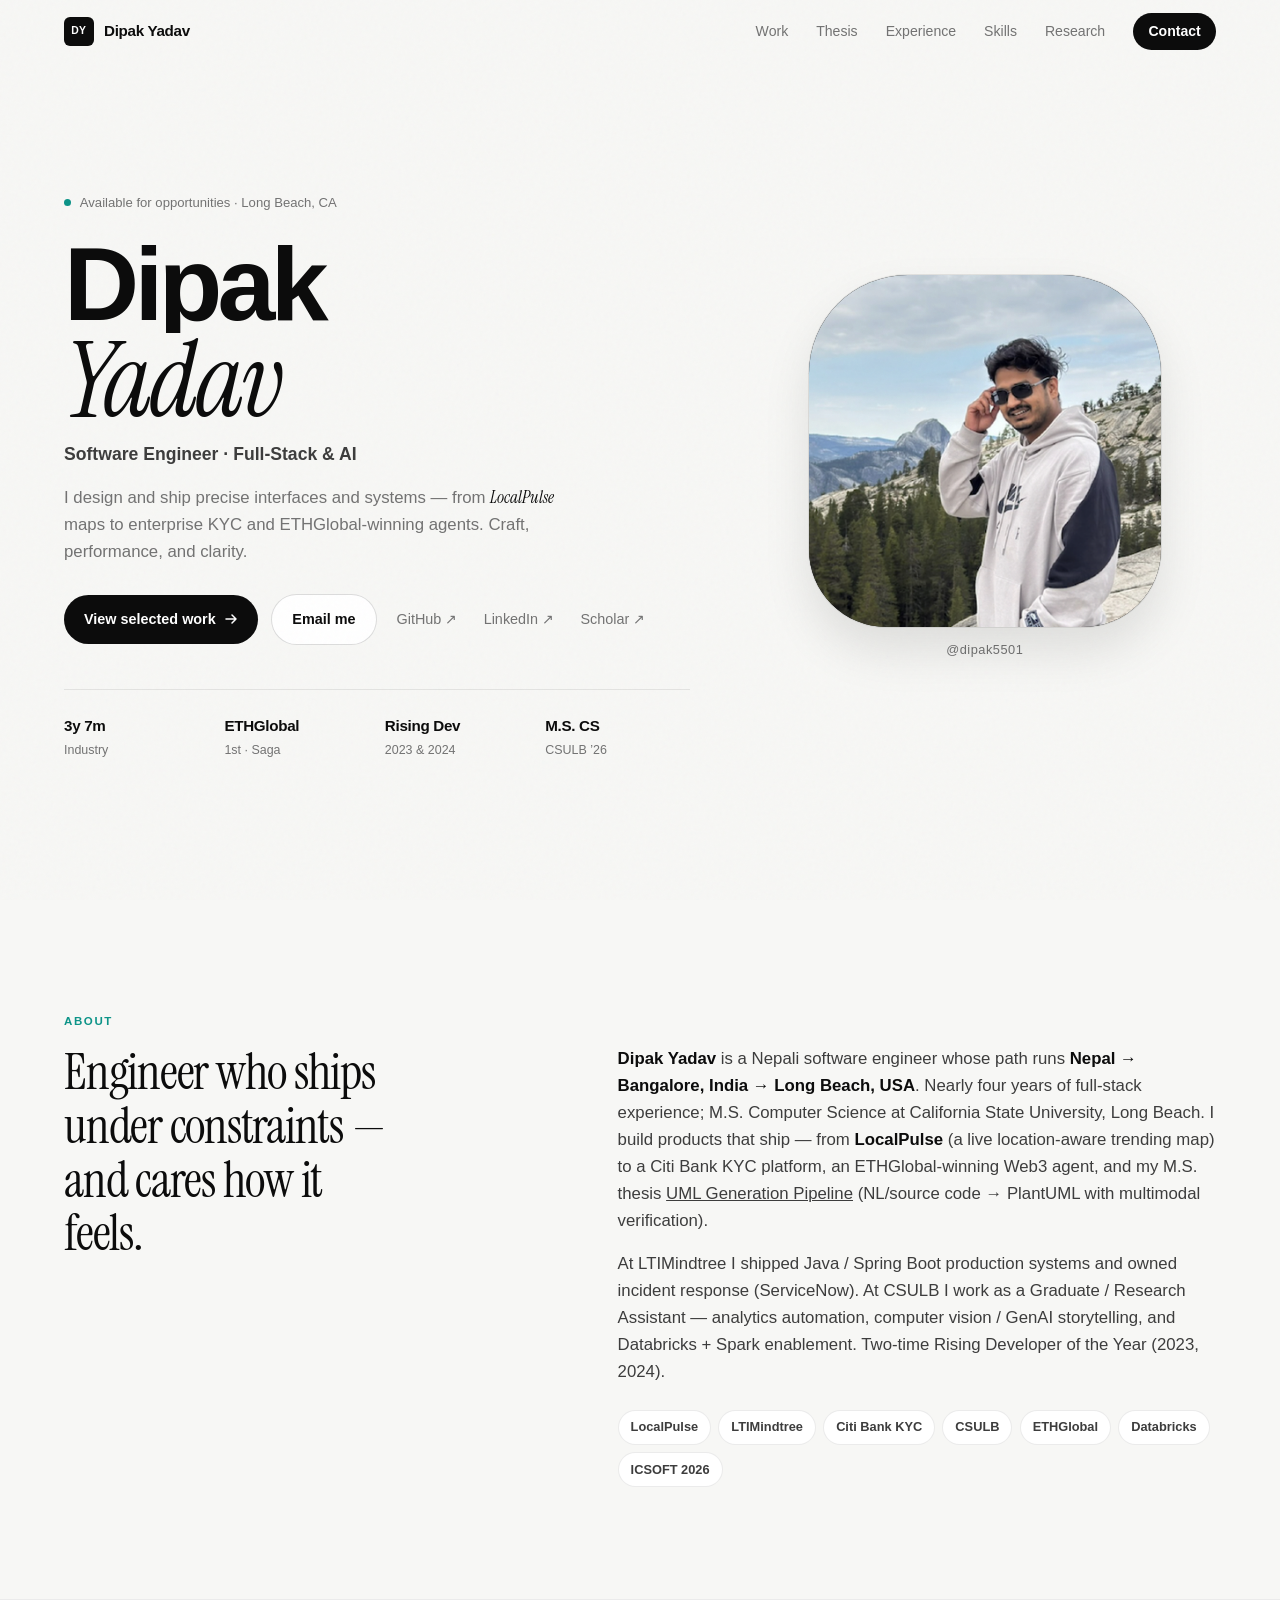
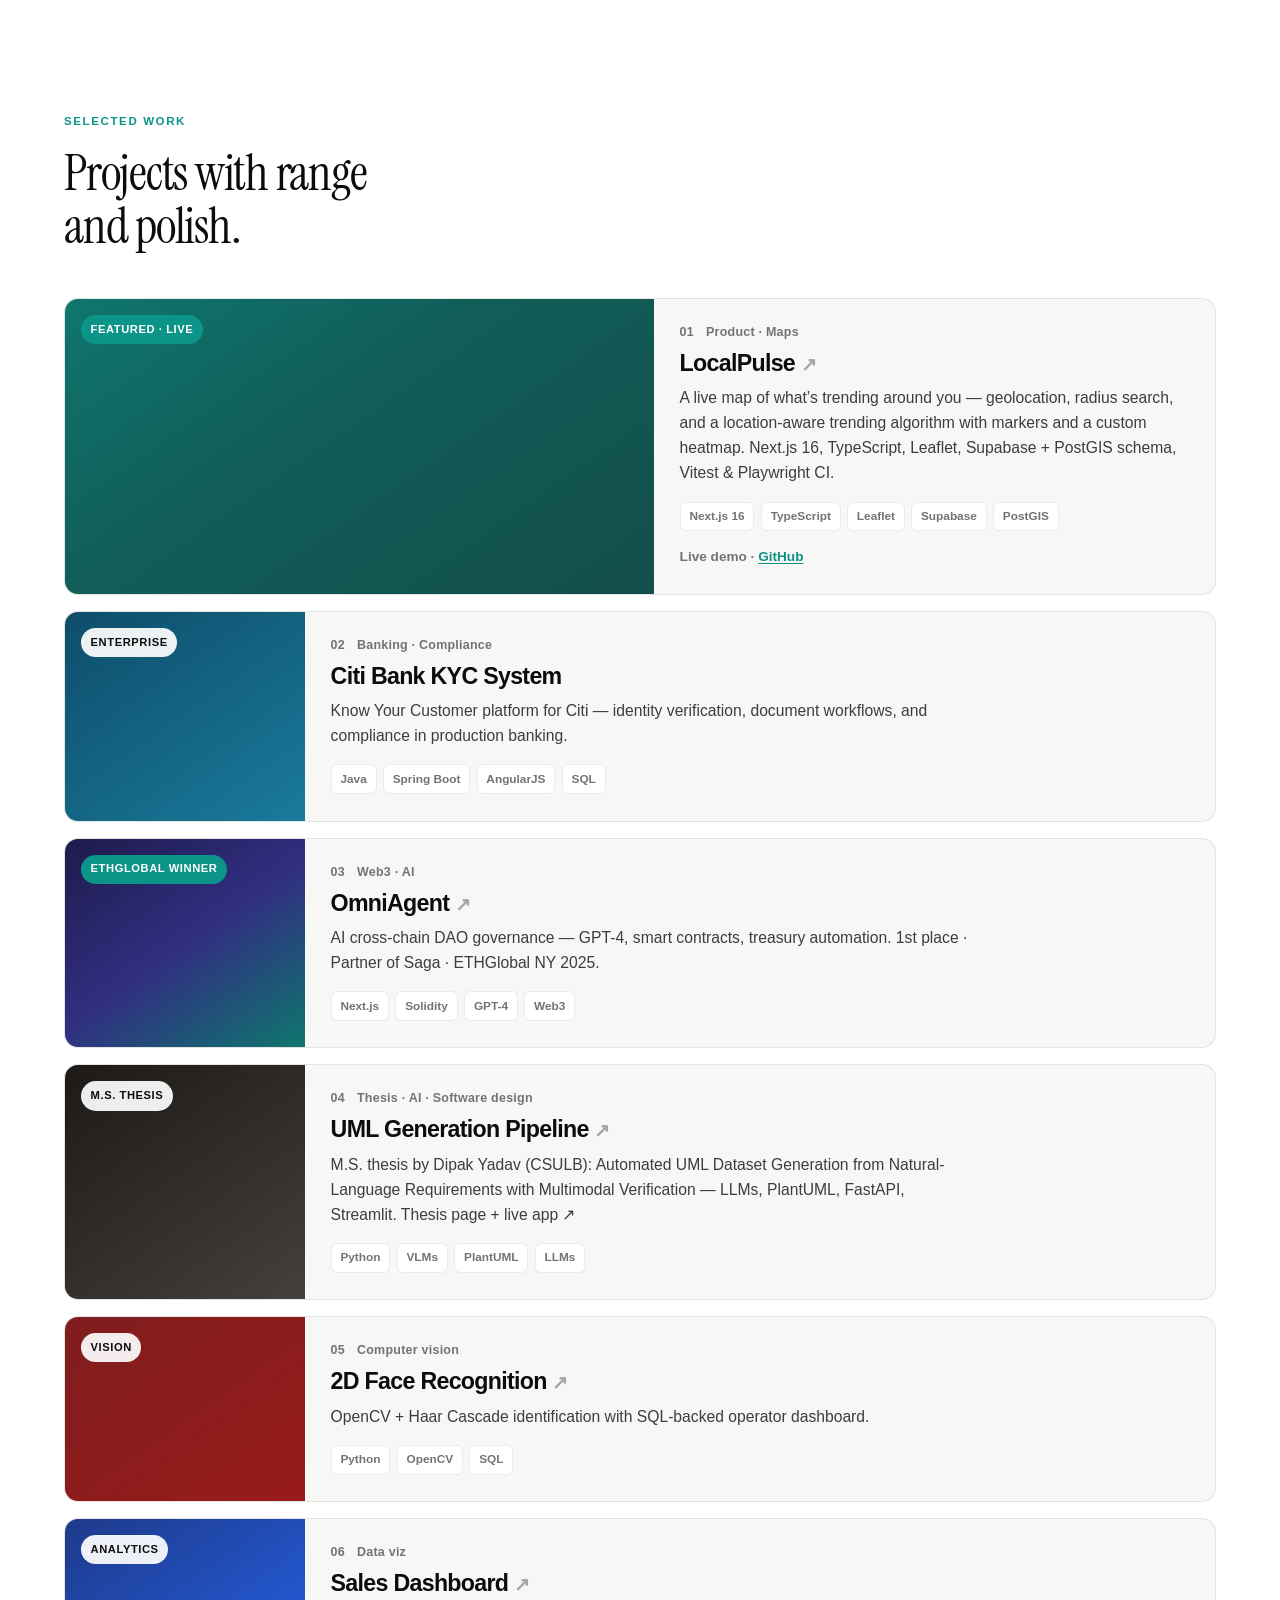
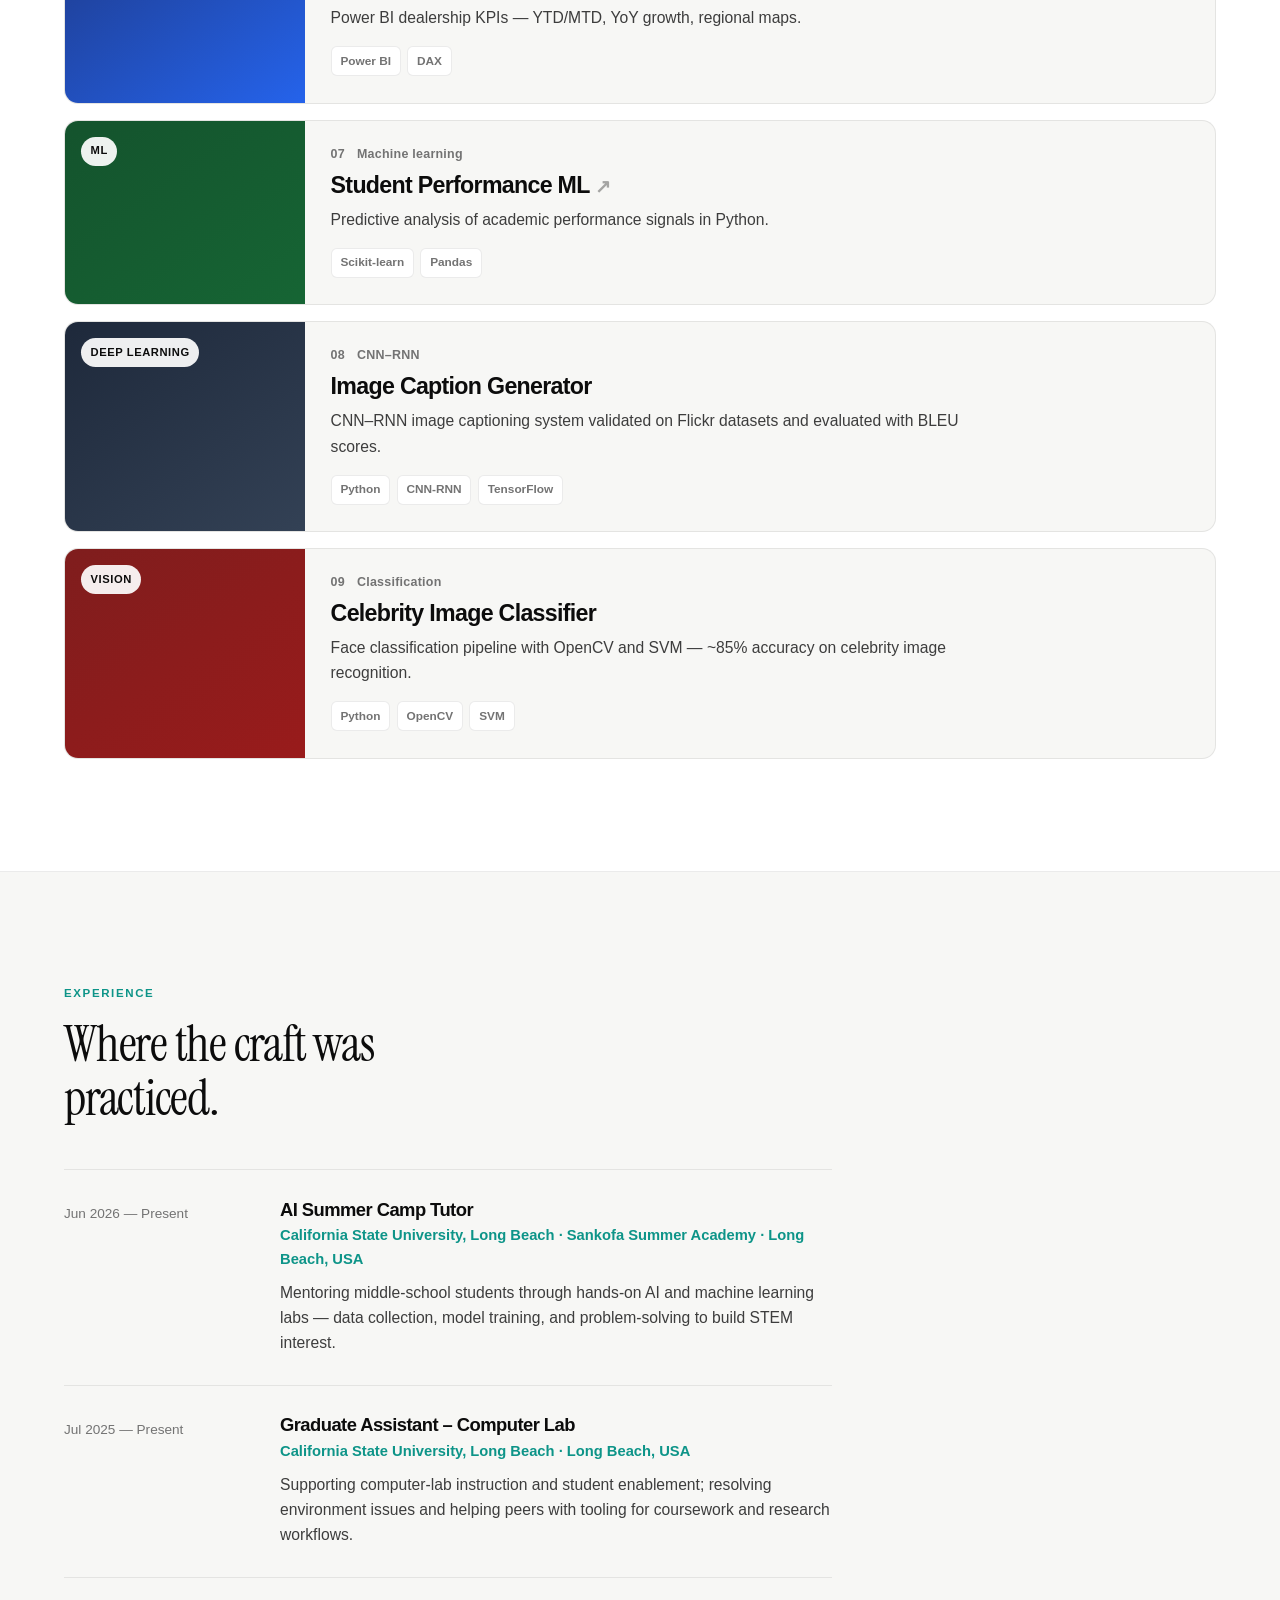
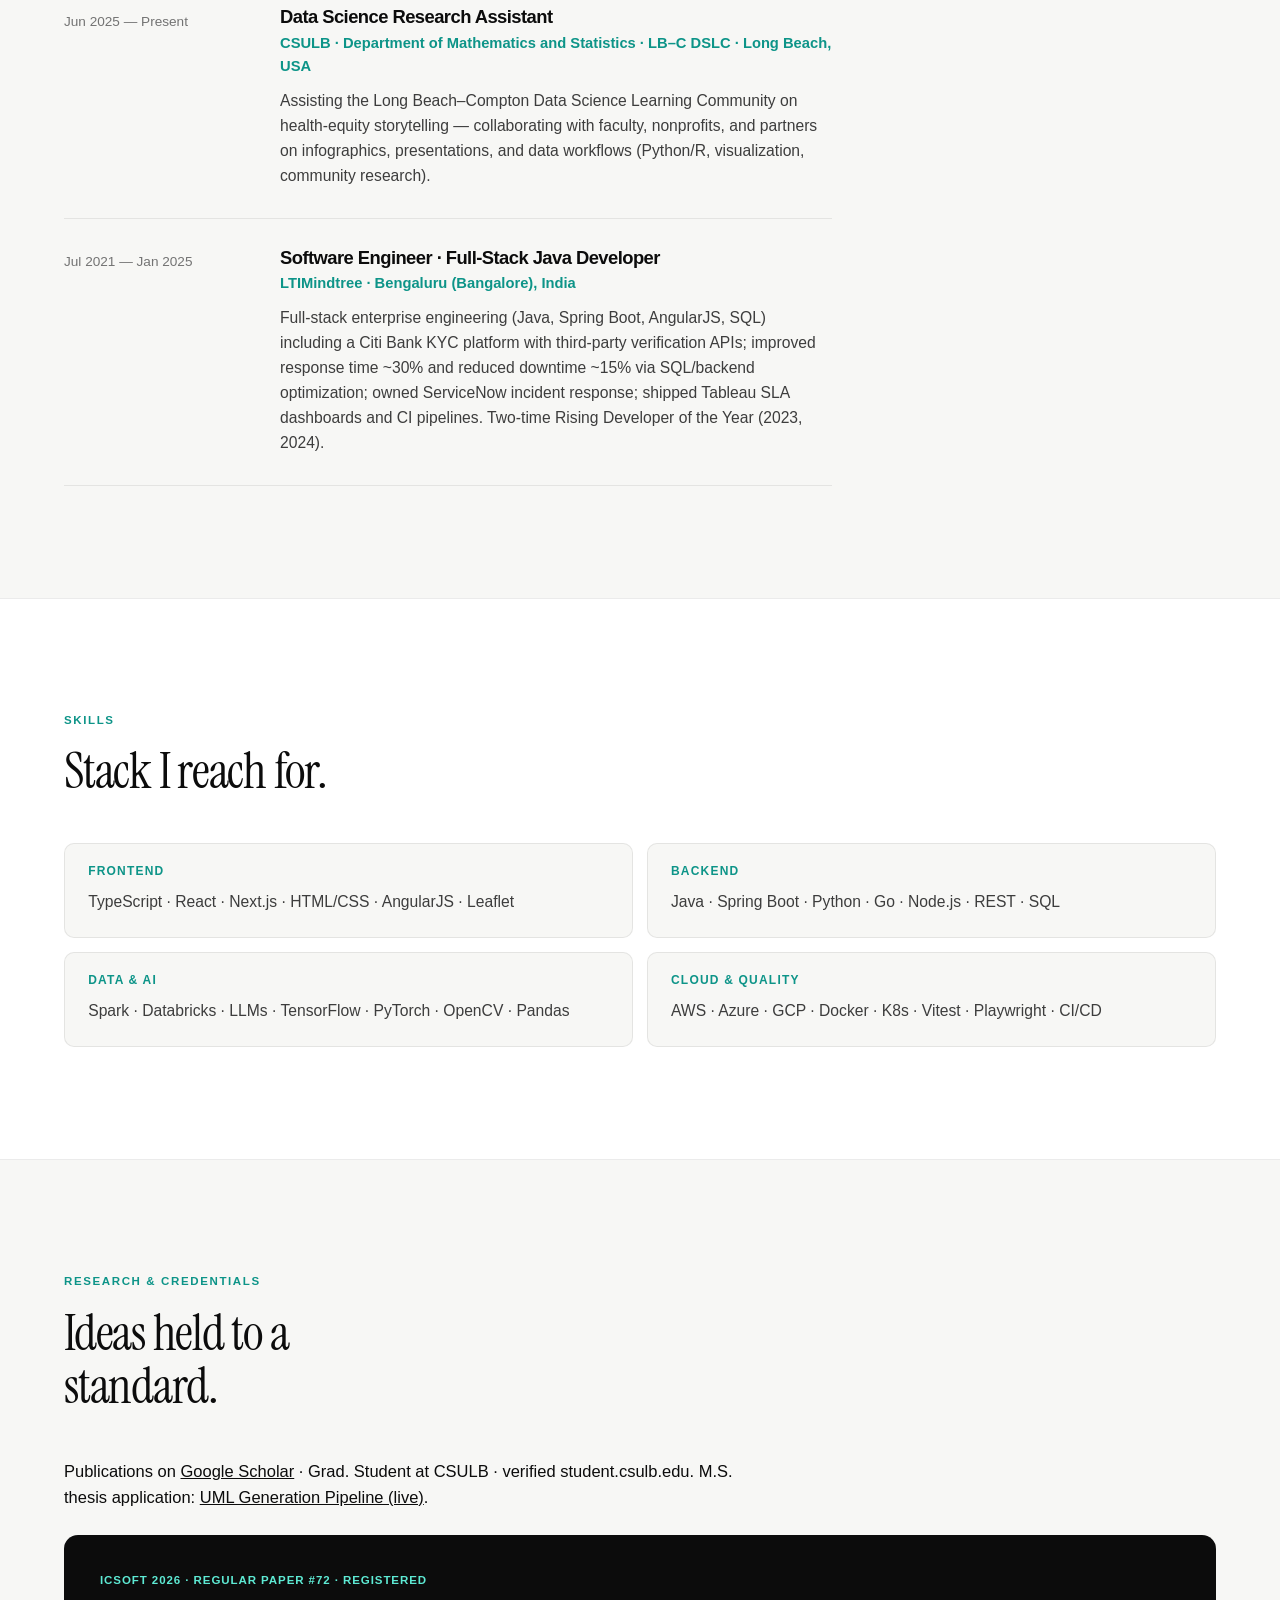
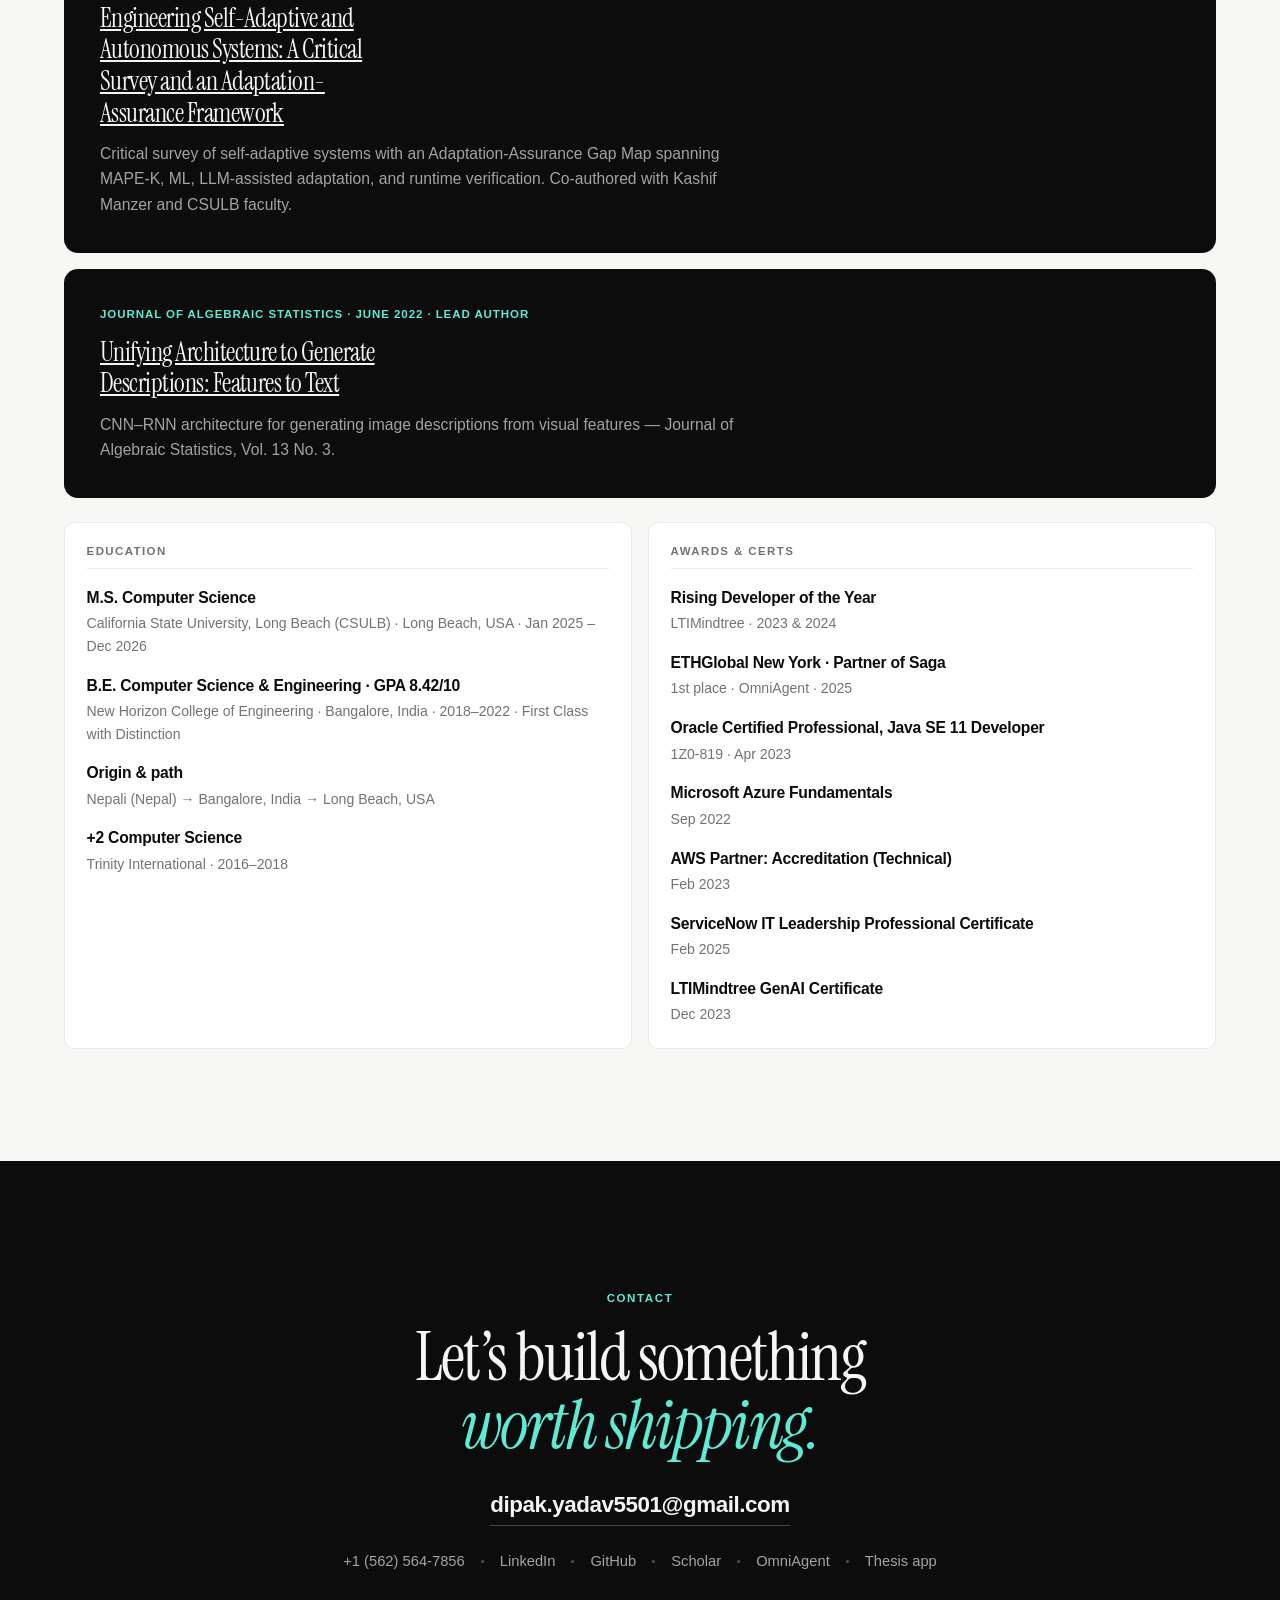
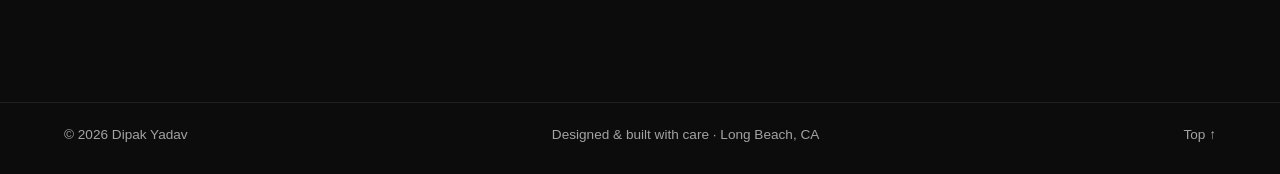
==== index.html @ 92425aa6 "Sync Experience and certifications with LinkedIn for name association Align CSULB and LTIMindtree ro" ====
<!DOCTYPE html>
<html lang="en">
  <head>
    <meta charset="UTF-8" />
    <meta name="viewport" content="width=device-width, initial-scale=1.0" />
    <title>Dipak Yadav | Software Engineer · CSULB Thesis · ETHGlobal OmniAgent</title>
    <meta
      name="description"
      content="Dipak Yadav — Nepali software engineer in Long Beach, USA. Path: Nepal → Bangalore, India (B.E. CSE, New Horizon / LTIMindtree) → Long Beach, CA (M.S. CS, CSULB). Thesis: Automated UML Dataset Generation. ETHGlobal OmniAgent winner."
    />
    <meta name="author" content="Dipak Yadav" />
    <meta
      name="keywords"
      content="Dipak Yadav, Dipak Yadav Nepal, Dipak Yadav Nepali, Dipak Yadav Bangalore, Dipak Yadav Long Beach, Dipak Yadav USA, Dipak Yadav CSULB, Dipak Yadav New Horizon, Dipak Yadav thesis, Dipak Yadav UML, Software Engineer Long Beach, Bangalore India, LTIMindtree, OmniAgent, ETHGlobal"
    />
    <link rel="canonical" href="https://dipak5501.github.io/" />
    <meta property="og:type" content="website" />
    <meta property="og:url" content="https://dipak5501.github.io/" />
    <meta property="og:title" content="Dipak Yadav | Software Engineer · CSULB · ETHGlobal OmniAgent" />
    <meta
      property="og:description"
      content="Nepali software engineer: Nepal → Bangalore → Long Beach. M.S. CS at CSULB. Thesis + ETHGlobal OmniAgent. Former LTIMindtree."
    />
    <meta property="og:image" content="https://dipak5501.github.io/avatar.png" />
    <meta name="twitter:card" content="summary" />
    <meta name="twitter:title" content="Dipak Yadav | Software Engineer" />
    <meta
      name="twitter:description"
      content="Nepal → Bangalore → Long Beach · CSULB · ETHGlobal OmniAgent · ex-LTIMindtree"
    />
    <meta name="twitter:image" content="https://dipak5501.github.io/avatar.png" />
    <meta name="theme-color" content="#fafafa" />
    <script type="application/ld+json">
      {
        "@context": "https://schema.org",
        "@type": "Person",
        "name": "Dipak Yadav",
        "url": "https://dipak5501.github.io/",
        "image": "https://dipak5501.github.io/avatar.png",
        "email": "mailto:dipak.yadav5501@gmail.com",
        "telephone": "+1-562-564-7856",
        "jobTitle": "Software Engineer",
        "nationality": {
          "@type": "Country",
          "name": "Nepal"
        },
        "affiliation": {
          "@type": "CollegeOrUniversity",
          "name": "California State University, Long Beach",
          "address": {
            "@type": "PostalAddress",
            "addressLocality": "Long Beach",
            "addressRegion": "CA",
            "addressCountry": "US"
          }
        },
        "alumniOf": [
          {
            "@type": "CollegeOrUniversity",
            "name": "California State University, Long Beach",
            "address": {
              "@type": "PostalAddress",
              "addressLocality": "Long Beach",
              "addressRegion": "CA",
              "addressCountry": "US"
            }
          },
          {
            "@type": "CollegeOrUniversity",
            "name": "New Horizon College of Engineering",
            "address": {
              "@type": "PostalAddress",
              "addressLocality": "Bangalore",
              "addressRegion": "Karnataka",
              "addressCountry": "IN"
            }
          }
        ],
        "address": {
          "@type": "PostalAddress",
          "addressLocality": "Long Beach",
          "addressRegion": "CA",
          "addressCountry": "US"
        },
        "homeLocation": {
          "@type": "Place",
          "name": "Long Beach, California, USA",
          "address": {
            "@type": "PostalAddress",
            "addressLocality": "Long Beach",
            "addressRegion": "CA",
            "addressCountry": "US"
          }
        },
        "sameAs": [
          "https://github.com/dipak5501",
          "https://www.linkedin.com/in/dipak-yadav01/",
          "https://scholar.google.com/citations?user=p94PqbsAAAAJ&hl=en",
          "https://ethglobal.com/showcase/omniagent-mxsn4",
          "https://www.csulb.edu/college-of-engineering/computer-engineering-computer-science/article/csulb-cecs-students-win-1st",
          "https://dipak5501.github.io/thesis.html",
          "https://superior-fighters-sarah-say.trycloudflare.com"
        ],
        "knowsAbout": [
          "Software Engineering",
          "Full-Stack Development",
          "Artificial Intelligence",
          "UML generation",
          "Web3",
          "Data Science"
        ],
        "hasCredential": [
          "M.S. Computer Science, California State University, Long Beach",
          "B.E. Computer Science & Engineering, New Horizon College of Engineering, Bangalore"
        ],
        "mainEntityOfPage": "https://dipak5501.github.io/",
        "subjectOf": {
          "@type": "Thesis",
          "name": "Automated UML Dataset Generation from Natural-Language Requirements with Multimodal Verification",
          "url": "https://dipak5501.github.io/thesis.html",
          "author": "Dipak Yadav"
        }
      }
    </script>
    <link rel="preconnect" href="https://api.fontshare.com" />
    <link rel="preconnect" href="https://fonts.googleapis.com" />
    <link rel="preconnect" href="https://fonts.gstatic.com" crossorigin />
    <link
      href="https://api.fontshare.com/v2/css?f[]=satoshi@400,500,600,700&display=swap"
      rel="stylesheet"
    />
    <link
      href="https://fonts.googleapis.com/css2?family=Instrument+Serif:ital@0;1&display=swap"
      rel="stylesheet"
    />
    <link rel="stylesheet" href="styles.css" />
  </head>
  <body>
    <div class="noise" aria-hidden="true"></div>
    <a class="skip" href="#main">Skip to content</a>

    <header class="nav" id="site-nav">
      <div class="nav-inner">
        <a class="logo" href="#top">
          <span class="logo-mark">DY</span>
          <span class="logo-text">Dipak Yadav</span>
        </a>
        <nav class="nav-links" id="nav-links" aria-label="Primary">
          <a href="#work">Work</a>
          <a href="thesis.html">Thesis</a>
          <a href="#experience">Experience</a>
          <a href="#skills">Skills</a>
          <a href="#research">Research</a>
          <a class="nav-cta" href="#contact">Contact</a>
        </nav>
        <button
          class="nav-toggle"
          type="button"
          aria-expanded="false"
          aria-controls="nav-links"
          aria-label="Open menu"
        >
          <span></span><span></span>
        </button>
      </div>
    </header>

    <main id="main">
      <section class="hero" id="top">
        <div class="hero-grid">
          <div class="hero-copy">
            <p class="hero-status">
              <span class="dot" aria-hidden="true"></span>
              Available for opportunities · Long Beach, CA
            </p>
            <h1 class="hero-name">
              <span class="name-line">Dipak</span>
              <span class="name-line serif">Yadav</span>
            </h1>
            <p class="hero-role">Software Engineer · Full-Stack &amp; AI</p>
            <p class="hero-lede">
              I design and ship precise interfaces and systems — from
              <em>LocalPulse</em> maps to enterprise KYC and ETHGlobal-winning
              agents. Craft, performance, and clarity.
            </p>
            <div class="hero-actions">
              <a class="btn btn-primary" href="#work">
                View selected work
                <svg width="14" height="14" viewBox="0 0 14 14" fill="none" aria-hidden="true">
                  <path d="M2 7h10M8 3l4 4-4 4" stroke="currentColor" stroke-width="1.5" stroke-linecap="round" stroke-linejoin="round"/>
                </svg>
              </a>
              <a class="btn btn-ghost" href="mailto:dipak.yadav5501@gmail.com">Email me</a>
              <a
                class="btn btn-text"
                href="https://github.com/dipak5501"
                target="_blank"
                rel="noopener noreferrer"
                >GitHub ↗</a
              >
              <a
                class="btn btn-text"
                href="https://www.linkedin.com/in/dipak-yadav01/"
                target="_blank"
                rel="noopener noreferrer"
                >LinkedIn ↗</a
              >
              <a
                class="btn btn-text"
                href="https://scholar.google.com/citations?user=p94PqbsAAAAJ&hl=en"
                target="_blank"
                rel="noopener noreferrer"
                >Scholar ↗</a
              >
            </div>
            <ul class="hero-proof" aria-label="Highlights">
              <li><strong>3y 7m</strong><span>Industry</span></li>
              <li><strong>ETHGlobal</strong><span>1st · Saga</span></li>
              <li><strong>Rising Dev</strong><span>2023 &amp; 2024</span></li>
              <li><strong>M.S. CS</strong><span>CSULB ’26</span></li>
            </ul>
          </div>
          <div class="hero-photo reveal">
            <div class="photo-frame">
              <img src="avatar.png" alt="Dipak Yadav" width="800" height="800" fetchpriority="high" />
            </div>
            <p class="photo-caption">@dipak5501</p>
          </div>
        </div>
      </section>

      <section class="section about" id="about">
        <div class="wrap">
          <div class="section-label reveal">About</div>
          <div class="about-layout">
            <h2 class="display reveal">
              Engineer who ships under constraints — and cares how it feels.
            </h2>
            <div class="about-body reveal">
              <p>
                <strong>Dipak Yadav</strong> is a Nepali software engineer whose
                path runs
                <strong>Nepal → Bangalore, India → Long Beach, USA</strong>.
                Nearly four years of full-stack experience; M.S. Computer Science
                at California State University, Long Beach. I build products that
                ship — from <strong>LocalPulse</strong> (a live location-aware
                trending map) to a Citi Bank KYC platform, an ETHGlobal-winning
                Web3 agent, and my M.S. thesis
                <a href="thesis.html">UML Generation Pipeline</a>
                (NL/source code → PlantUML with multimodal verification).
              </p>
              <p>
                At LTIMindtree I shipped Java / Spring Boot production systems and
                owned incident response (ServiceNow). At CSULB I work as a Graduate
                / Research Assistant — analytics automation, computer vision /
                GenAI storytelling, and Databricks + Spark enablement. Two-time
                Rising Developer of the Year (2023, 2024).
              </p>
              <div class="pill-row">
                <span>LocalPulse</span>
                <span>LTIMindtree</span>
                <span>Citi Bank KYC</span>
                <span>CSULB</span>
                <span>ETHGlobal</span>
                <span>Databricks</span>
                <span>ICSOFT 2026</span>
              </div>
            </div>
          </div>
        </div>
      </section>

      <section class="section work" id="work">
        <div class="wrap">
          <div class="section-head">
            <div class="section-label reveal">Selected work</div>
            <h2 class="display reveal">Projects with range and polish.</h2>
          </div>

          <div class="projects">
            <a
              class="project featured reveal"
              href="https://dipak5501.github.io/localpulse/"
              target="_blank"
              rel="noopener noreferrer"
            >
              <div class="project-visual v-pulse">
                <span class="badge live">Featured · Live</span>
              </div>
              <div class="project-content">
                <div class="project-meta">
                  <span>01</span>
                  <span>Product · Maps</span>
                </div>
                <h3>LocalPulse <span class="arrow">↗</span></h3>
                <p>
                  A live map of what’s trending around you — geolocation, radius
                  search, and a location-aware trending algorithm with markers and
                  a custom heatmap. Next.js 16, TypeScript, Leaflet, Supabase +
                  PostGIS schema, Vitest &amp; Playwright CI.
                </p>
                <ul class="tech">
                  <li>Next.js 16</li>
                  <li>TypeScript</li>
                  <li>Leaflet</li>
                  <li>Supabase</li>
                  <li>PostGIS</li>
                </ul>
                <span class="project-links"
                  >Live demo ·
                  <span
                    class="link-inline"
                    data-href="https://github.com/dipak5501/localpulse"
                    >GitHub</span
                  ></span
                >
              </div>
            </a>

            <article class="project reveal">
              <div class="project-visual v-citi">
                <span class="badge">Enterprise</span>
              </div>
              <div class="project-content">
                <div class="project-meta"><span>02</span><span>Banking · Compliance</span></div>
                <h3>Citi Bank KYC System</h3>
                <p>
                  Know Your Customer platform for Citi — identity verification,
                  document workflows, and compliance in production banking.
                </p>
                <ul class="tech">
                  <li>Java</li>
                  <li>Spring Boot</li>
                  <li>AngularJS</li>
                  <li>SQL</li>
                </ul>
              </div>
            </article>

            <a
              class="project reveal"
              href="https://github.com/dipak5501/omniagent-app"
              target="_blank"
              rel="noopener noreferrer"
            >
              <div class="project-visual v-omni">
                <span class="badge live">ETHGlobal Winner</span>
              </div>
              <div class="project-content">
                <div class="project-meta"><span>03</span><span>Web3 · AI</span></div>
                <h3>OmniAgent <span class="arrow">↗</span></h3>
                <p>
                  AI cross-chain DAO governance — GPT-4, smart contracts, treasury
                  automation. 1st place · Partner of Saga · ETHGlobal NY 2025.
                </p>
                <ul class="tech">
                  <li>Next.js</li>
                  <li>Solidity</li>
                  <li>GPT-4</li>
                  <li>Web3</li>
                </ul>
              </div>
            </a>

            <a class="project reveal" href="thesis.html">
              <div class="project-visual v-uml">
                <span class="badge">M.S. Thesis</span>
              </div>
              <div class="project-content">
                <div class="project-meta"><span>04</span><span>Thesis · AI · Software design</span></div>
                <h3>UML Generation Pipeline <span class="arrow">↗</span></h3>
                <p>
                  M.S. thesis by Dipak Yadav (CSULB): Automated UML Dataset
                  Generation from Natural-Language Requirements with Multimodal
                  Verification — LLMs, PlantUML, FastAPI, Streamlit. Thesis page
                  + live app ↗
                </p>
                <ul class="tech">
                  <li>Python</li>
                  <li>VLMs</li>
                  <li>PlantUML</li>
                  <li>LLMs</li>
                </ul>
              </div>
            </a>

            <a
              class="project reveal"
              href="https://github.com/dipak5501/-Criminal-identification-using-2D-face-recognition-system"
              target="_blank"
              rel="noopener noreferrer"
            >
              <div class="project-visual v-cv">
                <span class="badge">Vision</span>
              </div>
              <div class="project-content">
                <div class="project-meta"><span>05</span><span>Computer vision</span></div>
                <h3>2D Face Recognition <span class="arrow">↗</span></h3>
                <p>
                  OpenCV + Haar Cascade identification with SQL-backed operator
                  dashboard.
                </p>
                <ul class="tech">
                  <li>Python</li>
                  <li>OpenCV</li>
                  <li>SQL</li>
                </ul>
              </div>
            </a>

            <a
              class="project reveal"
              href="https://github.com/dipak5501/Sales-Performance-Dashboard"
              target="_blank"
              rel="noopener noreferrer"
            >
              <div class="project-visual v-bi">
                <span class="badge">Analytics</span>
              </div>
              <div class="project-content">
                <div class="project-meta"><span>06</span><span>Data viz</span></div>
                <h3>Sales Dashboard <span class="arrow">↗</span></h3>
                <p>
                  Power BI dealership KPIs — YTD/MTD, YoY growth, regional maps.
                </p>
                <ul class="tech">
                  <li>Power BI</li>
                  <li>DAX</li>
                </ul>
              </div>
            </a>

            <a
              class="project reveal"
              href="https://github.com/dipak5501/ML_Student_Performance_Analysis"
              target="_blank"
              rel="noopener noreferrer"
            >
              <div class="project-visual v-ml">
                <span class="badge">ML</span>
              </div>
              <div class="project-content">
                <div class="project-meta"><span>07</span><span>Machine learning</span></div>
                <h3>Student Performance ML <span class="arrow">↗</span></h3>
                <p>
                  Predictive analysis of academic performance signals in Python.
                </p>
                <ul class="tech">
                  <li>Scikit-learn</li>
                  <li>Pandas</li>
                </ul>
              </div>
            </a>

            <article class="project reveal">
              <div class="project-visual v-caption">
                <span class="badge">Deep learning</span>
              </div>
              <div class="project-content">
                <div class="project-meta"><span>08</span><span>CNN–RNN</span></div>
                <h3>Image Caption Generator</h3>
                <p>
                  CNN–RNN image captioning system validated on Flickr datasets and
                  evaluated with BLEU scores.
                </p>
                <ul class="tech">
                  <li>Python</li>
                  <li>CNN-RNN</li>
                  <li>TensorFlow</li>
                </ul>
              </div>
            </article>

            <article class="project reveal">
              <div class="project-visual v-cv2">
                <span class="badge">Vision</span>
              </div>
              <div class="project-content">
                <div class="project-meta"><span>09</span><span>Classification</span></div>
                <h3>Celebrity Image Classifier</h3>
                <p>
                  Face classification pipeline with OpenCV and SVM — ~85% accuracy
                  on celebrity image recognition.
                </p>
                <ul class="tech">
                  <li>Python</li>
                  <li>OpenCV</li>
                  <li>SVM</li>
                </ul>
              </div>
            </article>
          </div>
        </div>
      </section>

      <section class="section experience" id="experience">
        <div class="wrap">
          <div class="section-head">
            <div class="section-label reveal">Experience</div>
            <h2 class="display reveal">Where the craft was practiced.</h2>
          </div>
          <div class="timeline">
            <article class="exp reveal">
              <time datetime="2026-06">Jun 2026 — Present</time>
              <div>
                <h3>AI Summer Camp Tutor</h3>
                <p class="org">
                  California State University, Long Beach · Sankofa Summer Academy ·
                  Long Beach, USA
                </p>
                <p>
                  Mentoring middle-school students through hands-on AI and machine
                  learning labs — data collection, model training, and
                  problem-solving to build STEM interest.
                </p>
              </div>
            </article>
            <article class="exp reveal">
              <time datetime="2025-07">Jul 2025 — Present</time>
              <div>
                <h3>Graduate Assistant – Computer Lab</h3>
                <p class="org">
                  California State University, Long Beach · Long Beach, USA
                </p>
                <p>
                  Supporting computer-lab instruction and student enablement;
                  resolving environment issues and helping peers with tooling for
                  coursework and research workflows.
                </p>
              </div>
            </article>
            <article class="exp reveal">
              <time datetime="2025-06">Jun 2025 — Present</time>
              <div>
                <h3>Data Science Research Assistant</h3>
                <p class="org">
                  CSULB · Department of Mathematics and Statistics · LB–C DSLC ·
                  Long Beach, USA
                </p>
                <p>
                  Assisting the Long Beach–Compton Data Science Learning Community
                  on health-equity storytelling — collaborating with faculty,
                  nonprofits, and partners on infographics, presentations, and
                  data workflows (Python/R, visualization, community research).
                </p>
              </div>
            </article>
            <article class="exp reveal">
              <time datetime="2021-07">Jul 2021 — Jan 2025</time>
              <div>
                <h3>Software Engineer · Full-Stack Java Developer</h3>
                <p class="org">LTIMindtree · Bengaluru (Bangalore), India</p>
                <p>
                  Full-stack enterprise engineering (Java, Spring Boot, AngularJS,
                  SQL) including a Citi Bank KYC platform with third-party
                  verification APIs; improved response time ~30% and reduced
                  downtime ~15% via SQL/backend optimization; owned ServiceNow
                  incident response; shipped Tableau SLA dashboards and CI
                  pipelines. Two-time Rising Developer of the Year (2023, 2024).
                </p>
              </div>
            </article>
          </div>
        </div>
      </section>

      <section class="section skills" id="skills">
        <div class="wrap">
          <div class="section-head">
            <div class="section-label reveal">Skills</div>
            <h2 class="display reveal">Stack I reach for.</h2>
          </div>
          <div class="skill-grid">
            <div class="skill-card reveal">
              <h3>Frontend</h3>
              <p>TypeScript · React · Next.js · HTML/CSS · AngularJS · Leaflet</p>
            </div>
            <div class="skill-card reveal">
              <h3>Backend</h3>
              <p>Java · Spring Boot · Python · Go · Node.js · REST · SQL</p>
            </div>
            <div class="skill-card reveal">
              <h3>Data &amp; AI</h3>
              <p>Spark · Databricks · LLMs · TensorFlow · PyTorch · OpenCV · Pandas</p>
            </div>
            <div class="skill-card reveal">
              <h3>Cloud &amp; quality</h3>
              <p>AWS · Azure · GCP · Docker · K8s · Vitest · Playwright · CI/CD</p>
            </div>
          </div>
        </div>
      </section>

      <section class="section research" id="research">
        <div class="wrap">
          <div class="section-head">
            <div class="section-label reveal">Research &amp; credentials</div>
            <h2 class="display reveal">Ideas held to a standard.</h2>
          </div>

          <p class="reveal" style="margin: 0 0 1.5rem; max-width: 42rem">
            Publications on
            <a
              href="https://scholar.google.com/citations?user=p94PqbsAAAAJ&hl=en"
              target="_blank"
              rel="noopener noreferrer"
              >Google Scholar</a
            >
            · Grad. Student at CSULB · verified student.csulb.edu.
            M.S. thesis application:
            <a
              href="https://superior-fighters-sarah-say.trycloudflare.com"
              target="_blank"
              rel="noopener noreferrer"
              >UML Generation Pipeline (live)</a
            >.
          </p>

          <article class="paper reveal">
            <p class="paper-tag">ICSOFT 2026 · Regular Paper #72 · Registered</p>
            <h3>
              <a
                href="https://doi.org/10.5220/0015113000004088"
                target="_blank"
                rel="noopener noreferrer"
              >
                Engineering Self-Adaptive and Autonomous Systems: A Critical Survey
                and an Adaptation-Assurance Framework
              </a>
            </h3>
            <p>
              Critical survey of self-adaptive systems with an Adaptation-Assurance
              Gap Map spanning MAPE-K, ML, LLM-assisted adaptation, and runtime
              verification. Co-authored with Kashif Manzer and CSULB faculty.
            </p>
          </article>

          <article class="paper reveal">
            <p class="paper-tag">Journal of Algebraic Statistics · June 2022 · Lead Author</p>
            <h3>
              <a
                href="https://scholar.google.com/citations?view_op=view_citation&amp;hl=en&amp;user=p94PqbsAAAAJ&amp;citation_for_view=p94PqbsAAAAJ:u5HHmVD_uO8C"
                target="_blank"
                rel="noopener noreferrer"
              >
                Unifying Architecture to Generate Descriptions: Features to Text
              </a>
            </h3>
            <p>
              CNN–RNN architecture for generating image descriptions from visual
              features — Journal of Algebraic Statistics, Vol. 13 No. 3.
            </p>
          </article>

          <div class="cred-grid">
            <div class="cred reveal">
              <h4>Education</h4>
              <ul>
                <li>
                  <strong>M.S. Computer Science</strong>
                  <span
                    >California State University, Long Beach (CSULB) · Long Beach,
                    USA · Jan 2025 – Dec 2026</span
                  >
                </li>
                <li>
                  <strong>B.E. Computer Science &amp; Engineering · GPA 8.42/10</strong>
                  <span
                    >New Horizon College of Engineering · Bangalore, India ·
                    2018–2022 · First Class with Distinction</span
                  >
                </li>
                <li>
                  <strong>Origin &amp; path</strong>
                  <span>Nepali (Nepal) → Bangalore, India → Long Beach, USA</span>
                </li>
                <li>
                  <strong>+2 Computer Science</strong>
                  <span>Trinity International · 2016–2018</span>
                </li>
              </ul>
            </div>
            <div class="cred reveal">
              <h4>Awards &amp; certs</h4>
              <ul>
                <li>
                  <strong>Rising Developer of the Year</strong>
                  <span>LTIMindtree · 2023 &amp; 2024</span>
                </li>
                <li>
                  <strong>ETHGlobal New York · Partner of Saga</strong>
                  <span>1st place · OmniAgent · 2025</span>
                </li>
                <li>
                  <strong>Oracle Certified Professional, Java SE 11 Developer</strong>
                  <span>1Z0-819 · Apr 2023</span>
                </li>
                <li>
                  <strong>Microsoft Azure Fundamentals</strong>
                  <span>Sep 2022</span>
                </li>
                <li>
                  <strong>AWS Partner: Accreditation (Technical)</strong>
                  <span>Feb 2023</span>
                </li>
                <li>
                  <strong>ServiceNow IT Leadership Professional Certificate</strong>
                  <span>Feb 2025</span>
                </li>
                <li>
                  <strong>LTIMindtree GenAI Certificate</strong>
                  <span>Dec 2023</span>
                </li>
              </ul>
            </div>
          </div>
        </div>
      </section>

      <section class="section contact" id="contact">
        <div class="wrap contact-wrap">
          <div class="section-label reveal">Contact</div>
          <h2 class="contact-title reveal">
            Let’s build something<br /><em>worth shipping.</em>
          </h2>
          <a class="contact-mail reveal" href="mailto:dipak.yadav5501@gmail.com"
            >dipak.yadav5501@gmail.com</a
          >
          <div class="contact-meta reveal">
            <a href="tel:+15625647856">+1 (562) 564-7856</a>
            <span class="sep" aria-hidden="true"></span>
            <a href="https://www.linkedin.com/in/dipak-yadav01/" target="_blank" rel="noopener noreferrer"
              >LinkedIn</a
            >
            <span class="sep" aria-hidden="true"></span>
            <a href="https://github.com/dipak5501" target="_blank" rel="noopener noreferrer">GitHub</a>
            <span class="sep" aria-hidden="true"></span>
            <a
              href="https://scholar.google.com/citations?user=p94PqbsAAAAJ&hl=en"
              target="_blank"
              rel="noopener noreferrer"
              >Scholar</a
            >
            <span class="sep" aria-hidden="true"></span>
            <a
              href="https://ethglobal.com/showcase/omniagent-mxsn4"
              target="_blank"
              rel="noopener noreferrer"
              >OmniAgent</a
            >
            <span class="sep" aria-hidden="true"></span>
            <a
              href="https://superior-fighters-sarah-say.trycloudflare.com"
              target="_blank"
              rel="noopener noreferrer"
              >Thesis app</a
            >
          </div>
        </div>
      </section>
    </main>

    <footer class="footer">
      <div class="wrap footer-inner">
        <p>© <span id="year"></span> Dipak Yadav</p>
        <p>Designed &amp; built with care · Long Beach, CA</p>
        <a href="#top">Top ↑</a>
      </div>
    </footer>

    <script src="script.js"></script>
  </body>
</html>
---- styles.css ----
:root {
  --bg: #f7f7f5;
  --bg-elevated: #ffffff;
  --ink: #0c0c0c;
  --ink-2: #3d3d3d;
  --muted: #737373;
  --line: rgba(12, 12, 12, 0.08);
  --line-strong: rgba(12, 12, 12, 0.14);
  --accent: #0d9488;
  --accent-soft: #ccfbf1;
  --dark: #0c0c0c;
  --dark-text: #f5f5f4;
  --dark-muted: #a3a3a3;
  --radius: 14px;
  --radius-sm: 10px;
  --font: "Satoshi", "Helvetica Neue", Helvetica, Arial, sans-serif;
  --serif: "Instrument Serif", Georgia, serif;
  --max: 72rem;
  --gutter: clamp(1.25rem, 4vw, 2.5rem);
  --ease: cubic-bezier(0.16, 1, 0.3, 1);
  --nav-h: 4rem;
}

*,
*::before,
*::after {
  box-sizing: border-box;
}

html {
  scroll-behavior: smooth;
}

body {
  margin: 0;
  font-family: var(--font);
  font-size: 16.5px;
  line-height: 1.6;
  color: var(--ink);
  background: var(--bg);
  -webkit-font-smoothing: antialiased;
  text-rendering: optimizeLegibility;
  overflow-x: hidden;
}

::selection {
  background: rgba(13, 148, 136, 0.2);
  color: var(--ink);
}

img {
  max-width: 100%;
  display: block;
}

a {
  color: inherit;
}

h1,
h2,
h3,
h4 {
  margin: 0;
  font-weight: 600;
  letter-spacing: -0.03em;
  line-height: 1.1;
}

p {
  margin: 0 0 1em;
}

ul {
  margin: 0;
  padding: 0;
  list-style: none;
}

.noise {
  pointer-events: none;
  position: fixed;
  inset: 0;
  z-index: 200;
  opacity: 0.028;
  mix-blend-mode: multiply;
  background-image: url("data:image/svg+xml,%3Csvg viewBox='0 0 256 256' xmlns='http://www.w3.org/2000/svg'%3E%3Cfilter id='n'%3E%3CfeTurbulence type='fractalNoise' baseFrequency='0.9' numOctaves='4' stitchTiles='stitch'/%3E%3C/filter%3E%3Crect width='100%25' height='100%25' filter='url(%23n)'/%3E%3C/svg%3E");
}

.skip {
  position: absolute;
  left: -999px;
  top: 0;
  z-index: 300;
  background: var(--accent);
  color: #fff;
  padding: 0.6rem 1rem;
}

.skip:focus {
  left: 1rem;
  top: 1rem;
}

.wrap {
  width: min(100% - 2 * var(--gutter), var(--max));
  margin-inline: auto;
}

/* ——— Nav ——— */
.nav {
  position: fixed;
  inset: 0 0 auto;
  z-index: 50;
  height: var(--nav-h);
  transition: background 0.4s var(--ease), border-color 0.4s, backdrop-filter 0.4s;
  border-bottom: 1px solid transparent;
}

.nav.is-solid {
  background: rgba(247, 247, 245, 0.85);
  backdrop-filter: blur(16px) saturate(1.2);
  border-bottom-color: var(--line);
}

.nav-inner {
  width: min(100% - 2 * var(--gutter), var(--max));
  margin: 0 auto;
  height: 100%;
  display: flex;
  align-items: center;
  justify-content: space-between;
  gap: 1rem;
}

.logo {
  display: flex;
  align-items: center;
  gap: 0.65rem;
  text-decoration: none;
  z-index: 60;
}

.logo-mark {
  width: 1.85rem;
  height: 1.85rem;
  display: grid;
  place-items: center;
  font-size: 0.65rem;
  font-weight: 700;
  letter-spacing: 0.04em;
  background: var(--ink);
  color: #fff;
  border-radius: 6px;
}

.logo-text {
  font-weight: 650;
  font-size: 0.95rem;
  letter-spacing: -0.02em;
}

.nav-links {
  display: flex;
  align-items: center;
  gap: 1.75rem;
}

.nav-links a {
  text-decoration: none;
  font-size: 0.88rem;
  font-weight: 500;
  color: var(--muted);
  transition: color 0.2s;
  position: relative;
}

.nav-links a:hover,
.nav-links a.is-active {
  color: var(--ink);
}

.nav-links a:not(.nav-cta)::after {
  content: "";
  position: absolute;
  left: 0;
  bottom: -0.25rem;
  width: 100%;
  height: 1px;
  background: currentColor;
  transform: scaleX(0);
  transform-origin: right;
  transition: transform 0.35s var(--ease);
}

.nav-links a:not(.nav-cta):hover::after,
.nav-links a:not(.nav-cta).is-active::after {
  transform: scaleX(1);
  transform-origin: left;
}

.nav-cta {
  padding: 0.45rem 0.95rem !important;
  background: var(--ink);
  color: #fff !important;
  border-radius: 999px;
  font-weight: 600 !important;
}

.nav-cta:hover {
  background: #262626 !important;
}

.nav-toggle {
  display: none;
  width: 2.5rem;
  height: 2.5rem;
  border: 0;
  background: transparent;
  cursor: pointer;
  padding: 0.55rem;
  z-index: 60;
}

.nav-toggle span {
  display: block;
  height: 1.5px;
  background: var(--ink);
  margin: 6px 0;
  transition: transform 0.35s var(--ease);
}

/* ——— Hero ——— */
.hero {
  min-height: 100svh;
  padding: calc(var(--nav-h) + 3rem) var(--gutter) 4rem;
  display: flex;
  align-items: center;
}

.hero-grid {
  width: min(100%, var(--max));
  margin: 0 auto;
  display: grid;
  gap: 3rem;
  align-items: center;
}

@media (min-width: 900px) {
  .hero-grid {
    grid-template-columns: 1.15fr 0.85fr;
    gap: 4rem;
  }
}

.hero-status {
  display: inline-flex;
  align-items: center;
  gap: 0.55rem;
  font-size: 0.82rem;
  font-weight: 500;
  color: var(--muted);
  margin-bottom: 1.5rem;
  animation: fade-up 0.8s var(--ease) both;
}

.dot {
  width: 7px;
  height: 7px;
  border-radius: 50%;
  background: var(--accent);
  box-shadow: 0 0 0 0 rgba(13, 148, 136, 0.45);
  animation: pulse 2.4s ease infinite;
}

.hero-name {
  font-size: clamp(3.5rem, 10vw, 6.5rem);
  font-weight: 700;
  letter-spacing: -0.045em;
  line-height: 0.92;
  margin-bottom: 0.75rem;
}

.name-line {
  display: block;
  overflow: hidden;
}

.name-line.serif {
  font-family: var(--serif);
  font-weight: 400;
  font-style: italic;
  letter-spacing: -0.03em;
}

.hero-role {
  font-size: 1.1rem;
  font-weight: 600;
  color: var(--ink-2);
  margin-bottom: 1rem;
  animation: fade-up 0.8s var(--ease) 0.15s both;
}

.hero-lede {
  max-width: 32rem;
  color: var(--muted);
  font-size: 1.05rem;
  margin-bottom: 1.75rem;
  animation: fade-up 0.8s var(--ease) 0.25s both;
}

.hero-lede em {
  font-family: var(--serif);
  font-style: italic;
  color: var(--ink);
}

.hero-actions {
  display: flex;
  flex-wrap: wrap;
  align-items: center;
  gap: 0.65rem 0.85rem;
  margin-bottom: 2.75rem;
  animation: fade-up 0.8s var(--ease) 0.35s both;
}

.btn {
  display: inline-flex;
  align-items: center;
  gap: 0.5rem;
  text-decoration: none;
  font-weight: 600;
  font-size: 0.9rem;
  border-radius: 999px;
  padding: 0.8rem 1.25rem;
  transition: transform 0.3s var(--ease), background 0.25s, color 0.25s,
    border-color 0.25s, gap 0.3s;
}

.btn:hover {
  transform: translateY(-2px);
}

.btn-primary {
  background: var(--ink);
  color: #fff;
}

.btn-primary:hover {
  background: #262626;
  gap: 0.75rem;
}

.btn-ghost {
  border: 1px solid var(--line-strong);
  background: var(--bg-elevated);
  color: var(--ink);
}

.btn-ghost:hover {
  border-color: var(--ink);
}

.btn-text {
  padding-inline: 0.4rem;
  color: var(--muted);
  font-weight: 500;
}

.btn-text:hover {
  color: var(--ink);
}

.hero-proof {
  display: grid;
  grid-template-columns: repeat(4, 1fr);
  gap: 1rem;
  padding-top: 1.5rem;
  border-top: 1px solid var(--line);
  animation: fade-up 0.8s var(--ease) 0.45s both;
}

.hero-proof li {
  display: flex;
  flex-direction: column;
  gap: 0.2rem;
}

.hero-proof strong {
  font-size: 0.95rem;
  letter-spacing: -0.02em;
}

.hero-proof span {
  font-size: 0.78rem;
  color: var(--muted);
  font-weight: 500;
}

.hero-photo {
  justify-self: center;
  width: min(100%, 22rem);
}

.photo-frame {
  aspect-ratio: 1;
  border-radius: 28% 28% 22% 22%;
  overflow: hidden;
  background: var(--dark);
  box-shadow:
    0 0 0 1px var(--line),
    0 24px 48px rgba(12, 12, 12, 0.1);
  position: relative;
}

.photo-frame img {
  width: 100%;
  height: 100%;
  object-fit: cover;
  object-position: center 18%;
  transition: transform 1.2s var(--ease);
}

.hero-photo:hover .photo-frame img {
  transform: scale(1.04);
}

.photo-caption {
  margin-top: 0.85rem;
  text-align: center;
  font-size: 0.8rem;
  font-weight: 500;
  color: var(--muted);
  letter-spacing: 0.04em;
}

/* ——— Sections ——— */
.section {
  padding: clamp(4.5rem, 10vw, 7rem) 0;
}

.section-label {
  font-size: 0.72rem;
  font-weight: 700;
  letter-spacing: 0.14em;
  text-transform: uppercase;
  color: var(--accent);
  margin-bottom: 1rem;
}

.section-head {
  margin-bottom: 2.75rem;
  max-width: 28rem;
}

.display {
  font-family: var(--serif);
  font-weight: 400;
  font-size: clamp(2.1rem, 4.2vw, 3.1rem);
  letter-spacing: -0.025em;
  line-height: 1.08;
  max-width: 14ch;
}

/* About */
.about-layout {
  display: grid;
  gap: 2rem;
}

@media (min-width: 860px) {
  .about-layout {
    grid-template-columns: 0.9fr 1.1fr;
    gap: 4rem;
    align-items: start;
  }
}

.about-body p {
  color: var(--ink-2);
  font-size: 1.05rem;
  max-width: 38rem;
}

.about-body strong {
  color: var(--ink);
  font-weight: 600;
}

.pill-row {
  display: flex;
  flex-wrap: wrap;
  gap: 0.45rem;
  margin-top: 1.5rem;
}

.pill-row span {
  font-size: 0.8rem;
  font-weight: 600;
  color: var(--ink-2);
  background: var(--bg-elevated);
  border: 1px solid var(--line);
  padding: 0.4rem 0.75rem;
  border-radius: 999px;
}

/* Work */
.work {
  background: var(--bg-elevated);
  border-block: 1px solid var(--line);
}

.projects {
  display: flex;
  flex-direction: column;
  gap: 1rem;
}

.project {
  display: grid;
  gap: 0;
  background: var(--bg);
  border: 1px solid var(--line);
  border-radius: var(--radius);
  overflow: hidden;
  text-decoration: none;
  transition: transform 0.4s var(--ease), box-shadow 0.4s var(--ease),
    border-color 0.4s;
}

a.project:hover {
  transform: translateY(-3px);
  box-shadow: 0 16px 40px rgba(12, 12, 12, 0.08);
  border-color: var(--line-strong);
}

@media (min-width: 800px) {
  .project {
    grid-template-columns: 15rem 1fr;
  }
  .project.featured {
    grid-template-columns: 1.05fr 1fr;
  }
  .project.featured .project-visual {
    min-height: 280px;
  }
}

.project-visual {
  min-height: 140px;
  position: relative;
  padding: 1rem;
  display: flex;
  align-items: flex-start;
}

.badge {
  font-size: 0.7rem;
  font-weight: 700;
  letter-spacing: 0.05em;
  text-transform: uppercase;
  background: rgba(255, 255, 255, 0.92);
  color: var(--ink);
  padding: 0.35rem 0.6rem;
  border-radius: 999px;
}

.badge.live {
  background: var(--accent);
  color: #fff;
}

.v-pulse {
  background: linear-gradient(145deg, #0f766e 0%, #115e59 40%, #134e4a 100%);
}
.v-citi {
  background: linear-gradient(145deg, #0e4d6b, #1a7a9a);
}
.v-omni {
  background: linear-gradient(145deg, #1e1b4b, #312e81 50%, #0f766e);
}
.v-uml {
  background: linear-gradient(145deg, #1c1917, #44403c);
}
.v-cv,
.v-cv2 {
  background: linear-gradient(145deg, #7f1d1d, #991b1b);
}
.v-bi {
  background: linear-gradient(145deg, #1e3a8a, #2563eb);
}
.v-ml {
  background: linear-gradient(145deg, #14532d, #166534);
}
.v-caption {
  background: linear-gradient(145deg, #1e293b, #334155);
}

.project-content {
  padding: 1.5rem 1.6rem 1.65rem;
}

.project-meta {
  display: flex;
  gap: 0.75rem;
  font-size: 0.78rem;
  font-weight: 600;
  color: var(--muted);
  margin-bottom: 0.5rem;
  letter-spacing: 0.02em;
}

.project-content h3 {
  font-size: clamp(1.2rem, 2vw, 1.45rem);
  margin-bottom: 0.55rem;
}

.arrow {
  opacity: 0.35;
  font-size: 0.8em;
  transition: opacity 0.25s, transform 0.25s;
  display: inline-block;
}

a.project:hover .arrow {
  opacity: 1;
  transform: translate(2px, -2px);
}

.project-content > p {
  color: var(--ink-2);
  font-size: 0.98rem;
  max-width: 40rem;
  margin-bottom: 1rem;
}

.tech {
  display: flex;
  flex-wrap: wrap;
  gap: 0.4rem;
}

.tech li {
  font-size: 0.74rem;
  font-weight: 600;
  color: var(--muted);
  background: var(--bg-elevated);
  border: 1px solid var(--line);
  padding: 0.28rem 0.55rem;
  border-radius: 6px;
}

.project-links {
  display: block;
  margin-top: 0.9rem;
  font-size: 0.85rem;
  font-weight: 600;
  color: var(--muted);
}

.link-inline {
  color: var(--accent);
  cursor: pointer;
  text-decoration: underline;
  text-underline-offset: 0.15em;
}

/* Experience */
.timeline {
  max-width: 48rem;
  display: flex;
  flex-direction: column;
}

.exp {
  display: grid;
  gap: 0.5rem 2.5rem;
  padding: 1.85rem 0;
  border-top: 1px solid var(--line);
}

.exp:last-child {
  border-bottom: 1px solid var(--line);
}

@media (min-width: 720px) {
  .exp {
    grid-template-columns: 11rem 1fr;
  }
}

.exp time {
  font-size: 0.85rem;
  font-weight: 500;
  color: var(--muted);
  padding-top: 0.2rem;
}

.exp h3 {
  font-size: 1.15rem;
  margin-bottom: 0.25rem;
}

.org {
  color: var(--accent);
  font-weight: 600;
  font-size: 0.92rem;
  margin-bottom: 0.55rem !important;
}

.exp p:last-child {
  color: var(--ink-2);
  margin: 0;
  font-size: 0.98rem;
}

/* Skills */
.skills {
  background: var(--bg-elevated);
  border-block: 1px solid var(--line);
}

.skill-grid {
  display: grid;
  gap: 0.85rem;
}

@media (min-width: 720px) {
  .skill-grid {
    grid-template-columns: repeat(2, 1fr);
  }
}

.skill-card {
  background: var(--bg);
  border: 1px solid var(--line);
  border-radius: var(--radius-sm);
  padding: 1.35rem 1.45rem;
  transition: border-color 0.3s, transform 0.3s var(--ease);
}

.skill-card:hover {
  border-color: var(--line-strong);
  transform: translateY(-2px);
}

.skill-card h3 {
  font-size: 0.75rem;
  letter-spacing: 0.1em;
  text-transform: uppercase;
  color: var(--accent);
  margin-bottom: 0.65rem;
  font-weight: 700;
}

.skill-card p {
  margin: 0;
  color: var(--ink-2);
  font-size: 0.98rem;
  line-height: 1.7;
  font-weight: 500;
}

/* Research */
.paper {
  background: var(--dark);
  color: var(--dark-text);
  border-radius: var(--radius);
  padding: clamp(1.5rem, 3vw, 2.25rem);
  margin-bottom: 1rem;
}

.paper-tag {
  font-size: 0.72rem;
  font-weight: 700;
  letter-spacing: 0.08em;
  text-transform: uppercase;
  color: #5eead4;
  margin-bottom: 0.85rem;
}

.paper h3 {
  font-family: var(--serif);
  font-weight: 400;
  font-size: clamp(1.25rem, 2.4vw, 1.65rem);
  letter-spacing: -0.02em;
  max-width: 24ch;
  margin-bottom: 0.75rem;
  line-height: 1.2;
}

.paper p:last-child {
  color: var(--dark-muted);
  margin: 0;
  max-width: 42rem;
  font-size: 0.98rem;
}

.cred-grid {
  display: grid;
  gap: 1rem;
  margin-top: 1.5rem;
}

@media (min-width: 800px) {
  .cred-grid {
    grid-template-columns: 1fr 1fr;
  }
}

.cred {
  background: var(--bg-elevated);
  border: 1px solid var(--line);
  border-radius: var(--radius-sm);
  padding: 1.35rem;
}

.cred h4 {
  font-size: 0.72rem;
  letter-spacing: 0.12em;
  text-transform: uppercase;
  color: var(--muted);
  font-weight: 700;
  margin-bottom: 1rem;
  padding-bottom: 0.65rem;
  border-bottom: 1px solid var(--line);
}

.cred li {
  display: grid;
  gap: 0.15rem;
  margin-bottom: 0.95rem;
}

.cred li:last-child {
  margin-bottom: 0;
}

.cred strong {
  font-size: 0.98rem;
  letter-spacing: -0.015em;
}

.cred span {
  font-size: 0.88rem;
  color: var(--muted);
}

/* Contact */
.contact {
  background: var(--dark);
  color: var(--dark-text);
  text-align: center;
  padding-block: clamp(5rem, 12vw, 8rem);
}

.contact .section-label {
  color: #5eead4;
}

.contact-title {
  font-family: var(--serif);
  font-weight: 400;
  font-size: clamp(2.4rem, 6vw, 4.25rem);
  letter-spacing: -0.03em;
  line-height: 1;
  margin-bottom: 1.75rem;
}

.contact-title em {
  font-style: italic;
  color: #5eead4;
}

.contact-mail {
  display: inline-block;
  font-size: clamp(1.05rem, 2.2vw, 1.4rem);
  font-weight: 600;
  letter-spacing: -0.02em;
  text-decoration: none;
  border-bottom: 1px solid rgba(245, 245, 244, 0.25);
  padding-bottom: 0.15rem;
  margin-bottom: 1.5rem;
  transition: color 0.25s, border-color 0.25s;
}

.contact-mail:hover {
  color: #5eead4;
  border-color: #5eead4;
}

.contact-meta {
  display: flex;
  flex-wrap: wrap;
  justify-content: center;
  align-items: center;
  gap: 0.75rem 1rem;
  font-size: 0.92rem;
  font-weight: 500;
  color: var(--dark-muted);
}

.contact-meta a {
  text-decoration: none;
  transition: color 0.2s;
}

.contact-meta a:hover {
  color: var(--dark-text);
}

.contact-meta .sep {
  width: 3px;
  height: 3px;
  border-radius: 50%;
  background: rgba(245, 245, 244, 0.3);
}

/* Footer */
.footer {
  background: var(--dark);
  border-top: 1px solid rgba(245, 245, 244, 0.08);
  color: var(--dark-muted);
  font-size: 0.85rem;
}

.footer-inner {
  display: flex;
  justify-content: space-between;
  align-items: center;
  gap: 1rem;
  flex-wrap: wrap;
  padding: 1.35rem 0 1.75rem;
}

.footer p {
  margin: 0;
}

.footer a {
  text-decoration: none;
  transition: color 0.2s;
}

.footer a:hover {
  color: var(--dark-text);
}

/* Motion */
@keyframes fade-up {
  from {
    opacity: 0;
    transform: translateY(16px);
  }
  to {
    opacity: 1;
    transform: translateY(0);
  }
}

@keyframes pulse {
  0% {
    box-shadow: 0 0 0 0 rgba(13, 148, 136, 0.45);
  }
  70% {
    box-shadow: 0 0 0 10px rgba(13, 148, 136, 0);
  }
  100% {
    box-shadow: 0 0 0 0 rgba(13, 148, 136, 0);
  }
}

.reveal {
  opacity: 0;
  transform: translateY(22px);
  transition: opacity 0.8s var(--ease), transform 0.8s var(--ease);
}

.reveal.in {
  opacity: 1;
  transform: none;
}

@media (prefers-reduced-motion: reduce) {
  html {
    scroll-behavior: auto;
  }
  .reveal,
  .hero-status,
  .hero-role,
  .hero-lede,
  .hero-actions,
  .hero-proof,
  .dot {
    animation: none !important;
    transition: none !important;
    opacity: 1 !important;
    transform: none !important;
  }
}

/* Mobile */
@media (max-width: 860px) {
  .nav-toggle {
    display: block;
  }

  .nav-links {
    position: fixed;
    inset: 0;
    background: rgba(247, 247, 245, 0.98);
    flex-direction: column;
    justify-content: center;
    gap: 1.5rem;
    opacity: 0;
    pointer-events: none;
    transition: opacity 0.35s var(--ease);
  }

  .nav-links.is-open {
    opacity: 1;
    pointer-events: auto;
  }

  .nav-links a {
    font-size: 1.5rem;
    font-weight: 650;
    color: var(--ink);
  }

  .nav-toggle[aria-expanded="true"] span:first-child {
    transform: translateY(3.75px) rotate(45deg);
  }

  .nav-toggle[aria-expanded="true"] span:last-child {
    transform: translateY(-3.75px) rotate(-45deg);
  }

  .hero-proof {
    grid-template-columns: 1fr 1fr;
  }
}

@media (max-width: 480px) {
  .hero-proof {
    grid-template-columns: 1fr 1fr;
    gap: 0.85rem;
  }
}
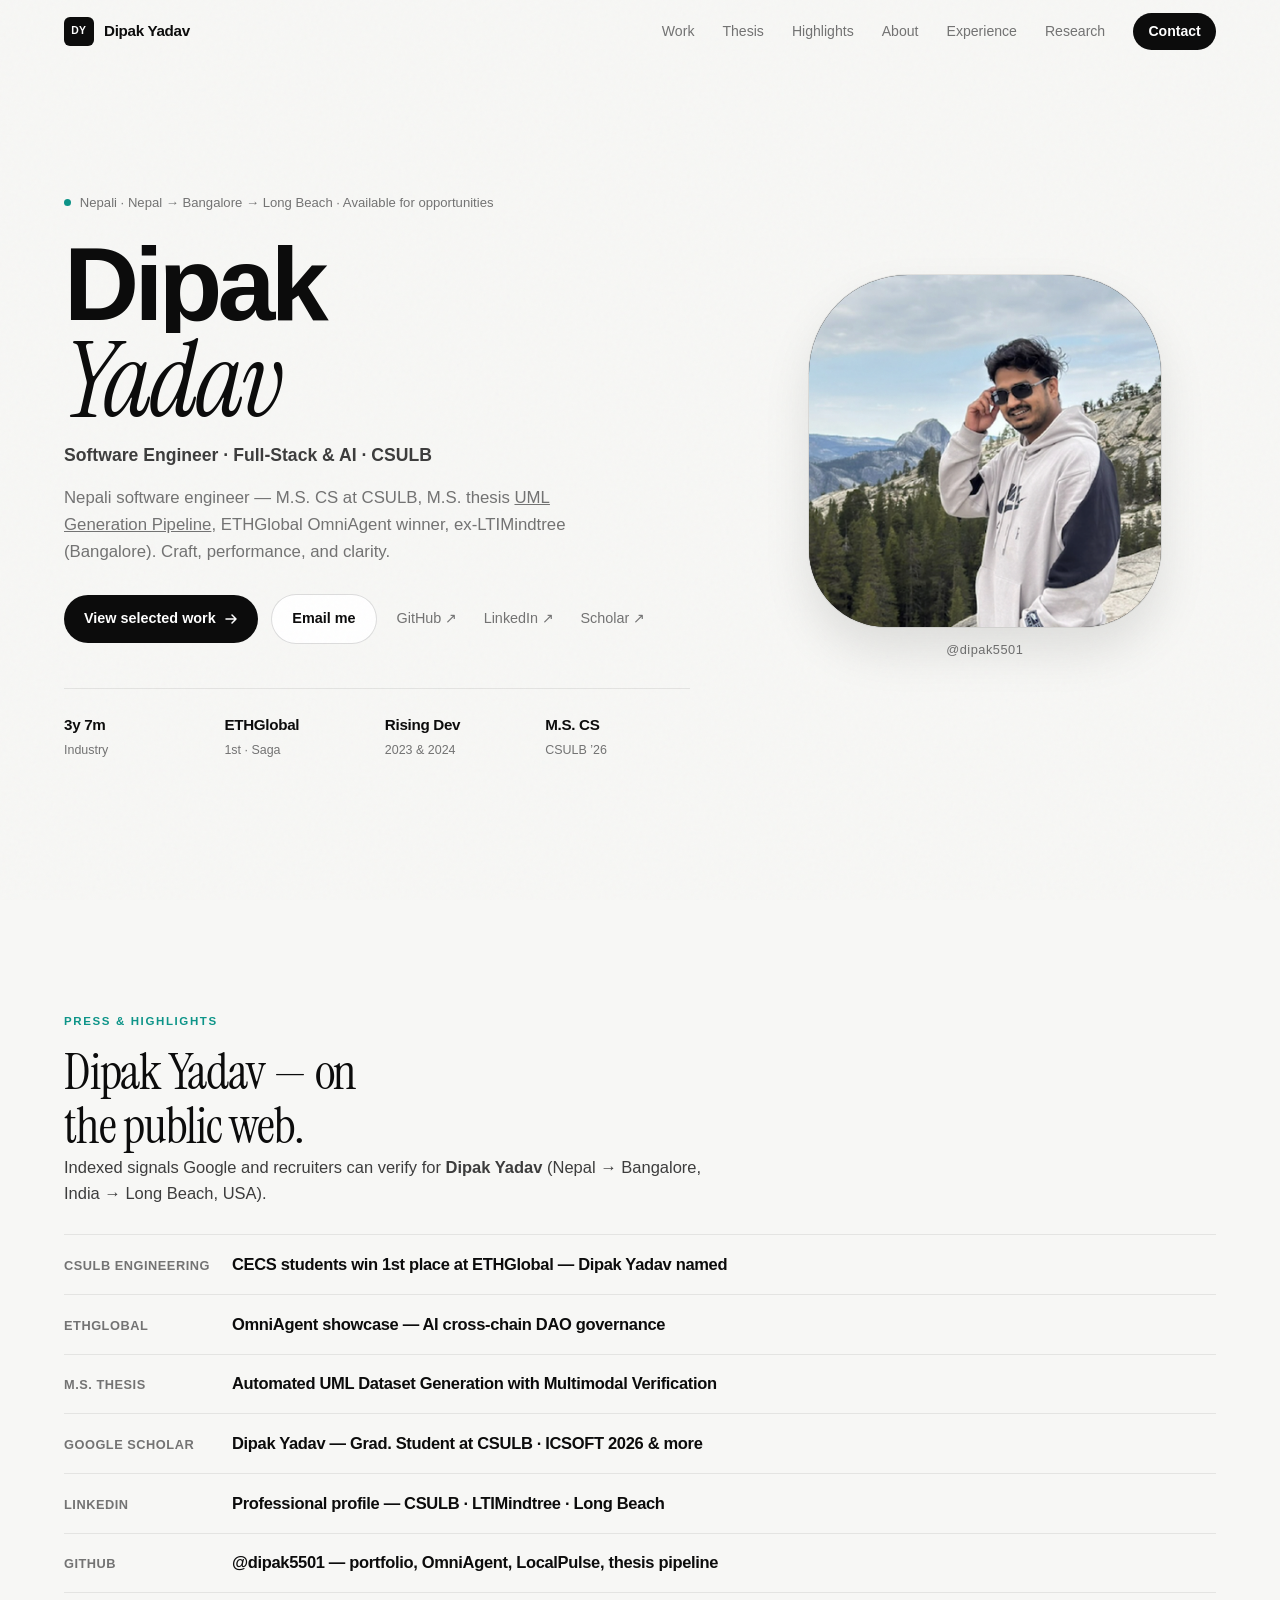
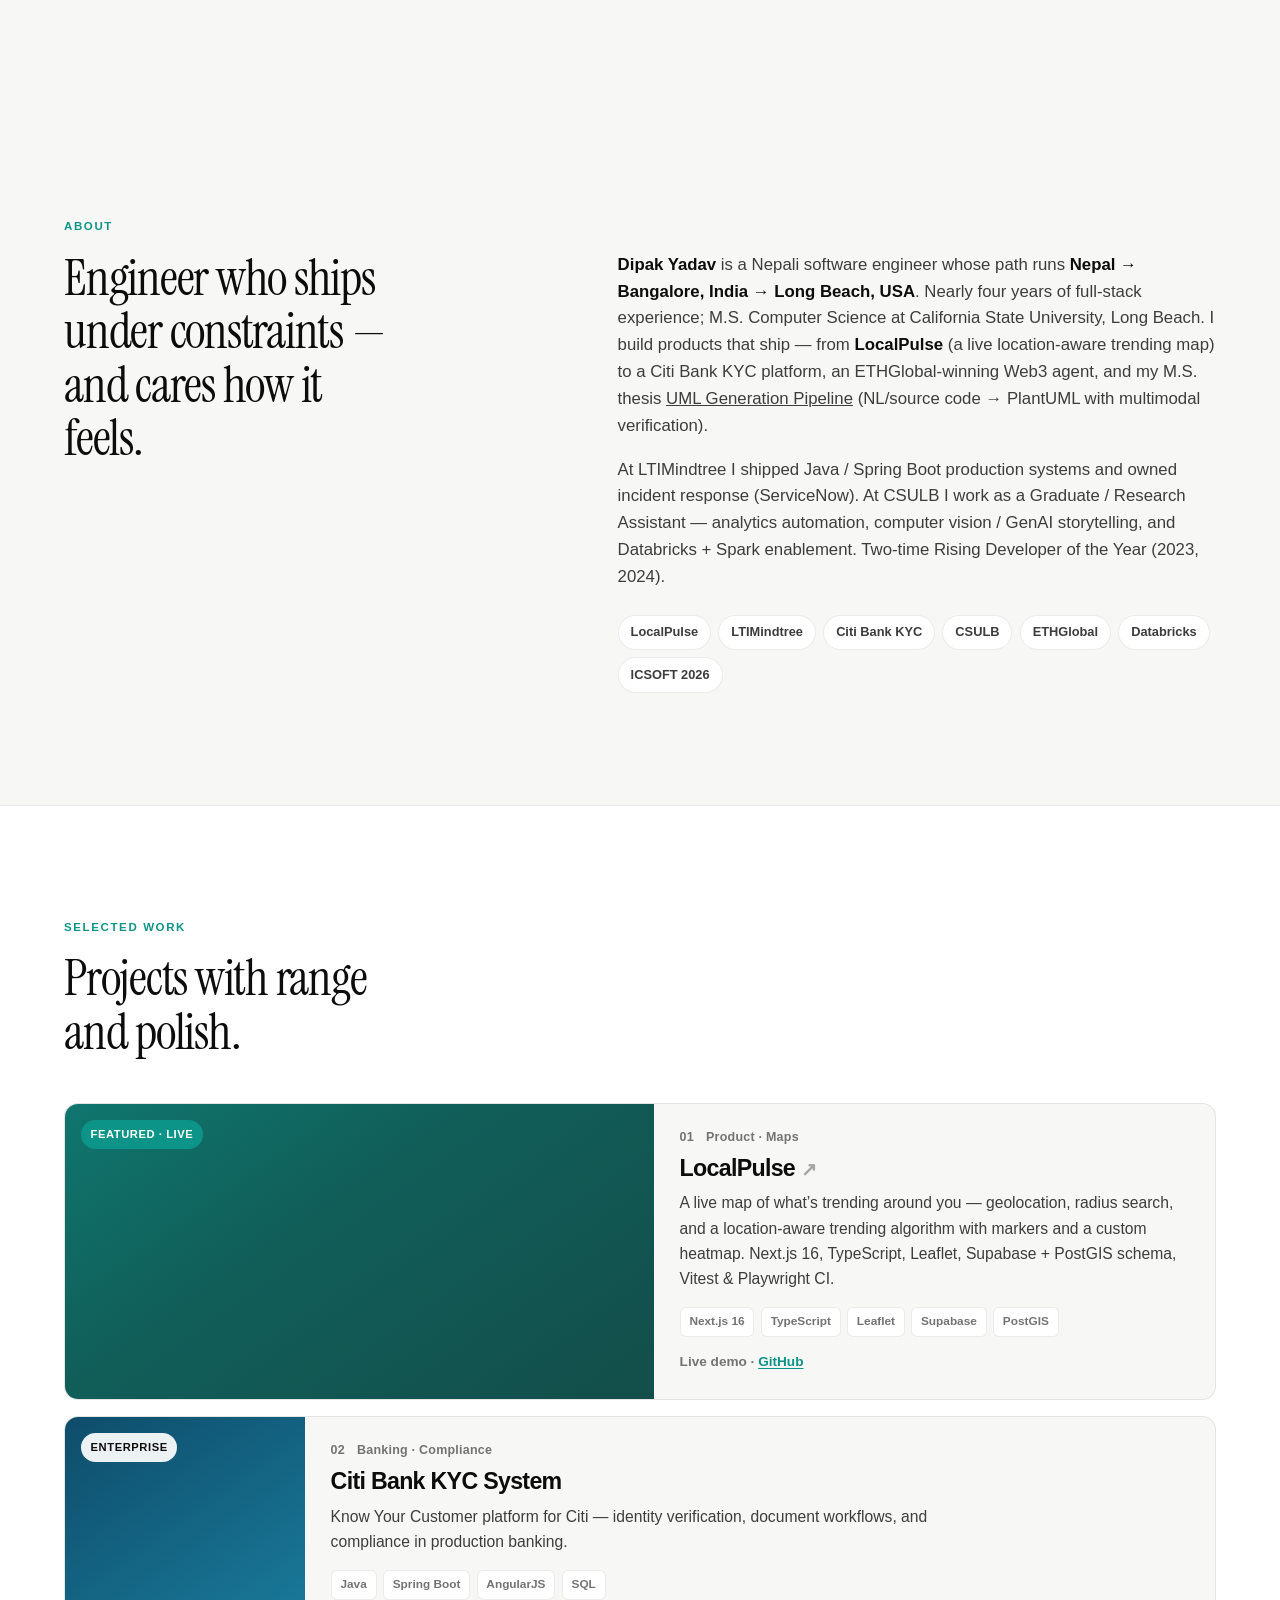
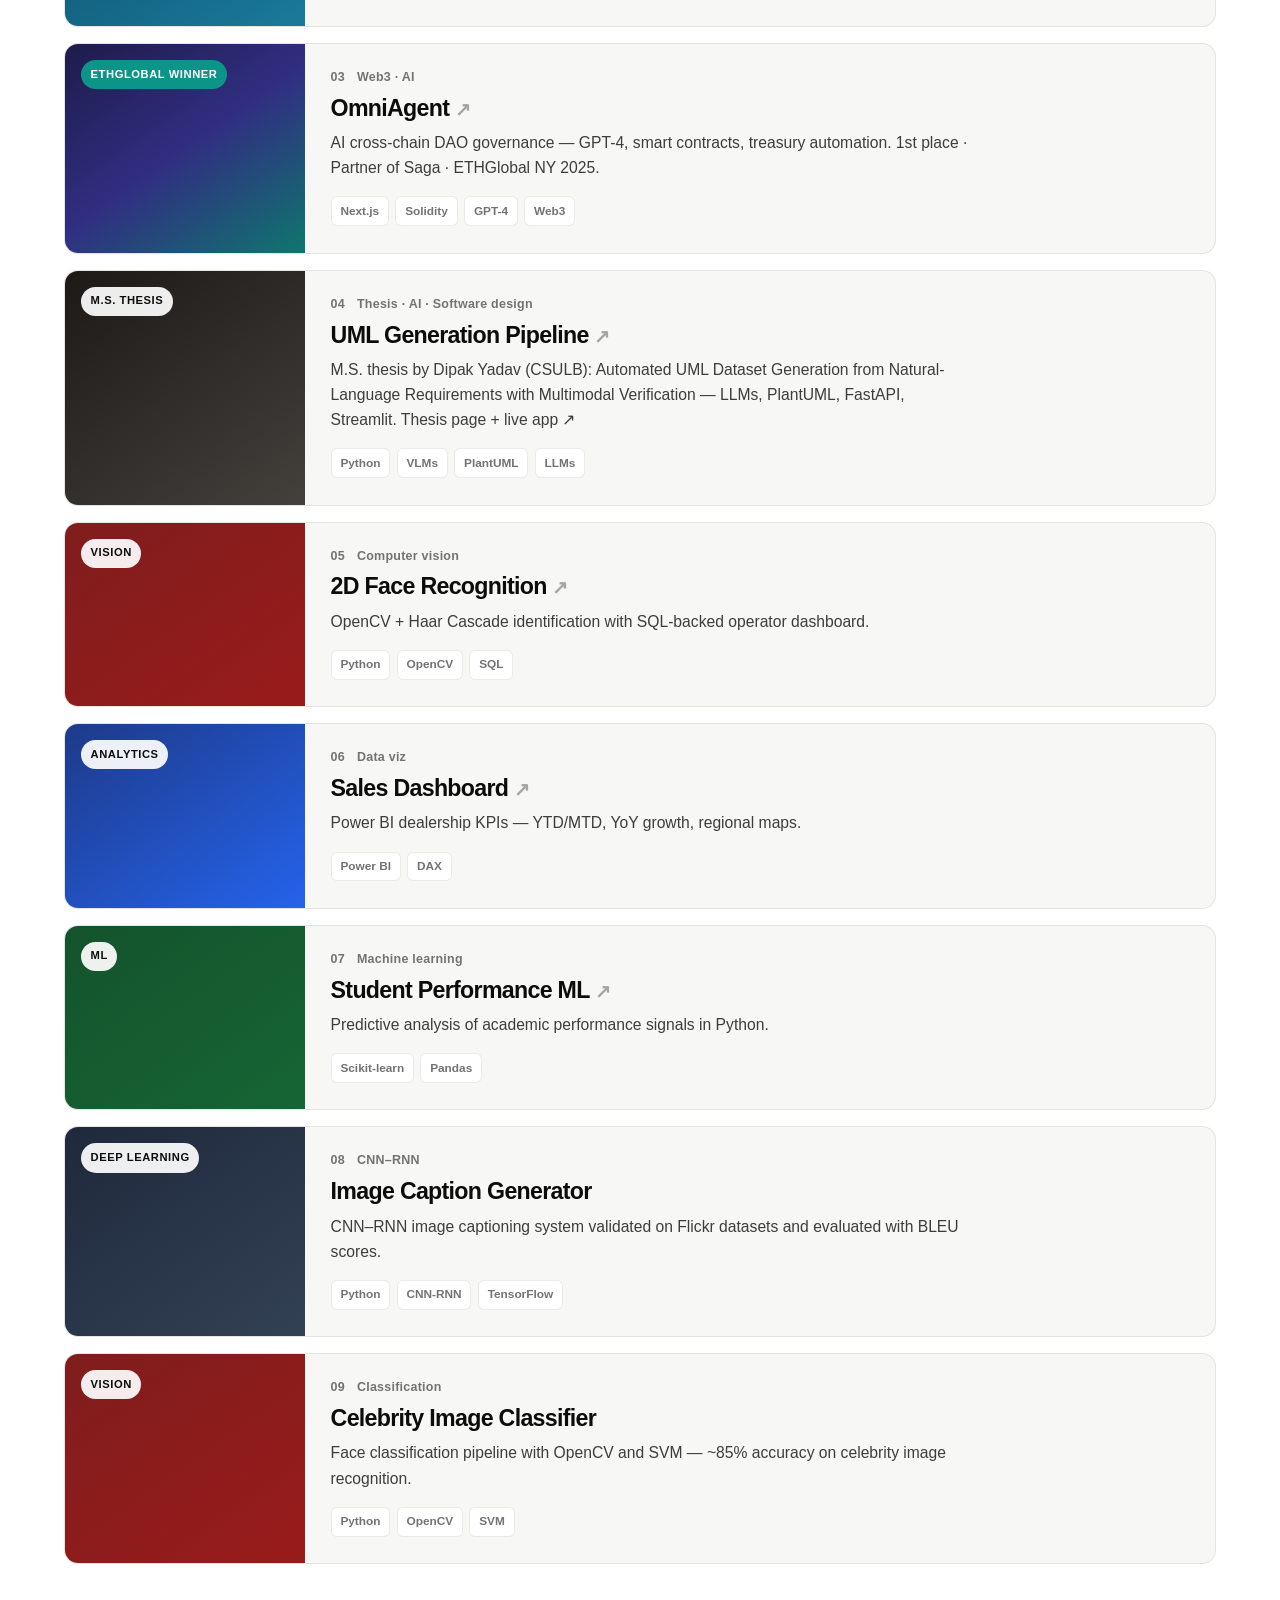
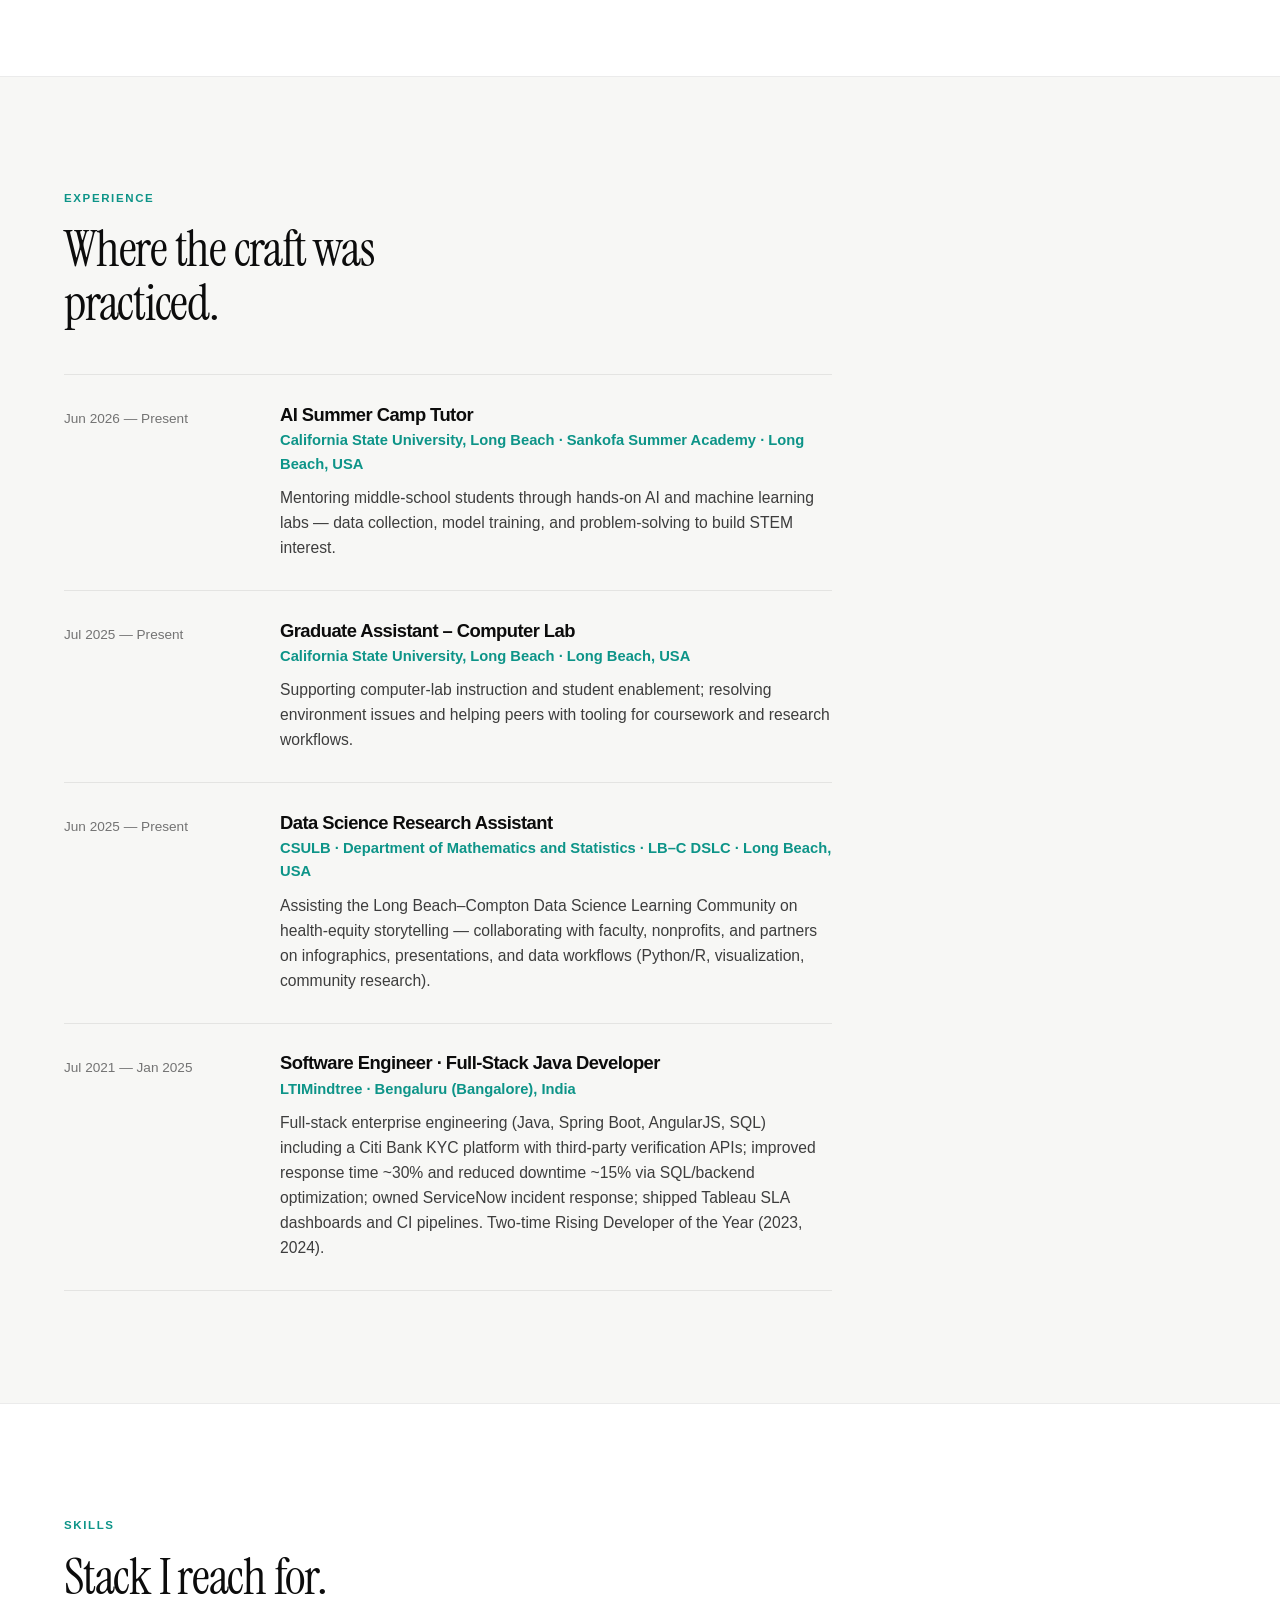
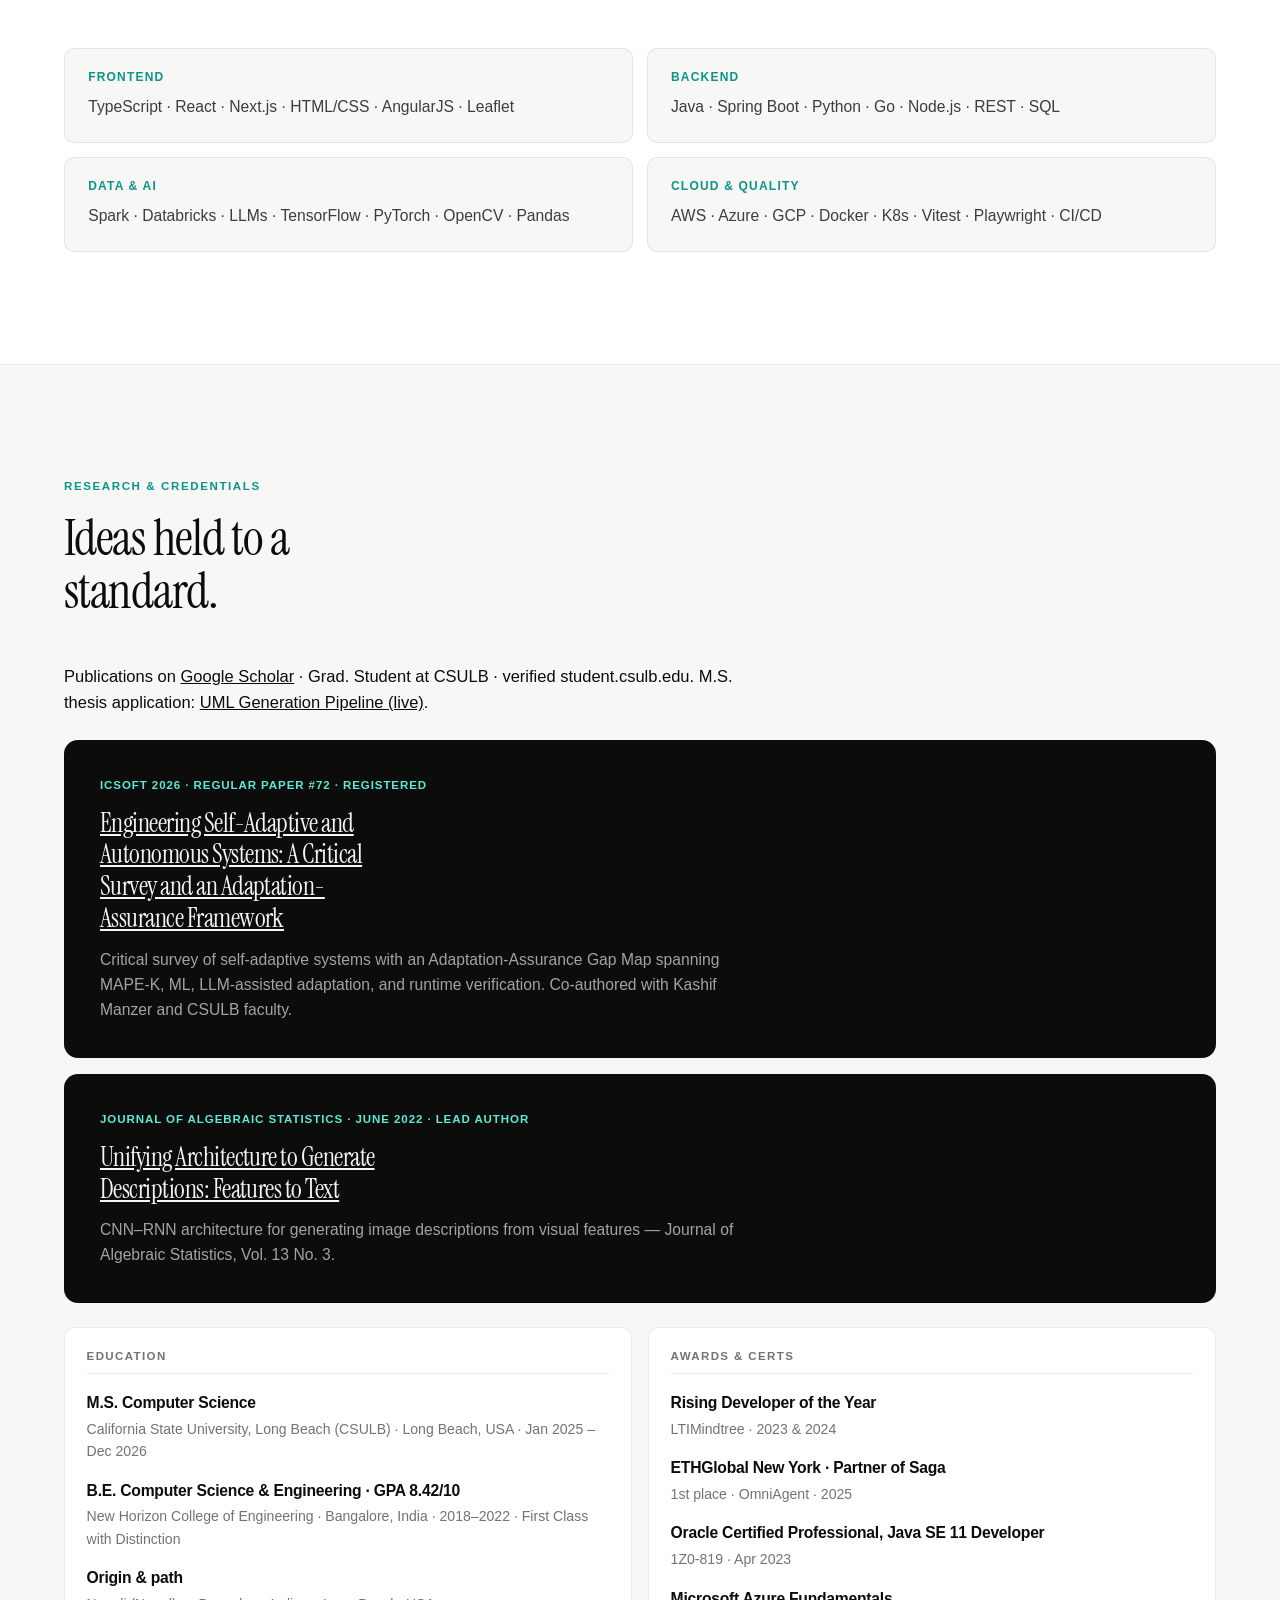
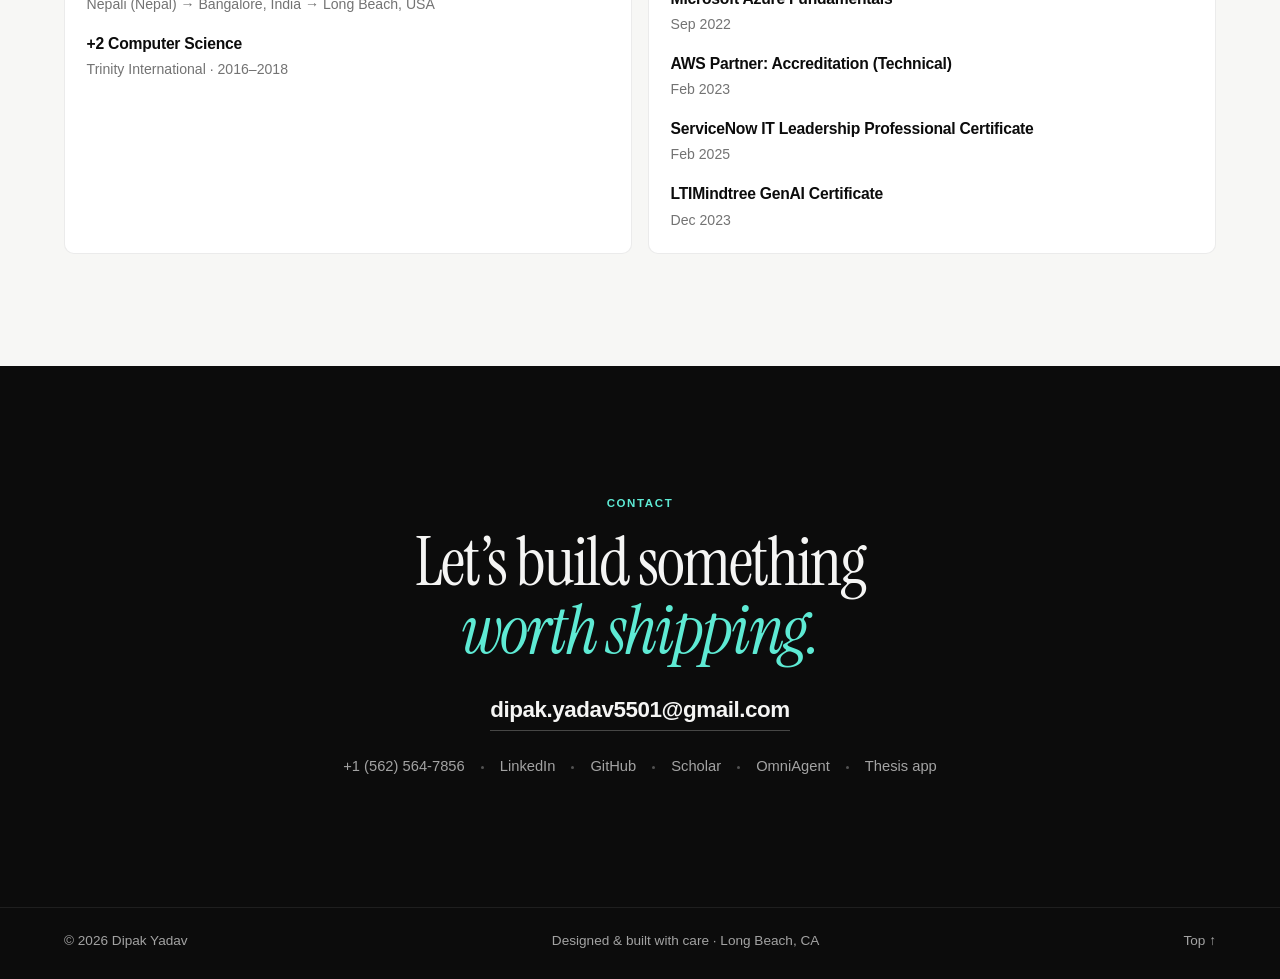
==== commit e2657a2c: "Add press highlights strip and About page for Dipak Yadav discoverability Surface Nepal→Bangalore→Lo" ====
--- a/index.html
+++ b/index.html
@@ -99,6 +99,7 @@
           "https://ethglobal.com/showcase/omniagent-mxsn4",
           "https://www.csulb.edu/college-of-engineering/computer-engineering-computer-science/article/csulb-cecs-students-win-1st",
           "https://dipak5501.github.io/thesis.html",
+          "https://dipak5501.github.io/about.html",
           "https://superior-fighters-sarah-say.trycloudflare.com"
         ],
         "knowsAbout": [
@@ -148,8 +149,9 @@
         <nav class="nav-links" id="nav-links" aria-label="Primary">
           <a href="#work">Work</a>
           <a href="thesis.html">Thesis</a>
+          <a href="#highlights">Highlights</a>
+          <a href="about.html">About</a>
           <a href="#experience">Experience</a>
-          <a href="#skills">Skills</a>
           <a href="#research">Research</a>
           <a class="nav-cta" href="#contact">Contact</a>
         </nav>
@@ -171,17 +173,17 @@
           <div class="hero-copy">
             <p class="hero-status">
               <span class="dot" aria-hidden="true"></span>
-              Available for opportunities · Long Beach, CA
+              Nepali · Nepal → Bangalore → Long Beach · Available for opportunities
             </p>
             <h1 class="hero-name">
               <span class="name-line">Dipak</span>
               <span class="name-line serif">Yadav</span>
             </h1>
-            <p class="hero-role">Software Engineer · Full-Stack &amp; AI</p>
+            <p class="hero-role">Software Engineer · Full-Stack &amp; AI · CSULB</p>
             <p class="hero-lede">
-              I design and ship precise interfaces and systems — from
-              <em>LocalPulse</em> maps to enterprise KYC and ETHGlobal-winning
-              agents. Craft, performance, and clarity.
+              Nepali software engineer — M.S. CS at CSULB, M.S. thesis
+              <a href="thesis.html">UML Generation Pipeline</a>, ETHGlobal OmniAgent
+              winner, ex-LTIMindtree (Bangalore). Craft, performance, and clarity.
             </p>
             <div class="hero-actions">
               <a class="btn btn-primary" href="#work">
@@ -226,6 +228,87 @@
             </div>
             <p class="photo-caption">@dipak5501</p>
           </div>
+        </div>
+      </section>
+
+      <section class="section highlights" id="highlights">
+        <div class="wrap">
+          <div class="section-label reveal">Press &amp; highlights</div>
+          <h2 class="display reveal">Dipak Yadav — on the public web.</h2>
+          <p class="highlights-lede reveal">
+            Indexed signals Google and recruiters can verify for
+            <strong>Dipak Yadav</strong> (Nepal → Bangalore, India → Long Beach, USA).
+          </p>
+          <ul class="press-list">
+            <li class="reveal">
+              <a
+                href="https://www.csulb.edu/college-of-engineering/computer-engineering-computer-science/article/csulb-cecs-students-win-1st"
+                target="_blank"
+                rel="noopener noreferrer"
+              >
+                <span class="press-src">CSULB Engineering</span>
+                <span class="press-title"
+                  >CECS students win 1st place at ETHGlobal — Dipak Yadav named</span
+                >
+              </a>
+            </li>
+            <li class="reveal">
+              <a
+                href="https://ethglobal.com/showcase/omniagent-mxsn4"
+                target="_blank"
+                rel="noopener noreferrer"
+              >
+                <span class="press-src">ETHGlobal</span>
+                <span class="press-title"
+                  >OmniAgent showcase — AI cross-chain DAO governance</span
+                >
+              </a>
+            </li>
+            <li class="reveal">
+              <a href="thesis.html">
+                <span class="press-src">M.S. Thesis</span>
+                <span class="press-title"
+                  >Automated UML Dataset Generation with Multimodal Verification</span
+                >
+              </a>
+            </li>
+            <li class="reveal">
+              <a
+                href="https://scholar.google.com/citations?user=p94PqbsAAAAJ&hl=en"
+                target="_blank"
+                rel="noopener noreferrer"
+              >
+                <span class="press-src">Google Scholar</span>
+                <span class="press-title"
+                  >Dipak Yadav — Grad. Student at CSULB · ICSOFT 2026 &amp; more</span
+                >
+              </a>
+            </li>
+            <li class="reveal">
+              <a
+                href="https://www.linkedin.com/in/dipak-yadav01/"
+                target="_blank"
+                rel="noopener noreferrer"
+              >
+                <span class="press-src">LinkedIn</span>
+                <span class="press-title"
+                  >Professional profile — CSULB · LTIMindtree · Long Beach</span
+                >
+              </a>
+            </li>
+            <li class="reveal">
+              <a
+                href="https://github.com/dipak5501"
+                target="_blank"
+                rel="noopener noreferrer"
+              >
+                <span class="press-src">GitHub</span>
+                <span class="press-title"
+                  >@dipak5501 — portfolio, OmniAgent, LocalPulse, thesis pipeline</span
+                >
+              </a>
+            </li>
+          </ul>
         </div>
       </section>
 
--- a/styles.css
+++ b/styles.css
@@ -999,6 +999,58 @@
   }
 }
 
+/* Press / highlights */
+.highlights-lede {
+  max-width: 40rem;
+  color: var(--ink-2);
+  margin: 0 0 1.75rem;
+}
+
+.press-list {
+  display: grid;
+  gap: 0;
+  border-top: 1px solid var(--line);
+}
+
+.press-list li {
+  border-bottom: 1px solid var(--line);
+}
+
+.press-list a {
+  display: grid;
+  grid-template-columns: minmax(7rem, 9.5rem) 1fr;
+  gap: 1rem;
+  padding: 1.1rem 0;
+  text-decoration: none;
+  align-items: baseline;
+  transition: color 0.2s var(--ease);
+}
+
+.press-list a:hover .press-title {
+  color: var(--accent);
+}
+
+.press-src {
+  font-size: 0.8rem;
+  font-weight: 650;
+  letter-spacing: 0.04em;
+  text-transform: uppercase;
+  color: var(--muted);
+}
+
+.press-title {
+  font-weight: 550;
+  letter-spacing: -0.02em;
+  line-height: 1.35;
+}
+
+@media (max-width: 640px) {
+  .press-list a {
+    grid-template-columns: 1fr;
+    gap: 0.25rem;
+  }
+}
+
 /* Mobile */
 @media (max-width: 860px) {
   .nav-toggle {
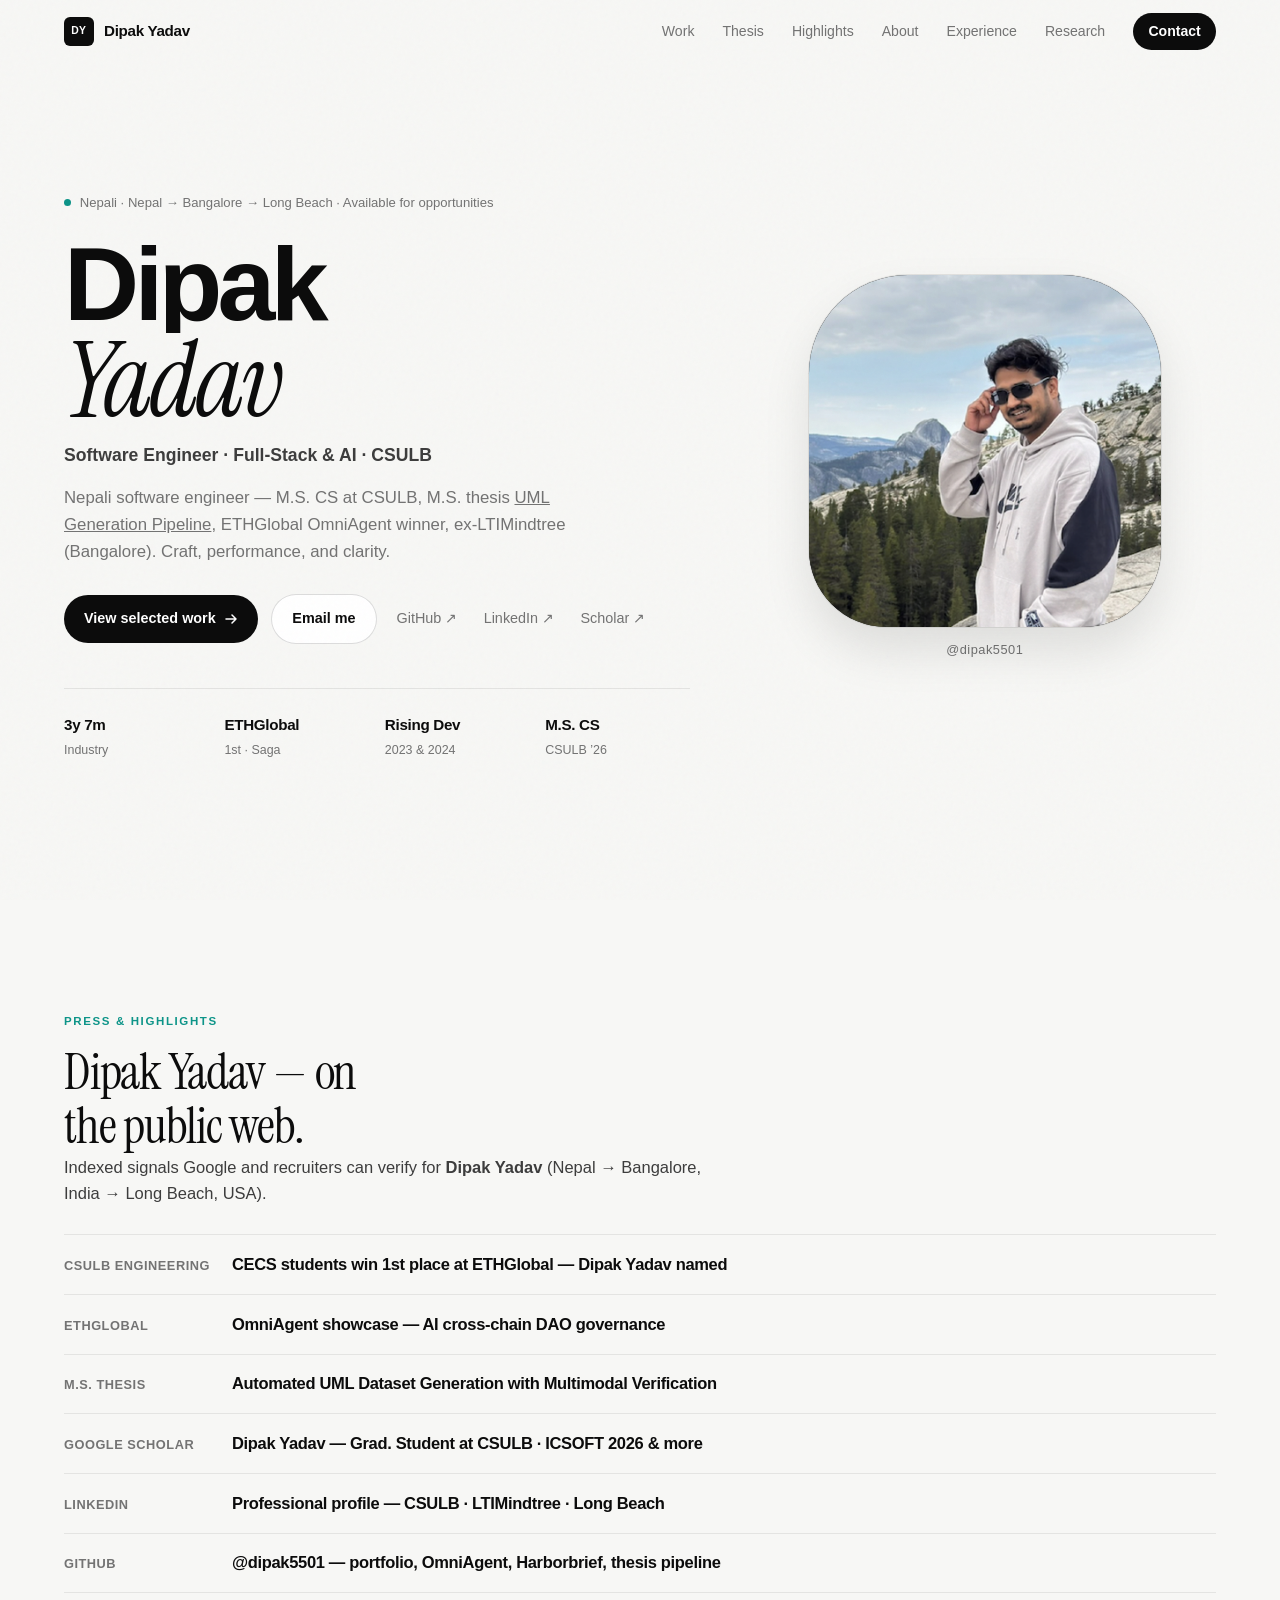
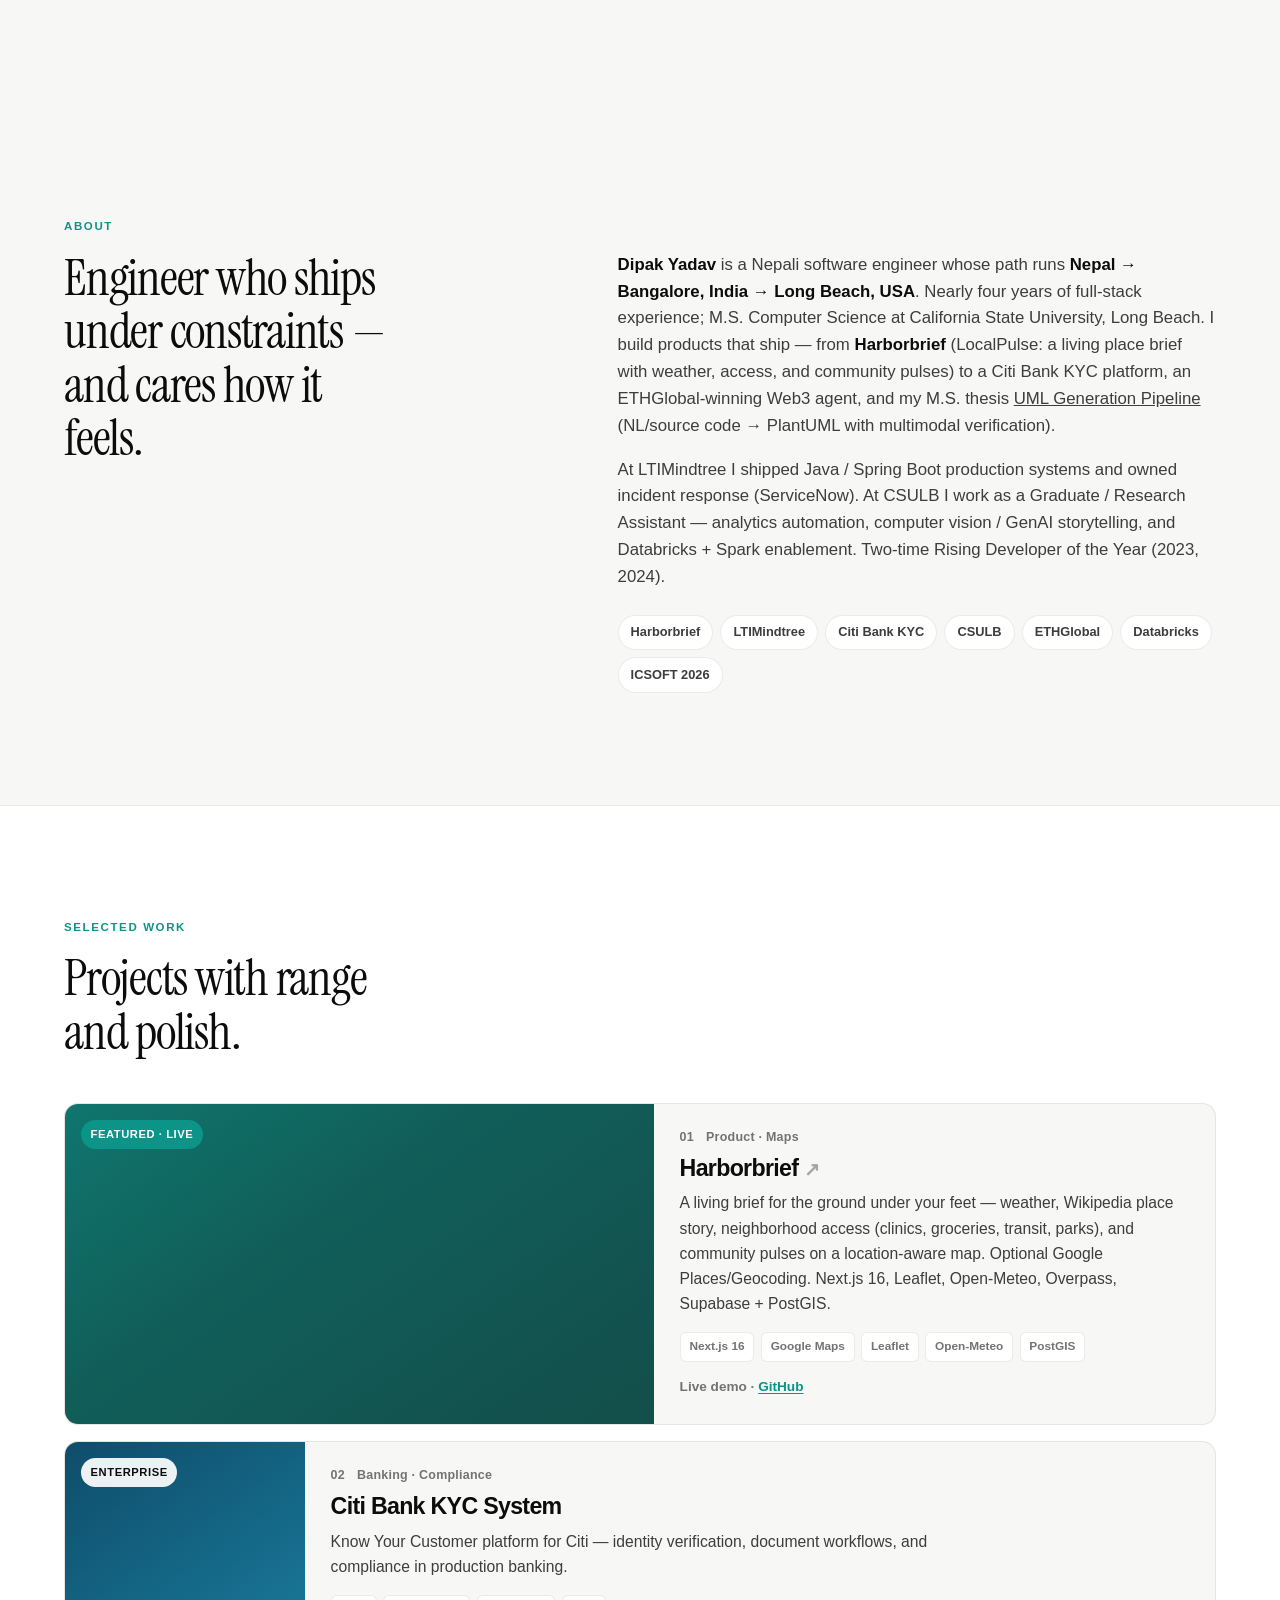
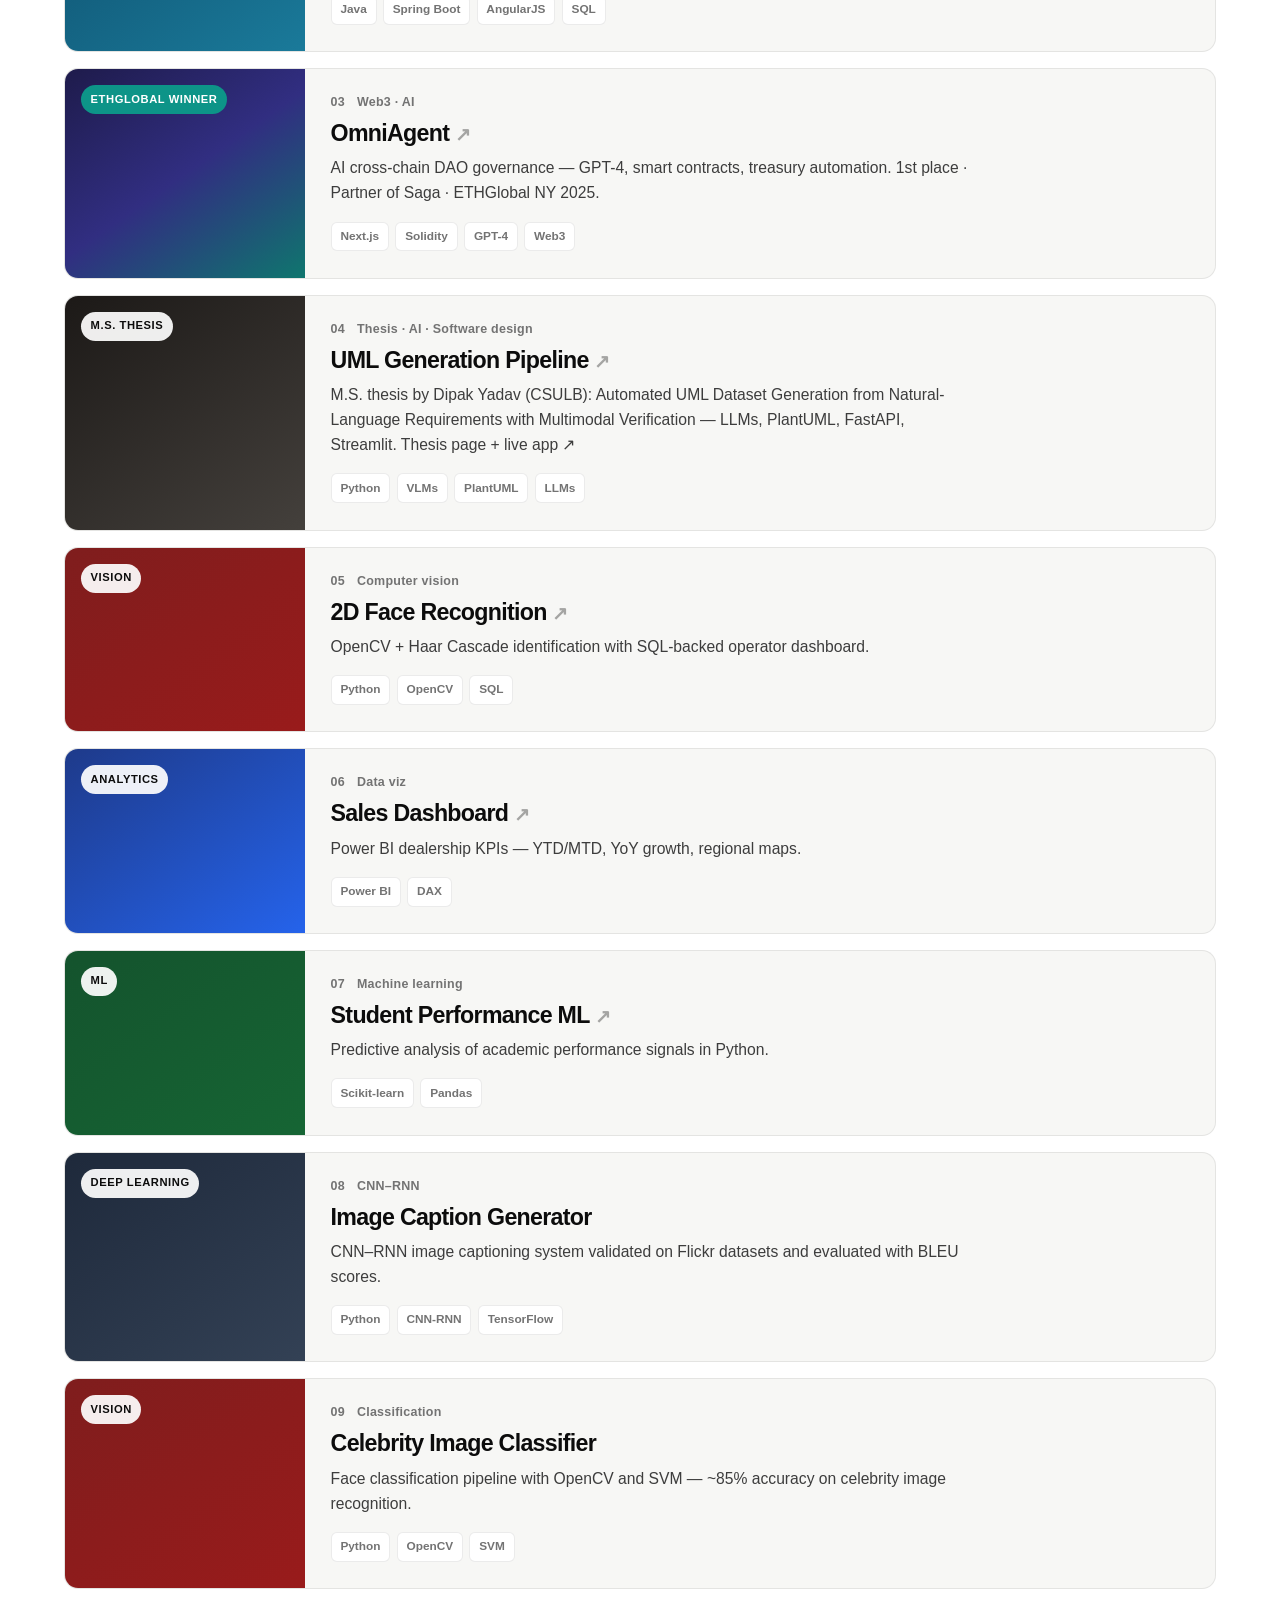
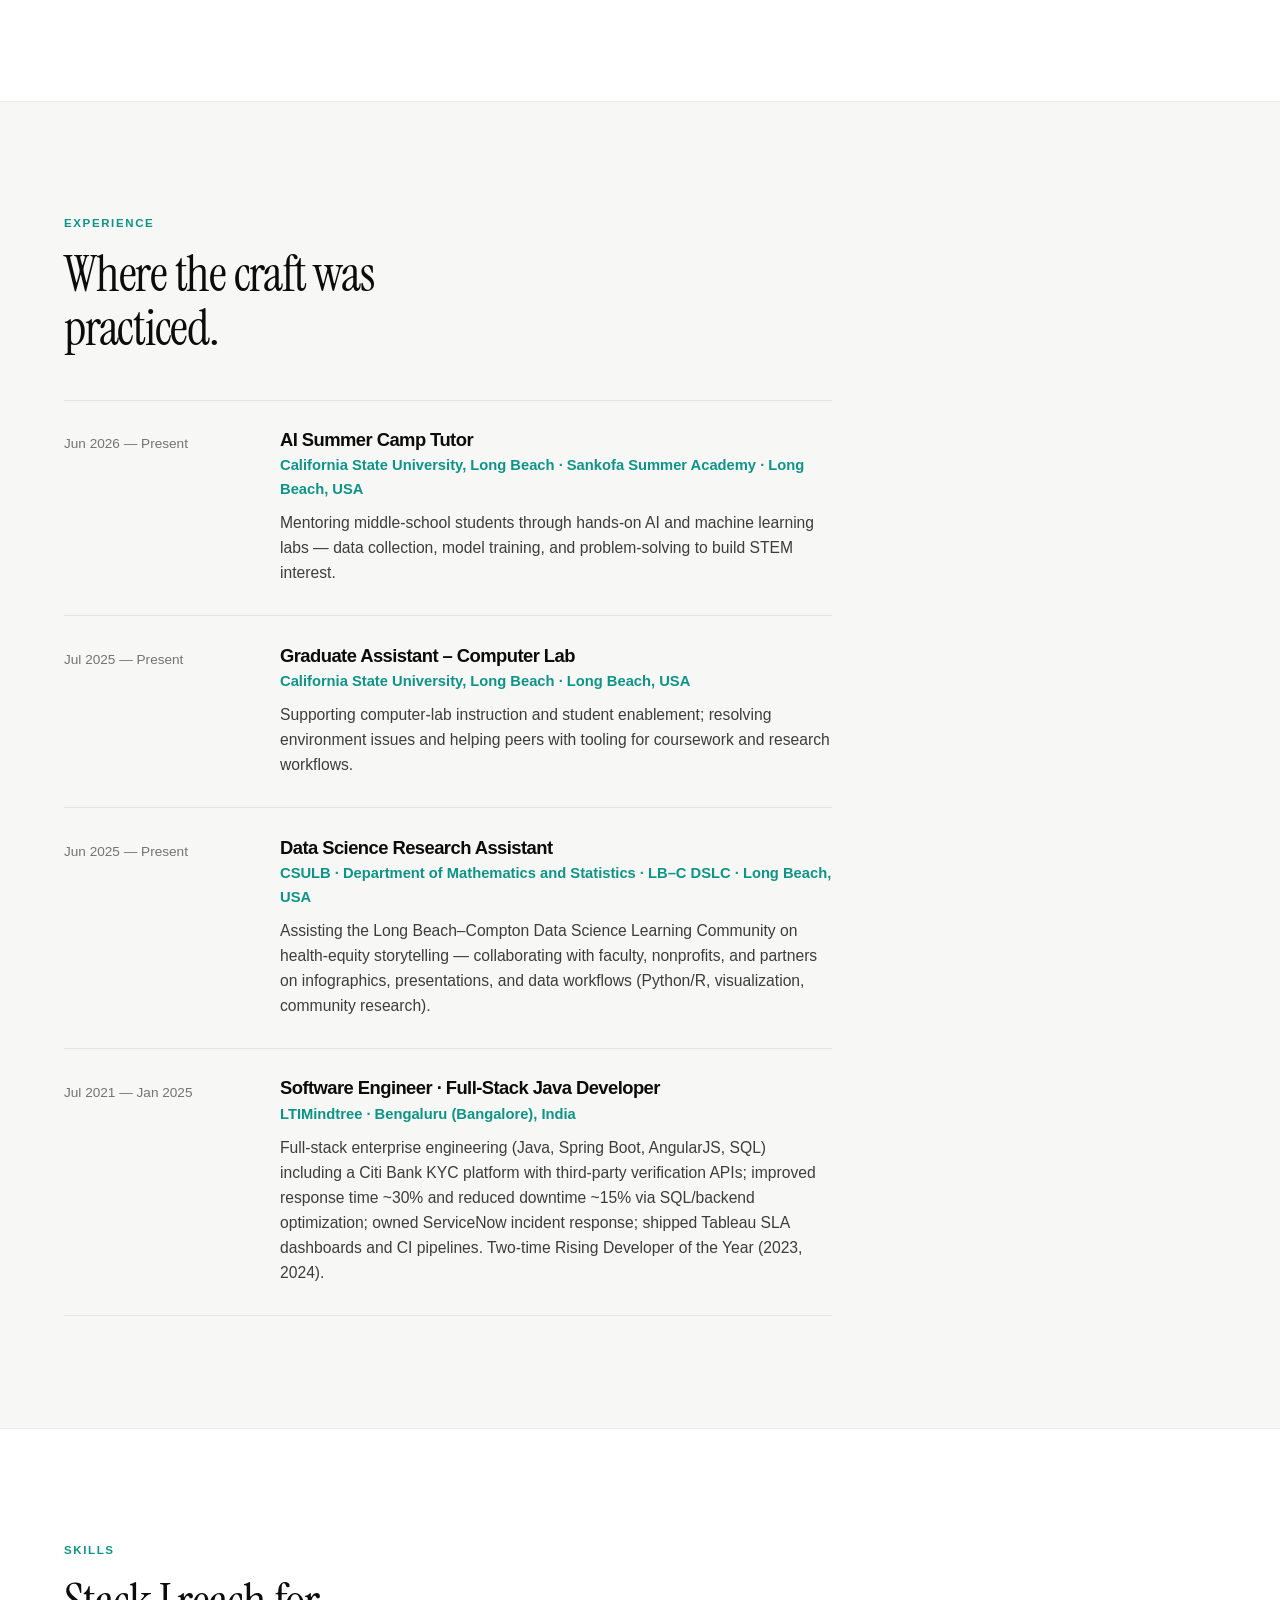
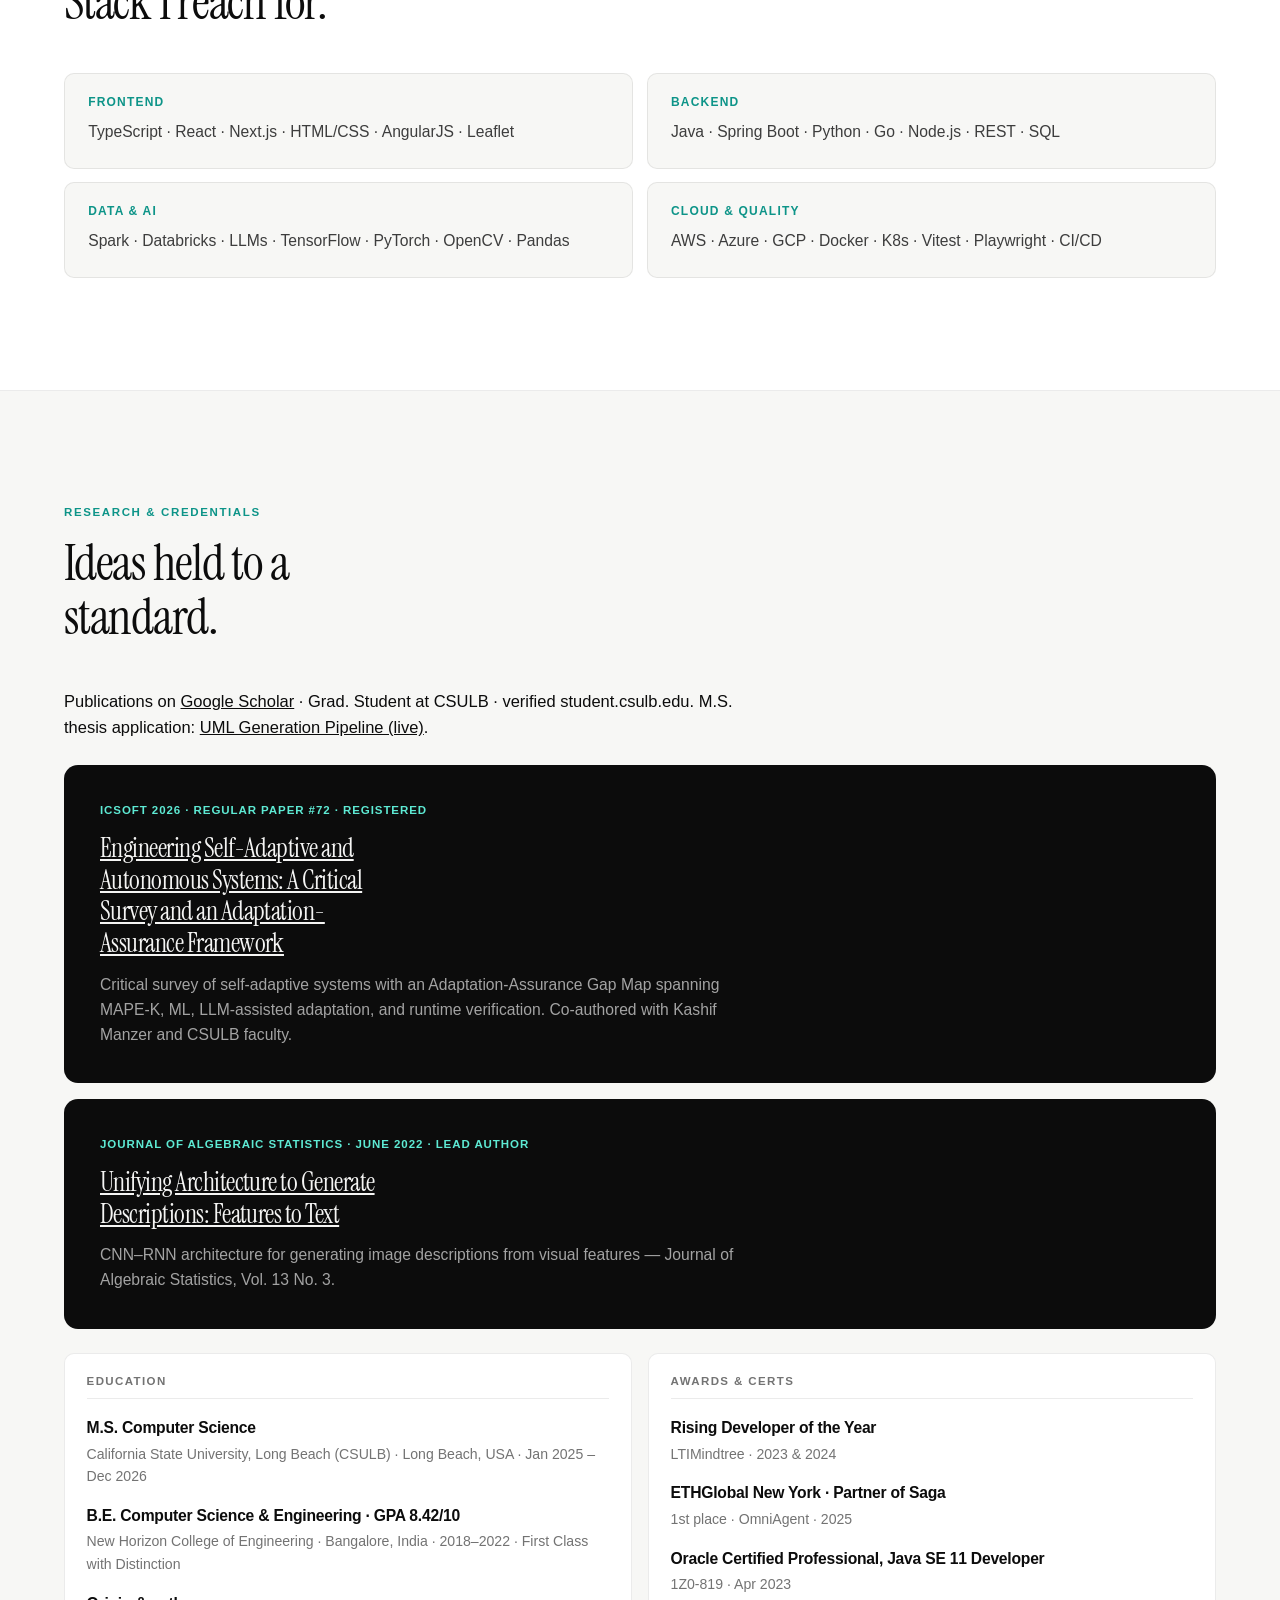
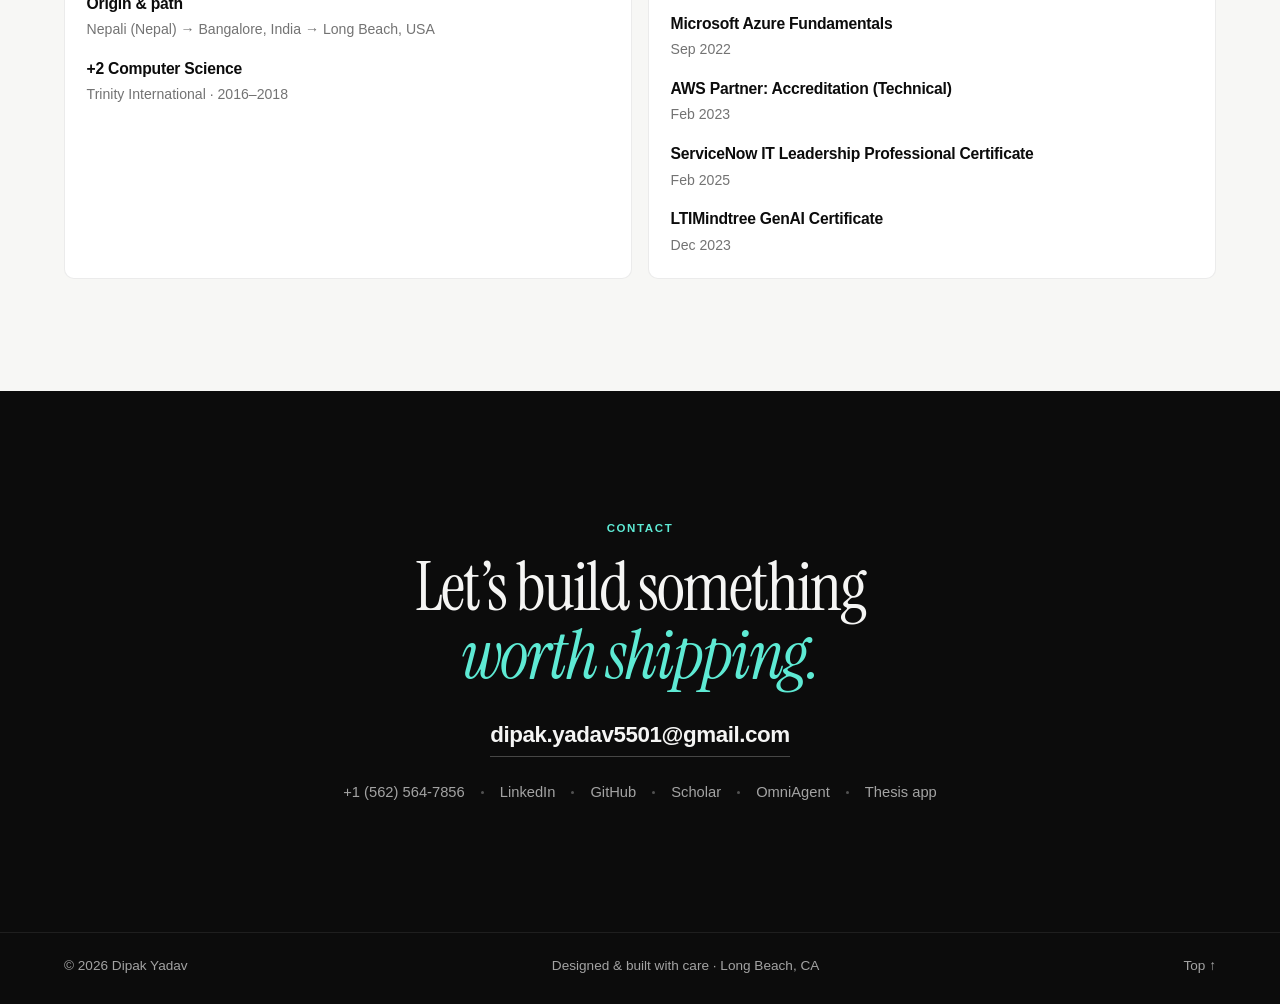
==== commit 9aabba3e: "Update featured project to Harborbrief place-brief positioning. Reflect the LocalPulse rename and li" ====
--- a/index.html
+++ b/index.html
@@ -304,7 +304,7 @@
               >
                 <span class="press-src">GitHub</span>
                 <span class="press-title"
-                  >@dipak5501 — portfolio, OmniAgent, LocalPulse, thesis pipeline</span
+                  >@dipak5501 — portfolio, OmniAgent, Harborbrief, thesis pipeline</span
                 >
               </a>
             </li>
@@ -326,8 +326,8 @@
                 <strong>Nepal → Bangalore, India → Long Beach, USA</strong>.
                 Nearly four years of full-stack experience; M.S. Computer Science
                 at California State University, Long Beach. I build products that
-                ship — from <strong>LocalPulse</strong> (a live location-aware
-                trending map) to a Citi Bank KYC platform, an ETHGlobal-winning
+                ship — from <strong>Harborbrief</strong> (LocalPulse: a living
+                place brief with weather, access, and community pulses) to a Citi Bank KYC platform, an ETHGlobal-winning
                 Web3 agent, and my M.S. thesis
                 <a href="thesis.html">UML Generation Pipeline</a>
                 (NL/source code → PlantUML with multimodal verification).
@@ -340,7 +340,7 @@
                 Rising Developer of the Year (2023, 2024).
               </p>
               <div class="pill-row">
-                <span>LocalPulse</span>
+                <span>Harborbrief</span>
                 <span>LTIMindtree</span>
                 <span>Citi Bank KYC</span>
                 <span>CSULB</span>
@@ -375,18 +375,19 @@
                   <span>01</span>
                   <span>Product · Maps</span>
                 </div>
-                <h3>LocalPulse <span class="arrow">↗</span></h3>
-                <p>
-                  A live map of what’s trending around you — geolocation, radius
-                  search, and a location-aware trending algorithm with markers and
-                  a custom heatmap. Next.js 16, TypeScript, Leaflet, Supabase +
-                  PostGIS schema, Vitest &amp; Playwright CI.
+                <h3>Harborbrief <span class="arrow">↗</span></h3>
+                <p>
+                  A living brief for the ground under your feet — weather,
+                  Wikipedia place story, neighborhood access (clinics, groceries,
+                  transit, parks), and community pulses on a location-aware map.
+                  Optional Google Places/Geocoding. Next.js 16, Leaflet, Open-Meteo,
+                  Overpass, Supabase + PostGIS.
                 </p>
                 <ul class="tech">
                   <li>Next.js 16</li>
-                  <li>TypeScript</li>
+                  <li>Google Maps</li>
                   <li>Leaflet</li>
-                  <li>Supabase</li>
+                  <li>Open-Meteo</li>
                   <li>PostGIS</li>
                 </ul>
                 <span class="project-links"
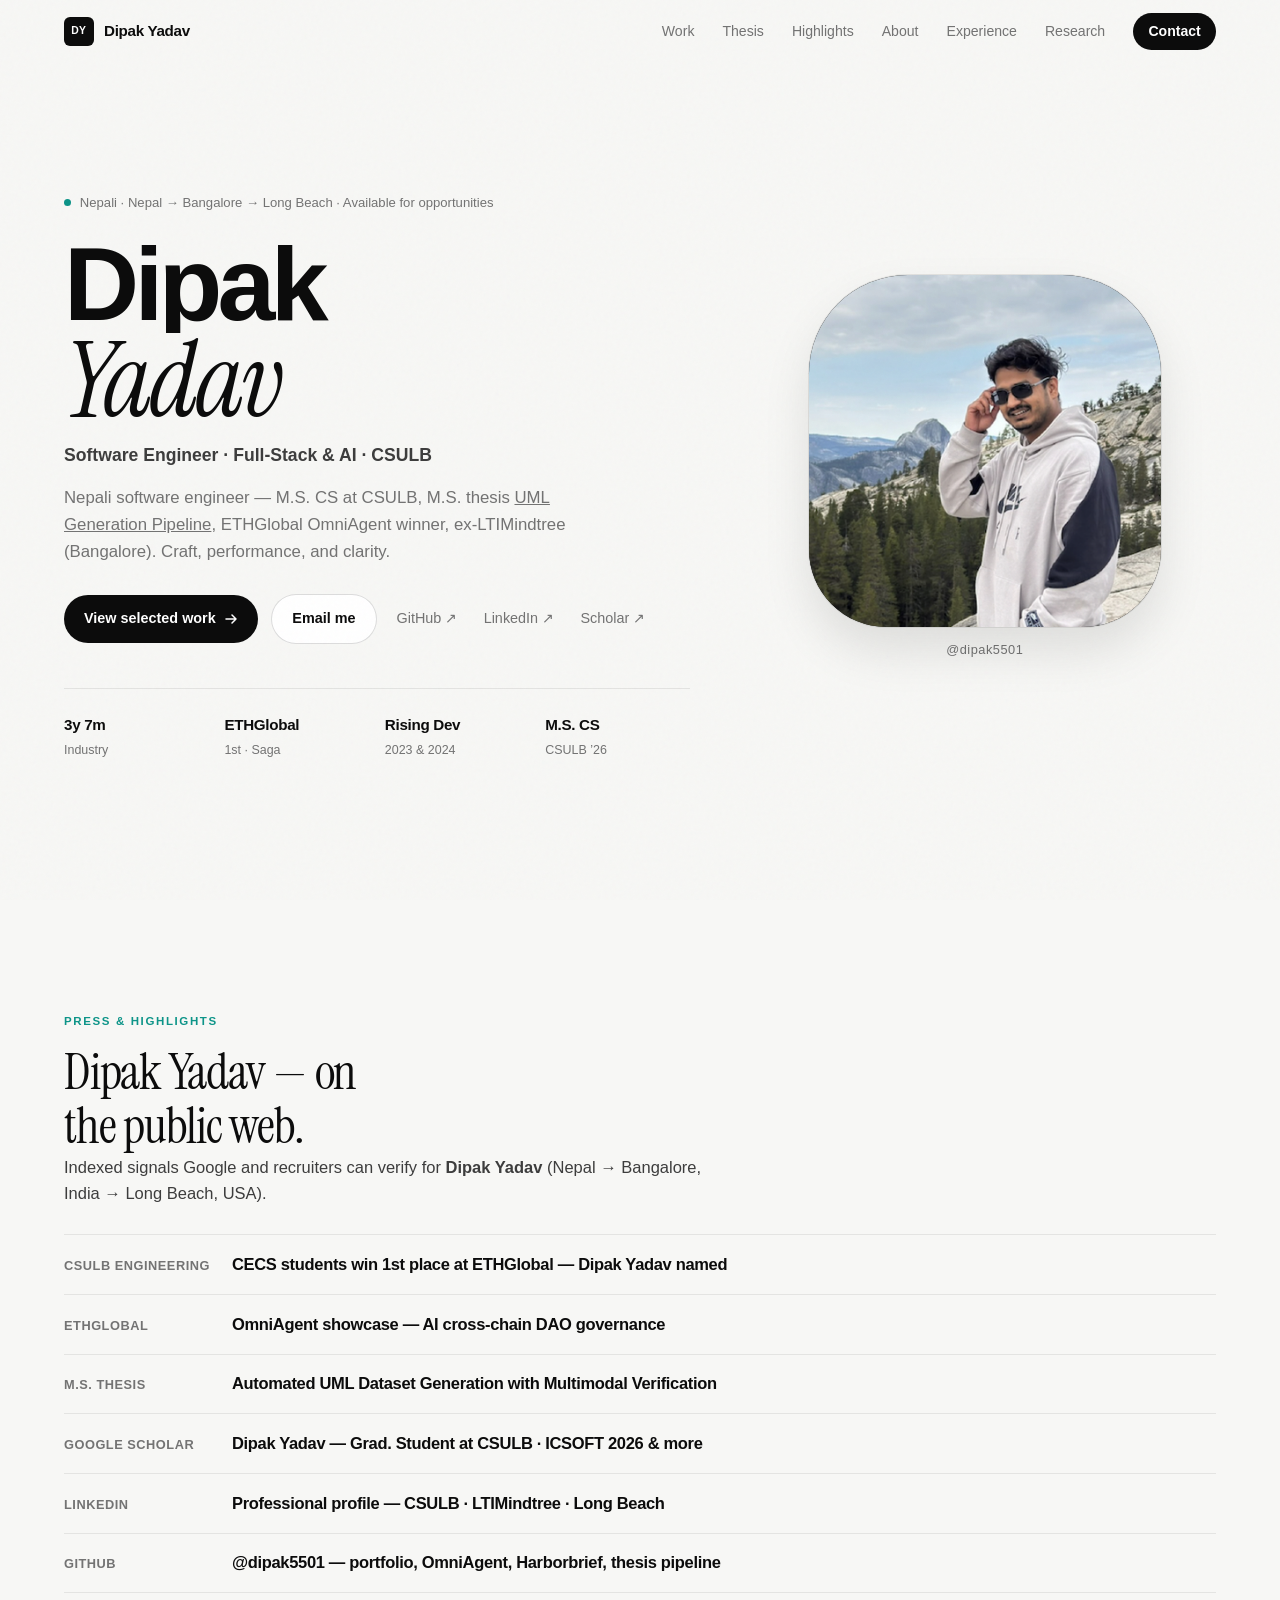
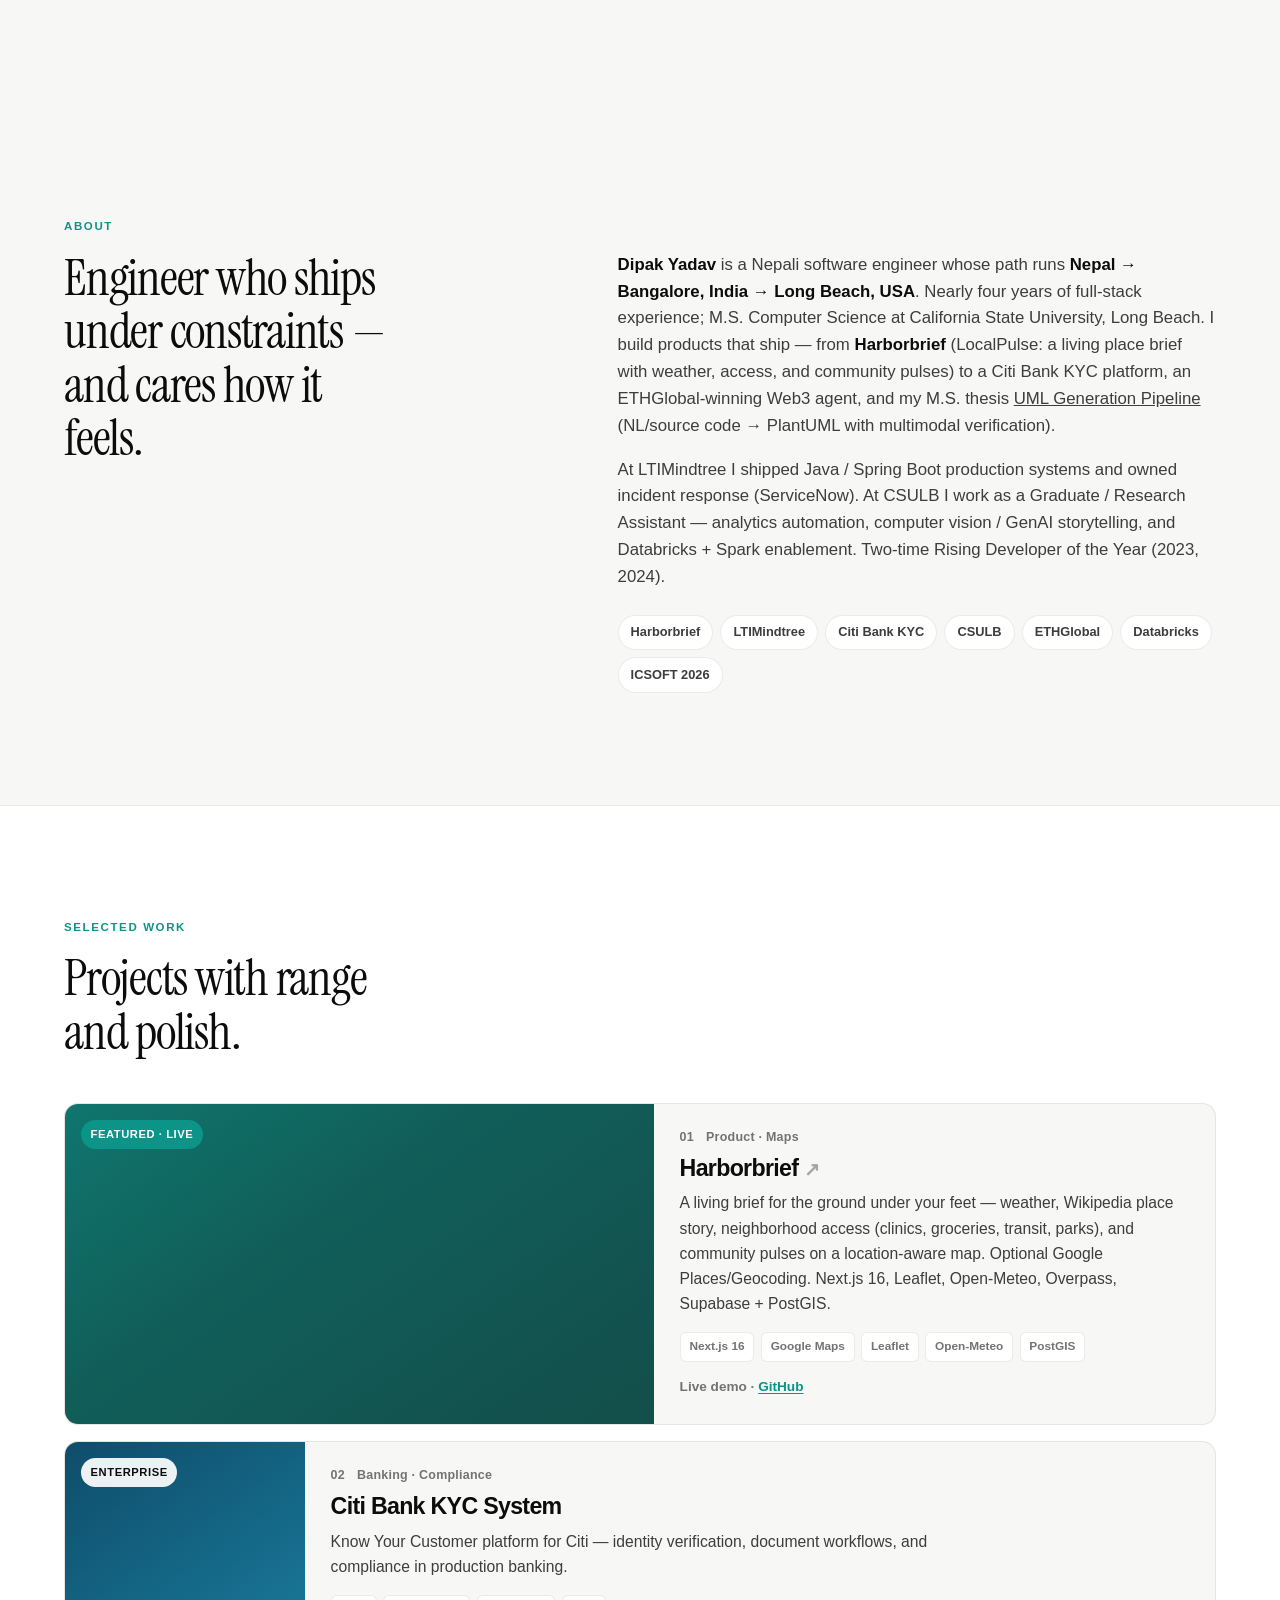
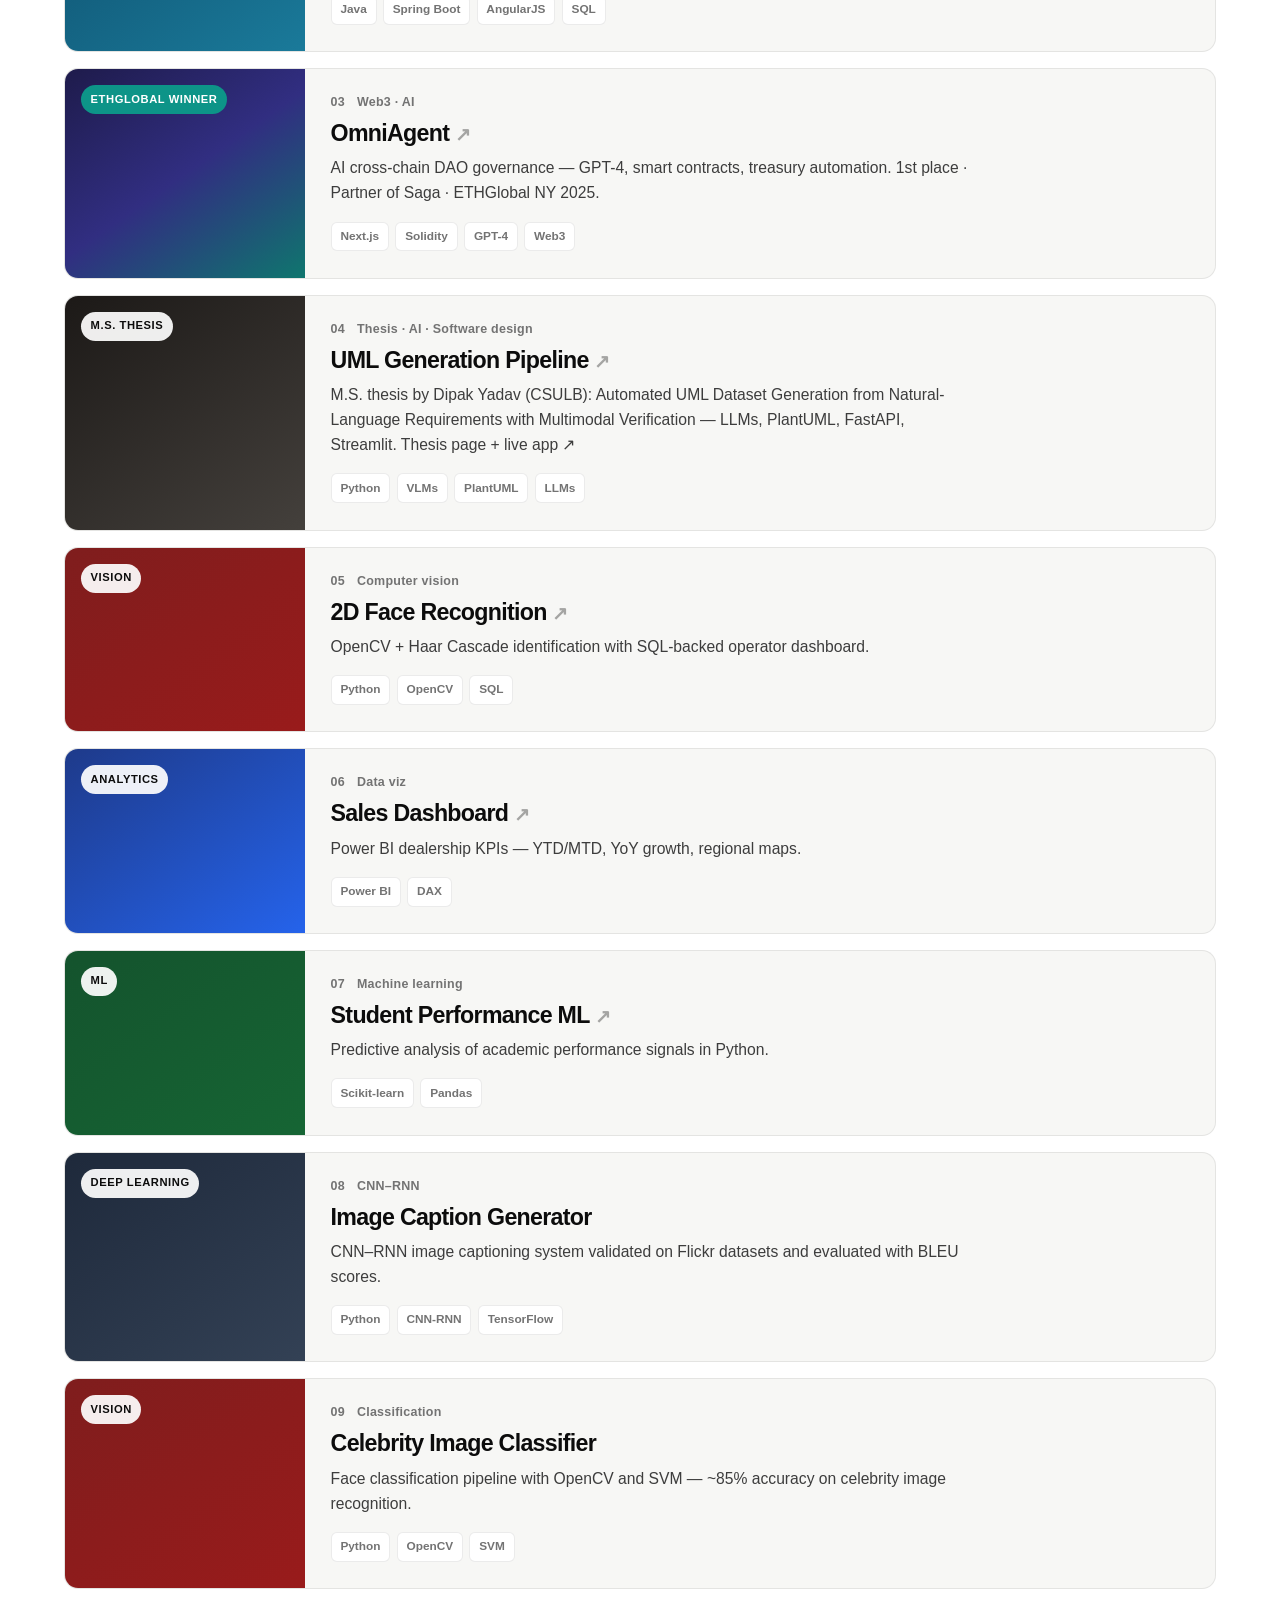
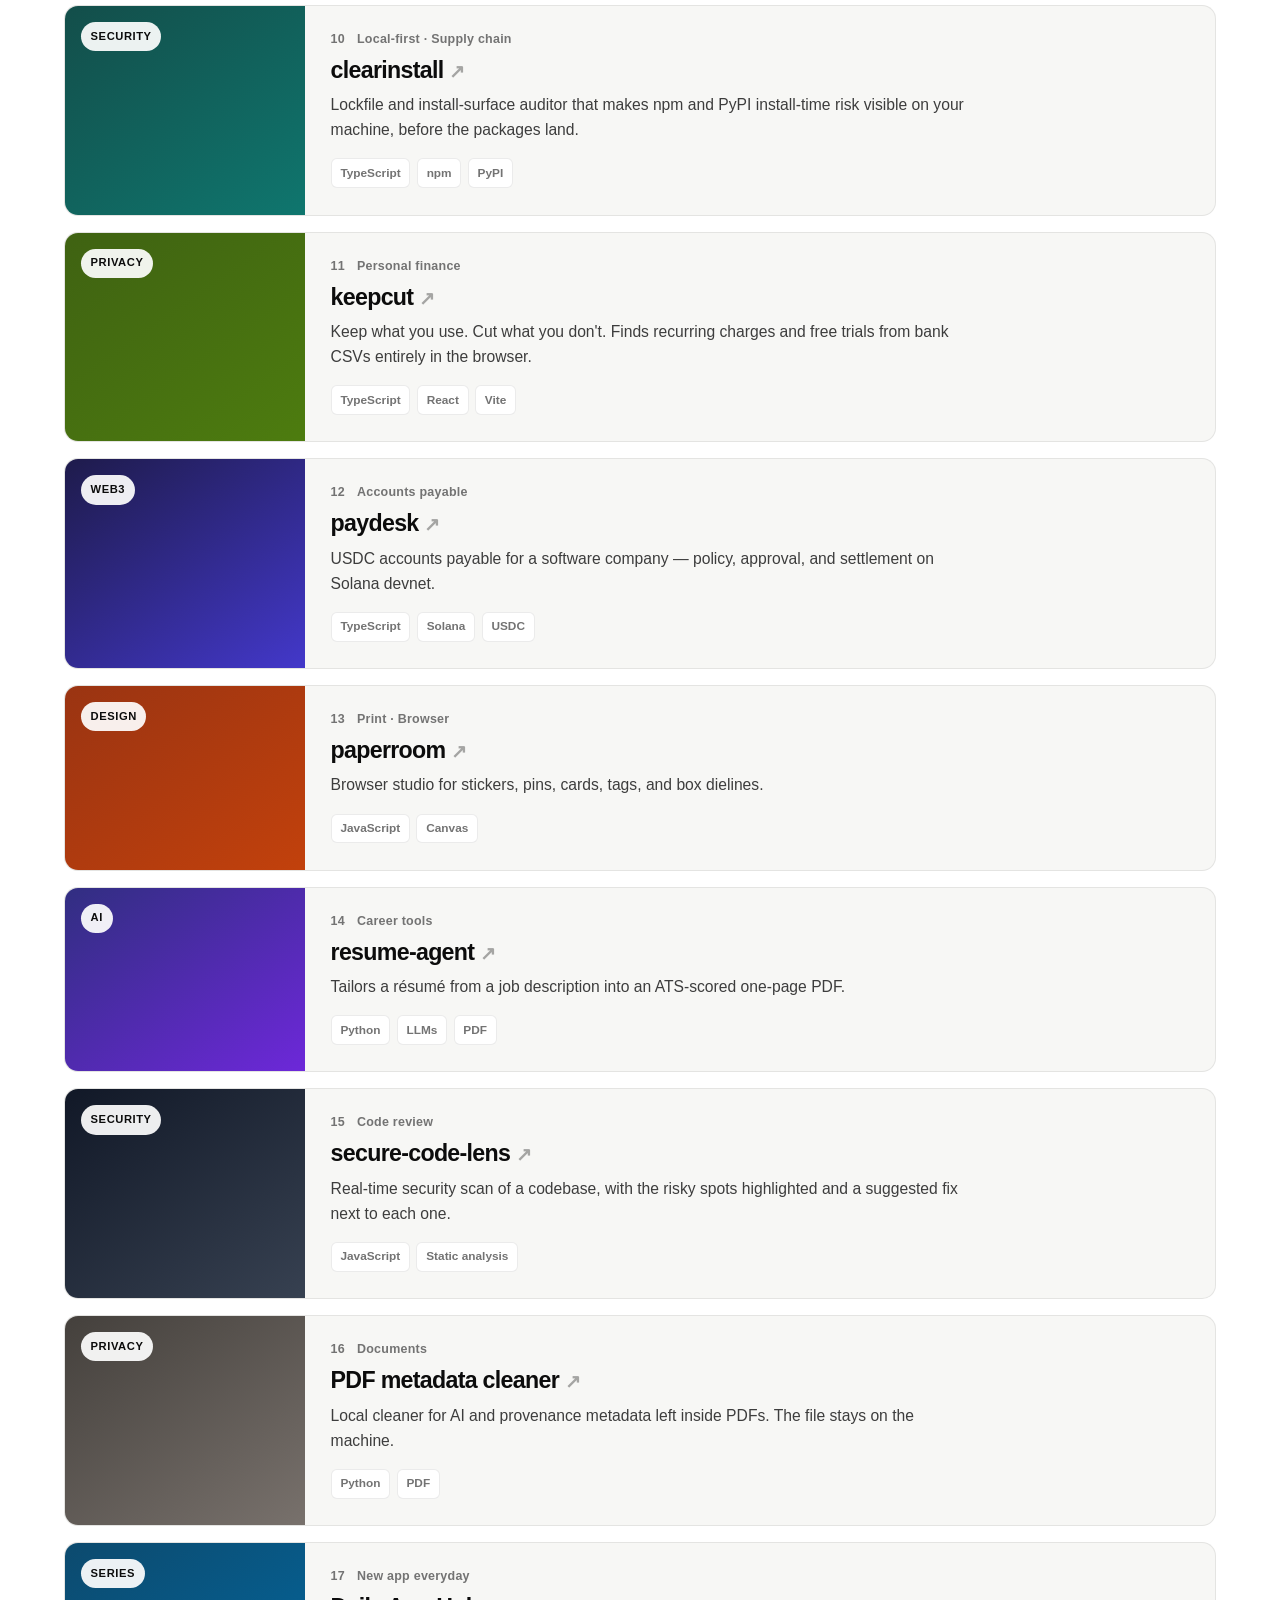
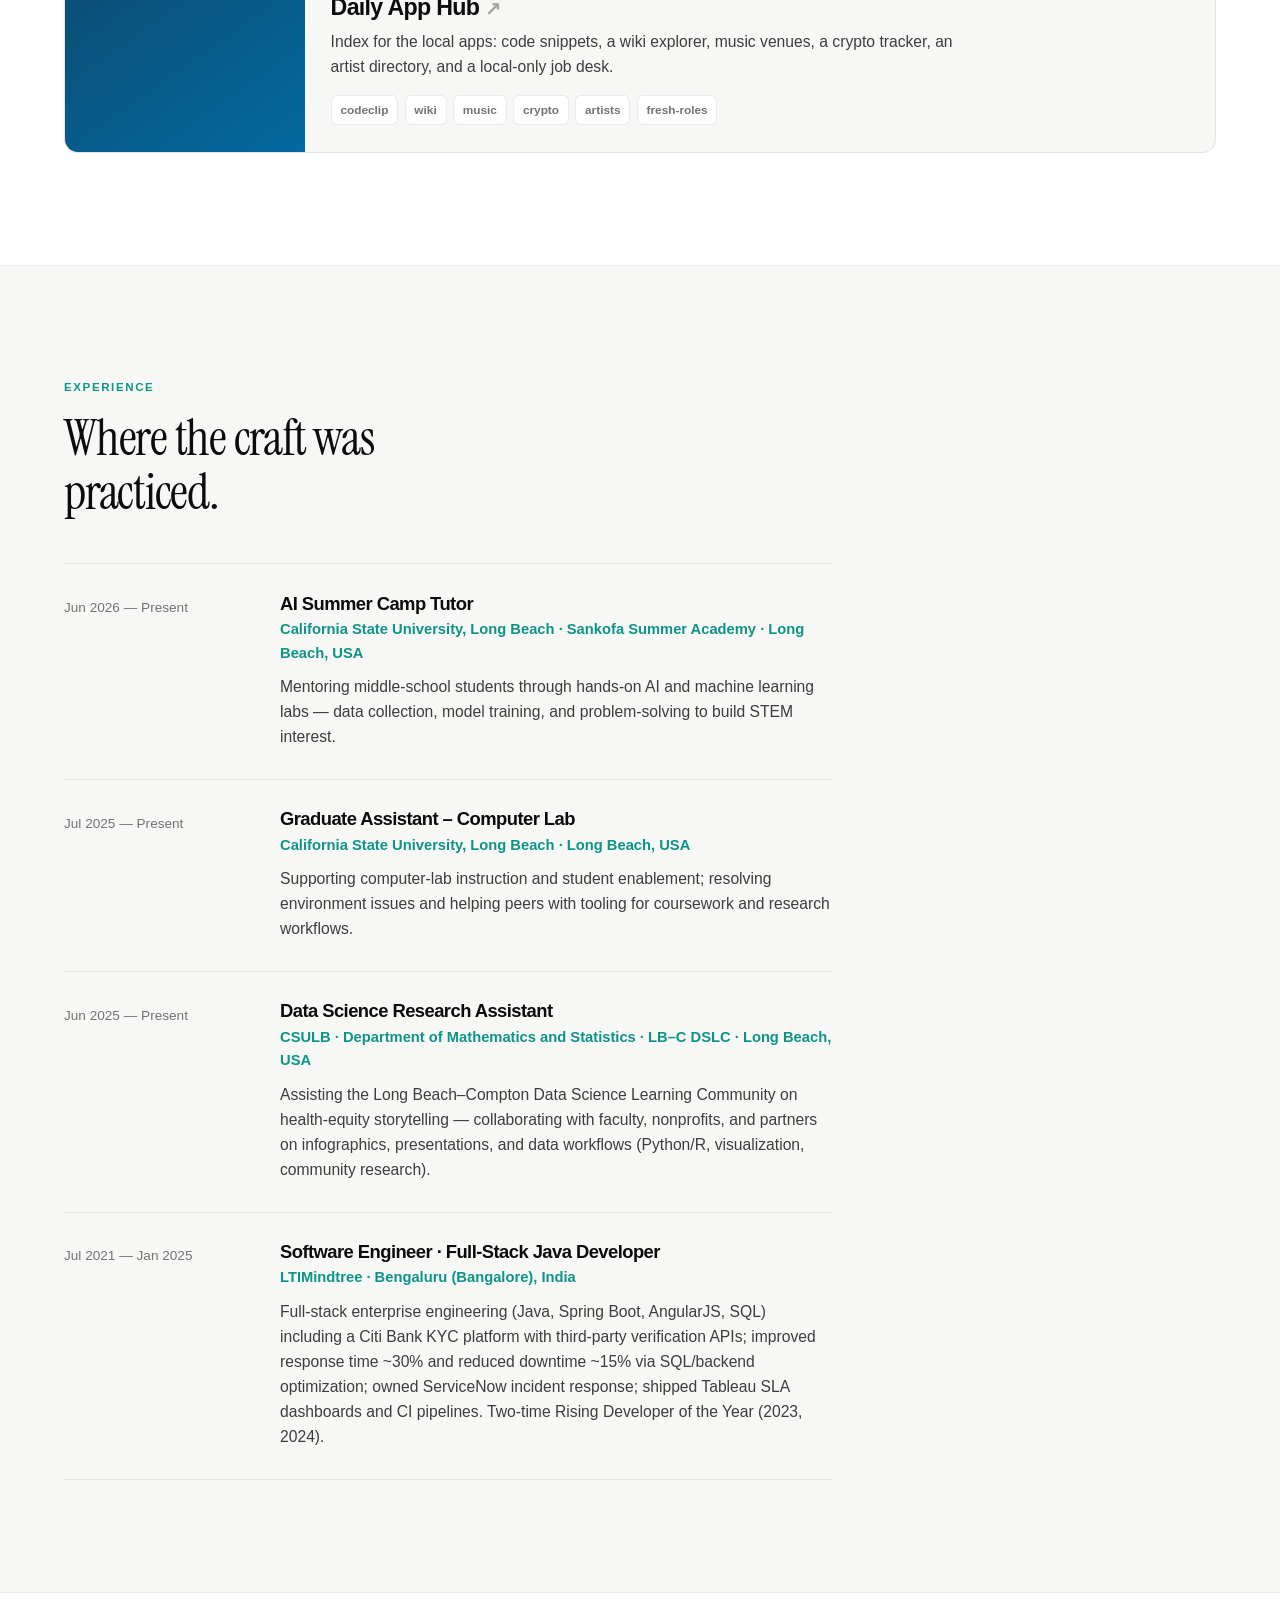
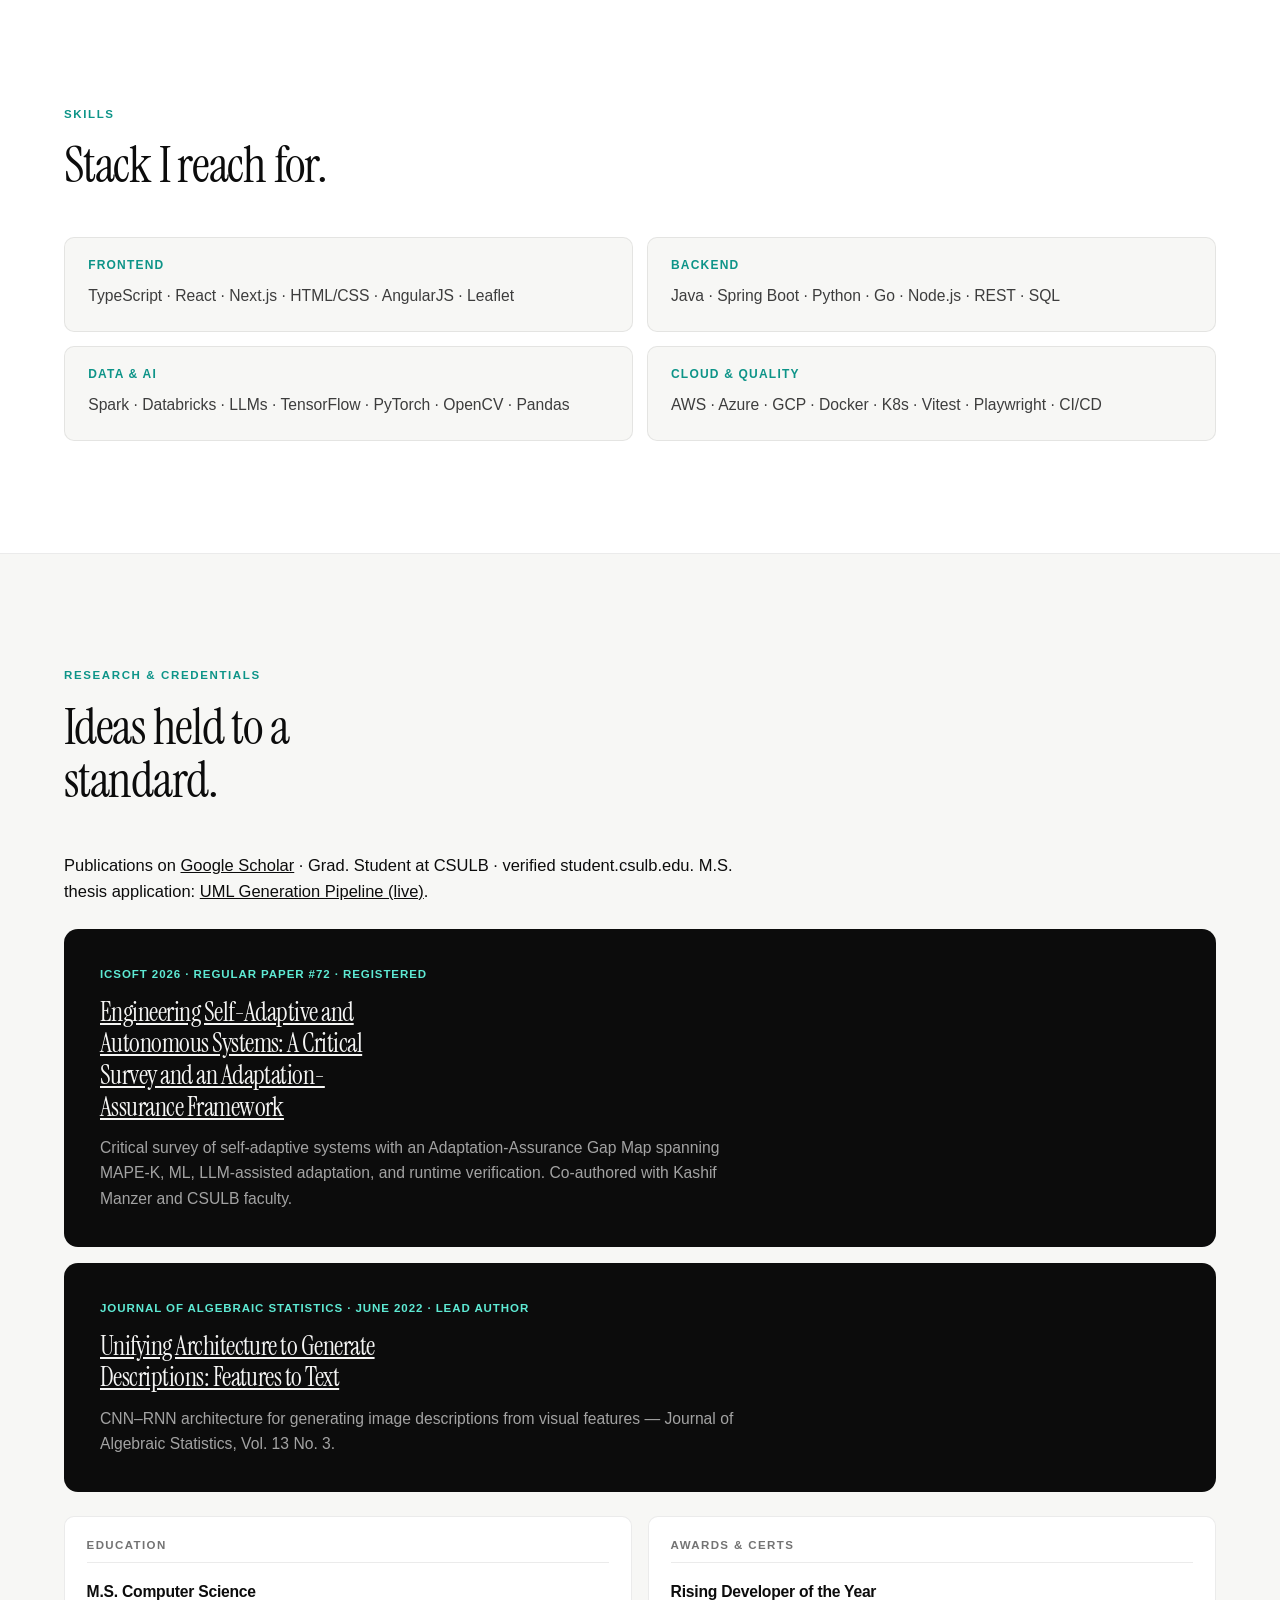
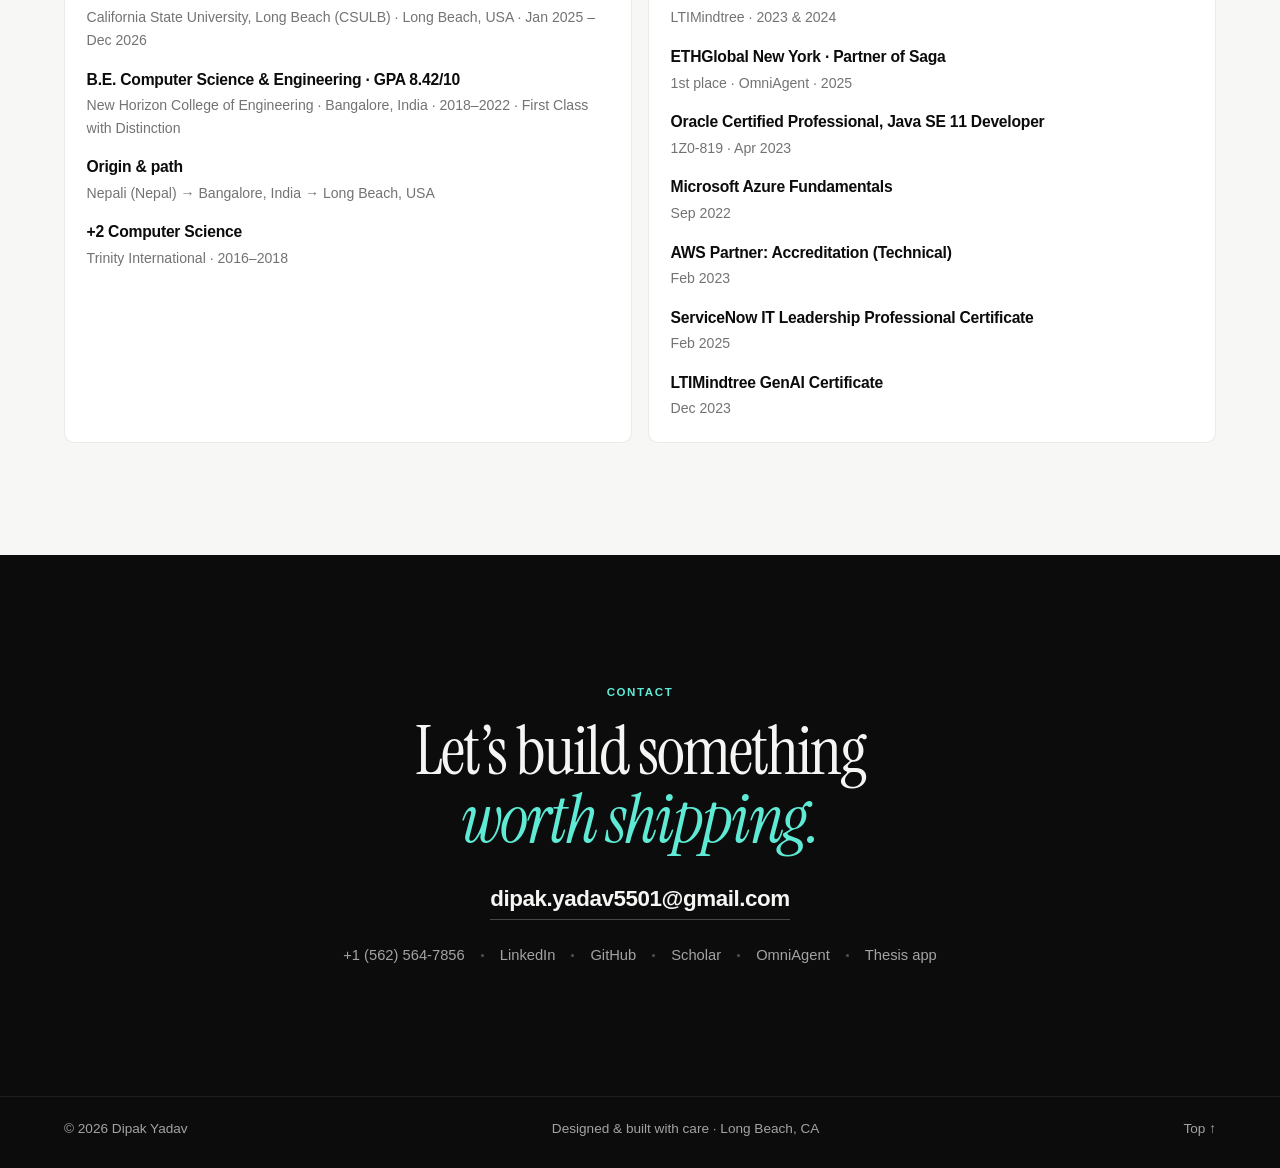
==== commit cfa3936e: "Add the newer public projects to the portfolio. The selected-work grid now includes clearinstall, ke" ====
--- a/index.html
+++ b/index.html
@@ -573,6 +573,212 @@
                 </ul>
               </div>
             </article>
+
+            <a
+              class="project reveal"
+              href="https://github.com/dipak5501/clearinstall"
+              target="_blank"
+              rel="noopener noreferrer"
+            >
+              <div class="project-visual v-clear">
+                <span class="badge">Security</span>
+              </div>
+              <div class="project-content">
+                <div class="project-meta"><span>10</span><span>Local-first · Supply chain</span></div>
+                <h3>clearinstall <span class="arrow">↗</span></h3>
+                <p>
+                  Lockfile and install-surface auditor that makes npm and PyPI
+                  install-time risk visible on your machine, before the packages land.
+                </p>
+                <ul class="tech">
+                  <li>TypeScript</li>
+                  <li>npm</li>
+                  <li>PyPI</li>
+                </ul>
+              </div>
+            </a>
+
+            <a
+              class="project reveal"
+              href="https://github.com/dipak5501/keepcut"
+              target="_blank"
+              rel="noopener noreferrer"
+            >
+              <div class="project-visual v-keep">
+                <span class="badge">Privacy</span>
+              </div>
+              <div class="project-content">
+                <div class="project-meta"><span>11</span><span>Personal finance</span></div>
+                <h3>keepcut <span class="arrow">↗</span></h3>
+                <p>
+                  Keep what you use. Cut what you don't. Finds recurring charges
+                  and free trials from bank CSVs entirely in the browser.
+                </p>
+                <ul class="tech">
+                  <li>TypeScript</li>
+                  <li>React</li>
+                  <li>Vite</li>
+                </ul>
+              </div>
+            </a>
+
+            <a
+              class="project reveal"
+              href="https://github.com/dipak5501/paydesk"
+              target="_blank"
+              rel="noopener noreferrer"
+            >
+              <div class="project-visual v-pay">
+                <span class="badge">Web3</span>
+              </div>
+              <div class="project-content">
+                <div class="project-meta"><span>12</span><span>Accounts payable</span></div>
+                <h3>paydesk <span class="arrow">↗</span></h3>
+                <p>
+                  USDC accounts payable for a software company — policy, approval,
+                  and settlement on Solana devnet.
+                </p>
+                <ul class="tech">
+                  <li>TypeScript</li>
+                  <li>Solana</li>
+                  <li>USDC</li>
+                </ul>
+              </div>
+            </a>
+
+            <a
+              class="project reveal"
+              href="https://github.com/dipak5501/paperroom"
+              target="_blank"
+              rel="noopener noreferrer"
+            >
+              <div class="project-visual v-paper">
+                <span class="badge">Design</span>
+              </div>
+              <div class="project-content">
+                <div class="project-meta"><span>13</span><span>Print · Browser</span></div>
+                <h3>paperroom <span class="arrow">↗</span></h3>
+                <p>
+                  Browser studio for stickers, pins, cards, tags, and box dielines.
+                </p>
+                <ul class="tech">
+                  <li>JavaScript</li>
+                  <li>Canvas</li>
+                </ul>
+              </div>
+            </a>
+
+            <a
+              class="project reveal"
+              href="https://github.com/dipak5501/resume-agent"
+              target="_blank"
+              rel="noopener noreferrer"
+            >
+              <div class="project-visual v-resume">
+                <span class="badge">AI</span>
+              </div>
+              <div class="project-content">
+                <div class="project-meta"><span>14</span><span>Career tools</span></div>
+                <h3>resume-agent <span class="arrow">↗</span></h3>
+                <p>
+                  Tailors a résumé from a job description into an ATS-scored
+                  one-page PDF.
+                </p>
+                <ul class="tech">
+                  <li>Python</li>
+                  <li>LLMs</li>
+                  <li>PDF</li>
+                </ul>
+              </div>
+            </a>
+
+            <a
+              class="project reveal"
+              href="https://github.com/dipak5501/secure-code-lens"
+              target="_blank"
+              rel="noopener noreferrer"
+            >
+              <div class="project-visual v-sec">
+                <span class="badge">Security</span>
+              </div>
+              <div class="project-content">
+                <div class="project-meta"><span>15</span><span>Code review</span></div>
+                <h3>secure-code-lens <span class="arrow">↗</span></h3>
+                <p>
+                  Real-time security scan of a codebase, with the risky spots
+                  highlighted and a suggested fix next to each one.
+                </p>
+                <ul class="tech">
+                  <li>JavaScript</li>
+                  <li>Static analysis</li>
+                </ul>
+              </div>
+            </a>
+
+            <a
+              class="project reveal"
+              href="https://github.com/dipak5501/water-mark-remover"
+              target="_blank"
+              rel="noopener noreferrer"
+            >
+              <div class="project-visual v-pdf">
+                <span class="badge">Privacy</span>
+              </div>
+              <div class="project-content">
+                <div class="project-meta"><span>16</span><span>Documents</span></div>
+                <h3>PDF metadata cleaner <span class="arrow">↗</span></h3>
+                <p>
+                  Local cleaner for AI and provenance metadata left inside PDFs.
+                  The file stays on the machine.
+                </p>
+                <ul class="tech">
+                  <li>Python</li>
+                  <li>PDF</li>
+                </ul>
+              </div>
+            </a>
+
+            <article class="project reveal">
+              <div class="project-visual v-hub">
+                <span class="badge">Series</span>
+              </div>
+              <div class="project-content">
+                <div class="project-meta"><span>17</span><span>New app everyday</span></div>
+                <h3>
+                  <a
+                    href="https://github.com/dipak5501/daily-app-hub"
+                    target="_blank"
+                    rel="noopener noreferrer"
+                    >Daily App Hub <span class="arrow">↗</span></a
+                  >
+                </h3>
+                <p>
+                  Index for the local apps: code snippets, a wiki explorer, music
+                  venues, a crypto tracker, an artist directory, and a local-only
+                  job desk.
+                </p>
+                <ul class="tech">
+                  <li>
+                    <a href="https://github.com/dipak5501/codeclip-app">codeclip</a>
+                  </li>
+                  <li>
+                    <a href="https://github.com/dipak5501/localwiki-explorer">wiki</a>
+                  </li>
+                  <li>
+                    <a href="https://github.com/dipak5501/local-music-explorer">music</a>
+                  </li>
+                  <li>
+                    <a href="https://github.com/dipak5501/crypto-tracker-local">crypto</a>
+                  </li>
+                  <li>
+                    <a href="https://github.com/dipak5501/local-artists-directory">artists</a>
+                  </li>
+                  <li>
+                    <a href="https://github.com/dipak5501/fresh-roles">fresh-roles</a>
+                  </li>
+                </ul>
+              </div>
+            </article>
           </div>
         </div>
       </section>
--- a/styles.css
+++ b/styles.css
@@ -595,6 +595,40 @@
 .v-caption {
   background: linear-gradient(145deg, #1e293b, #334155);
 }
+.v-clear {
+  background: linear-gradient(145deg, #134e4a, #0f766e);
+}
+.v-keep {
+  background: linear-gradient(145deg, #3f6212, #4d7c0f);
+}
+.v-pay {
+  background: linear-gradient(145deg, #1e1b4b, #4338ca);
+}
+.v-paper {
+  background: linear-gradient(145deg, #9a3412, #c2410c);
+}
+.v-resume {
+  background: linear-gradient(145deg, #312e81, #6d28d9);
+}
+.v-sec {
+  background: linear-gradient(145deg, #111827, #374151);
+}
+.v-pdf {
+  background: linear-gradient(145deg, #44403c, #78716c);
+}
+.v-hub {
+  background: linear-gradient(145deg, #0c4a6e, #0369a1);
+}
+
+.tech a,
+.project-content h3 a {
+  color: inherit;
+  text-decoration: none;
+}
+.tech a:hover,
+.project-content h3 a:hover {
+  color: var(--accent);
+}
 
 .project-content {
   padding: 1.5rem 1.6rem 1.65rem;
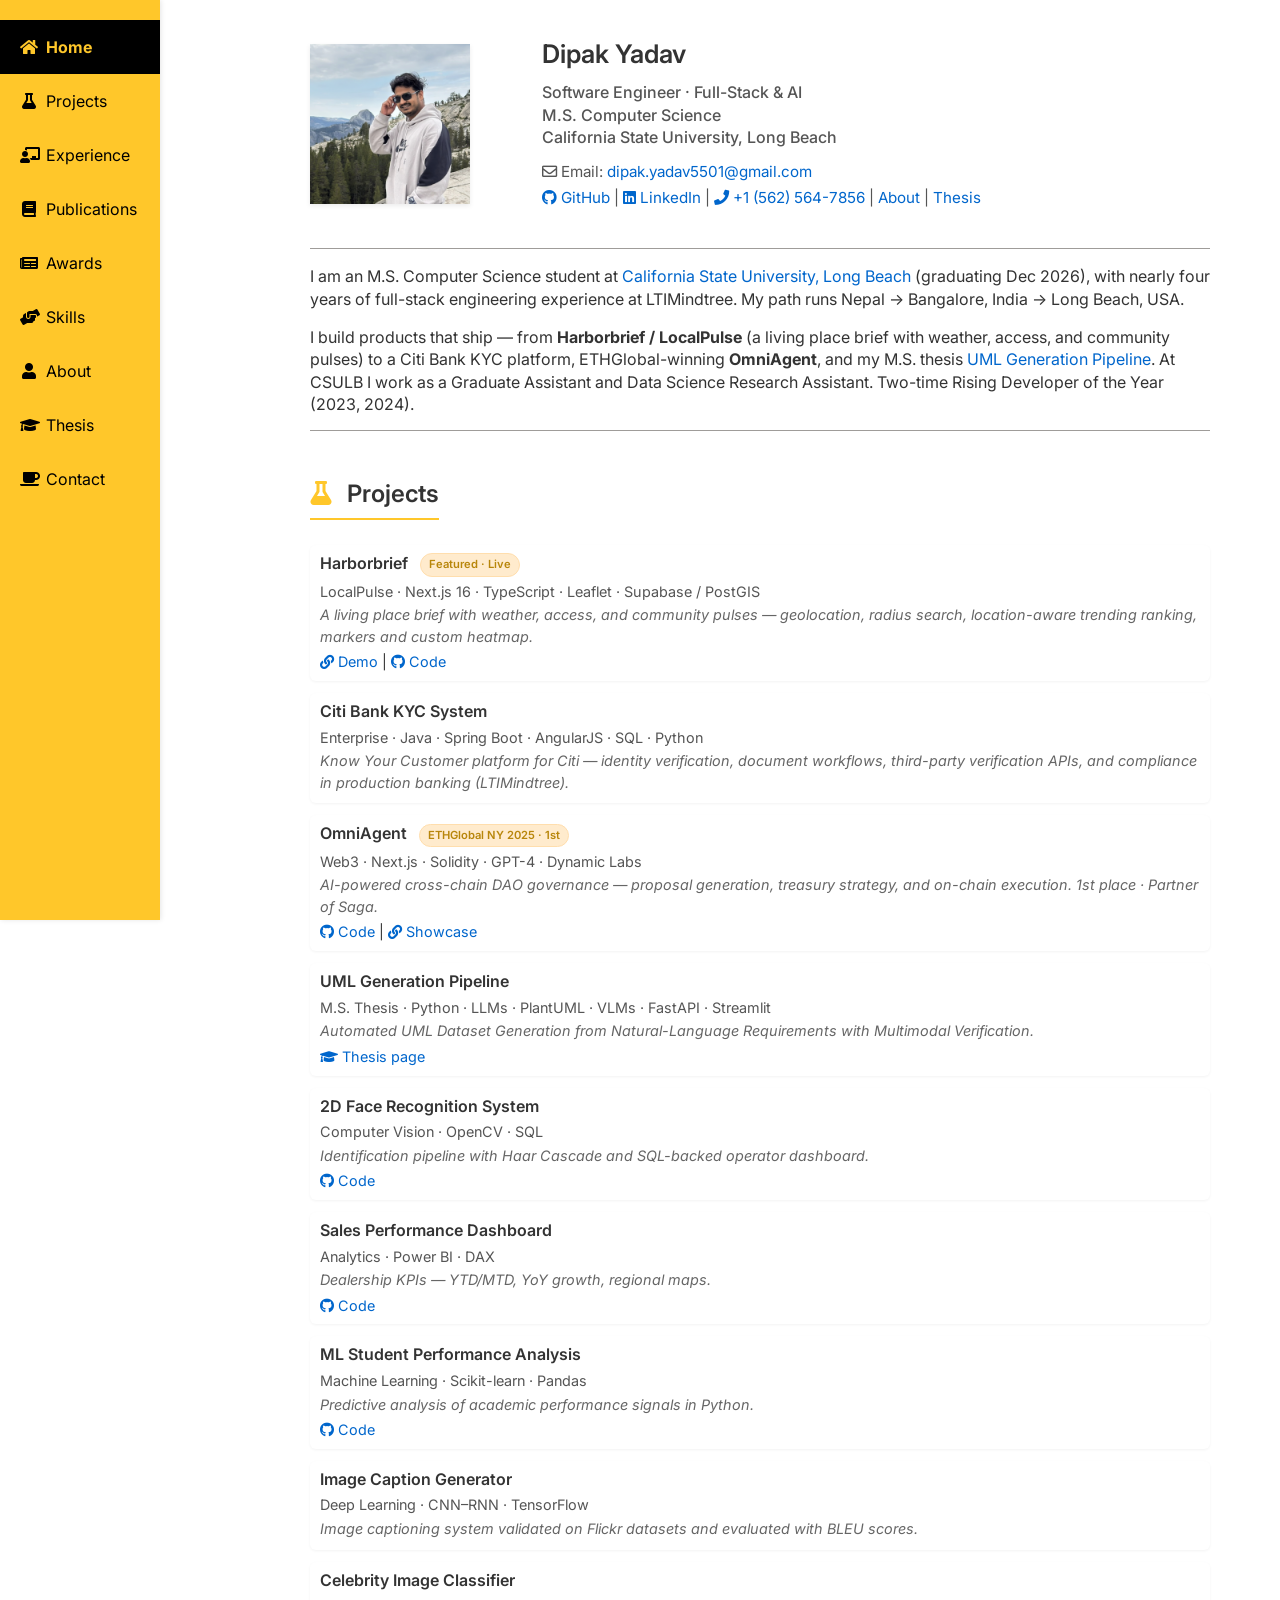
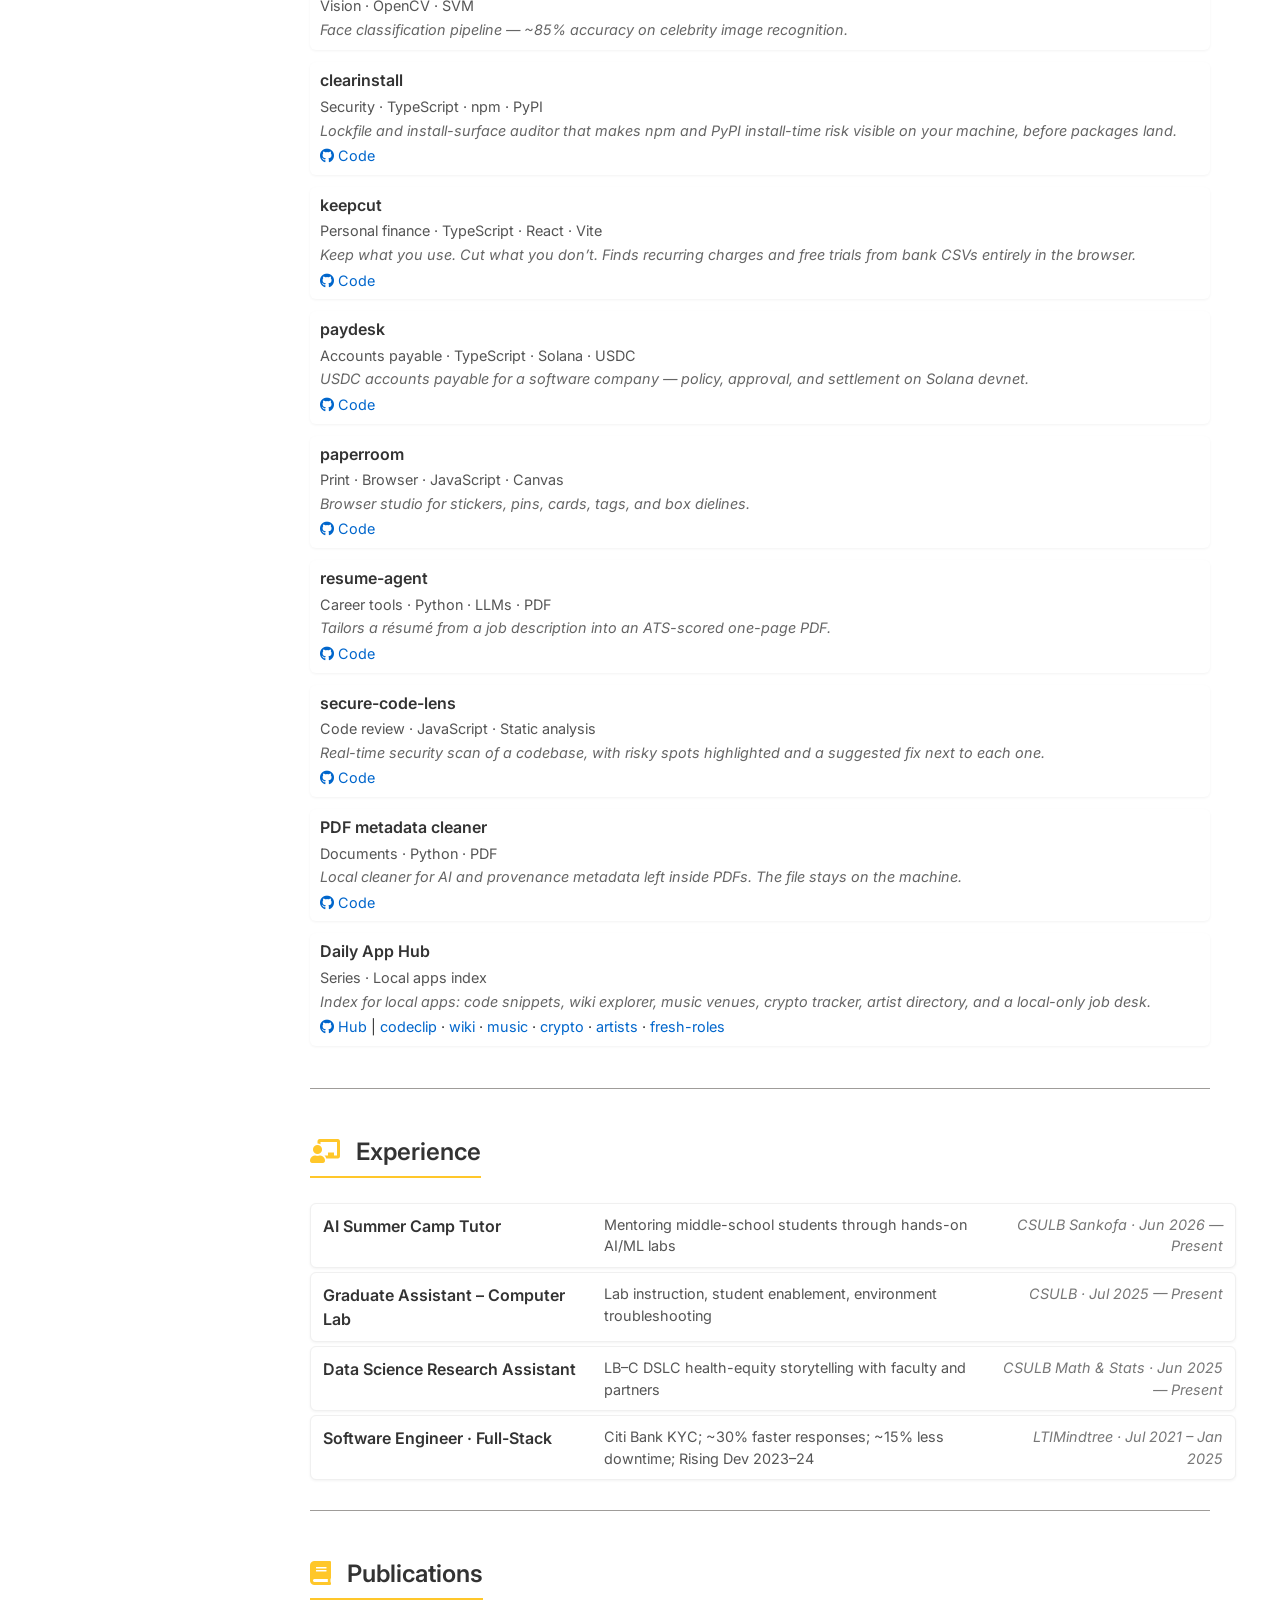
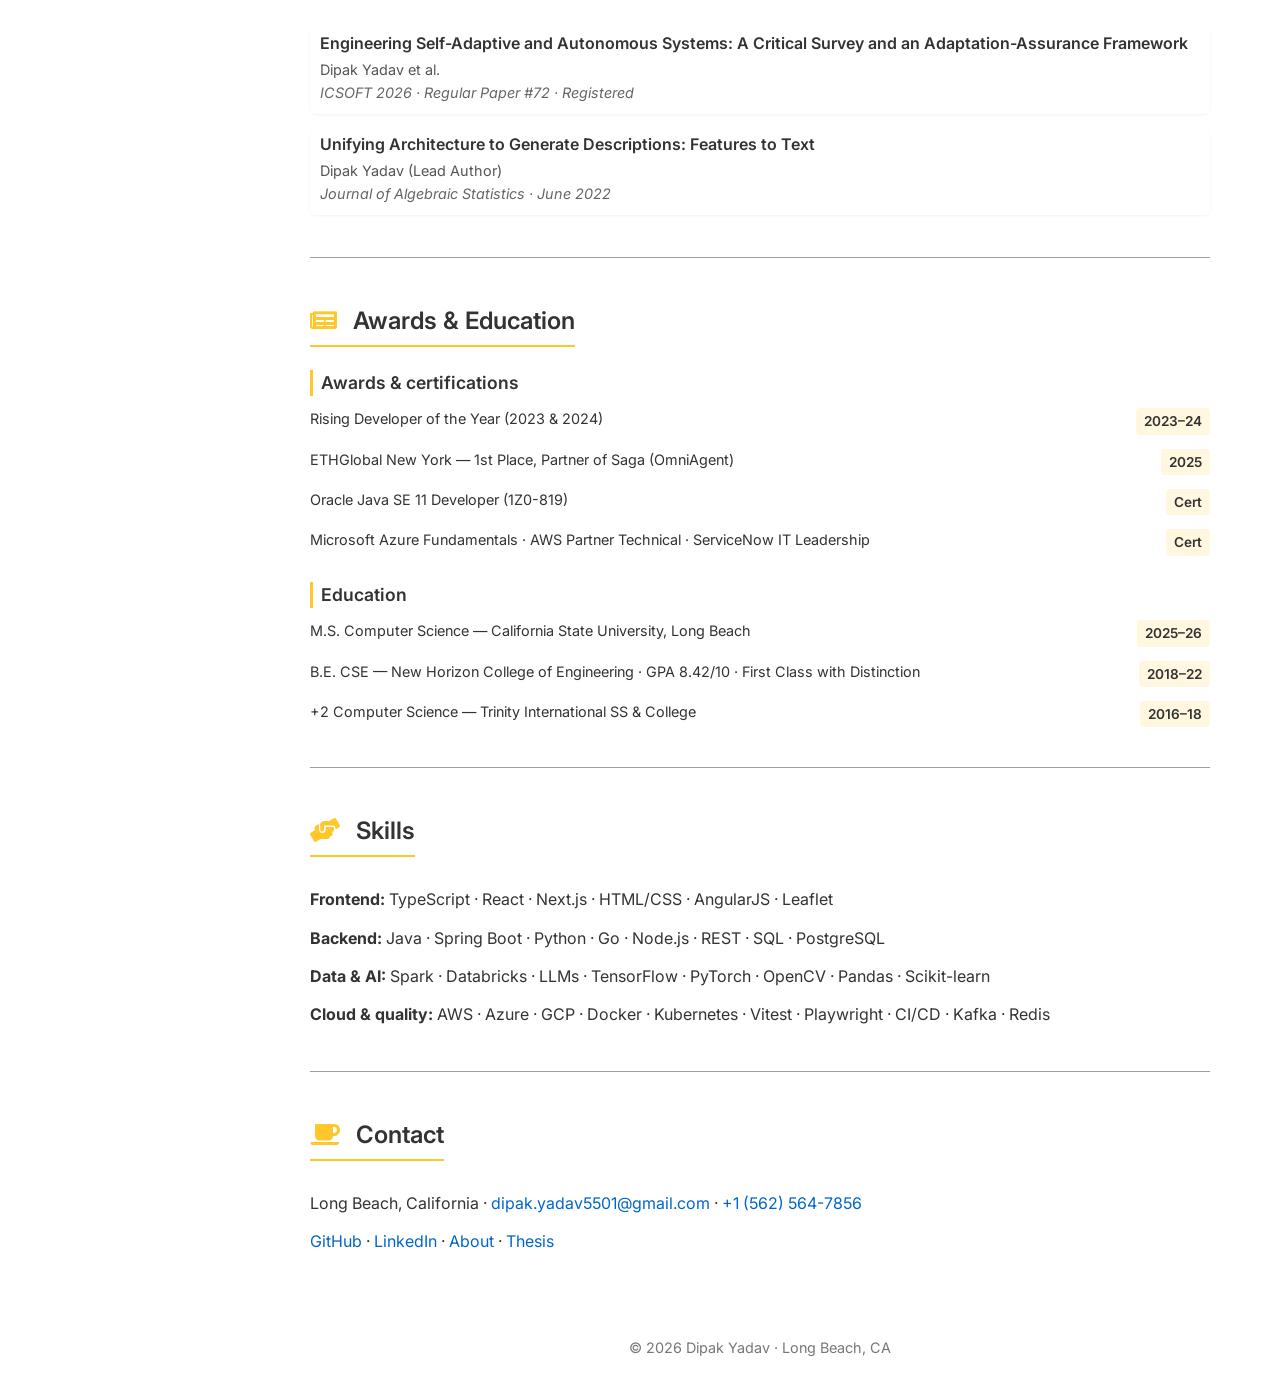
==== commit 54c6310d: "Restyle portfolio to match CSULB academic gold-sidebar layout" ====
--- a/index.html
+++ b/index.html
@@ -3,1060 +3,556 @@
   <head>
     <meta charset="UTF-8" />
     <meta name="viewport" content="width=device-width, initial-scale=1.0" />
-    <title>Dipak Yadav | Software Engineer · CSULB Thesis · ETHGlobal OmniAgent</title>
+    <title>Dipak Yadav - CSULB</title>
     <meta
       name="description"
-      content="Dipak Yadav — Nepali software engineer in Long Beach, USA. Path: Nepal → Bangalore, India (B.E. CSE, New Horizon / LTIMindtree) → Long Beach, CA (M.S. CS, CSULB). Thesis: Automated UML Dataset Generation. ETHGlobal OmniAgent winner."
-    />
-    <meta name="author" content="Dipak Yadav" />
-    <meta
-      name="keywords"
-      content="Dipak Yadav, Dipak Yadav Nepal, Dipak Yadav Nepali, Dipak Yadav Bangalore, Dipak Yadav Long Beach, Dipak Yadav USA, Dipak Yadav CSULB, Dipak Yadav New Horizon, Dipak Yadav thesis, Dipak Yadav UML, Software Engineer Long Beach, Bangalore India, LTIMindtree, OmniAgent, ETHGlobal"
+      content="Dipak Yadav — Software Engineer. M.S. CS at CSULB. Harborbrief / LocalPulse, ETHGlobal OmniAgent, Citi KYC, thesis UML pipeline, research and full-stack systems."
     />
     <link rel="canonical" href="https://dipak5501.github.io/" />
-    <meta property="og:type" content="website" />
-    <meta property="og:url" content="https://dipak5501.github.io/" />
-    <meta property="og:title" content="Dipak Yadav | Software Engineer · CSULB · ETHGlobal OmniAgent" />
-    <meta
-      property="og:description"
-      content="Nepali software engineer: Nepal → Bangalore → Long Beach. M.S. CS at CSULB. Thesis + ETHGlobal OmniAgent. Former LTIMindtree."
+    <meta name="theme-color" content="#FFC72A" />
+    <link
+      rel="stylesheet"
+      href="https://cdnjs.cloudflare.com/ajax/libs/font-awesome/5.15.3/css/all.min.css"
     />
-    <meta property="og:image" content="https://dipak5501.github.io/avatar.png" />
-    <meta name="twitter:card" content="summary" />
-    <meta name="twitter:title" content="Dipak Yadav | Software Engineer" />
-    <meta
-      name="twitter:description"
-      content="Nepal → Bangalore → Long Beach · CSULB · ETHGlobal OmniAgent · ex-LTIMindtree"
-    />
-    <meta name="twitter:image" content="https://dipak5501.github.io/avatar.png" />
-    <meta name="theme-color" content="#fafafa" />
-    <script type="application/ld+json">
-      {
-        "@context": "https://schema.org",
-        "@type": "Person",
-        "name": "Dipak Yadav",
-        "url": "https://dipak5501.github.io/",
-        "image": "https://dipak5501.github.io/avatar.png",
-        "email": "mailto:dipak.yadav5501@gmail.com",
-        "telephone": "+1-562-564-7856",
-        "jobTitle": "Software Engineer",
-        "nationality": {
-          "@type": "Country",
-          "name": "Nepal"
-        },
-        "affiliation": {
-          "@type": "CollegeOrUniversity",
-          "name": "California State University, Long Beach",
-          "address": {
-            "@type": "PostalAddress",
-            "addressLocality": "Long Beach",
-            "addressRegion": "CA",
-            "addressCountry": "US"
-          }
-        },
-        "alumniOf": [
-          {
-            "@type": "CollegeOrUniversity",
-            "name": "California State University, Long Beach",
-            "address": {
-              "@type": "PostalAddress",
-              "addressLocality": "Long Beach",
-              "addressRegion": "CA",
-              "addressCountry": "US"
-            }
-          },
-          {
-            "@type": "CollegeOrUniversity",
-            "name": "New Horizon College of Engineering",
-            "address": {
-              "@type": "PostalAddress",
-              "addressLocality": "Bangalore",
-              "addressRegion": "Karnataka",
-              "addressCountry": "IN"
-            }
-          }
-        ],
-        "address": {
-          "@type": "PostalAddress",
-          "addressLocality": "Long Beach",
-          "addressRegion": "CA",
-          "addressCountry": "US"
-        },
-        "homeLocation": {
-          "@type": "Place",
-          "name": "Long Beach, California, USA",
-          "address": {
-            "@type": "PostalAddress",
-            "addressLocality": "Long Beach",
-            "addressRegion": "CA",
-            "addressCountry": "US"
-          }
-        },
-        "sameAs": [
-          "https://github.com/dipak5501",
-          "https://www.linkedin.com/in/dipak-yadav01/",
-          "https://scholar.google.com/citations?user=p94PqbsAAAAJ&hl=en",
-          "https://ethglobal.com/showcase/omniagent-mxsn4",
-          "https://www.csulb.edu/college-of-engineering/computer-engineering-computer-science/article/csulb-cecs-students-win-1st",
-          "https://dipak5501.github.io/thesis.html",
-          "https://dipak5501.github.io/about.html",
-          "https://superior-fighters-sarah-say.trycloudflare.com"
-        ],
-        "knowsAbout": [
-          "Software Engineering",
-          "Full-Stack Development",
-          "Artificial Intelligence",
-          "UML generation",
-          "Web3",
-          "Data Science"
-        ],
-        "hasCredential": [
-          "M.S. Computer Science, California State University, Long Beach",
-          "B.E. Computer Science & Engineering, New Horizon College of Engineering, Bangalore"
-        ],
-        "mainEntityOfPage": "https://dipak5501.github.io/",
-        "subjectOf": {
-          "@type": "Thesis",
-          "name": "Automated UML Dataset Generation from Natural-Language Requirements with Multimodal Verification",
-          "url": "https://dipak5501.github.io/thesis.html",
-          "author": "Dipak Yadav"
-        }
-      }
-    </script>
-    <link rel="preconnect" href="https://api.fontshare.com" />
     <link rel="preconnect" href="https://fonts.googleapis.com" />
     <link rel="preconnect" href="https://fonts.gstatic.com" crossorigin />
     <link
-      href="https://api.fontshare.com/v2/css?f[]=satoshi@400,500,600,700&display=swap"
-      rel="stylesheet"
-    />
-    <link
-      href="https://fonts.googleapis.com/css2?family=Instrument+Serif:ital@0;1&display=swap"
+      href="https://fonts.googleapis.com/css2?family=Inter:wght@300;400;500;600;700&display=swap"
       rel="stylesheet"
     />
     <link rel="stylesheet" href="styles.css" />
   </head>
   <body>
-    <div class="noise" aria-hidden="true"></div>
     <a class="skip" href="#main">Skip to content</a>
 
-    <header class="nav" id="site-nav">
-      <div class="nav-inner">
-        <a class="logo" href="#top">
-          <span class="logo-mark">DY</span>
-          <span class="logo-text">Dipak Yadav</span>
-        </a>
-        <nav class="nav-links" id="nav-links" aria-label="Primary">
-          <a href="#work">Work</a>
-          <a href="thesis.html">Thesis</a>
-          <a href="#highlights">Highlights</a>
-          <a href="about.html">About</a>
-          <a href="#experience">Experience</a>
-          <a href="#research">Research</a>
-          <a class="nav-cta" href="#contact">Contact</a>
-        </nav>
-        <button
-          class="nav-toggle"
-          type="button"
-          aria-expanded="false"
-          aria-controls="nav-links"
-          aria-label="Open menu"
-        >
-          <span></span><span></span>
-        </button>
-      </div>
-    </header>
-
-    <main id="main">
-      <section class="hero" id="top">
-        <div class="hero-grid">
-          <div class="hero-copy">
-            <p class="hero-status">
-              <span class="dot" aria-hidden="true"></span>
-              Nepali · Nepal → Bangalore → Long Beach · Available for opportunities
+    <div class="page-container">
+      <nav class="sidebar" id="sidebar" aria-label="Primary">
+        <a href="#index" class="active"><i class="fas fa-home"></i> Home</a>
+        <a href="#projects"><i class="fas fa-flask"></i> Projects</a>
+        <a href="#experience"><i class="fas fa-chalkboard-teacher"></i> Experience</a>
+        <a href="#publications"><i class="fas fa-book"></i> Publications</a>
+        <a href="#awards"><i class="fas fa-newspaper"></i> Awards</a>
+        <a href="#skills"><i class="fas fa-hands-helping"></i> Skills</a>
+        <a href="about.html"><i class="fas fa-user"></i> About</a>
+        <a href="thesis.html"><i class="fas fa-graduation-cap"></i> Thesis</a>
+        <a href="#contact"><i class="fas fa-coffee"></i> Contact</a>
+      </nav>
+
+      <div class="main-content" id="main">
+        <div class="container-inner" id="index">
+          <div class="profile-section">
+            <img class="profile-image" src="avatar.png" alt="Dipak Yadav" width="160" height="160" />
+            <div class="profile-info">
+              <h1 class="profile-name">Dipak Yadav</h1>
+              <div class="profile-title">
+                Software Engineer · Full-Stack &amp; AI<br />
+                M.S. Computer Science<br />
+                California State University, Long Beach
+              </div>
+              <div class="profile-contact">
+                <p>
+                  <i class="far fa-envelope"></i> Email:
+                  <a class="simple-link" href="mailto:dipak.yadav5501@gmail.com"
+                    >dipak.yadav5501@gmail.com</a
+                  >
+                </p>
+                <p>
+                  <a
+                    href="https://github.com/dipak5501"
+                    class="simple-link"
+                    target="_blank"
+                    rel="noopener noreferrer"
+                    ><i class="fab fa-github"></i> GitHub</a
+                  >
+                  |
+                  <a
+                    href="https://www.linkedin.com/in/dipak-yadav01/"
+                    class="simple-link"
+                    target="_blank"
+                    rel="noopener noreferrer"
+                    ><i class="fab fa-linkedin"></i> LinkedIn</a
+                  >
+                  |
+                  <a href="tel:+15625647856" class="simple-link"
+                    ><i class="fas fa-phone"></i> +1 (562) 564-7856</a
+                  >
+                  |
+                  <a href="about.html" class="simple-link">About</a>
+                  |
+                  <a href="thesis.html" class="simple-link">Thesis</a>
+                </p>
+              </div>
+            </div>
+          </div>
+
+          <hr class="section-divider" />
+
+          <div class="bio-text">
+            <p>
+              I am an M.S. Computer Science student at
+              <a class="simple-link" href="https://www.csulb.edu/" target="_blank" rel="noopener noreferrer"
+                >California State University, Long Beach</a
+              >
+              (graduating Dec 2026), with nearly four years of full-stack
+              engineering experience at LTIMindtree. My path runs Nepal →
+              Bangalore, India → Long Beach, USA.
             </p>
-            <h1 class="hero-name">
-              <span class="name-line">Dipak</span>
-              <span class="name-line serif">Yadav</span>
-            </h1>
-            <p class="hero-role">Software Engineer · Full-Stack &amp; AI · CSULB</p>
-            <p class="hero-lede">
-              Nepali software engineer — M.S. CS at CSULB, M.S. thesis
-              <a href="thesis.html">UML Generation Pipeline</a>, ETHGlobal OmniAgent
-              winner, ex-LTIMindtree (Bangalore). Craft, performance, and clarity.
+            <p>
+              I build products that ship — from
+              <strong>Harborbrief / LocalPulse</strong> (a living place brief with
+              weather, access, and community pulses) to a Citi Bank KYC platform,
+              ETHGlobal-winning <strong>OmniAgent</strong>, and my M.S. thesis
+              <a class="simple-link" href="thesis.html">UML Generation Pipeline</a>.
+              At CSULB I work as a Graduate Assistant and Data Science Research
+              Assistant. Two-time Rising Developer of the Year (2023, 2024).
             </p>
-            <div class="hero-actions">
-              <a class="btn btn-primary" href="#work">
-                View selected work
-                <svg width="14" height="14" viewBox="0 0 14 14" fill="none" aria-hidden="true">
-                  <path d="M2 7h10M8 3l4 4-4 4" stroke="currentColor" stroke-width="1.5" stroke-linecap="round" stroke-linejoin="round"/>
-                </svg>
-              </a>
-              <a class="btn btn-ghost" href="mailto:dipak.yadav5501@gmail.com">Email me</a>
-              <a
-                class="btn btn-text"
-                href="https://github.com/dipak5501"
-                target="_blank"
-                rel="noopener noreferrer"
-                >GitHub ↗</a
-              >
-              <a
-                class="btn btn-text"
-                href="https://www.linkedin.com/in/dipak-yadav01/"
-                target="_blank"
-                rel="noopener noreferrer"
-                >LinkedIn ↗</a
-              >
-              <a
-                class="btn btn-text"
-                href="https://scholar.google.com/citations?user=p94PqbsAAAAJ&hl=en"
-                target="_blank"
-                rel="noopener noreferrer"
-                >Scholar ↗</a
-              >
-            </div>
-            <ul class="hero-proof" aria-label="Highlights">
-              <li><strong>3y 7m</strong><span>Industry</span></li>
-              <li><strong>ETHGlobal</strong><span>1st · Saga</span></li>
-              <li><strong>Rising Dev</strong><span>2023 &amp; 2024</span></li>
-              <li><strong>M.S. CS</strong><span>CSULB ’26</span></li>
-            </ul>
           </div>
-          <div class="hero-photo reveal">
-            <div class="photo-frame">
-              <img src="avatar.png" alt="Dipak Yadav" width="800" height="800" fetchpriority="high" />
-            </div>
-            <p class="photo-caption">@dipak5501</p>
+
+          <hr class="section-divider" />
+
+          <section id="projects" class="section">
+            <h2 class="section-title"><i class="fas fa-flask"></i> Projects</h2>
+            <div class="publications-container">
+              <div class="publication-item">
+                <h3 class="publication-title">
+                  Harborbrief <span class="award-badge">Featured · Live</span>
+                </h3>
+                <p class="publication-authors">
+                  LocalPulse · Next.js 16 · TypeScript · Leaflet · Supabase / PostGIS
+                </p>
+                <p class="publication-venue">
+                  A living place brief with weather, access, and community pulses —
+                  geolocation, radius search, location-aware trending ranking,
+                  markers and custom heatmap.
+                </p>
+                <p class="publication-links">
+                  <a class="simple-link" href="https://dipak5501.github.io/localpulse/" target="_blank" rel="noopener noreferrer"
+                    ><i class="fas fa-link"></i> Demo</a
+                  >
+                  |
+                  <a class="simple-link" href="https://github.com/dipak5501/localpulse" target="_blank" rel="noopener noreferrer"
+                    ><i class="fab fa-github"></i> Code</a
+                  >
+                </p>
+              </div>
+
+              <div class="publication-item">
+                <h3 class="publication-title">Citi Bank KYC System</h3>
+                <p class="publication-authors">
+                  Enterprise · Java · Spring Boot · AngularJS · SQL · Python
+                </p>
+                <p class="publication-venue">
+                  Know Your Customer platform for Citi — identity verification,
+                  document workflows, third-party verification APIs, and compliance
+                  in production banking (LTIMindtree).
+                </p>
+              </div>
+
+              <div class="publication-item">
+                <h3 class="publication-title">
+                  OmniAgent <span class="award-badge">ETHGlobal NY 2025 · 1st</span>
+                </h3>
+                <p class="publication-authors">
+                  Web3 · Next.js · Solidity · GPT-4 · Dynamic Labs
+                </p>
+                <p class="publication-venue">
+                  AI-powered cross-chain DAO governance — proposal generation,
+                  treasury strategy, and on-chain execution. 1st place · Partner of
+                  Saga.
+                </p>
+                <p class="publication-links">
+                  <a class="simple-link" href="https://github.com/dipak5501/omniagent-app" target="_blank" rel="noopener noreferrer"
+                    ><i class="fab fa-github"></i> Code</a
+                  >
+                  |
+                  <a class="simple-link" href="https://ethglobal.com/showcase/omniagent-mxsn4" target="_blank" rel="noopener noreferrer"
+                    ><i class="fas fa-link"></i> Showcase</a
+                  >
+                </p>
+              </div>
+
+              <div class="publication-item">
+                <h3 class="publication-title">UML Generation Pipeline</h3>
+                <p class="publication-authors">
+                  M.S. Thesis · Python · LLMs · PlantUML · VLMs · FastAPI · Streamlit
+                </p>
+                <p class="publication-venue">
+                  Automated UML Dataset Generation from Natural-Language Requirements
+                  with Multimodal Verification.
+                </p>
+                <p class="publication-links">
+                  <a class="simple-link" href="thesis.html"><i class="fas fa-graduation-cap"></i> Thesis page</a>
+                </p>
+              </div>
+
+              <div class="publication-item">
+                <h3 class="publication-title">2D Face Recognition System</h3>
+                <p class="publication-authors">Computer Vision · OpenCV · SQL</p>
+                <p class="publication-venue">
+                  Identification pipeline with Haar Cascade and SQL-backed operator
+                  dashboard.
+                </p>
+                <p class="publication-links">
+                  <a class="simple-link" href="https://github.com/dipak5501/-Criminal-identification-using-2D-face-recognition-system" target="_blank" rel="noopener noreferrer"
+                    ><i class="fab fa-github"></i> Code</a
+                  >
+                </p>
+              </div>
+
+              <div class="publication-item">
+                <h3 class="publication-title">Sales Performance Dashboard</h3>
+                <p class="publication-authors">Analytics · Power BI · DAX</p>
+                <p class="publication-venue">
+                  Dealership KPIs — YTD/MTD, YoY growth, regional maps.
+                </p>
+                <p class="publication-links">
+                  <a class="simple-link" href="https://github.com/dipak5501/Sales-Performance-Dashboard" target="_blank" rel="noopener noreferrer"
+                    ><i class="fab fa-github"></i> Code</a
+                  >
+                </p>
+              </div>
+
+              <div class="publication-item">
+                <h3 class="publication-title">ML Student Performance Analysis</h3>
+                <p class="publication-authors">Machine Learning · Scikit-learn · Pandas</p>
+                <p class="publication-venue">
+                  Predictive analysis of academic performance signals in Python.
+                </p>
+                <p class="publication-links">
+                  <a class="simple-link" href="https://github.com/dipak5501/ML_Student_Performance_Analysis" target="_blank" rel="noopener noreferrer"
+                    ><i class="fab fa-github"></i> Code</a
+                  >
+                </p>
+              </div>
+
+              <div class="publication-item">
+                <h3 class="publication-title">Image Caption Generator</h3>
+                <p class="publication-authors">Deep Learning · CNN–RNN · TensorFlow</p>
+                <p class="publication-venue">
+                  Image captioning system validated on Flickr datasets and evaluated
+                  with BLEU scores.
+                </p>
+              </div>
+
+              <div class="publication-item">
+                <h3 class="publication-title">Celebrity Image Classifier</h3>
+                <p class="publication-authors">Vision · OpenCV · SVM</p>
+                <p class="publication-venue">
+                  Face classification pipeline — ~85% accuracy on celebrity image
+                  recognition.
+                </p>
+              </div>
+
+              <div class="publication-item">
+                <h3 class="publication-title">clearinstall</h3>
+                <p class="publication-authors">Security · TypeScript · npm · PyPI</p>
+                <p class="publication-venue">
+                  Lockfile and install-surface auditor that makes npm and PyPI
+                  install-time risk visible on your machine, before packages land.
+                </p>
+                <p class="publication-links">
+                  <a class="simple-link" href="https://github.com/dipak5501/clearinstall" target="_blank" rel="noopener noreferrer"
+                    ><i class="fab fa-github"></i> Code</a
+                  >
+                </p>
+              </div>
+
+              <div class="publication-item">
+                <h3 class="publication-title">keepcut</h3>
+                <p class="publication-authors">Personal finance · TypeScript · React · Vite</p>
+                <p class="publication-venue">
+                  Keep what you use. Cut what you don’t. Finds recurring charges and
+                  free trials from bank CSVs entirely in the browser.
+                </p>
+                <p class="publication-links">
+                  <a class="simple-link" href="https://github.com/dipak5501/keepcut" target="_blank" rel="noopener noreferrer"
+                    ><i class="fab fa-github"></i> Code</a
+                  >
+                </p>
+              </div>
+
+              <div class="publication-item">
+                <h3 class="publication-title">paydesk</h3>
+                <p class="publication-authors">Accounts payable · TypeScript · Solana · USDC</p>
+                <p class="publication-venue">
+                  USDC accounts payable for a software company — policy, approval, and
+                  settlement on Solana devnet.
+                </p>
+                <p class="publication-links">
+                  <a class="simple-link" href="https://github.com/dipak5501/paydesk" target="_blank" rel="noopener noreferrer"
+                    ><i class="fab fa-github"></i> Code</a
+                  >
+                </p>
+              </div>
+
+              <div class="publication-item">
+                <h3 class="publication-title">paperroom</h3>
+                <p class="publication-authors">Print · Browser · JavaScript · Canvas</p>
+                <p class="publication-venue">
+                  Browser studio for stickers, pins, cards, tags, and box dielines.
+                </p>
+                <p class="publication-links">
+                  <a class="simple-link" href="https://github.com/dipak5501/paperroom" target="_blank" rel="noopener noreferrer"
+                    ><i class="fab fa-github"></i> Code</a
+                  >
+                </p>
+              </div>
+
+              <div class="publication-item">
+                <h3 class="publication-title">resume-agent</h3>
+                <p class="publication-authors">Career tools · Python · LLMs · PDF</p>
+                <p class="publication-venue">
+                  Tailors a résumé from a job description into an ATS-scored one-page
+                  PDF.
+                </p>
+                <p class="publication-links">
+                  <a class="simple-link" href="https://github.com/dipak5501/resume-agent" target="_blank" rel="noopener noreferrer"
+                    ><i class="fab fa-github"></i> Code</a
+                  >
+                </p>
+              </div>
+
+              <div class="publication-item">
+                <h3 class="publication-title">secure-code-lens</h3>
+                <p class="publication-authors">Code review · JavaScript · Static analysis</p>
+                <p class="publication-venue">
+                  Real-time security scan of a codebase, with risky spots highlighted
+                  and a suggested fix next to each one.
+                </p>
+                <p class="publication-links">
+                  <a class="simple-link" href="https://github.com/dipak5501/secure-code-lens" target="_blank" rel="noopener noreferrer"
+                    ><i class="fab fa-github"></i> Code</a
+                  >
+                </p>
+              </div>
+
+              <div class="publication-item">
+                <h3 class="publication-title">PDF metadata cleaner</h3>
+                <p class="publication-authors">Documents · Python · PDF</p>
+                <p class="publication-venue">
+                  Local cleaner for AI and provenance metadata left inside PDFs. The
+                  file stays on the machine.
+                </p>
+                <p class="publication-links">
+                  <a class="simple-link" href="https://github.com/dipak5501/water-mark-remover" target="_blank" rel="noopener noreferrer"
+                    ><i class="fab fa-github"></i> Code</a
+                  >
+                </p>
+              </div>
+
+              <div class="publication-item">
+                <h3 class="publication-title">Daily App Hub</h3>
+                <p class="publication-authors">Series · Local apps index</p>
+                <p class="publication-venue">
+                  Index for local apps: code snippets, wiki explorer, music venues,
+                  crypto tracker, artist directory, and a local-only job desk.
+                </p>
+                <p class="publication-links">
+                  <a class="simple-link" href="https://github.com/dipak5501/daily-app-hub" target="_blank" rel="noopener noreferrer"
+                    ><i class="fab fa-github"></i> Hub</a
+                  >
+                  |
+                  <a class="simple-link" href="https://github.com/dipak5501/codeclip-app" target="_blank" rel="noopener noreferrer">codeclip</a>
+                  ·
+                  <a class="simple-link" href="https://github.com/dipak5501/localwiki-explorer" target="_blank" rel="noopener noreferrer">wiki</a>
+                  ·
+                  <a class="simple-link" href="https://github.com/dipak5501/local-music-explorer" target="_blank" rel="noopener noreferrer">music</a>
+                  ·
+                  <a class="simple-link" href="https://github.com/dipak5501/crypto-tracker-local" target="_blank" rel="noopener noreferrer">crypto</a>
+                  ·
+                  <a class="simple-link" href="https://github.com/dipak5501/local-artists-directory" target="_blank" rel="noopener noreferrer">artists</a>
+                  ·
+                  <a class="simple-link" href="https://github.com/dipak5501/fresh-roles" target="_blank" rel="noopener noreferrer">fresh-roles</a>
+                </p>
+              </div>
+            </div>
+          </section>
+
+          <hr class="section-divider" />
+
+          <section id="experience" class="section">
+            <h2 class="section-title">
+              <i class="fas fa-chalkboard-teacher"></i> Experience
+            </h2>
+            <div class="teaching-container">
+              <div class="teaching-item exp-item">
+                <div class="teaching-course-title">AI Summer Camp Tutor</div>
+                <div class="teaching-details">
+                  Mentoring middle-school students through hands-on AI/ML labs
+                </div>
+                <div class="teaching-institution">CSULB Sankofa · Jun 2026 — Present</div>
+              </div>
+              <div class="teaching-item exp-item">
+                <div class="teaching-course-title">Graduate Assistant – Computer Lab</div>
+                <div class="teaching-details">
+                  Lab instruction, student enablement, environment troubleshooting
+                </div>
+                <div class="teaching-institution">CSULB · Jul 2025 — Present</div>
+              </div>
+              <div class="teaching-item exp-item">
+                <div class="teaching-course-title">Data Science Research Assistant</div>
+                <div class="teaching-details">
+                  LB–C DSLC health-equity storytelling with faculty and partners
+                </div>
+                <div class="teaching-institution">CSULB Math &amp; Stats · Jun 2025 — Present</div>
+              </div>
+              <div class="teaching-item exp-item">
+                <div class="teaching-course-title">Software Engineer · Full-Stack</div>
+                <div class="teaching-details">
+                  Citi Bank KYC; ~30% faster responses; ~15% less downtime; Rising Dev
+                  2023–24
+                </div>
+                <div class="teaching-institution">LTIMindtree · Jul 2021 – Jan 2025</div>
+              </div>
+            </div>
+          </section>
+
+          <hr class="section-divider" />
+
+          <section id="publications" class="section">
+            <h2 class="section-title"><i class="fas fa-book"></i> Publications</h2>
+            <div class="publications-container">
+              <div class="publication-item">
+                <h3 class="publication-title">
+                  Engineering Self-Adaptive and Autonomous Systems: A Critical Survey
+                  and an Adaptation-Assurance Framework
+                </h3>
+                <p class="publication-authors">Dipak Yadav et al.</p>
+                <p class="publication-venue">
+                  ICSOFT 2026 · Regular Paper #72 · Registered
+                </p>
+              </div>
+              <div class="publication-item">
+                <h3 class="publication-title">
+                  Unifying Architecture to Generate Descriptions: Features to Text
+                </h3>
+                <p class="publication-authors">Dipak Yadav (Lead Author)</p>
+                <p class="publication-venue">
+                  Journal of Algebraic Statistics · June 2022
+                </p>
+              </div>
+            </div>
+          </section>
+
+          <hr class="section-divider" />
+
+          <section id="awards" class="section">
+            <h2 class="section-title"><i class="fas fa-newspaper"></i> Awards &amp; Education</h2>
+            <div class="services-container">
+              <div class="services-category">
+                <h3 class="services-subtitle">Awards &amp; certifications</h3>
+                <ul class="services-list">
+                  <li>
+                    <span class="service-item">Rising Developer of the Year (2023 &amp; 2024)</span>
+                    <span class="year">2023–24</span>
+                  </li>
+                  <li>
+                    <span class="service-item"
+                      >ETHGlobal New York — 1st Place, Partner of Saga (OmniAgent)</span
+                    >
+                    <span class="year">2025</span>
+                  </li>
+                  <li>
+                    <span class="service-item">Oracle Java SE 11 Developer (1Z0-819)</span>
+                    <span class="year">Cert</span>
+                  </li>
+                  <li>
+                    <span class="service-item"
+                      >Microsoft Azure Fundamentals · AWS Partner Technical ·
+                      ServiceNow IT Leadership</span
+                    >
+                    <span class="year">Cert</span>
+                  </li>
+                </ul>
+              </div>
+              <div class="services-category">
+                <h3 class="services-subtitle">Education</h3>
+                <ul class="services-list">
+                  <li>
+                    <span class="service-item"
+                      >M.S. Computer Science — California State University, Long
+                      Beach</span
+                    >
+                    <span class="year">2025–26</span>
+                  </li>
+                  <li>
+                    <span class="service-item"
+                      >B.E. CSE — New Horizon College of Engineering · GPA 8.42/10 ·
+                      First Class with Distinction</span
+                    >
+                    <span class="year">2018–22</span>
+                  </li>
+                  <li>
+                    <span class="service-item"
+                      >+2 Computer Science — Trinity International SS &amp;
+                      College</span
+                    >
+                    <span class="year">2016–18</span>
+                  </li>
+                </ul>
+              </div>
+            </div>
+          </section>
+
+          <hr class="section-divider" />
+
+          <section id="skills" class="section">
+            <h2 class="section-title"><i class="fas fa-hands-helping"></i> Skills</h2>
+            <div class="bio-text">
+              <p>
+                <strong>Frontend:</strong> TypeScript · React · Next.js · HTML/CSS ·
+                AngularJS · Leaflet
+              </p>
+              <p>
+                <strong>Backend:</strong> Java · Spring Boot · Python · Go · Node.js ·
+                REST · SQL · PostgreSQL
+              </p>
+              <p>
+                <strong>Data &amp; AI:</strong> Spark · Databricks · LLMs ·
+                TensorFlow · PyTorch · OpenCV · Pandas · Scikit-learn
+              </p>
+              <p>
+                <strong>Cloud &amp; quality:</strong> AWS · Azure · GCP · Docker ·
+                Kubernetes · Vitest · Playwright · CI/CD · Kafka · Redis
+              </p>
+            </div>
+          </section>
+
+          <hr class="section-divider" />
+
+          <section id="contact" class="section">
+            <h2 class="section-title"><i class="fas fa-coffee"></i> Contact</h2>
+            <div class="bio-text">
+              <p>
+                Long Beach, California ·
+                <a class="simple-link" href="mailto:dipak.yadav5501@gmail.com"
+                  >dipak.yadav5501@gmail.com</a
+                >
+                ·
+                <a class="simple-link" href="tel:+15625647856">+1 (562) 564-7856</a>
+              </p>
+              <p>
+                <a class="simple-link" href="https://github.com/dipak5501" target="_blank" rel="noopener noreferrer">GitHub</a>
+                ·
+                <a class="simple-link" href="https://www.linkedin.com/in/dipak-yadav01/" target="_blank" rel="noopener noreferrer">LinkedIn</a>
+                ·
+                <a class="simple-link" href="about.html">About</a>
+                ·
+                <a class="simple-link" href="thesis.html">Thesis</a>
+              </p>
+            </div>
+          </section>
+
+          <div class="footer">
+            <p>© <span id="year"></span> Dipak Yadav · Long Beach, CA</p>
           </div>
         </div>
-      </section>
-
-      <section class="section highlights" id="highlights">
-        <div class="wrap">
-          <div class="section-label reveal">Press &amp; highlights</div>
-          <h2 class="display reveal">Dipak Yadav — on the public web.</h2>
-          <p class="highlights-lede reveal">
-            Indexed signals Google and recruiters can verify for
-            <strong>Dipak Yadav</strong> (Nepal → Bangalore, India → Long Beach, USA).
-          </p>
-          <ul class="press-list">
-            <li class="reveal">
-              <a
-                href="https://www.csulb.edu/college-of-engineering/computer-engineering-computer-science/article/csulb-cecs-students-win-1st"
-                target="_blank"
-                rel="noopener noreferrer"
-              >
-                <span class="press-src">CSULB Engineering</span>
-                <span class="press-title"
-                  >CECS students win 1st place at ETHGlobal — Dipak Yadav named</span
-                >
-              </a>
-            </li>
-            <li class="reveal">
-              <a
-                href="https://ethglobal.com/showcase/omniagent-mxsn4"
-                target="_blank"
-                rel="noopener noreferrer"
-              >
-                <span class="press-src">ETHGlobal</span>
-                <span class="press-title"
-                  >OmniAgent showcase — AI cross-chain DAO governance</span
-                >
-              </a>
-            </li>
-            <li class="reveal">
-              <a href="thesis.html">
-                <span class="press-src">M.S. Thesis</span>
-                <span class="press-title"
-                  >Automated UML Dataset Generation with Multimodal Verification</span
-                >
-              </a>
-            </li>
-            <li class="reveal">
-              <a
-                href="https://scholar.google.com/citations?user=p94PqbsAAAAJ&hl=en"
-                target="_blank"
-                rel="noopener noreferrer"
-              >
-                <span class="press-src">Google Scholar</span>
-                <span class="press-title"
-                  >Dipak Yadav — Grad. Student at CSULB · ICSOFT 2026 &amp; more</span
-                >
-              </a>
-            </li>
-            <li class="reveal">
-              <a
-                href="https://www.linkedin.com/in/dipak-yadav01/"
-                target="_blank"
-                rel="noopener noreferrer"
-              >
-                <span class="press-src">LinkedIn</span>
-                <span class="press-title"
-                  >Professional profile — CSULB · LTIMindtree · Long Beach</span
-                >
-              </a>
-            </li>
-            <li class="reveal">
-              <a
-                href="https://github.com/dipak5501"
-                target="_blank"
-                rel="noopener noreferrer"
-              >
-                <span class="press-src">GitHub</span>
-                <span class="press-title"
-                  >@dipak5501 — portfolio, OmniAgent, Harborbrief, thesis pipeline</span
-                >
-              </a>
-            </li>
-          </ul>
-        </div>
-      </section>
-
-      <section class="section about" id="about">
-        <div class="wrap">
-          <div class="section-label reveal">About</div>
-          <div class="about-layout">
-            <h2 class="display reveal">
-              Engineer who ships under constraints — and cares how it feels.
-            </h2>
-            <div class="about-body reveal">
-              <p>
-                <strong>Dipak Yadav</strong> is a Nepali software engineer whose
-                path runs
-                <strong>Nepal → Bangalore, India → Long Beach, USA</strong>.
-                Nearly four years of full-stack experience; M.S. Computer Science
-                at California State University, Long Beach. I build products that
-                ship — from <strong>Harborbrief</strong> (LocalPulse: a living
-                place brief with weather, access, and community pulses) to a Citi Bank KYC platform, an ETHGlobal-winning
-                Web3 agent, and my M.S. thesis
-                <a href="thesis.html">UML Generation Pipeline</a>
-                (NL/source code → PlantUML with multimodal verification).
-              </p>
-              <p>
-                At LTIMindtree I shipped Java / Spring Boot production systems and
-                owned incident response (ServiceNow). At CSULB I work as a Graduate
-                / Research Assistant — analytics automation, computer vision /
-                GenAI storytelling, and Databricks + Spark enablement. Two-time
-                Rising Developer of the Year (2023, 2024).
-              </p>
-              <div class="pill-row">
-                <span>Harborbrief</span>
-                <span>LTIMindtree</span>
-                <span>Citi Bank KYC</span>
-                <span>CSULB</span>
-                <span>ETHGlobal</span>
-                <span>Databricks</span>
-                <span>ICSOFT 2026</span>
-              </div>
-            </div>
-          </div>
-        </div>
-      </section>
-
-      <section class="section work" id="work">
-        <div class="wrap">
-          <div class="section-head">
-            <div class="section-label reveal">Selected work</div>
-            <h2 class="display reveal">Projects with range and polish.</h2>
-          </div>
-
-          <div class="projects">
-            <a
-              class="project featured reveal"
-              href="https://dipak5501.github.io/localpulse/"
-              target="_blank"
-              rel="noopener noreferrer"
-            >
-              <div class="project-visual v-pulse">
-                <span class="badge live">Featured · Live</span>
-              </div>
-              <div class="project-content">
-                <div class="project-meta">
-                  <span>01</span>
-                  <span>Product · Maps</span>
-                </div>
-                <h3>Harborbrief <span class="arrow">↗</span></h3>
-                <p>
-                  A living brief for the ground under your feet — weather,
-                  Wikipedia place story, neighborhood access (clinics, groceries,
-                  transit, parks), and community pulses on a location-aware map.
-                  Optional Google Places/Geocoding. Next.js 16, Leaflet, Open-Meteo,
-                  Overpass, Supabase + PostGIS.
-                </p>
-                <ul class="tech">
-                  <li>Next.js 16</li>
-                  <li>Google Maps</li>
-                  <li>Leaflet</li>
-                  <li>Open-Meteo</li>
-                  <li>PostGIS</li>
-                </ul>
-                <span class="project-links"
-                  >Live demo ·
-                  <span
-                    class="link-inline"
-                    data-href="https://github.com/dipak5501/localpulse"
-                    >GitHub</span
-                  ></span
-                >
-              </div>
-            </a>
-
-            <article class="project reveal">
-              <div class="project-visual v-citi">
-                <span class="badge">Enterprise</span>
-              </div>
-              <div class="project-content">
-                <div class="project-meta"><span>02</span><span>Banking · Compliance</span></div>
-                <h3>Citi Bank KYC System</h3>
-                <p>
-                  Know Your Customer platform for Citi — identity verification,
-                  document workflows, and compliance in production banking.
-                </p>
-                <ul class="tech">
-                  <li>Java</li>
-                  <li>Spring Boot</li>
-                  <li>AngularJS</li>
-                  <li>SQL</li>
-                </ul>
-              </div>
-            </article>
-
-            <a
-              class="project reveal"
-              href="https://github.com/dipak5501/omniagent-app"
-              target="_blank"
-              rel="noopener noreferrer"
-            >
-              <div class="project-visual v-omni">
-                <span class="badge live">ETHGlobal Winner</span>
-              </div>
-              <div class="project-content">
-                <div class="project-meta"><span>03</span><span>Web3 · AI</span></div>
-                <h3>OmniAgent <span class="arrow">↗</span></h3>
-                <p>
-                  AI cross-chain DAO governance — GPT-4, smart contracts, treasury
-                  automation. 1st place · Partner of Saga · ETHGlobal NY 2025.
-                </p>
-                <ul class="tech">
-                  <li>Next.js</li>
-                  <li>Solidity</li>
-                  <li>GPT-4</li>
-                  <li>Web3</li>
-                </ul>
-              </div>
-            </a>
-
-            <a class="project reveal" href="thesis.html">
-              <div class="project-visual v-uml">
-                <span class="badge">M.S. Thesis</span>
-              </div>
-              <div class="project-content">
-                <div class="project-meta"><span>04</span><span>Thesis · AI · Software design</span></div>
-                <h3>UML Generation Pipeline <span class="arrow">↗</span></h3>
-                <p>
-                  M.S. thesis by Dipak Yadav (CSULB): Automated UML Dataset
-                  Generation from Natural-Language Requirements with Multimodal
-                  Verification — LLMs, PlantUML, FastAPI, Streamlit. Thesis page
-                  + live app ↗
-                </p>
-                <ul class="tech">
-                  <li>Python</li>
-                  <li>VLMs</li>
-                  <li>PlantUML</li>
-                  <li>LLMs</li>
-                </ul>
-              </div>
-            </a>
-
-            <a
-              class="project reveal"
-              href="https://github.com/dipak5501/-Criminal-identification-using-2D-face-recognition-system"
-              target="_blank"
-              rel="noopener noreferrer"
-            >
-              <div class="project-visual v-cv">
-                <span class="badge">Vision</span>
-              </div>
-              <div class="project-content">
-                <div class="project-meta"><span>05</span><span>Computer vision</span></div>
-                <h3>2D Face Recognition <span class="arrow">↗</span></h3>
-                <p>
-                  OpenCV + Haar Cascade identification with SQL-backed operator
-                  dashboard.
-                </p>
-                <ul class="tech">
-                  <li>Python</li>
-                  <li>OpenCV</li>
-                  <li>SQL</li>
-                </ul>
-              </div>
-            </a>
-
-            <a
-              class="project reveal"
-              href="https://github.com/dipak5501/Sales-Performance-Dashboard"
-              target="_blank"
-              rel="noopener noreferrer"
-            >
-              <div class="project-visual v-bi">
-                <span class="badge">Analytics</span>
-              </div>
-              <div class="project-content">
-                <div class="project-meta"><span>06</span><span>Data viz</span></div>
-                <h3>Sales Dashboard <span class="arrow">↗</span></h3>
-                <p>
-                  Power BI dealership KPIs — YTD/MTD, YoY growth, regional maps.
-                </p>
-                <ul class="tech">
-                  <li>Power BI</li>
-                  <li>DAX</li>
-                </ul>
-              </div>
-            </a>
-
-            <a
-              class="project reveal"
-              href="https://github.com/dipak5501/ML_Student_Performance_Analysis"
-              target="_blank"
-              rel="noopener noreferrer"
-            >
-              <div class="project-visual v-ml">
-                <span class="badge">ML</span>
-              </div>
-              <div class="project-content">
-                <div class="project-meta"><span>07</span><span>Machine learning</span></div>
-                <h3>Student Performance ML <span class="arrow">↗</span></h3>
-                <p>
-                  Predictive analysis of academic performance signals in Python.
-                </p>
-                <ul class="tech">
-                  <li>Scikit-learn</li>
-                  <li>Pandas</li>
-                </ul>
-              </div>
-            </a>
-
-            <article class="project reveal">
-              <div class="project-visual v-caption">
-                <span class="badge">Deep learning</span>
-              </div>
-              <div class="project-content">
-                <div class="project-meta"><span>08</span><span>CNN–RNN</span></div>
-                <h3>Image Caption Generator</h3>
-                <p>
-                  CNN–RNN image captioning system validated on Flickr datasets and
-                  evaluated with BLEU scores.
-                </p>
-                <ul class="tech">
-                  <li>Python</li>
-                  <li>CNN-RNN</li>
-                  <li>TensorFlow</li>
-                </ul>
-              </div>
-            </article>
-
-            <article class="project reveal">
-              <div class="project-visual v-cv2">
-                <span class="badge">Vision</span>
-              </div>
-              <div class="project-content">
-                <div class="project-meta"><span>09</span><span>Classification</span></div>
-                <h3>Celebrity Image Classifier</h3>
-                <p>
-                  Face classification pipeline with OpenCV and SVM — ~85% accuracy
-                  on celebrity image recognition.
-                </p>
-                <ul class="tech">
-                  <li>Python</li>
-                  <li>OpenCV</li>
-                  <li>SVM</li>
-                </ul>
-              </div>
-            </article>
-
-            <a
-              class="project reveal"
-              href="https://github.com/dipak5501/clearinstall"
-              target="_blank"
-              rel="noopener noreferrer"
-            >
-              <div class="project-visual v-clear">
-                <span class="badge">Security</span>
-              </div>
-              <div class="project-content">
-                <div class="project-meta"><span>10</span><span>Local-first · Supply chain</span></div>
-                <h3>clearinstall <span class="arrow">↗</span></h3>
-                <p>
-                  Lockfile and install-surface auditor that makes npm and PyPI
-                  install-time risk visible on your machine, before the packages land.
-                </p>
-                <ul class="tech">
-                  <li>TypeScript</li>
-                  <li>npm</li>
-                  <li>PyPI</li>
-                </ul>
-              </div>
-            </a>
-
-            <a
-              class="project reveal"
-              href="https://github.com/dipak5501/keepcut"
-              target="_blank"
-              rel="noopener noreferrer"
-            >
-              <div class="project-visual v-keep">
-                <span class="badge">Privacy</span>
-              </div>
-              <div class="project-content">
-                <div class="project-meta"><span>11</span><span>Personal finance</span></div>
-                <h3>keepcut <span class="arrow">↗</span></h3>
-                <p>
-                  Keep what you use. Cut what you don't. Finds recurring charges
-                  and free trials from bank CSVs entirely in the browser.
-                </p>
-                <ul class="tech">
-                  <li>TypeScript</li>
-                  <li>React</li>
-                  <li>Vite</li>
-                </ul>
-              </div>
-            </a>
-
-            <a
-              class="project reveal"
-              href="https://github.com/dipak5501/paydesk"
-              target="_blank"
-              rel="noopener noreferrer"
-            >
-              <div class="project-visual v-pay">
-                <span class="badge">Web3</span>
-              </div>
-              <div class="project-content">
-                <div class="project-meta"><span>12</span><span>Accounts payable</span></div>
-                <h3>paydesk <span class="arrow">↗</span></h3>
-                <p>
-                  USDC accounts payable for a software company — policy, approval,
-                  and settlement on Solana devnet.
-                </p>
-                <ul class="tech">
-                  <li>TypeScript</li>
-                  <li>Solana</li>
-                  <li>USDC</li>
-                </ul>
-              </div>
-            </a>
-
-            <a
-              class="project reveal"
-              href="https://github.com/dipak5501/paperroom"
-              target="_blank"
-              rel="noopener noreferrer"
-            >
-              <div class="project-visual v-paper">
-                <span class="badge">Design</span>
-              </div>
-              <div class="project-content">
-                <div class="project-meta"><span>13</span><span>Print · Browser</span></div>
-                <h3>paperroom <span class="arrow">↗</span></h3>
-                <p>
-                  Browser studio for stickers, pins, cards, tags, and box dielines.
-                </p>
-                <ul class="tech">
-                  <li>JavaScript</li>
-                  <li>Canvas</li>
-                </ul>
-              </div>
-            </a>
-
-            <a
-              class="project reveal"
-              href="https://github.com/dipak5501/resume-agent"
-              target="_blank"
-              rel="noopener noreferrer"
-            >
-              <div class="project-visual v-resume">
-                <span class="badge">AI</span>
-              </div>
-              <div class="project-content">
-                <div class="project-meta"><span>14</span><span>Career tools</span></div>
-                <h3>resume-agent <span class="arrow">↗</span></h3>
-                <p>
-                  Tailors a résumé from a job description into an ATS-scored
-                  one-page PDF.
-                </p>
-                <ul class="tech">
-                  <li>Python</li>
-                  <li>LLMs</li>
-                  <li>PDF</li>
-                </ul>
-              </div>
-            </a>
-
-            <a
-              class="project reveal"
-              href="https://github.com/dipak5501/secure-code-lens"
-              target="_blank"
-              rel="noopener noreferrer"
-            >
-              <div class="project-visual v-sec">
-                <span class="badge">Security</span>
-              </div>
-              <div class="project-content">
-                <div class="project-meta"><span>15</span><span>Code review</span></div>
-                <h3>secure-code-lens <span class="arrow">↗</span></h3>
-                <p>
-                  Real-time security scan of a codebase, with the risky spots
-                  highlighted and a suggested fix next to each one.
-                </p>
-                <ul class="tech">
-                  <li>JavaScript</li>
-                  <li>Static analysis</li>
-                </ul>
-              </div>
-            </a>
-
-            <a
-              class="project reveal"
-              href="https://github.com/dipak5501/water-mark-remover"
-              target="_blank"
-              rel="noopener noreferrer"
-            >
-              <div class="project-visual v-pdf">
-                <span class="badge">Privacy</span>
-              </div>
-              <div class="project-content">
-                <div class="project-meta"><span>16</span><span>Documents</span></div>
-                <h3>PDF metadata cleaner <span class="arrow">↗</span></h3>
-                <p>
-                  Local cleaner for AI and provenance metadata left inside PDFs.
-                  The file stays on the machine.
-                </p>
-                <ul class="tech">
-                  <li>Python</li>
-                  <li>PDF</li>
-                </ul>
-              </div>
-            </a>
-
-            <article class="project reveal">
-              <div class="project-visual v-hub">
-                <span class="badge">Series</span>
-              </div>
-              <div class="project-content">
-                <div class="project-meta"><span>17</span><span>New app everyday</span></div>
-                <h3>
-                  <a
-                    href="https://github.com/dipak5501/daily-app-hub"
-                    target="_blank"
-                    rel="noopener noreferrer"
-                    >Daily App Hub <span class="arrow">↗</span></a
-                  >
-                </h3>
-                <p>
-                  Index for the local apps: code snippets, a wiki explorer, music
-                  venues, a crypto tracker, an artist directory, and a local-only
-                  job desk.
-                </p>
-                <ul class="tech">
-                  <li>
-                    <a href="https://github.com/dipak5501/codeclip-app">codeclip</a>
-                  </li>
-                  <li>
-                    <a href="https://github.com/dipak5501/localwiki-explorer">wiki</a>
-                  </li>
-                  <li>
-                    <a href="https://github.com/dipak5501/local-music-explorer">music</a>
-                  </li>
-                  <li>
-                    <a href="https://github.com/dipak5501/crypto-tracker-local">crypto</a>
-                  </li>
-                  <li>
-                    <a href="https://github.com/dipak5501/local-artists-directory">artists</a>
-                  </li>
-                  <li>
-                    <a href="https://github.com/dipak5501/fresh-roles">fresh-roles</a>
-                  </li>
-                </ul>
-              </div>
-            </article>
-          </div>
-        </div>
-      </section>
-
-      <section class="section experience" id="experience">
-        <div class="wrap">
-          <div class="section-head">
-            <div class="section-label reveal">Experience</div>
-            <h2 class="display reveal">Where the craft was practiced.</h2>
-          </div>
-          <div class="timeline">
-            <article class="exp reveal">
-              <time datetime="2026-06">Jun 2026 — Present</time>
-              <div>
-                <h3>AI Summer Camp Tutor</h3>
-                <p class="org">
-                  California State University, Long Beach · Sankofa Summer Academy ·
-                  Long Beach, USA
-                </p>
-                <p>
-                  Mentoring middle-school students through hands-on AI and machine
-                  learning labs — data collection, model training, and
-                  problem-solving to build STEM interest.
-                </p>
-              </div>
-            </article>
-            <article class="exp reveal">
-              <time datetime="2025-07">Jul 2025 — Present</time>
-              <div>
-                <h3>Graduate Assistant – Computer Lab</h3>
-                <p class="org">
-                  California State University, Long Beach · Long Beach, USA
-                </p>
-                <p>
-                  Supporting computer-lab instruction and student enablement;
-                  resolving environment issues and helping peers with tooling for
-                  coursework and research workflows.
-                </p>
-              </div>
-            </article>
-            <article class="exp reveal">
-              <time datetime="2025-06">Jun 2025 — Present</time>
-              <div>
-                <h3>Data Science Research Assistant</h3>
-                <p class="org">
-                  CSULB · Department of Mathematics and Statistics · LB–C DSLC ·
-                  Long Beach, USA
-                </p>
-                <p>
-                  Assisting the Long Beach–Compton Data Science Learning Community
-                  on health-equity storytelling — collaborating with faculty,
-                  nonprofits, and partners on infographics, presentations, and
-                  data workflows (Python/R, visualization, community research).
-                </p>
-              </div>
-            </article>
-            <article class="exp reveal">
-              <time datetime="2021-07">Jul 2021 — Jan 2025</time>
-              <div>
-                <h3>Software Engineer · Full-Stack Java Developer</h3>
-                <p class="org">LTIMindtree · Bengaluru (Bangalore), India</p>
-                <p>
-                  Full-stack enterprise engineering (Java, Spring Boot, AngularJS,
-                  SQL) including a Citi Bank KYC platform with third-party
-                  verification APIs; improved response time ~30% and reduced
-                  downtime ~15% via SQL/backend optimization; owned ServiceNow
-                  incident response; shipped Tableau SLA dashboards and CI
-                  pipelines. Two-time Rising Developer of the Year (2023, 2024).
-                </p>
-              </div>
-            </article>
-          </div>
-        </div>
-      </section>
-
-      <section class="section skills" id="skills">
-        <div class="wrap">
-          <div class="section-head">
-            <div class="section-label reveal">Skills</div>
-            <h2 class="display reveal">Stack I reach for.</h2>
-          </div>
-          <div class="skill-grid">
-            <div class="skill-card reveal">
-              <h3>Frontend</h3>
-              <p>TypeScript · React · Next.js · HTML/CSS · AngularJS · Leaflet</p>
-            </div>
-            <div class="skill-card reveal">
-              <h3>Backend</h3>
-              <p>Java · Spring Boot · Python · Go · Node.js · REST · SQL</p>
-            </div>
-            <div class="skill-card reveal">
-              <h3>Data &amp; AI</h3>
-              <p>Spark · Databricks · LLMs · TensorFlow · PyTorch · OpenCV · Pandas</p>
-            </div>
-            <div class="skill-card reveal">
-              <h3>Cloud &amp; quality</h3>
-              <p>AWS · Azure · GCP · Docker · K8s · Vitest · Playwright · CI/CD</p>
-            </div>
-          </div>
-        </div>
-      </section>
-
-      <section class="section research" id="research">
-        <div class="wrap">
-          <div class="section-head">
-            <div class="section-label reveal">Research &amp; credentials</div>
-            <h2 class="display reveal">Ideas held to a standard.</h2>
-          </div>
-
-          <p class="reveal" style="margin: 0 0 1.5rem; max-width: 42rem">
-            Publications on
-            <a
-              href="https://scholar.google.com/citations?user=p94PqbsAAAAJ&hl=en"
-              target="_blank"
-              rel="noopener noreferrer"
-              >Google Scholar</a
-            >
-            · Grad. Student at CSULB · verified student.csulb.edu.
-            M.S. thesis application:
-            <a
-              href="https://superior-fighters-sarah-say.trycloudflare.com"
-              target="_blank"
-              rel="noopener noreferrer"
-              >UML Generation Pipeline (live)</a
-            >.
-          </p>
-
-          <article class="paper reveal">
-            <p class="paper-tag">ICSOFT 2026 · Regular Paper #72 · Registered</p>
-            <h3>
-              <a
-                href="https://doi.org/10.5220/0015113000004088"
-                target="_blank"
-                rel="noopener noreferrer"
-              >
-                Engineering Self-Adaptive and Autonomous Systems: A Critical Survey
-                and an Adaptation-Assurance Framework
-              </a>
-            </h3>
-            <p>
-              Critical survey of self-adaptive systems with an Adaptation-Assurance
-              Gap Map spanning MAPE-K, ML, LLM-assisted adaptation, and runtime
-              verification. Co-authored with Kashif Manzer and CSULB faculty.
-            </p>
-          </article>
-
-          <article class="paper reveal">
-            <p class="paper-tag">Journal of Algebraic Statistics · June 2022 · Lead Author</p>
-            <h3>
-              <a
-                href="https://scholar.google.com/citations?view_op=view_citation&amp;hl=en&amp;user=p94PqbsAAAAJ&amp;citation_for_view=p94PqbsAAAAJ:u5HHmVD_uO8C"
-                target="_blank"
-                rel="noopener noreferrer"
-              >
-                Unifying Architecture to Generate Descriptions: Features to Text
-              </a>
-            </h3>
-            <p>
-              CNN–RNN architecture for generating image descriptions from visual
-              features — Journal of Algebraic Statistics, Vol. 13 No. 3.
-            </p>
-          </article>
-
-          <div class="cred-grid">
-            <div class="cred reveal">
-              <h4>Education</h4>
-              <ul>
-                <li>
-                  <strong>M.S. Computer Science</strong>
-                  <span
-                    >California State University, Long Beach (CSULB) · Long Beach,
-                    USA · Jan 2025 – Dec 2026</span
-                  >
-                </li>
-                <li>
-                  <strong>B.E. Computer Science &amp; Engineering · GPA 8.42/10</strong>
-                  <span
-                    >New Horizon College of Engineering · Bangalore, India ·
-                    2018–2022 · First Class with Distinction</span
-                  >
-                </li>
-                <li>
-                  <strong>Origin &amp; path</strong>
-                  <span>Nepali (Nepal) → Bangalore, India → Long Beach, USA</span>
-                </li>
-                <li>
-                  <strong>+2 Computer Science</strong>
-                  <span>Trinity International · 2016–2018</span>
-                </li>
-              </ul>
-            </div>
-            <div class="cred reveal">
-              <h4>Awards &amp; certs</h4>
-              <ul>
-                <li>
-                  <strong>Rising Developer of the Year</strong>
-                  <span>LTIMindtree · 2023 &amp; 2024</span>
-                </li>
-                <li>
-                  <strong>ETHGlobal New York · Partner of Saga</strong>
-                  <span>1st place · OmniAgent · 2025</span>
-                </li>
-                <li>
-                  <strong>Oracle Certified Professional, Java SE 11 Developer</strong>
-                  <span>1Z0-819 · Apr 2023</span>
-                </li>
-                <li>
-                  <strong>Microsoft Azure Fundamentals</strong>
-                  <span>Sep 2022</span>
-                </li>
-                <li>
-                  <strong>AWS Partner: Accreditation (Technical)</strong>
-                  <span>Feb 2023</span>
-                </li>
-                <li>
-                  <strong>ServiceNow IT Leadership Professional Certificate</strong>
-                  <span>Feb 2025</span>
-                </li>
-                <li>
-                  <strong>LTIMindtree GenAI Certificate</strong>
-                  <span>Dec 2023</span>
-                </li>
-              </ul>
-            </div>
-          </div>
-        </div>
-      </section>
-
-      <section class="section contact" id="contact">
-        <div class="wrap contact-wrap">
-          <div class="section-label reveal">Contact</div>
-          <h2 class="contact-title reveal">
-            Let’s build something<br /><em>worth shipping.</em>
-          </h2>
-          <a class="contact-mail reveal" href="mailto:dipak.yadav5501@gmail.com"
-            >dipak.yadav5501@gmail.com</a
-          >
-          <div class="contact-meta reveal">
-            <a href="tel:+15625647856">+1 (562) 564-7856</a>
-            <span class="sep" aria-hidden="true"></span>
-            <a href="https://www.linkedin.com/in/dipak-yadav01/" target="_blank" rel="noopener noreferrer"
-              >LinkedIn</a
-            >
-            <span class="sep" aria-hidden="true"></span>
-            <a href="https://github.com/dipak5501" target="_blank" rel="noopener noreferrer">GitHub</a>
-            <span class="sep" aria-hidden="true"></span>
-            <a
-              href="https://scholar.google.com/citations?user=p94PqbsAAAAJ&hl=en"
-              target="_blank"
-              rel="noopener noreferrer"
-              >Scholar</a
-            >
-            <span class="sep" aria-hidden="true"></span>
-            <a
-              href="https://ethglobal.com/showcase/omniagent-mxsn4"
-              target="_blank"
-              rel="noopener noreferrer"
-              >OmniAgent</a
-            >
-            <span class="sep" aria-hidden="true"></span>
-            <a
-              href="https://superior-fighters-sarah-say.trycloudflare.com"
-              target="_blank"
-              rel="noopener noreferrer"
-              >Thesis app</a
-            >
-          </div>
-        </div>
-      </section>
-    </main>
-
-    <footer class="footer">
-      <div class="wrap footer-inner">
-        <p>© <span id="year"></span> Dipak Yadav</p>
-        <p>Designed &amp; built with care · Long Beach, CA</p>
-        <a href="#top">Top ↑</a>
       </div>
-    </footer>
+    </div>
+
+    <button class="back-to-top" type="button" aria-label="Back to top" id="back-to-top">
+      <i class="fas fa-arrow-up"></i>
+    </button>
 
     <script src="script.js"></script>
   </body>
--- a/styles.css
+++ b/styles.css
@@ -1,30 +1,14 @@
+/* Academic faculty-style layout inspired by xinqin23.github.io */
 :root {
-  --bg: #f7f7f5;
-  --bg-elevated: #ffffff;
-  --ink: #0c0c0c;
-  --ink-2: #3d3d3d;
-  --muted: #737373;
-  --line: rgba(12, 12, 12, 0.08);
-  --line-strong: rgba(12, 12, 12, 0.14);
-  --accent: #0d9488;
-  --accent-soft: #ccfbf1;
-  --dark: #0c0c0c;
-  --dark-text: #f5f5f4;
-  --dark-muted: #a3a3a3;
-  --radius: 14px;
-  --radius-sm: 10px;
-  --font: "Satoshi", "Helvetica Neue", Helvetica, Arial, sans-serif;
-  --serif: "Instrument Serif", Georgia, serif;
-  --max: 72rem;
-  --gutter: clamp(1.25rem, 4vw, 2.5rem);
-  --ease: cubic-bezier(0.16, 1, 0.3, 1);
-  --nav-h: 4rem;
-}
-
-*,
-*::before,
-*::after {
-  box-sizing: border-box;
+  --primary-color: #ffc72a;
+  --secondary-color: #000000;
+  --text-color: #333333;
+  --light-gray: #f5f5f5;
+  --medium-gray: #9f9c99;
+  --line-height: 1.5;
+  --border-radius: 6px;
+  --box-shadow: 0 4px 6px rgba(0, 0, 0, 0.1);
+  --transition: all 0.3s ease;
 }
 
 html {
@@ -32,69 +16,30 @@
 }
 
 body {
+  font-family: "Inter", sans-serif;
+  font-size: 16px;
+  line-height: var(--line-height);
+  color: var(--text-color);
+  background-color: #fff;
   margin: 0;
-  font-family: var(--font);
-  font-size: 16.5px;
-  line-height: 1.6;
-  color: var(--ink);
-  background: var(--bg);
+  padding: 0;
+  position: relative;
+  overflow-x: hidden;
   -webkit-font-smoothing: antialiased;
-  text-rendering: optimizeLegibility;
-  overflow-x: hidden;
-}
-
-::selection {
-  background: rgba(13, 148, 136, 0.2);
-  color: var(--ink);
-}
-
-img {
-  max-width: 100%;
-  display: block;
 }
 
 a {
   color: inherit;
-}
-
-h1,
-h2,
-h3,
-h4 {
-  margin: 0;
-  font-weight: 600;
-  letter-spacing: -0.03em;
-  line-height: 1.1;
-}
-
-p {
-  margin: 0 0 1em;
-}
-
-ul {
-  margin: 0;
-  padding: 0;
-  list-style: none;
-}
-
-.noise {
-  pointer-events: none;
-  position: fixed;
-  inset: 0;
-  z-index: 200;
-  opacity: 0.028;
-  mix-blend-mode: multiply;
-  background-image: url("data:image/svg+xml,%3Csvg viewBox='0 0 256 256' xmlns='http://www.w3.org/2000/svg'%3E%3Cfilter id='n'%3E%3CfeTurbulence type='fractalNoise' baseFrequency='0.9' numOctaves='4' stitchTiles='stitch'/%3E%3C/filter%3E%3Crect width='100%25' height='100%25' filter='url(%23n)'/%3E%3C/svg%3E");
 }
 
 .skip {
   position: absolute;
   left: -999px;
   top: 0;
-  z-index: 300;
-  background: var(--accent);
-  color: #fff;
-  padding: 0.6rem 1rem;
+  z-index: 2000;
+  background: var(--secondary-color);
+  color: var(--primary-color);
+  padding: 0.5rem 1rem;
 }
 
 .skip:focus {
@@ -102,1034 +47,460 @@
   top: 1rem;
 }
 
-.wrap {
-  width: min(100% - 2 * var(--gutter), var(--max));
-  margin-inline: auto;
-}
-
-/* ——— Nav ——— */
-.nav {
+.page-container {
+  position: relative;
+  width: 100%;
+}
+
+.main-content {
+  width: 1200px;
+  padding: 20px 40px;
+  margin-left: calc(50% - 600px + 80px);
+}
+
+.container-inner {
+  max-width: 100%;
+}
+
+/* Sidebar — CSULB gold */
+.sidebar {
   position: fixed;
-  inset: 0 0 auto;
-  z-index: 50;
-  height: var(--nav-h);
-  transition: background 0.4s var(--ease), border-color 0.4s, backdrop-filter 0.4s;
-  border-bottom: 1px solid transparent;
-}
-
-.nav.is-solid {
-  background: rgba(247, 247, 245, 0.85);
-  backdrop-filter: blur(16px) saturate(1.2);
-  border-bottom-color: var(--line);
-}
-
-.nav-inner {
-  width: min(100% - 2 * var(--gutter), var(--max));
-  margin: 0 auto;
-  height: 100%;
+  top: 0;
+  left: 0;
+  width: 160px;
+  height: 100vh;
+  background-color: var(--primary-color);
+  padding-top: 20px;
+  z-index: 1000;
+  transition: var(--transition);
+  box-shadow: 1px 0 5px rgba(0, 0, 0, 0.1);
+  overflow-y: auto;
+}
+
+.sidebar a {
+  padding: 15px 20px;
+  text-decoration: none;
+  font-size: 1rem;
+  color: var(--secondary-color);
   display: flex;
   align-items: center;
-  justify-content: space-between;
-  gap: 1rem;
-}
-
-.logo {
+  transition: var(--transition);
+}
+
+.sidebar a i {
+  margin-right: 8px;
+  width: 1.1em;
+  text-align: center;
+}
+
+.sidebar a.active,
+.sidebar a:hover {
+  background-color: var(--secondary-color);
+  color: var(--primary-color);
+  font-weight: bold;
+}
+
+.sidebar a:hover {
+  transform: translateX(5px);
+}
+
+/* Sections */
+.section {
+  margin-bottom: 20px;
+  padding: 10px 0;
+}
+
+.section-title {
+  font-size: 1.5rem;
+  font-weight: 600;
+  color: var(--text-color);
+  margin-bottom: 15px;
+  padding-bottom: 6px;
+  border-bottom: 2px solid var(--primary-color);
+  display: inline-block;
+}
+
+.section-title i {
+  margin-right: 10px;
+  color: var(--primary-color);
+}
+
+.section-divider {
+  border: none;
+  border-top: 1px solid var(--medium-gray);
+  margin: 15px 0;
+}
+
+/* Profile */
+.profile-section {
+  padding: 15px 0;
+  margin-bottom: 20px;
   display: flex;
   align-items: center;
-  gap: 0.65rem;
+  gap: 2rem;
+}
+
+.profile-image {
+  width: 160px;
+  height: 160px;
+  object-fit: cover;
+  object-position: center 18%;
+  border-radius: 0;
+  box-shadow: 0 2px 5px rgba(0, 0, 0, 0.08);
+  display: block;
+  margin-right: 40px;
+  flex-shrink: 0;
+  background: #eee;
+}
+
+.profile-info {
+  flex: 1;
+}
+
+.profile-name {
+  font-size: 1.6rem;
+  font-weight: 600;
+  margin: 0 0 8px;
+  color: var(--text-color);
+}
+
+.profile-title {
+  font-size: 1rem;
+  color: #555;
+  margin-bottom: 12px;
+  font-weight: 500;
+  line-height: 1.4;
+}
+
+.profile-contact {
+  margin-top: 12px;
+  color: #555;
+  font-size: 0.95rem;
+  line-height: 1.4;
+}
+
+.profile-contact p {
+  margin: 0 0 5px;
+}
+
+.simple-link {
+  color: #0066cc;
   text-decoration: none;
-  z-index: 60;
-}
-
-.logo-mark {
-  width: 1.85rem;
-  height: 1.85rem;
-  display: grid;
-  place-items: center;
-  font-size: 0.65rem;
-  font-weight: 700;
-  letter-spacing: 0.04em;
-  background: var(--ink);
-  color: #fff;
-  border-radius: 6px;
-}
-
-.logo-text {
-  font-weight: 650;
-  font-size: 0.95rem;
-  letter-spacing: -0.02em;
-}
-
-.nav-links {
-  display: flex;
-  align-items: center;
-  gap: 1.75rem;
-}
-
-.nav-links a {
-  text-decoration: none;
-  font-size: 0.88rem;
-  font-weight: 500;
-  color: var(--muted);
-  transition: color 0.2s;
-  position: relative;
-}
-
-.nav-links a:hover,
-.nav-links a.is-active {
-  color: var(--ink);
-}
-
-.nav-links a:not(.nav-cta)::after {
-  content: "";
-  position: absolute;
-  left: 0;
-  bottom: -0.25rem;
-  width: 100%;
-  height: 1px;
-  background: currentColor;
-  transform: scaleX(0);
-  transform-origin: right;
-  transition: transform 0.35s var(--ease);
-}
-
-.nav-links a:not(.nav-cta):hover::after,
-.nav-links a:not(.nav-cta).is-active::after {
-  transform: scaleX(1);
-  transform-origin: left;
-}
-
-.nav-cta {
-  padding: 0.45rem 0.95rem !important;
-  background: var(--ink);
-  color: #fff !important;
-  border-radius: 999px;
-  font-weight: 600 !important;
-}
-
-.nav-cta:hover {
-  background: #262626 !important;
-}
-
-.nav-toggle {
-  display: none;
-  width: 2.5rem;
-  height: 2.5rem;
-  border: 0;
-  background: transparent;
-  cursor: pointer;
-  padding: 0.55rem;
-  z-index: 60;
-}
-
-.nav-toggle span {
-  display: block;
-  height: 1.5px;
-  background: var(--ink);
-  margin: 6px 0;
-  transition: transform 0.35s var(--ease);
-}
-
-/* ——— Hero ——— */
-.hero {
-  min-height: 100svh;
-  padding: calc(var(--nav-h) + 3rem) var(--gutter) 4rem;
-  display: flex;
-  align-items: center;
-}
-
-.hero-grid {
-  width: min(100%, var(--max));
-  margin: 0 auto;
-  display: grid;
-  gap: 3rem;
-  align-items: center;
-}
-
-@media (min-width: 900px) {
-  .hero-grid {
-    grid-template-columns: 1.15fr 0.85fr;
-    gap: 4rem;
-  }
-}
-
-.hero-status {
-  display: inline-flex;
-  align-items: center;
-  gap: 0.55rem;
-  font-size: 0.82rem;
-  font-weight: 500;
-  color: var(--muted);
-  margin-bottom: 1.5rem;
-  animation: fade-up 0.8s var(--ease) both;
-}
-
-.dot {
-  width: 7px;
-  height: 7px;
-  border-radius: 50%;
-  background: var(--accent);
-  box-shadow: 0 0 0 0 rgba(13, 148, 136, 0.45);
-  animation: pulse 2.4s ease infinite;
-}
-
-.hero-name {
-  font-size: clamp(3.5rem, 10vw, 6.5rem);
-  font-weight: 700;
-  letter-spacing: -0.045em;
-  line-height: 0.92;
-  margin-bottom: 0.75rem;
-}
-
-.name-line {
-  display: block;
-  overflow: hidden;
-}
-
-.name-line.serif {
-  font-family: var(--serif);
-  font-weight: 400;
+  transition: var(--transition);
+  font-weight: normal;
+}
+
+.simple-link:hover {
+  text-decoration: underline;
+  color: #004080;
+}
+
+/* Bio */
+.bio-text {
+  font-size: 1rem;
+  line-height: 1.4;
+  color: #333;
+  margin-bottom: 15px;
+}
+
+.bio-text p {
+  margin-bottom: 8px;
+}
+
+/* Publication / project cards */
+.publications-container {
+  margin-top: 10px;
+}
+
+.publication-item {
+  margin-bottom: 12px;
+  padding: 8px 10px;
+  background-color: #ffffff;
+  border-radius: var(--border-radius);
+  box-shadow: 0 1px 3px rgba(0, 0, 0, 0.05);
+}
+
+.publication-title {
+  font-size: 1rem;
+  font-weight: 600;
+  margin: 0 0 4px;
+  color: var(--text-color);
+  line-height: 1.35;
+}
+
+.publication-authors {
+  font-size: 0.9rem;
+  margin: 0 0 2px;
+  color: #555;
+}
+
+.publication-venue {
+  font-size: 0.9rem;
   font-style: italic;
-  letter-spacing: -0.03em;
-}
-
-.hero-role {
-  font-size: 1.1rem;
-  font-weight: 600;
-  color: var(--ink-2);
-  margin-bottom: 1rem;
-  animation: fade-up 0.8s var(--ease) 0.15s both;
-}
-
-.hero-lede {
-  max-width: 32rem;
-  color: var(--muted);
-  font-size: 1.05rem;
-  margin-bottom: 1.75rem;
-  animation: fade-up 0.8s var(--ease) 0.25s both;
-}
-
-.hero-lede em {
-  font-family: var(--serif);
-  font-style: italic;
-  color: var(--ink);
-}
-
-.hero-actions {
-  display: flex;
-  flex-wrap: wrap;
-  align-items: center;
-  gap: 0.65rem 0.85rem;
-  margin-bottom: 2.75rem;
-  animation: fade-up 0.8s var(--ease) 0.35s both;
-}
-
-.btn {
-  display: inline-flex;
-  align-items: center;
-  gap: 0.5rem;
-  text-decoration: none;
-  font-weight: 600;
-  font-size: 0.9rem;
-  border-radius: 999px;
-  padding: 0.8rem 1.25rem;
-  transition: transform 0.3s var(--ease), background 0.25s, color 0.25s,
-    border-color 0.25s, gap 0.3s;
-}
-
-.btn:hover {
-  transform: translateY(-2px);
-}
-
-.btn-primary {
-  background: var(--ink);
-  color: #fff;
-}
-
-.btn-primary:hover {
-  background: #262626;
-  gap: 0.75rem;
-}
-
-.btn-ghost {
-  border: 1px solid var(--line-strong);
-  background: var(--bg-elevated);
-  color: var(--ink);
-}
-
-.btn-ghost:hover {
-  border-color: var(--ink);
-}
-
-.btn-text {
-  padding-inline: 0.4rem;
-  color: var(--muted);
-  font-weight: 500;
-}
-
-.btn-text:hover {
-  color: var(--ink);
-}
-
-.hero-proof {
-  display: grid;
-  grid-template-columns: repeat(4, 1fr);
-  gap: 1rem;
-  padding-top: 1.5rem;
-  border-top: 1px solid var(--line);
-  animation: fade-up 0.8s var(--ease) 0.45s both;
-}
-
-.hero-proof li {
+  margin: 0 0 2px;
+  color: #666;
+}
+
+.publication-links {
+  font-size: 0.9rem;
+  margin-top: 4px;
+  margin-bottom: 0;
+}
+
+.award-badge {
+  display: inline-block;
+  background-color: #ffebcd;
+  color: #b8860b;
+  font-size: 0.7rem;
+  font-weight: 600;
+  padding: 3px 8px;
+  border-radius: 12px;
+  margin-left: 8px;
+  vertical-align: middle;
+  border: 1px solid #ffdead;
+  white-space: nowrap;
+}
+
+/* Experience rows (teaching-style) */
+.teaching-container {
   display: flex;
   flex-direction: column;
-  gap: 0.2rem;
-}
-
-.hero-proof strong {
-  font-size: 0.95rem;
-  letter-spacing: -0.02em;
-}
-
-.hero-proof span {
-  font-size: 0.78rem;
-  color: var(--muted);
-  font-weight: 500;
-}
-
-.hero-photo {
-  justify-self: center;
-  width: min(100%, 22rem);
-}
-
-.photo-frame {
-  aspect-ratio: 1;
-  border-radius: 28% 28% 22% 22%;
-  overflow: hidden;
-  background: var(--dark);
-  box-shadow:
-    0 0 0 1px var(--line),
-    0 24px 48px rgba(12, 12, 12, 0.1);
-  position: relative;
-}
-
-.photo-frame img {
+  gap: 4px;
+  margin-top: 10px;
+}
+
+.teaching-item {
+  padding: 10px 12px;
+  background-color: #ffffff;
+  border-radius: var(--border-radius);
+  box-shadow: 0 1px 3px rgba(0, 0, 0, 0.05);
+  display: flex;
+  align-items: flex-start;
+  flex-wrap: wrap;
+  border: 1px solid #f0f0f0;
+  gap: 8px 12px;
   width: 100%;
-  height: 100%;
-  object-fit: cover;
-  object-position: center 18%;
-  transition: transform 1.2s var(--ease);
-}
-
-.hero-photo:hover .photo-frame img {
-  transform: scale(1.04);
-}
-
-.photo-caption {
-  margin-top: 0.85rem;
-  text-align: center;
-  font-size: 0.8rem;
-  font-weight: 500;
-  color: var(--muted);
-  letter-spacing: 0.04em;
-}
-
-/* ——— Sections ——— */
-.section {
-  padding: clamp(4.5rem, 10vw, 7rem) 0;
-}
-
-.section-label {
-  font-size: 0.72rem;
-  font-weight: 700;
-  letter-spacing: 0.14em;
-  text-transform: uppercase;
-  color: var(--accent);
-  margin-bottom: 1rem;
-}
-
-.section-head {
-  margin-bottom: 2.75rem;
-  max-width: 28rem;
-}
-
-.display {
-  font-family: var(--serif);
-  font-weight: 400;
-  font-size: clamp(2.1rem, 4.2vw, 3.1rem);
-  letter-spacing: -0.025em;
-  line-height: 1.08;
-  max-width: 14ch;
-}
-
-/* About */
-.about-layout {
-  display: grid;
-  gap: 2rem;
-}
-
-@media (min-width: 860px) {
-  .about-layout {
-    grid-template-columns: 0.9fr 1.1fr;
-    gap: 4rem;
-    align-items: start;
-  }
-}
-
-.about-body p {
-  color: var(--ink-2);
-  font-size: 1.05rem;
-  max-width: 38rem;
-}
-
-.about-body strong {
-  color: var(--ink);
-  font-weight: 600;
-}
-
-.pill-row {
-  display: flex;
-  flex-wrap: wrap;
-  gap: 0.45rem;
-  margin-top: 1.5rem;
-}
-
-.pill-row span {
-  font-size: 0.8rem;
-  font-weight: 600;
-  color: var(--ink-2);
-  background: var(--bg-elevated);
-  border: 1px solid var(--line);
-  padding: 0.4rem 0.75rem;
-  border-radius: 999px;
-}
-
-/* Work */
-.work {
-  background: var(--bg-elevated);
-  border-block: 1px solid var(--line);
-}
-
-.projects {
+}
+
+.teaching-course-title {
+  font-size: 1rem;
+  font-weight: 600;
+  margin: 0;
+  color: var(--text-color);
+  flex: 1 1 220px;
+}
+
+.teaching-details {
+  font-size: 0.9rem;
+  margin: 0;
+  color: #555;
+  flex: 2 1 280px;
+}
+
+.teaching-institution {
+  font-size: 0.9rem;
+  margin: 0;
+  color: #777;
+  font-style: italic;
+  flex: 1 1 180px;
+  text-align: right;
+}
+
+/* Awards / education lists */
+.services-container {
   display: flex;
   flex-direction: column;
-  gap: 1rem;
-}
-
-.project {
-  display: grid;
-  gap: 0;
-  background: var(--bg);
-  border: 1px solid var(--line);
-  border-radius: var(--radius);
-  overflow: hidden;
-  text-decoration: none;
-  transition: transform 0.4s var(--ease), box-shadow 0.4s var(--ease),
-    border-color 0.4s;
-}
-
-a.project:hover {
-  transform: translateY(-3px);
-  box-shadow: 0 16px 40px rgba(12, 12, 12, 0.08);
-  border-color: var(--line-strong);
-}
-
-@media (min-width: 800px) {
-  .project {
-    grid-template-columns: 15rem 1fr;
-  }
-  .project.featured {
-    grid-template-columns: 1.05fr 1fr;
-  }
-  .project.featured .project-visual {
-    min-height: 280px;
-  }
-}
-
-.project-visual {
-  min-height: 140px;
-  position: relative;
-  padding: 1rem;
+  gap: 16px;
+  width: 100%;
+  margin-top: 8px;
+}
+
+.services-subtitle {
+  font-size: 1.1rem;
+  font-weight: 600;
+  margin: 0 0 8px;
+  color: var(--text-color);
+  border-left: 3px solid var(--primary-color);
+  padding-left: 8px;
+}
+
+.services-list {
+  list-style-type: none;
+  padding: 0;
+  margin: 0;
+}
+
+.services-list li {
+  margin-bottom: 6px;
+  padding: 4px 0;
   display: flex;
+  justify-content: space-between;
   align-items: flex-start;
-}
-
-.badge {
-  font-size: 0.7rem;
-  font-weight: 700;
-  letter-spacing: 0.05em;
-  text-transform: uppercase;
-  background: rgba(255, 255, 255, 0.92);
-  color: var(--ink);
-  padding: 0.35rem 0.6rem;
-  border-radius: 999px;
-}
-
-.badge.live {
-  background: var(--accent);
-  color: #fff;
-}
-
-.v-pulse {
-  background: linear-gradient(145deg, #0f766e 0%, #115e59 40%, #134e4a 100%);
-}
-.v-citi {
-  background: linear-gradient(145deg, #0e4d6b, #1a7a9a);
-}
-.v-omni {
-  background: linear-gradient(145deg, #1e1b4b, #312e81 50%, #0f766e);
-}
-.v-uml {
-  background: linear-gradient(145deg, #1c1917, #44403c);
-}
-.v-cv,
-.v-cv2 {
-  background: linear-gradient(145deg, #7f1d1d, #991b1b);
-}
-.v-bi {
-  background: linear-gradient(145deg, #1e3a8a, #2563eb);
-}
-.v-ml {
-  background: linear-gradient(145deg, #14532d, #166534);
-}
-.v-caption {
-  background: linear-gradient(145deg, #1e293b, #334155);
-}
-.v-clear {
-  background: linear-gradient(145deg, #134e4a, #0f766e);
-}
-.v-keep {
-  background: linear-gradient(145deg, #3f6212, #4d7c0f);
-}
-.v-pay {
-  background: linear-gradient(145deg, #1e1b4b, #4338ca);
-}
-.v-paper {
-  background: linear-gradient(145deg, #9a3412, #c2410c);
-}
-.v-resume {
-  background: linear-gradient(145deg, #312e81, #6d28d9);
-}
-.v-sec {
-  background: linear-gradient(145deg, #111827, #374151);
-}
-.v-pdf {
-  background: linear-gradient(145deg, #44403c, #78716c);
-}
-.v-hub {
-  background: linear-gradient(145deg, #0c4a6e, #0369a1);
-}
-
-.tech a,
-.project-content h3 a {
-  color: inherit;
-  text-decoration: none;
-}
-.tech a:hover,
-.project-content h3 a:hover {
-  color: var(--accent);
-}
-
-.project-content {
-  padding: 1.5rem 1.6rem 1.65rem;
-}
-
-.project-meta {
-  display: flex;
-  gap: 0.75rem;
-  font-size: 0.78rem;
-  font-weight: 600;
-  color: var(--muted);
-  margin-bottom: 0.5rem;
-  letter-spacing: 0.02em;
-}
-
-.project-content h3 {
-  font-size: clamp(1.2rem, 2vw, 1.45rem);
-  margin-bottom: 0.55rem;
-}
-
-.arrow {
-  opacity: 0.35;
-  font-size: 0.8em;
-  transition: opacity 0.25s, transform 0.25s;
-  display: inline-block;
-}
-
-a.project:hover .arrow {
-  opacity: 1;
-  transform: translate(2px, -2px);
-}
-
-.project-content > p {
-  color: var(--ink-2);
-  font-size: 0.98rem;
-  max-width: 40rem;
-  margin-bottom: 1rem;
-}
-
-.tech {
-  display: flex;
-  flex-wrap: wrap;
-  gap: 0.4rem;
-}
-
-.tech li {
-  font-size: 0.74rem;
-  font-weight: 600;
-  color: var(--muted);
-  background: var(--bg-elevated);
-  border: 1px solid var(--line);
-  padding: 0.28rem 0.55rem;
-  border-radius: 6px;
-}
-
-.project-links {
-  display: block;
-  margin-top: 0.9rem;
+  gap: 12px;
+}
+
+.service-item {
+  flex: 1;
+  font-size: 0.9rem;
+}
+
+.year {
+  font-weight: 600;
+  color: var(--text-color);
+  background-color: rgba(255, 199, 42, 0.15);
+  padding: 3px 8px;
+  border-radius: 4px;
   font-size: 0.85rem;
-  font-weight: 600;
-  color: var(--muted);
-}
-
-.link-inline {
-  color: var(--accent);
-  cursor: pointer;
-  text-decoration: underline;
-  text-underline-offset: 0.15em;
-}
-
-/* Experience */
-.timeline {
-  max-width: 48rem;
-  display: flex;
-  flex-direction: column;
-}
-
-.exp {
-  display: grid;
-  gap: 0.5rem 2.5rem;
-  padding: 1.85rem 0;
-  border-top: 1px solid var(--line);
-}
-
-.exp:last-child {
-  border-bottom: 1px solid var(--line);
-}
-
-@media (min-width: 720px) {
-  .exp {
-    grid-template-columns: 11rem 1fr;
-  }
-}
-
-.exp time {
-  font-size: 0.85rem;
-  font-weight: 500;
-  color: var(--muted);
-  padding-top: 0.2rem;
-}
-
-.exp h3 {
-  font-size: 1.15rem;
-  margin-bottom: 0.25rem;
-}
-
-.org {
-  color: var(--accent);
-  font-weight: 600;
-  font-size: 0.92rem;
-  margin-bottom: 0.55rem !important;
-}
-
-.exp p:last-child {
-  color: var(--ink-2);
-  margin: 0;
-  font-size: 0.98rem;
-}
-
-/* Skills */
-.skills {
-  background: var(--bg-elevated);
-  border-block: 1px solid var(--line);
-}
-
-.skill-grid {
-  display: grid;
-  gap: 0.85rem;
-}
-
-@media (min-width: 720px) {
-  .skill-grid {
-    grid-template-columns: repeat(2, 1fr);
-  }
-}
-
-.skill-card {
-  background: var(--bg);
-  border: 1px solid var(--line);
-  border-radius: var(--radius-sm);
-  padding: 1.35rem 1.45rem;
-  transition: border-color 0.3s, transform 0.3s var(--ease);
-}
-
-.skill-card:hover {
-  border-color: var(--line-strong);
-  transform: translateY(-2px);
-}
-
-.skill-card h3 {
-  font-size: 0.75rem;
-  letter-spacing: 0.1em;
-  text-transform: uppercase;
-  color: var(--accent);
-  margin-bottom: 0.65rem;
-  font-weight: 700;
-}
-
-.skill-card p {
-  margin: 0;
-  color: var(--ink-2);
-  font-size: 0.98rem;
-  line-height: 1.7;
-  font-weight: 500;
-}
-
-/* Research */
-.paper {
-  background: var(--dark);
-  color: var(--dark-text);
-  border-radius: var(--radius);
-  padding: clamp(1.5rem, 3vw, 2.25rem);
-  margin-bottom: 1rem;
-}
-
-.paper-tag {
-  font-size: 0.72rem;
-  font-weight: 700;
-  letter-spacing: 0.08em;
-  text-transform: uppercase;
-  color: #5eead4;
-  margin-bottom: 0.85rem;
-}
-
-.paper h3 {
-  font-family: var(--serif);
-  font-weight: 400;
-  font-size: clamp(1.25rem, 2.4vw, 1.65rem);
-  letter-spacing: -0.02em;
-  max-width: 24ch;
-  margin-bottom: 0.75rem;
-  line-height: 1.2;
-}
-
-.paper p:last-child {
-  color: var(--dark-muted);
-  margin: 0;
-  max-width: 42rem;
-  font-size: 0.98rem;
-}
-
-.cred-grid {
-  display: grid;
-  gap: 1rem;
-  margin-top: 1.5rem;
-}
-
-@media (min-width: 800px) {
-  .cred-grid {
-    grid-template-columns: 1fr 1fr;
-  }
-}
-
-.cred {
-  background: var(--bg-elevated);
-  border: 1px solid var(--line);
-  border-radius: var(--radius-sm);
-  padding: 1.35rem;
-}
-
-.cred h4 {
-  font-size: 0.72rem;
-  letter-spacing: 0.12em;
-  text-transform: uppercase;
-  color: var(--muted);
-  font-weight: 700;
-  margin-bottom: 1rem;
-  padding-bottom: 0.65rem;
-  border-bottom: 1px solid var(--line);
-}
-
-.cred li {
-  display: grid;
-  gap: 0.15rem;
-  margin-bottom: 0.95rem;
-}
-
-.cred li:last-child {
-  margin-bottom: 0;
-}
-
-.cred strong {
-  font-size: 0.98rem;
-  letter-spacing: -0.015em;
-}
-
-.cred span {
-  font-size: 0.88rem;
-  color: var(--muted);
-}
-
-/* Contact */
-.contact {
-  background: var(--dark);
-  color: var(--dark-text);
-  text-align: center;
-  padding-block: clamp(5rem, 12vw, 8rem);
-}
-
-.contact .section-label {
-  color: #5eead4;
-}
-
-.contact-title {
-  font-family: var(--serif);
-  font-weight: 400;
-  font-size: clamp(2.4rem, 6vw, 4.25rem);
-  letter-spacing: -0.03em;
-  line-height: 1;
-  margin-bottom: 1.75rem;
-}
-
-.contact-title em {
-  font-style: italic;
-  color: #5eead4;
-}
-
-.contact-mail {
-  display: inline-block;
-  font-size: clamp(1.05rem, 2.2vw, 1.4rem);
-  font-weight: 600;
-  letter-spacing: -0.02em;
-  text-decoration: none;
-  border-bottom: 1px solid rgba(245, 245, 244, 0.25);
-  padding-bottom: 0.15rem;
-  margin-bottom: 1.5rem;
-  transition: color 0.25s, border-color 0.25s;
-}
-
-.contact-mail:hover {
-  color: #5eead4;
-  border-color: #5eead4;
-}
-
-.contact-meta {
-  display: flex;
-  flex-wrap: wrap;
-  justify-content: center;
-  align-items: center;
-  gap: 0.75rem 1rem;
-  font-size: 0.92rem;
-  font-weight: 500;
-  color: var(--dark-muted);
-}
-
-.contact-meta a {
-  text-decoration: none;
-  transition: color 0.2s;
-}
-
-.contact-meta a:hover {
-  color: var(--dark-text);
-}
-
-.contact-meta .sep {
-  width: 3px;
-  height: 3px;
-  border-radius: 50%;
-  background: rgba(245, 245, 244, 0.3);
+  white-space: nowrap;
 }
 
 /* Footer */
 .footer {
-  background: var(--dark);
-  border-top: 1px solid rgba(245, 245, 244, 0.08);
-  color: var(--dark-muted);
-  font-size: 0.85rem;
-}
-
-.footer-inner {
-  display: flex;
-  justify-content: space-between;
-  align-items: center;
-  gap: 1rem;
-  flex-wrap: wrap;
-  padding: 1.35rem 0 1.75rem;
+  text-align: center;
+  padding: 20px 0;
+  margin-top: 40px;
+  color: #777;
+  font-size: 0.9rem;
 }
 
 .footer p {
   margin: 0;
 }
 
-.footer a {
-  text-decoration: none;
-  transition: color 0.2s;
-}
-
-.footer a:hover {
-  color: var(--dark-text);
-}
-
-/* Motion */
-@keyframes fade-up {
-  from {
-    opacity: 0;
-    transform: translateY(16px);
-  }
-  to {
-    opacity: 1;
-    transform: translateY(0);
-  }
-}
-
-@keyframes pulse {
-  0% {
-    box-shadow: 0 0 0 0 rgba(13, 148, 136, 0.45);
-  }
-  70% {
-    box-shadow: 0 0 0 10px rgba(13, 148, 136, 0);
-  }
-  100% {
-    box-shadow: 0 0 0 0 rgba(13, 148, 136, 0);
-  }
-}
-
-.reveal {
+/* Back to top */
+.back-to-top {
+  position: fixed;
+  right: 24px;
+  bottom: 24px;
+  width: 42px;
+  height: 42px;
+  border: none;
+  border-radius: 50%;
+  background: var(--primary-color);
+  color: var(--secondary-color);
+  box-shadow: var(--box-shadow);
+  cursor: pointer;
   opacity: 0;
-  transform: translateY(22px);
-  transition: opacity 0.8s var(--ease), transform 0.8s var(--ease);
-}
-
-.reveal.in {
+  pointer-events: none;
+  transition: var(--transition);
+  z-index: 900;
+}
+
+.back-to-top.show {
   opacity: 1;
-  transform: none;
-}
-
-@media (prefers-reduced-motion: reduce) {
-  html {
-    scroll-behavior: auto;
-  }
-  .reveal,
-  .hero-status,
-  .hero-role,
-  .hero-lede,
-  .hero-actions,
-  .hero-proof,
-  .dot {
-    animation: none !important;
-    transition: none !important;
-    opacity: 1 !important;
-    transform: none !important;
-  }
-}
-
-/* Press / highlights */
-.highlights-lede {
-  max-width: 40rem;
-  color: var(--ink-2);
-  margin: 0 0 1.75rem;
-}
-
-.press-list {
-  display: grid;
-  gap: 0;
-  border-top: 1px solid var(--line);
-}
-
-.press-list li {
-  border-bottom: 1px solid var(--line);
-}
-
-.press-list a {
-  display: grid;
-  grid-template-columns: minmax(7rem, 9.5rem) 1fr;
-  gap: 1rem;
-  padding: 1.1rem 0;
-  text-decoration: none;
-  align-items: baseline;
-  transition: color 0.2s var(--ease);
-}
-
-.press-list a:hover .press-title {
-  color: var(--accent);
-}
-
-.press-src {
-  font-size: 0.8rem;
-  font-weight: 650;
-  letter-spacing: 0.04em;
-  text-transform: uppercase;
-  color: var(--muted);
-}
-
-.press-title {
-  font-weight: 550;
-  letter-spacing: -0.02em;
-  line-height: 1.35;
-}
-
-@media (max-width: 640px) {
-  .press-list a {
-    grid-template-columns: 1fr;
-    gap: 0.25rem;
-  }
-}
-
-/* Mobile */
-@media (max-width: 860px) {
-  .nav-toggle {
-    display: block;
-  }
-
-  .nav-links {
-    position: fixed;
-    inset: 0;
-    background: rgba(247, 247, 245, 0.98);
+  pointer-events: auto;
+}
+
+.back-to-top:hover {
+  background: var(--secondary-color);
+  color: var(--primary-color);
+}
+
+/* Scrollbar */
+::-webkit-scrollbar {
+  width: 10px;
+}
+
+::-webkit-scrollbar-track {
+  background: #f1f1f1;
+}
+
+::-webkit-scrollbar-thumb {
+  background: var(--medium-gray);
+  border-radius: 5px;
+}
+
+::-webkit-scrollbar-thumb:hover {
+  background: var(--primary-color);
+}
+
+/* Responsive — matches xinqin breakpoints */
+@media (max-width: 1800px) {
+  .main-content {
+    width: 1100px;
+    margin-left: calc(50% - 550px + 80px);
+  }
+}
+
+@media (max-width: 1600px) {
+  .main-content {
+    width: 1000px;
+    margin-left: calc(50% - 500px + 80px);
+  }
+}
+
+@media (max-width: 1400px) {
+  .main-content {
+    width: 900px;
+    margin-left: calc(50% - 450px + 80px);
+  }
+}
+
+@media (max-width: 1200px) {
+  .main-content {
+    width: 800px;
+    margin-left: calc(50% - 400px + 80px);
+  }
+}
+
+@media (max-width: 992px) {
+  .sidebar {
+    width: 140px;
+  }
+
+  .main-content {
+    width: 750px;
+    margin-left: calc(50% - 375px + 70px);
+  }
+
+  .profile-image {
+    margin-right: 20px;
+  }
+}
+
+@media (max-width: 768px) {
+  .sidebar {
+    position: relative;
+    width: 100%;
+    height: auto;
+    padding: 10px 0;
+    display: flex;
+    justify-content: center;
+    flex-wrap: wrap;
+  }
+
+  .sidebar a {
+    padding: 10px 14px;
+    font-size: 0.9rem;
+  }
+
+  .sidebar a:hover {
+    transform: none;
+  }
+
+  .main-content {
+    width: 95%;
+    max-width: 700px;
+    margin: 0 auto;
+    padding: 15px;
+  }
+
+  .profile-section {
     flex-direction: column;
-    justify-content: center;
-    gap: 1.5rem;
-    opacity: 0;
-    pointer-events: none;
-    transition: opacity 0.35s var(--ease);
-  }
-
-  .nav-links.is-open {
-    opacity: 1;
-    pointer-events: auto;
-  }
-
-  .nav-links a {
-    font-size: 1.5rem;
-    font-weight: 650;
-    color: var(--ink);
-  }
-
-  .nav-toggle[aria-expanded="true"] span:first-child {
-    transform: translateY(3.75px) rotate(45deg);
-  }
-
-  .nav-toggle[aria-expanded="true"] span:last-child {
-    transform: translateY(-3.75px) rotate(-45deg);
-  }
-
-  .hero-proof {
-    grid-template-columns: 1fr 1fr;
-  }
-}
-
-@media (max-width: 480px) {
-  .hero-proof {
-    grid-template-columns: 1fr 1fr;
-    gap: 0.85rem;
-  }
-}
+    align-items: flex-start;
+  }
+
+  .profile-image {
+    margin-right: 0;
+    margin-bottom: 12px;
+  }
+
+  .teaching-institution {
+    text-align: left;
+  }
+
+  .services-list li {
+    flex-direction: column;
+    align-items: flex-start;
+  }
+}
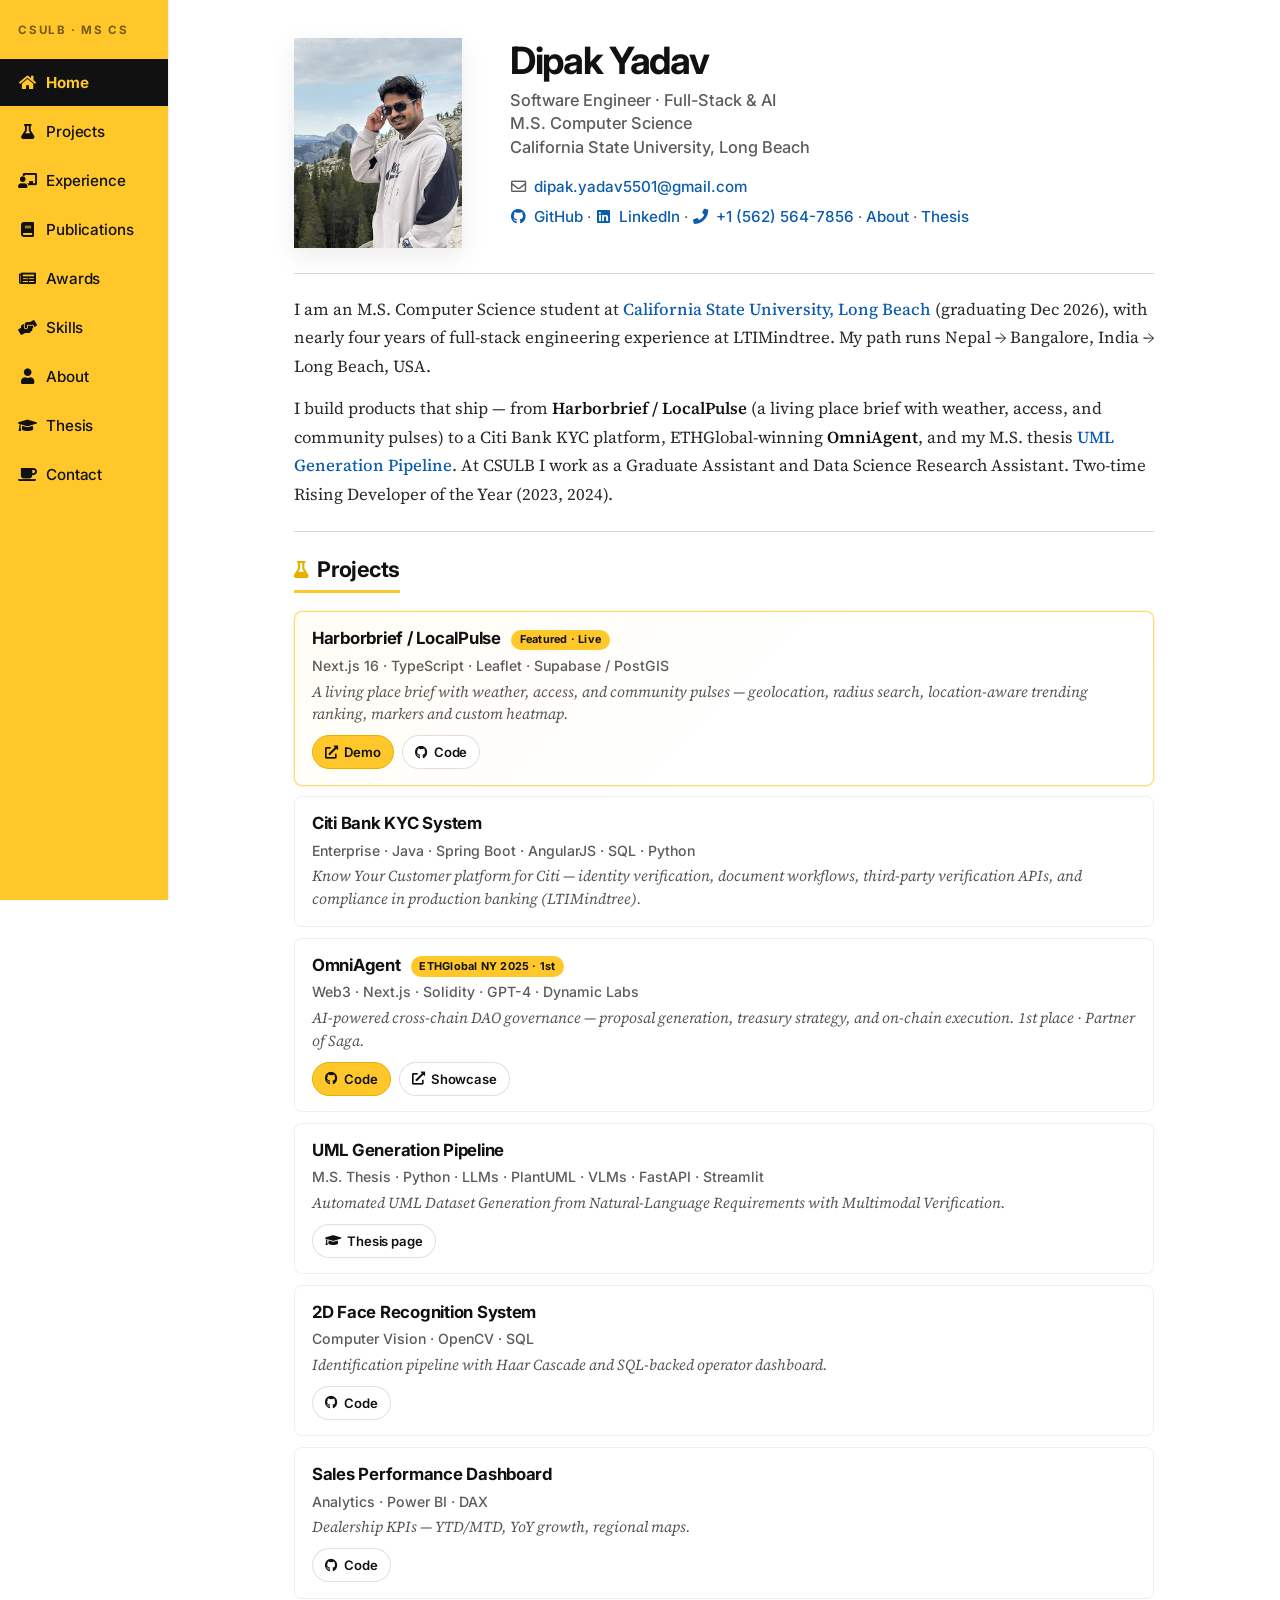
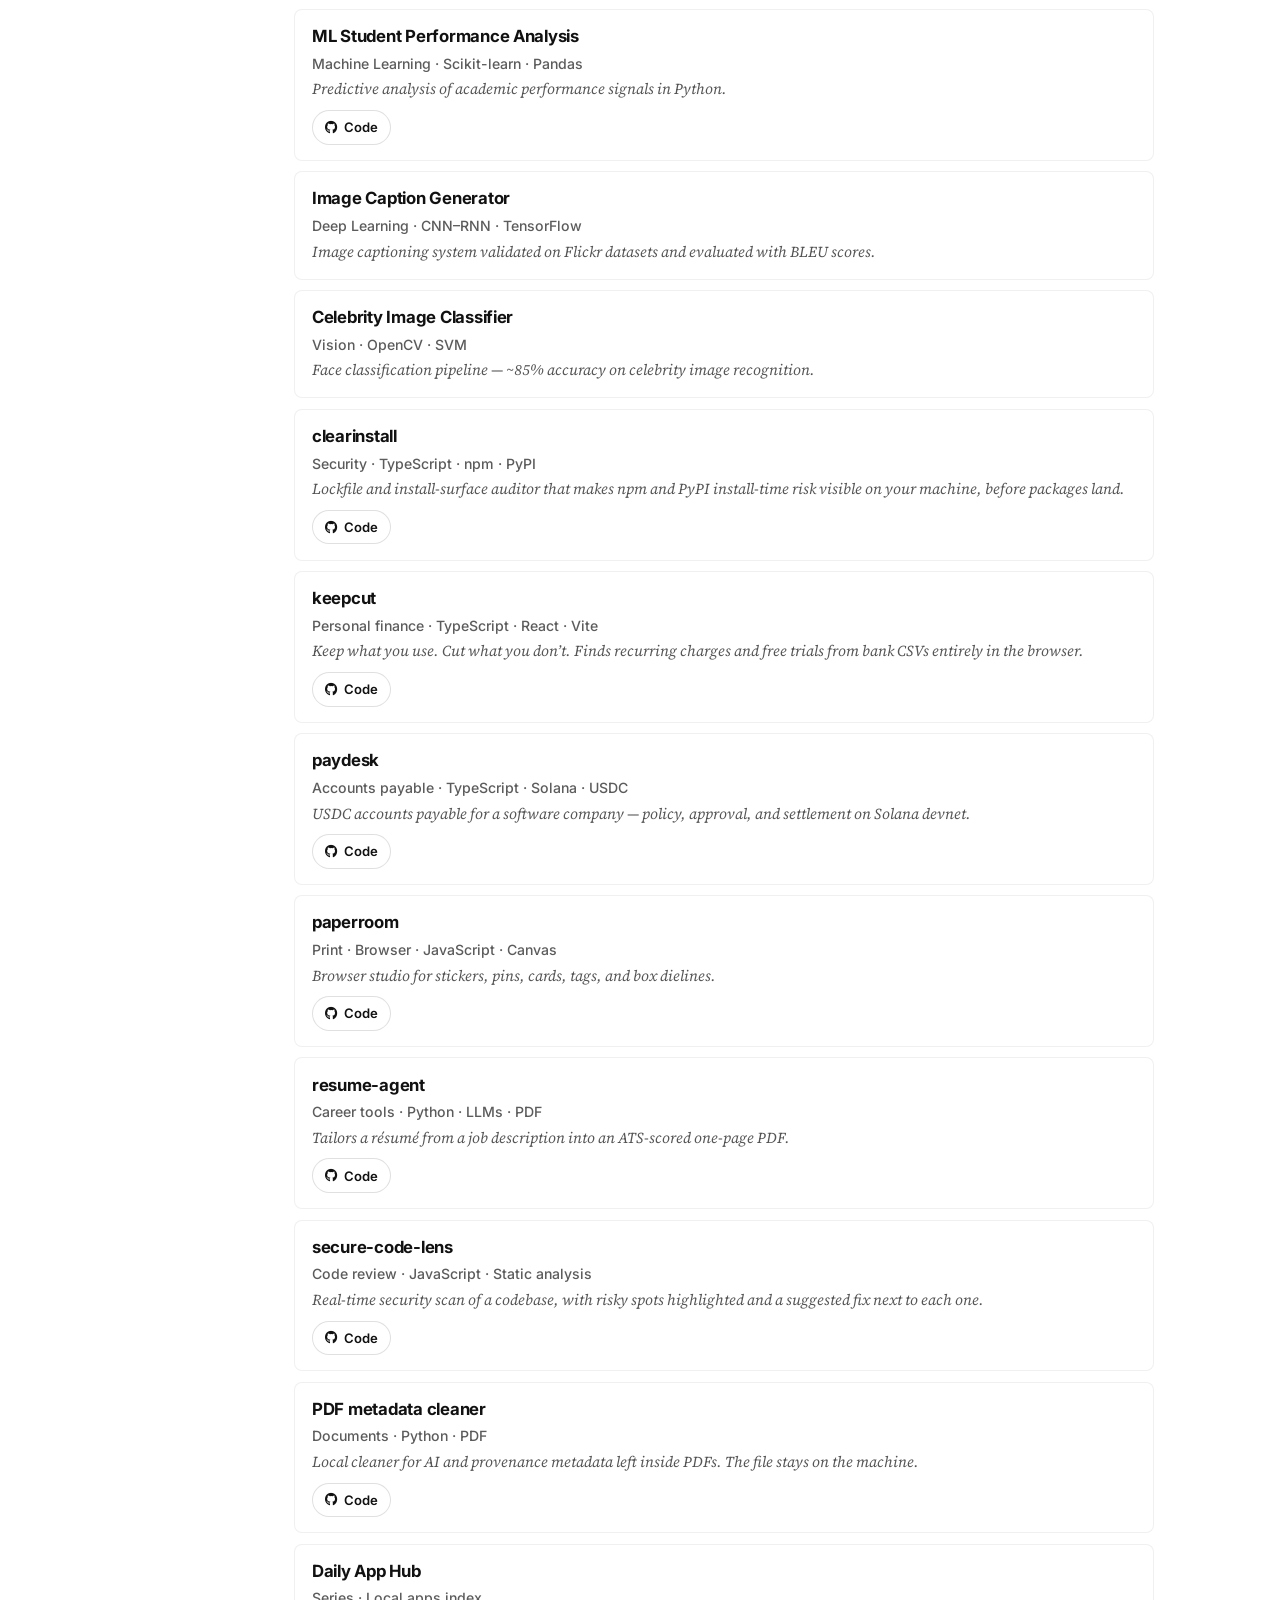
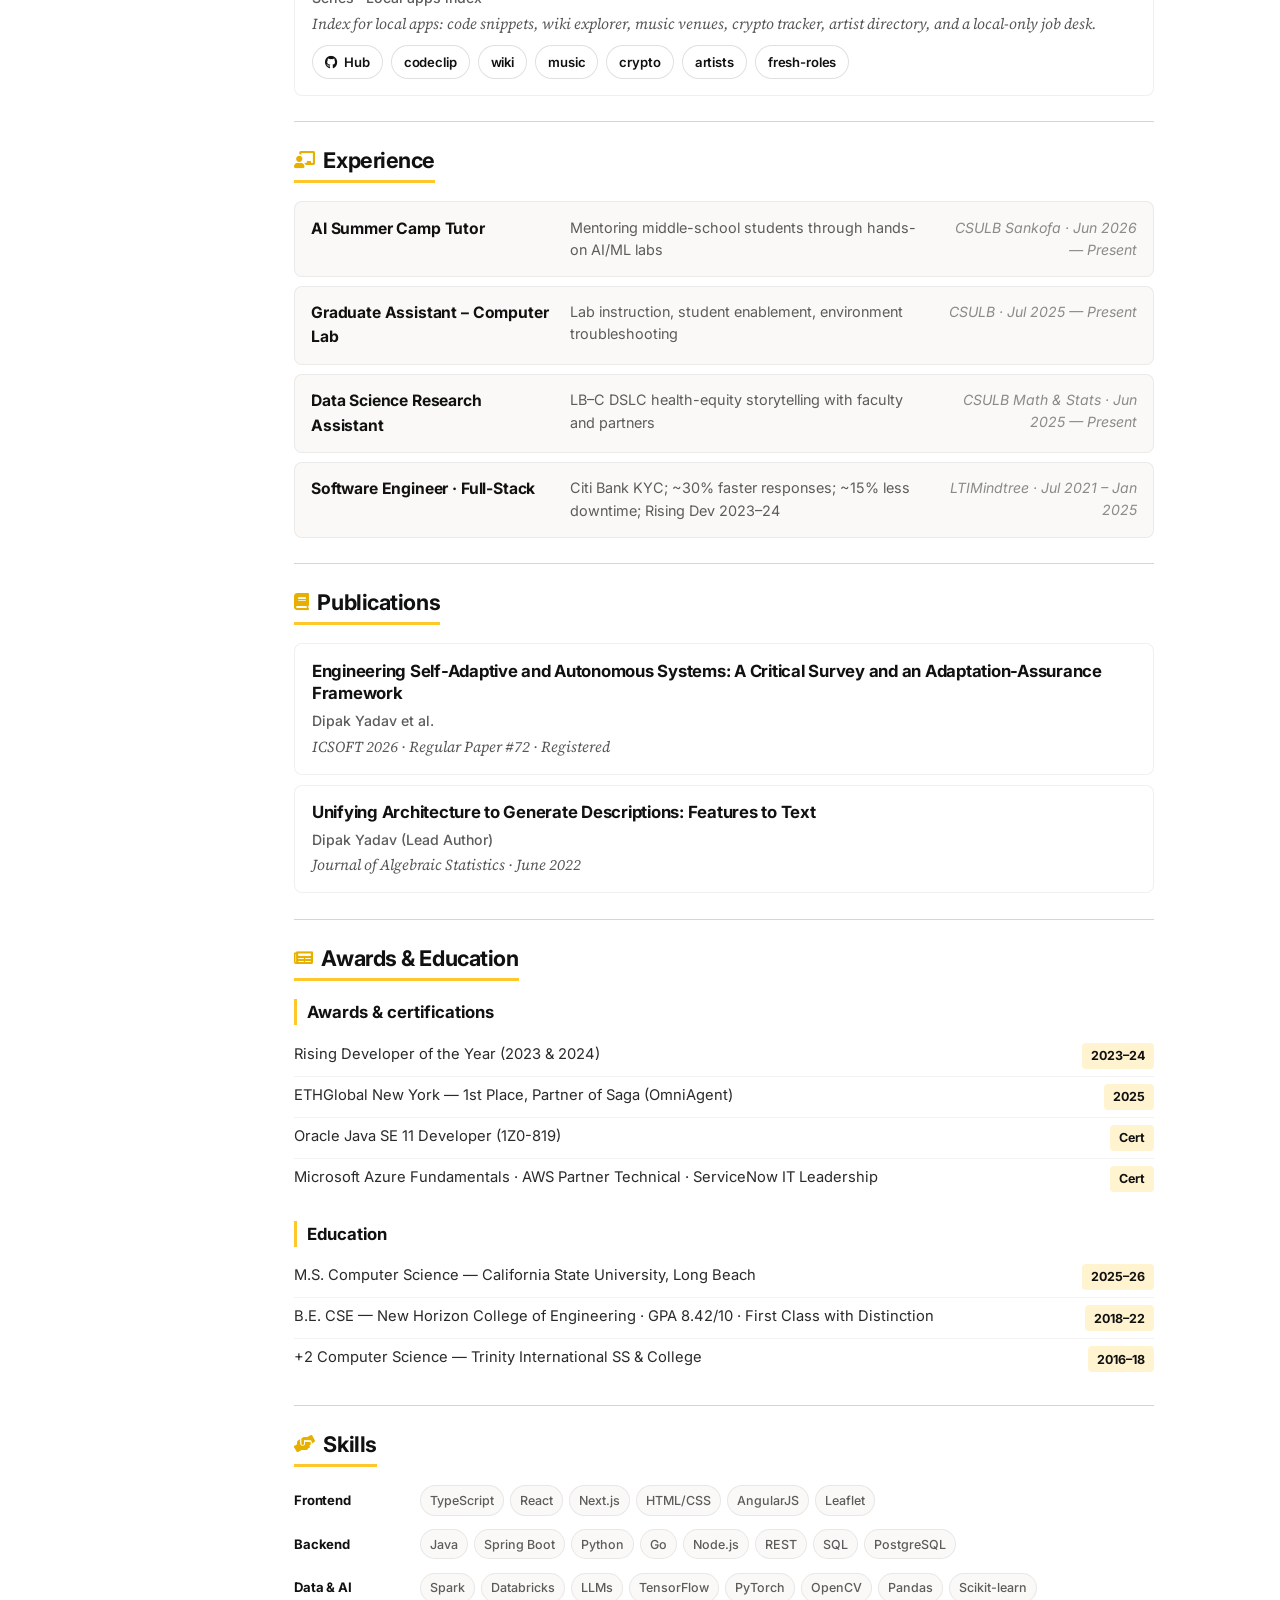
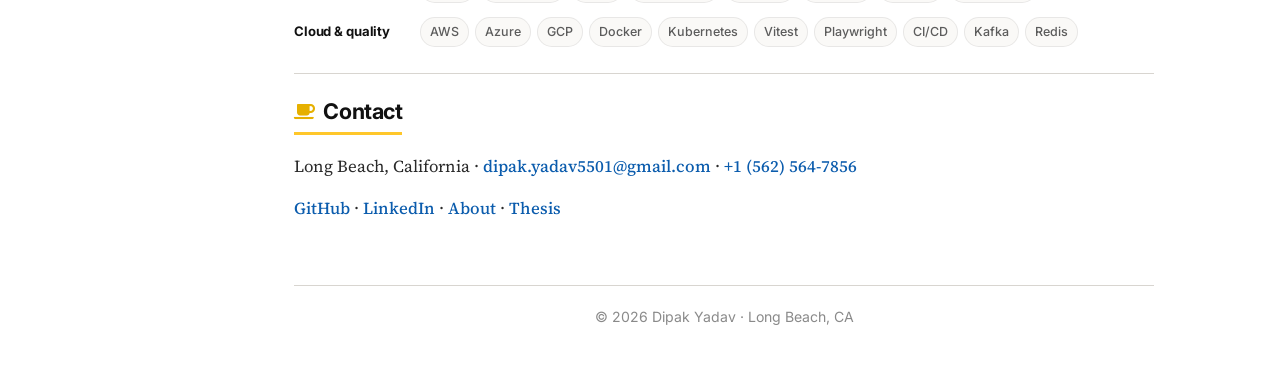
==== commit 1ba681f5: "Elevate gold-sidebar layout with fixed rail and refined craft" ====
--- a/index.html
+++ b/index.html
@@ -17,7 +17,7 @@
     <link rel="preconnect" href="https://fonts.googleapis.com" />
     <link rel="preconnect" href="https://fonts.gstatic.com" crossorigin />
     <link
-      href="https://fonts.googleapis.com/css2?family=Inter:wght@300;400;500;600;700&display=swap"
+      href="https://fonts.googleapis.com/css2?family=Inter:wght@400;500;600;700&family=Source+Serif+4:opsz,wght@8..60,400;8..60,600&display=swap"
       rel="stylesheet"
     />
     <link rel="stylesheet" href="styles.css" />
@@ -25,8 +25,24 @@
   <body>
     <a class="skip" href="#main">Skip to content</a>
 
+    <div class="mobile-bar">
+      <a class="mobile-brand" href="#index">Dipak Yadav</a>
+      <button
+        class="menu-toggle"
+        type="button"
+        id="menu-toggle"
+        aria-label="Open navigation"
+        aria-expanded="false"
+        aria-controls="sidebar"
+      >
+        <i class="fas fa-bars" aria-hidden="true"></i>
+      </button>
+    </div>
+    <div class="backdrop" id="backdrop" hidden></div>
+
     <div class="page-container">
       <nav class="sidebar" id="sidebar" aria-label="Primary">
+        <div class="sidebar-mark">CSULB · MS CS</div>
         <a href="#index" class="active"><i class="fas fa-home"></i> Home</a>
         <a href="#projects"><i class="fas fa-flask"></i> Projects</a>
         <a href="#experience"><i class="fas fa-chalkboard-teacher"></i> Experience</a>
@@ -40,8 +56,14 @@
 
       <div class="main-content" id="main">
         <div class="container-inner" id="index">
-          <div class="profile-section">
-            <img class="profile-image" src="avatar.png" alt="Dipak Yadav" width="160" height="160" />
+          <div class="profile-section reveal">
+            <img
+              class="profile-image"
+              src="avatar.png"
+              alt="Dipak Yadav"
+              width="168"
+              height="210"
+            />
             <div class="profile-info">
               <h1 class="profile-name">Dipak Yadav</h1>
               <div class="profile-title">
@@ -51,7 +73,7 @@
               </div>
               <div class="profile-contact">
                 <p>
-                  <i class="far fa-envelope"></i> Email:
+                  <i class="far fa-envelope"></i>
                   <a class="simple-link" href="mailto:dipak.yadav5501@gmail.com"
                     >dipak.yadav5501@gmail.com</a
                   >
@@ -64,7 +86,7 @@
                     rel="noopener noreferrer"
                     ><i class="fab fa-github"></i> GitHub</a
                   >
-                  |
+                  ·
                   <a
                     href="https://www.linkedin.com/in/dipak-yadav01/"
                     class="simple-link"
@@ -72,13 +94,13 @@
                     rel="noopener noreferrer"
                     ><i class="fab fa-linkedin"></i> LinkedIn</a
                   >
-                  |
+                  ·
                   <a href="tel:+15625647856" class="simple-link"
                     ><i class="fas fa-phone"></i> +1 (562) 564-7856</a
                   >
-                  |
+                  ·
                   <a href="about.html" class="simple-link">About</a>
-                  |
+                  ·
                   <a href="thesis.html" class="simple-link">Thesis</a>
                 </p>
               </div>
@@ -87,10 +109,14 @@
 
           <hr class="section-divider" />
 
-          <div class="bio-text">
+          <div class="bio-text reveal">
             <p>
               I am an M.S. Computer Science student at
-              <a class="simple-link" href="https://www.csulb.edu/" target="_blank" rel="noopener noreferrer"
+              <a
+                class="simple-link"
+                href="https://www.csulb.edu/"
+                target="_blank"
+                rel="noopener noreferrer"
                 >California State University, Long Beach</a
               >
               (graduating Dec 2026), with nearly four years of full-stack
@@ -110,15 +136,16 @@
 
           <hr class="section-divider" />
 
-          <section id="projects" class="section">
+          <section id="projects" class="section reveal">
             <h2 class="section-title"><i class="fas fa-flask"></i> Projects</h2>
             <div class="publications-container">
-              <div class="publication-item">
+              <div class="publication-item is-featured">
                 <h3 class="publication-title">
-                  Harborbrief <span class="award-badge">Featured · Live</span>
+                  Harborbrief / LocalPulse
+                  <span class="award-badge">Featured · Live</span>
                 </h3>
                 <p class="publication-authors">
-                  LocalPulse · Next.js 16 · TypeScript · Leaflet · Supabase / PostGIS
+                  Next.js 16 · TypeScript · Leaflet · Supabase / PostGIS
                 </p>
                 <p class="publication-venue">
                   A living place brief with weather, access, and community pulses —
@@ -126,11 +153,18 @@
                   markers and custom heatmap.
                 </p>
                 <p class="publication-links">
-                  <a class="simple-link" href="https://dipak5501.github.io/localpulse/" target="_blank" rel="noopener noreferrer"
-                    ><i class="fas fa-link"></i> Demo</a
-                  >
-                  |
-                  <a class="simple-link" href="https://github.com/dipak5501/localpulse" target="_blank" rel="noopener noreferrer"
+                  <a
+                    class="btn-link is-primary"
+                    href="https://dipak5501.github.io/localpulse/"
+                    target="_blank"
+                    rel="noopener noreferrer"
+                    ><i class="fas fa-external-link-alt"></i> Demo</a
+                  >
+                  <a
+                    class="btn-link"
+                    href="https://github.com/dipak5501/localpulse"
+                    target="_blank"
+                    rel="noopener noreferrer"
                     ><i class="fab fa-github"></i> Code</a
                   >
                 </p>
@@ -161,12 +195,19 @@
                   Saga.
                 </p>
                 <p class="publication-links">
-                  <a class="simple-link" href="https://github.com/dipak5501/omniagent-app" target="_blank" rel="noopener noreferrer"
-                    ><i class="fab fa-github"></i> Code</a
-                  >
-                  |
-                  <a class="simple-link" href="https://ethglobal.com/showcase/omniagent-mxsn4" target="_blank" rel="noopener noreferrer"
-                    ><i class="fas fa-link"></i> Showcase</a
+                  <a
+                    class="btn-link is-primary"
+                    href="https://github.com/dipak5501/omniagent-app"
+                    target="_blank"
+                    rel="noopener noreferrer"
+                    ><i class="fab fa-github"></i> Code</a
+                  >
+                  <a
+                    class="btn-link"
+                    href="https://ethglobal.com/showcase/omniagent-mxsn4"
+                    target="_blank"
+                    rel="noopener noreferrer"
+                    ><i class="fas fa-external-link-alt"></i> Showcase</a
                   >
                 </p>
               </div>
@@ -181,7 +222,9 @@
                   with Multimodal Verification.
                 </p>
                 <p class="publication-links">
-                  <a class="simple-link" href="thesis.html"><i class="fas fa-graduation-cap"></i> Thesis page</a>
+                  <a class="btn-link" href="thesis.html"
+                    ><i class="fas fa-graduation-cap"></i> Thesis page</a
+                  >
                 </p>
               </div>
 
@@ -193,7 +236,11 @@
                   dashboard.
                 </p>
                 <p class="publication-links">
-                  <a class="simple-link" href="https://github.com/dipak5501/-Criminal-identification-using-2D-face-recognition-system" target="_blank" rel="noopener noreferrer"
+                  <a
+                    class="btn-link"
+                    href="https://github.com/dipak5501/-Criminal-identification-using-2D-face-recognition-system"
+                    target="_blank"
+                    rel="noopener noreferrer"
                     ><i class="fab fa-github"></i> Code</a
                   >
                 </p>
@@ -206,7 +253,11 @@
                   Dealership KPIs — YTD/MTD, YoY growth, regional maps.
                 </p>
                 <p class="publication-links">
-                  <a class="simple-link" href="https://github.com/dipak5501/Sales-Performance-Dashboard" target="_blank" rel="noopener noreferrer"
+                  <a
+                    class="btn-link"
+                    href="https://github.com/dipak5501/Sales-Performance-Dashboard"
+                    target="_blank"
+                    rel="noopener noreferrer"
                     ><i class="fab fa-github"></i> Code</a
                   >
                 </p>
@@ -219,7 +270,11 @@
                   Predictive analysis of academic performance signals in Python.
                 </p>
                 <p class="publication-links">
-                  <a class="simple-link" href="https://github.com/dipak5501/ML_Student_Performance_Analysis" target="_blank" rel="noopener noreferrer"
+                  <a
+                    class="btn-link"
+                    href="https://github.com/dipak5501/ML_Student_Performance_Analysis"
+                    target="_blank"
+                    rel="noopener noreferrer"
                     ><i class="fab fa-github"></i> Code</a
                   >
                 </p>
@@ -251,7 +306,11 @@
                   install-time risk visible on your machine, before packages land.
                 </p>
                 <p class="publication-links">
-                  <a class="simple-link" href="https://github.com/dipak5501/clearinstall" target="_blank" rel="noopener noreferrer"
+                  <a
+                    class="btn-link"
+                    href="https://github.com/dipak5501/clearinstall"
+                    target="_blank"
+                    rel="noopener noreferrer"
                     ><i class="fab fa-github"></i> Code</a
                   >
                 </p>
@@ -265,7 +324,11 @@
                   free trials from bank CSVs entirely in the browser.
                 </p>
                 <p class="publication-links">
-                  <a class="simple-link" href="https://github.com/dipak5501/keepcut" target="_blank" rel="noopener noreferrer"
+                  <a
+                    class="btn-link"
+                    href="https://github.com/dipak5501/keepcut"
+                    target="_blank"
+                    rel="noopener noreferrer"
                     ><i class="fab fa-github"></i> Code</a
                   >
                 </p>
@@ -279,7 +342,11 @@
                   settlement on Solana devnet.
                 </p>
                 <p class="publication-links">
-                  <a class="simple-link" href="https://github.com/dipak5501/paydesk" target="_blank" rel="noopener noreferrer"
+                  <a
+                    class="btn-link"
+                    href="https://github.com/dipak5501/paydesk"
+                    target="_blank"
+                    rel="noopener noreferrer"
                     ><i class="fab fa-github"></i> Code</a
                   >
                 </p>
@@ -292,7 +359,11 @@
                   Browser studio for stickers, pins, cards, tags, and box dielines.
                 </p>
                 <p class="publication-links">
-                  <a class="simple-link" href="https://github.com/dipak5501/paperroom" target="_blank" rel="noopener noreferrer"
+                  <a
+                    class="btn-link"
+                    href="https://github.com/dipak5501/paperroom"
+                    target="_blank"
+                    rel="noopener noreferrer"
                     ><i class="fab fa-github"></i> Code</a
                   >
                 </p>
@@ -306,7 +377,11 @@
                   PDF.
                 </p>
                 <p class="publication-links">
-                  <a class="simple-link" href="https://github.com/dipak5501/resume-agent" target="_blank" rel="noopener noreferrer"
+                  <a
+                    class="btn-link"
+                    href="https://github.com/dipak5501/resume-agent"
+                    target="_blank"
+                    rel="noopener noreferrer"
                     ><i class="fab fa-github"></i> Code</a
                   >
                 </p>
@@ -320,7 +395,11 @@
                   and a suggested fix next to each one.
                 </p>
                 <p class="publication-links">
-                  <a class="simple-link" href="https://github.com/dipak5501/secure-code-lens" target="_blank" rel="noopener noreferrer"
+                  <a
+                    class="btn-link"
+                    href="https://github.com/dipak5501/secure-code-lens"
+                    target="_blank"
+                    rel="noopener noreferrer"
                     ><i class="fab fa-github"></i> Code</a
                   >
                 </p>
@@ -334,7 +413,11 @@
                   file stays on the machine.
                 </p>
                 <p class="publication-links">
-                  <a class="simple-link" href="https://github.com/dipak5501/water-mark-remover" target="_blank" rel="noopener noreferrer"
+                  <a
+                    class="btn-link"
+                    href="https://github.com/dipak5501/water-mark-remover"
+                    target="_blank"
+                    rel="noopener noreferrer"
                     ><i class="fab fa-github"></i> Code</a
                   >
                 </p>
@@ -348,21 +431,55 @@
                   crypto tracker, artist directory, and a local-only job desk.
                 </p>
                 <p class="publication-links">
-                  <a class="simple-link" href="https://github.com/dipak5501/daily-app-hub" target="_blank" rel="noopener noreferrer"
+                  <a
+                    class="btn-link"
+                    href="https://github.com/dipak5501/daily-app-hub"
+                    target="_blank"
+                    rel="noopener noreferrer"
                     ><i class="fab fa-github"></i> Hub</a
                   >
-                  |
-                  <a class="simple-link" href="https://github.com/dipak5501/codeclip-app" target="_blank" rel="noopener noreferrer">codeclip</a>
-                  ·
-                  <a class="simple-link" href="https://github.com/dipak5501/localwiki-explorer" target="_blank" rel="noopener noreferrer">wiki</a>
-                  ·
-                  <a class="simple-link" href="https://github.com/dipak5501/local-music-explorer" target="_blank" rel="noopener noreferrer">music</a>
-                  ·
-                  <a class="simple-link" href="https://github.com/dipak5501/crypto-tracker-local" target="_blank" rel="noopener noreferrer">crypto</a>
-                  ·
-                  <a class="simple-link" href="https://github.com/dipak5501/local-artists-directory" target="_blank" rel="noopener noreferrer">artists</a>
-                  ·
-                  <a class="simple-link" href="https://github.com/dipak5501/fresh-roles" target="_blank" rel="noopener noreferrer">fresh-roles</a>
+                  <a
+                    class="btn-link"
+                    href="https://github.com/dipak5501/codeclip-app"
+                    target="_blank"
+                    rel="noopener noreferrer"
+                    >codeclip</a
+                  >
+                  <a
+                    class="btn-link"
+                    href="https://github.com/dipak5501/localwiki-explorer"
+                    target="_blank"
+                    rel="noopener noreferrer"
+                    >wiki</a
+                  >
+                  <a
+                    class="btn-link"
+                    href="https://github.com/dipak5501/local-music-explorer"
+                    target="_blank"
+                    rel="noopener noreferrer"
+                    >music</a
+                  >
+                  <a
+                    class="btn-link"
+                    href="https://github.com/dipak5501/crypto-tracker-local"
+                    target="_blank"
+                    rel="noopener noreferrer"
+                    >crypto</a
+                  >
+                  <a
+                    class="btn-link"
+                    href="https://github.com/dipak5501/local-artists-directory"
+                    target="_blank"
+                    rel="noopener noreferrer"
+                    >artists</a
+                  >
+                  <a
+                    class="btn-link"
+                    href="https://github.com/dipak5501/fresh-roles"
+                    target="_blank"
+                    rel="noopener noreferrer"
+                    >fresh-roles</a
+                  >
                 </p>
               </div>
             </div>
@@ -370,7 +487,7 @@
 
           <hr class="section-divider" />
 
-          <section id="experience" class="section">
+          <section id="experience" class="section reveal">
             <h2 class="section-title">
               <i class="fas fa-chalkboard-teacher"></i> Experience
             </h2>
@@ -409,7 +526,7 @@
 
           <hr class="section-divider" />
 
-          <section id="publications" class="section">
+          <section id="publications" class="section reveal">
             <h2 class="section-title"><i class="fas fa-book"></i> Publications</h2>
             <div class="publications-container">
               <div class="publication-item">
@@ -436,14 +553,18 @@
 
           <hr class="section-divider" />
 
-          <section id="awards" class="section">
-            <h2 class="section-title"><i class="fas fa-newspaper"></i> Awards &amp; Education</h2>
+          <section id="awards" class="section reveal">
+            <h2 class="section-title">
+              <i class="fas fa-newspaper"></i> Awards &amp; Education
+            </h2>
             <div class="services-container">
               <div class="services-category">
                 <h3 class="services-subtitle">Awards &amp; certifications</h3>
                 <ul class="services-list">
                   <li>
-                    <span class="service-item">Rising Developer of the Year (2023 &amp; 2024)</span>
+                    <span class="service-item"
+                      >Rising Developer of the Year (2023 &amp; 2024)</span
+                    >
                     <span class="year">2023–24</span>
                   </li>
                   <li>
@@ -496,31 +617,59 @@
 
           <hr class="section-divider" />
 
-          <section id="skills" class="section">
+          <section id="skills" class="section reveal">
             <h2 class="section-title"><i class="fas fa-hands-helping"></i> Skills</h2>
-            <div class="bio-text">
-              <p>
-                <strong>Frontend:</strong> TypeScript · React · Next.js · HTML/CSS ·
-                AngularJS · Leaflet
-              </p>
-              <p>
-                <strong>Backend:</strong> Java · Spring Boot · Python · Go · Node.js ·
-                REST · SQL · PostgreSQL
-              </p>
-              <p>
-                <strong>Data &amp; AI:</strong> Spark · Databricks · LLMs ·
-                TensorFlow · PyTorch · OpenCV · Pandas · Scikit-learn
-              </p>
-              <p>
-                <strong>Cloud &amp; quality:</strong> AWS · Azure · GCP · Docker ·
-                Kubernetes · Vitest · Playwright · CI/CD · Kafka · Redis
-              </p>
+            <div class="skill-groups">
+              <div class="skill-row">
+                <span class="skill-label">Frontend</span>
+                <span class="skill-chip">TypeScript</span>
+                <span class="skill-chip">React</span>
+                <span class="skill-chip">Next.js</span>
+                <span class="skill-chip">HTML/CSS</span>
+                <span class="skill-chip">AngularJS</span>
+                <span class="skill-chip">Leaflet</span>
+              </div>
+              <div class="skill-row">
+                <span class="skill-label">Backend</span>
+                <span class="skill-chip">Java</span>
+                <span class="skill-chip">Spring Boot</span>
+                <span class="skill-chip">Python</span>
+                <span class="skill-chip">Go</span>
+                <span class="skill-chip">Node.js</span>
+                <span class="skill-chip">REST</span>
+                <span class="skill-chip">SQL</span>
+                <span class="skill-chip">PostgreSQL</span>
+              </div>
+              <div class="skill-row">
+                <span class="skill-label">Data &amp; AI</span>
+                <span class="skill-chip">Spark</span>
+                <span class="skill-chip">Databricks</span>
+                <span class="skill-chip">LLMs</span>
+                <span class="skill-chip">TensorFlow</span>
+                <span class="skill-chip">PyTorch</span>
+                <span class="skill-chip">OpenCV</span>
+                <span class="skill-chip">Pandas</span>
+                <span class="skill-chip">Scikit-learn</span>
+              </div>
+              <div class="skill-row">
+                <span class="skill-label">Cloud &amp; quality</span>
+                <span class="skill-chip">AWS</span>
+                <span class="skill-chip">Azure</span>
+                <span class="skill-chip">GCP</span>
+                <span class="skill-chip">Docker</span>
+                <span class="skill-chip">Kubernetes</span>
+                <span class="skill-chip">Vitest</span>
+                <span class="skill-chip">Playwright</span>
+                <span class="skill-chip">CI/CD</span>
+                <span class="skill-chip">Kafka</span>
+                <span class="skill-chip">Redis</span>
+              </div>
             </div>
           </section>
 
           <hr class="section-divider" />
 
-          <section id="contact" class="section">
+          <section id="contact" class="section reveal">
             <h2 class="section-title"><i class="fas fa-coffee"></i> Contact</h2>
             <div class="bio-text">
               <p>
@@ -532,9 +681,21 @@
                 <a class="simple-link" href="tel:+15625647856">+1 (562) 564-7856</a>
               </p>
               <p>
-                <a class="simple-link" href="https://github.com/dipak5501" target="_blank" rel="noopener noreferrer">GitHub</a>
+                <a
+                  class="simple-link"
+                  href="https://github.com/dipak5501"
+                  target="_blank"
+                  rel="noopener noreferrer"
+                  >GitHub</a
+                >
                 ·
-                <a class="simple-link" href="https://www.linkedin.com/in/dipak-yadav01/" target="_blank" rel="noopener noreferrer">LinkedIn</a>
+                <a
+                  class="simple-link"
+                  href="https://www.linkedin.com/in/dipak-yadav01/"
+                  target="_blank"
+                  rel="noopener noreferrer"
+                  >LinkedIn</a
+                >
                 ·
                 <a class="simple-link" href="about.html">About</a>
                 ·
--- a/styles.css
+++ b/styles.css
@@ -1,14 +1,26 @@
-/* Academic faculty-style layout inspired by xinqin23.github.io */
+/* Dipak Yadav — CSULB gold-rail academic layout, elevated craft */
 :root {
-  --primary-color: #ffc72a;
-  --secondary-color: #000000;
-  --text-color: #333333;
-  --light-gray: #f5f5f5;
-  --medium-gray: #9f9c99;
-  --line-height: 1.5;
-  --border-radius: 6px;
-  --box-shadow: 0 4px 6px rgba(0, 0, 0, 0.1);
-  --transition: all 0.3s ease;
+  --gold: #ffc72a;
+  --gold-deep: #e6b000;
+  --ink: #111111;
+  --text: #2a2a2a;
+  --muted: #5c5c5c;
+  --faint: #8a8a8a;
+  --line: #d8d5d0;
+  --surface: #ffffff;
+  --surface-soft: #faf9f7;
+  --link: #0b5cad;
+  --link-hover: #074078;
+  --sidebar-w: 168px;
+  --content-max: 860px;
+  --ease: cubic-bezier(0.22, 1, 0.36, 1);
+  --radius: 8px;
+}
+
+*,
+*::before,
+*::after {
+  box-sizing: border-box;
 }
 
 html {
@@ -16,16 +28,14 @@
 }
 
 body {
-  font-family: "Inter", sans-serif;
+  margin: 0;
+  font-family: "Inter", system-ui, sans-serif;
   font-size: 16px;
-  line-height: var(--line-height);
-  color: var(--text-color);
-  background-color: #fff;
-  margin: 0;
-  padding: 0;
-  position: relative;
+  line-height: 1.55;
+  color: var(--text);
+  background: var(--surface);
+  -webkit-font-smoothing: antialiased;
   overflow-x: hidden;
-  -webkit-font-smoothing: antialiased;
 }
 
 a {
@@ -36,10 +46,10 @@
   position: absolute;
   left: -999px;
   top: 0;
-  z-index: 2000;
-  background: var(--secondary-color);
-  color: var(--primary-color);
-  padding: 0.5rem 1rem;
+  z-index: 3000;
+  background: var(--ink);
+  color: var(--gold);
+  padding: 0.55rem 0.9rem;
 }
 
 .skip:focus {
@@ -47,353 +57,538 @@
   top: 1rem;
 }
 
-.page-container {
-  position: relative;
-  width: 100%;
-}
-
-.main-content {
-  width: 1200px;
-  padding: 20px 40px;
-  margin-left: calc(50% - 600px + 80px);
-}
-
-.container-inner {
-  max-width: 100%;
-}
-
-/* Sidebar — CSULB gold */
+/* —— Mobile chrome —— */
+.mobile-bar {
+  display: none;
+  position: sticky;
+  top: 0;
+  z-index: 1200;
+  align-items: center;
+  justify-content: space-between;
+  gap: 0.75rem;
+  padding: 0.7rem 1rem;
+  background: var(--gold);
+  border-bottom: 1px solid rgba(0, 0, 0, 0.08);
+}
+
+.mobile-brand {
+  font-weight: 700;
+  letter-spacing: -0.02em;
+  color: var(--ink);
+  text-decoration: none;
+}
+
+.menu-toggle {
+  width: 42px;
+  height: 42px;
+  border: 0;
+  border-radius: 8px;
+  background: var(--ink);
+  color: var(--gold);
+  cursor: pointer;
+  display: inline-flex;
+  align-items: center;
+  justify-content: center;
+  font-size: 1.05rem;
+}
+
+.backdrop {
+  display: none;
+  position: fixed;
+  inset: 0;
+  background: rgba(0, 0, 0, 0.35);
+  z-index: 1400;
+  opacity: 0;
+  transition: opacity 0.25s var(--ease);
+}
+
+.backdrop.show {
+  display: block;
+  opacity: 1;
+}
+
+/* —— Gold sidebar (always vertical) —— */
 .sidebar {
   position: fixed;
   top: 0;
   left: 0;
-  width: 160px;
+  width: var(--sidebar-w);
   height: 100vh;
-  background-color: var(--primary-color);
-  padding-top: 20px;
-  z-index: 1000;
-  transition: var(--transition);
-  box-shadow: 1px 0 5px rgba(0, 0, 0, 0.1);
+  background: var(--gold);
+  padding: 1.35rem 0 2rem;
+  z-index: 1500;
   overflow-y: auto;
+  box-shadow: 1px 0 0 rgba(0, 0, 0, 0.06);
+  display: flex;
+  flex-direction: column;
+  gap: 0.15rem;
+}
+
+.sidebar-mark {
+  padding: 0 1.15rem 1.1rem;
+  font-size: 0.72rem;
+  font-weight: 700;
+  letter-spacing: 0.14em;
+  text-transform: uppercase;
+  color: rgba(0, 0, 0, 0.55);
 }
 
 .sidebar a {
-  padding: 15px 20px;
+  display: flex;
+  align-items: center;
+  gap: 0.65rem;
+  padding: 0.72rem 1.15rem;
   text-decoration: none;
-  font-size: 1rem;
-  color: var(--secondary-color);
-  display: flex;
-  align-items: center;
-  transition: var(--transition);
+  color: var(--ink);
+  font-size: 0.95rem;
+  font-weight: 500;
+  letter-spacing: -0.01em;
+  transition: background 0.2s var(--ease), color 0.2s var(--ease),
+    transform 0.2s var(--ease);
 }
 
 .sidebar a i {
-  margin-right: 8px;
+  width: 1.15em;
+  text-align: center;
+  font-size: 0.95rem;
+}
+
+.sidebar a:hover {
+  background: var(--ink);
+  color: var(--gold);
+  transform: translateX(3px);
+}
+
+.sidebar a.active {
+  background: var(--ink);
+  color: var(--gold);
+  font-weight: 700;
+}
+
+.sidebar a.active:hover {
+  transform: none;
+}
+
+/* —— Main column —— */
+.main-content {
+  margin-left: var(--sidebar-w);
+  min-height: 100vh;
+  padding: 2rem clamp(1.25rem, 3vw, 2.75rem) 3.5rem;
+}
+
+.container-inner {
+  max-width: var(--content-max);
+  margin: 0 auto;
+}
+
+/* —— Profile header —— */
+.profile-section {
+  display: flex;
+  align-items: flex-start;
+  gap: clamp(1.5rem, 4vw, 3rem);
+  padding: 0.35rem 0 0.25rem;
+  margin-bottom: 0.35rem;
+}
+
+.profile-image {
+  width: 168px;
+  height: 210px;
+  object-fit: cover;
+  object-position: center 18%;
+  flex-shrink: 0;
+  display: block;
+  background: #eee;
+  box-shadow: 0 8px 24px rgba(0, 0, 0, 0.08);
+}
+
+.profile-info {
+  flex: 1;
+  min-width: 0;
+  padding-top: 0.15rem;
+}
+
+.profile-name {
+  margin: 0 0 0.45rem;
+  font-size: clamp(1.85rem, 3vw, 2.35rem);
+  font-weight: 700;
+  letter-spacing: -0.035em;
+  color: var(--ink);
+  line-height: 1.1;
+}
+
+.profile-title {
+  margin: 0 0 1rem;
+  font-size: 1.02rem;
+  font-weight: 500;
+  color: var(--muted);
+  line-height: 1.45;
+}
+
+.profile-contact {
+  font-size: 0.95rem;
+  color: var(--muted);
+  line-height: 1.55;
+}
+
+.profile-contact p {
+  margin: 0 0 0.35rem;
+}
+
+.profile-contact i {
   width: 1.1em;
   text-align: center;
-}
-
-.sidebar a.active,
-.sidebar a:hover {
-  background-color: var(--secondary-color);
-  color: var(--primary-color);
-  font-weight: bold;
-}
-
-.sidebar a:hover {
-  transform: translateX(5px);
-}
-
-/* Sections */
-.section {
-  margin-bottom: 20px;
-  padding: 10px 0;
-}
-
-.section-title {
-  font-size: 1.5rem;
-  font-weight: 600;
-  color: var(--text-color);
-  margin-bottom: 15px;
-  padding-bottom: 6px;
-  border-bottom: 2px solid var(--primary-color);
-  display: inline-block;
-}
-
-.section-title i {
-  margin-right: 10px;
-  color: var(--primary-color);
+  margin-right: 0.2rem;
+}
+
+.simple-link {
+  color: var(--link);
+  text-decoration: none;
+  font-weight: 500;
+  transition: color 0.15s ease;
+}
+
+.simple-link:hover {
+  color: var(--link-hover);
+  text-decoration: underline;
+  text-underline-offset: 2px;
 }
 
 .section-divider {
   border: none;
-  border-top: 1px solid var(--medium-gray);
-  margin: 15px 0;
-}
-
-/* Profile */
-.profile-section {
-  padding: 15px 0;
-  margin-bottom: 20px;
-  display: flex;
+  border-top: 1px solid var(--line);
+  margin: 1.35rem 0;
+}
+
+/* —— Bio (serif) —— */
+.bio-text {
+  font-family: "Source Serif 4", Georgia, "Times New Roman", serif;
+  font-size: 1.05rem;
+  line-height: 1.7;
+  color: var(--text);
+}
+
+.bio-text p {
+  margin: 0 0 0.85rem;
+}
+
+.bio-text strong {
+  font-weight: 600;
+  color: var(--ink);
+}
+
+/* —— Sections —— */
+.section {
+  margin-bottom: 0.5rem;
+  padding: 0.25rem 0;
+}
+
+.section-title {
+  display: inline-flex;
   align-items: center;
-  gap: 2rem;
-}
-
-.profile-image {
-  width: 160px;
-  height: 160px;
-  object-fit: cover;
-  object-position: center 18%;
-  border-radius: 0;
-  box-shadow: 0 2px 5px rgba(0, 0, 0, 0.08);
-  display: block;
-  margin-right: 40px;
-  flex-shrink: 0;
-  background: #eee;
-}
-
-.profile-info {
-  flex: 1;
-}
-
-.profile-name {
-  font-size: 1.6rem;
+  gap: 0.55rem;
+  margin: 0 0 1.15rem;
+  padding-bottom: 0.4rem;
+  border-bottom: 3px solid var(--gold);
+  font-size: 1.35rem;
+  font-weight: 700;
+  letter-spacing: -0.02em;
+  color: var(--ink);
+  line-height: 1.2;
+}
+
+.section-title i {
+  color: var(--gold-deep);
+  font-size: 1.05rem;
+}
+
+/* —— Project / publication cards —— */
+.publications-container {
+  display: flex;
+  flex-direction: column;
+  gap: 0.65rem;
+}
+
+.publication-item {
+  padding: 0.95rem 1.05rem;
+  background: var(--surface);
+  border: 1px solid rgba(0, 0, 0, 0.06);
+  border-radius: var(--radius);
+  transition: border-color 0.2s var(--ease), box-shadow 0.2s var(--ease),
+    transform 0.2s var(--ease);
+}
+
+.publication-item:hover {
+  border-color: rgba(255, 199, 42, 0.55);
+  box-shadow: 0 6px 20px rgba(0, 0, 0, 0.05);
+  transform: translateY(-1px);
+}
+
+.publication-item.is-featured {
+  background: linear-gradient(135deg, #fffdf5 0%, #ffffff 55%);
+  border-color: rgba(255, 199, 42, 0.65);
+  box-shadow: 0 0 0 1px rgba(255, 199, 42, 0.2);
+}
+
+.publication-title {
+  margin: 0 0 0.3rem;
+  font-size: 1.05rem;
+  font-weight: 700;
+  letter-spacing: -0.015em;
+  color: var(--ink);
+  line-height: 1.35;
+}
+
+.publication-authors {
+  margin: 0 0 0.25rem;
+  font-size: 0.88rem;
+  font-weight: 500;
+  color: var(--muted);
+}
+
+.publication-venue {
+  margin: 0;
+  font-family: "Source Serif 4", Georgia, serif;
+  font-size: 0.95rem;
+  font-style: italic;
+  color: #555;
+  line-height: 1.5;
+}
+
+.publication-links {
+  margin: 0.55rem 0 0;
+  display: flex;
+  flex-wrap: wrap;
+  gap: 0.5rem;
+}
+
+.btn-link {
+  display: inline-flex;
+  align-items: center;
+  gap: 0.4rem;
+  padding: 0.38rem 0.75rem;
+  border-radius: 999px;
+  border: 1px solid rgba(0, 0, 0, 0.12);
+  background: var(--surface);
+  color: var(--ink);
+  text-decoration: none;
+  font-size: 0.82rem;
   font-weight: 600;
-  margin: 0 0 8px;
-  color: var(--text-color);
-}
-
-.profile-title {
-  font-size: 1rem;
-  color: #555;
-  margin-bottom: 12px;
-  font-weight: 500;
-  line-height: 1.4;
-}
-
-.profile-contact {
-  margin-top: 12px;
-  color: #555;
-  font-size: 0.95rem;
-  line-height: 1.4;
-}
-
-.profile-contact p {
-  margin: 0 0 5px;
-}
-
-.simple-link {
-  color: #0066cc;
+  letter-spacing: -0.01em;
+  transition: background 0.15s ease, border-color 0.15s ease, color 0.15s ease;
+}
+
+.btn-link:hover {
+  background: var(--ink);
+  border-color: var(--ink);
+  color: var(--gold);
   text-decoration: none;
-  transition: var(--transition);
-  font-weight: normal;
-}
-
-.simple-link:hover {
-  text-decoration: underline;
-  color: #004080;
-}
-
-/* Bio */
-.bio-text {
-  font-size: 1rem;
-  line-height: 1.4;
-  color: #333;
-  margin-bottom: 15px;
-}
-
-.bio-text p {
-  margin-bottom: 8px;
-}
-
-/* Publication / project cards */
-.publications-container {
-  margin-top: 10px;
-}
-
-.publication-item {
-  margin-bottom: 12px;
-  padding: 8px 10px;
-  background-color: #ffffff;
-  border-radius: var(--border-radius);
-  box-shadow: 0 1px 3px rgba(0, 0, 0, 0.05);
-}
-
-.publication-title {
-  font-size: 1rem;
-  font-weight: 600;
-  margin: 0 0 4px;
-  color: var(--text-color);
-  line-height: 1.35;
-}
-
-.publication-authors {
-  font-size: 0.9rem;
-  margin: 0 0 2px;
-  color: #555;
-}
-
-.publication-venue {
-  font-size: 0.9rem;
-  font-style: italic;
-  margin: 0 0 2px;
-  color: #666;
-}
-
-.publication-links {
-  font-size: 0.9rem;
-  margin-top: 4px;
-  margin-bottom: 0;
+}
+
+.btn-link.is-primary {
+  background: var(--gold);
+  border-color: var(--gold-deep);
+}
+
+.btn-link.is-primary:hover {
+  background: var(--ink);
+  border-color: var(--ink);
+  color: var(--gold);
 }
 
 .award-badge {
   display: inline-block;
-  background-color: #ffebcd;
-  color: #b8860b;
-  font-size: 0.7rem;
-  font-weight: 600;
-  padding: 3px 8px;
-  border-radius: 12px;
-  margin-left: 8px;
+  margin-left: 0.4rem;
+  padding: 0.18rem 0.55rem;
+  border-radius: 999px;
+  background: var(--gold);
+  color: var(--ink);
+  font-size: 0.68rem;
+  font-weight: 700;
+  letter-spacing: 0.02em;
   vertical-align: middle;
-  border: 1px solid #ffdead;
   white-space: nowrap;
 }
 
-/* Experience rows (teaching-style) */
+/* —— Experience —— */
 .teaching-container {
   display: flex;
   flex-direction: column;
-  gap: 4px;
-  margin-top: 10px;
+  gap: 0.55rem;
 }
 
 .teaching-item {
-  padding: 10px 12px;
-  background-color: #ffffff;
-  border-radius: var(--border-radius);
-  box-shadow: 0 1px 3px rgba(0, 0, 0, 0.05);
-  display: flex;
-  align-items: flex-start;
-  flex-wrap: wrap;
-  border: 1px solid #f0f0f0;
-  gap: 8px 12px;
-  width: 100%;
+  display: grid;
+  grid-template-columns: minmax(160px, 1.1fr) minmax(200px, 1.6fr) minmax(140px, 0.9fr);
+  gap: 0.65rem 1rem;
+  align-items: start;
+  padding: 0.9rem 1rem;
+  border: 1px solid rgba(0, 0, 0, 0.06);
+  border-radius: var(--radius);
+  background: var(--surface-soft);
 }
 
 .teaching-course-title {
-  font-size: 1rem;
-  font-weight: 600;
   margin: 0;
-  color: var(--text-color);
-  flex: 1 1 220px;
+  font-size: 0.98rem;
+  font-weight: 700;
+  color: var(--ink);
+  letter-spacing: -0.01em;
 }
 
 .teaching-details {
+  margin: 0;
   font-size: 0.9rem;
+  color: var(--muted);
+}
+
+.teaching-institution {
   margin: 0;
-  color: #555;
-  flex: 2 1 280px;
-}
-
-.teaching-institution {
-  font-size: 0.9rem;
+  font-size: 0.88rem;
+  font-style: italic;
+  color: var(--faint);
+  text-align: right;
+}
+
+/* —— Awards / education —— */
+.services-container {
+  display: flex;
+  flex-direction: column;
+  gap: 1.35rem;
+}
+
+.services-subtitle {
+  margin: 0 0 0.65rem;
+  padding-left: 0.65rem;
+  border-left: 3px solid var(--gold);
+  font-size: 1.05rem;
+  font-weight: 700;
+  color: var(--ink);
+}
+
+.services-list {
+  list-style: none;
   margin: 0;
-  color: #777;
-  font-style: italic;
-  flex: 1 1 180px;
-  text-align: right;
-}
-
-/* Awards / education lists */
-.services-container {
-  display: flex;
-  flex-direction: column;
-  gap: 16px;
-  width: 100%;
-  margin-top: 8px;
-}
-
-.services-subtitle {
-  font-size: 1.1rem;
-  font-weight: 600;
-  margin: 0 0 8px;
-  color: var(--text-color);
-  border-left: 3px solid var(--primary-color);
-  padding-left: 8px;
-}
-
-.services-list {
-  list-style-type: none;
   padding: 0;
-  margin: 0;
 }
 
 .services-list li {
-  margin-bottom: 6px;
-  padding: 4px 0;
   display: flex;
   justify-content: space-between;
   align-items: flex-start;
-  gap: 12px;
+  gap: 1rem;
+  padding: 0.45rem 0;
+  border-bottom: 1px solid rgba(0, 0, 0, 0.05);
+}
+
+.services-list li:last-child {
+  border-bottom: none;
 }
 
 .service-item {
   flex: 1;
-  font-size: 0.9rem;
+  font-size: 0.92rem;
+  color: var(--text);
 }
 
 .year {
-  font-weight: 600;
-  color: var(--text-color);
-  background-color: rgba(255, 199, 42, 0.15);
-  padding: 3px 8px;
+  flex-shrink: 0;
+  padding: 0.2rem 0.55rem;
   border-radius: 4px;
-  font-size: 0.85rem;
+  background: rgba(255, 199, 42, 0.22);
+  font-size: 0.78rem;
+  font-weight: 700;
+  color: var(--ink);
   white-space: nowrap;
 }
 
-/* Footer */
+/* —— Skills chips —— */
+.skill-groups {
+  display: flex;
+  flex-direction: column;
+  gap: 0.85rem;
+}
+
+.skill-row {
+  display: flex;
+  flex-wrap: wrap;
+  gap: 0.4rem;
+  align-items: baseline;
+}
+
+.skill-label {
+  min-width: 7.5rem;
+  font-size: 0.82rem;
+  font-weight: 700;
+  color: var(--ink);
+  letter-spacing: -0.01em;
+}
+
+.skill-chip {
+  display: inline-block;
+  padding: 0.28rem 0.55rem;
+  border-radius: 999px;
+  background: var(--surface-soft);
+  border: 1px solid rgba(0, 0, 0, 0.07);
+  font-size: 0.78rem;
+  font-weight: 500;
+  color: var(--muted);
+}
+
+/* —— Footer / back-to-top —— */
 .footer {
+  margin-top: 2.75rem;
+  padding-top: 1.25rem;
+  border-top: 1px solid var(--line);
   text-align: center;
-  padding: 20px 0;
-  margin-top: 40px;
-  color: #777;
-  font-size: 0.9rem;
+  color: var(--faint);
+  font-size: 0.88rem;
 }
 
 .footer p {
   margin: 0;
 }
 
-/* Back to top */
 .back-to-top {
   position: fixed;
-  right: 24px;
-  bottom: 24px;
-  width: 42px;
-  height: 42px;
-  border: none;
+  right: 1.25rem;
+  bottom: 1.25rem;
+  width: 44px;
+  height: 44px;
+  border: 0;
   border-radius: 50%;
-  background: var(--primary-color);
-  color: var(--secondary-color);
-  box-shadow: var(--box-shadow);
+  background: var(--gold);
+  color: var(--ink);
+  box-shadow: 0 8px 20px rgba(0, 0, 0, 0.12);
   cursor: pointer;
   opacity: 0;
   pointer-events: none;
-  transition: var(--transition);
+  transform: translateY(8px);
+  transition: opacity 0.25s var(--ease), transform 0.25s var(--ease),
+    background 0.15s ease, color 0.15s ease;
   z-index: 900;
 }
 
 .back-to-top.show {
   opacity: 1;
   pointer-events: auto;
+  transform: translateY(0);
 }
 
 .back-to-top:hover {
-  background: var(--secondary-color);
-  color: var(--primary-color);
+  background: var(--ink);
+  color: var(--gold);
+}
+
+/* Reveal motion */
+.reveal {
+  opacity: 0;
+  transform: translateY(10px);
+  transition: opacity 0.5s var(--ease), transform 0.5s var(--ease);
+}
+
+.reveal.in {
+  opacity: 1;
+  transform: none;
 }
 
 /* Scrollbar */
@@ -406,101 +601,76 @@
 }
 
 ::-webkit-scrollbar-thumb {
-  background: var(--medium-gray);
+  background: #c4c1bc;
   border-radius: 5px;
 }
 
 ::-webkit-scrollbar-thumb:hover {
-  background: var(--primary-color);
-}
-
-/* Responsive — matches xinqin breakpoints */
-@media (max-width: 1800px) {
+  background: var(--gold);
+}
+
+/* —— Responsive —— */
+@media (max-width: 960px) {
+  .teaching-item {
+    grid-template-columns: 1fr;
+  }
+
+  .teaching-institution {
+    text-align: left;
+  }
+}
+
+@media (max-width: 820px) {
+  .mobile-bar {
+    display: flex;
+  }
+
+  .sidebar {
+    transform: translateX(-105%);
+    transition: transform 0.3s var(--ease);
+    box-shadow: 8px 0 28px rgba(0, 0, 0, 0.18);
+  }
+
+  .sidebar.open {
+    transform: translateX(0);
+  }
+
   .main-content {
-    width: 1100px;
-    margin-left: calc(50% - 550px + 80px);
-  }
-}
-
-@media (max-width: 1600px) {
-  .main-content {
-    width: 1000px;
-    margin-left: calc(50% - 500px + 80px);
-  }
-}
-
-@media (max-width: 1400px) {
-  .main-content {
-    width: 900px;
-    margin-left: calc(50% - 450px + 80px);
-  }
-}
-
-@media (max-width: 1200px) {
-  .main-content {
-    width: 800px;
-    margin-left: calc(50% - 400px + 80px);
-  }
-}
-
-@media (max-width: 992px) {
-  .sidebar {
-    width: 140px;
-  }
-
-  .main-content {
-    width: 750px;
-    margin-left: calc(50% - 375px + 70px);
-  }
-
-  .profile-image {
-    margin-right: 20px;
-  }
-}
-
-@media (max-width: 768px) {
-  .sidebar {
-    position: relative;
-    width: 100%;
-    height: auto;
-    padding: 10px 0;
-    display: flex;
-    justify-content: center;
-    flex-wrap: wrap;
-  }
-
-  .sidebar a {
-    padding: 10px 14px;
-    font-size: 0.9rem;
-  }
-
-  .sidebar a:hover {
-    transform: none;
-  }
-
-  .main-content {
-    width: 95%;
-    max-width: 700px;
-    margin: 0 auto;
-    padding: 15px;
+    margin-left: 0;
+    padding: 1.25rem 1.1rem 3rem;
   }
 
   .profile-section {
     flex-direction: column;
-    align-items: flex-start;
+    gap: 1.1rem;
   }
 
   .profile-image {
-    margin-right: 0;
-    margin-bottom: 12px;
-  }
-
-  .teaching-institution {
-    text-align: left;
+    width: 140px;
+    height: 175px;
   }
 
   .services-list li {
     flex-direction: column;
     align-items: flex-start;
-  }
-}
+    gap: 0.35rem;
+  }
+}
+
+@media (prefers-reduced-motion: reduce) {
+  html {
+    scroll-behavior: auto;
+  }
+
+  .reveal,
+  .sidebar,
+  .publication-item,
+  .back-to-top {
+    transition: none;
+  }
+
+  .reveal {
+    opacity: 1;
+    transform: none;
+  }
+}
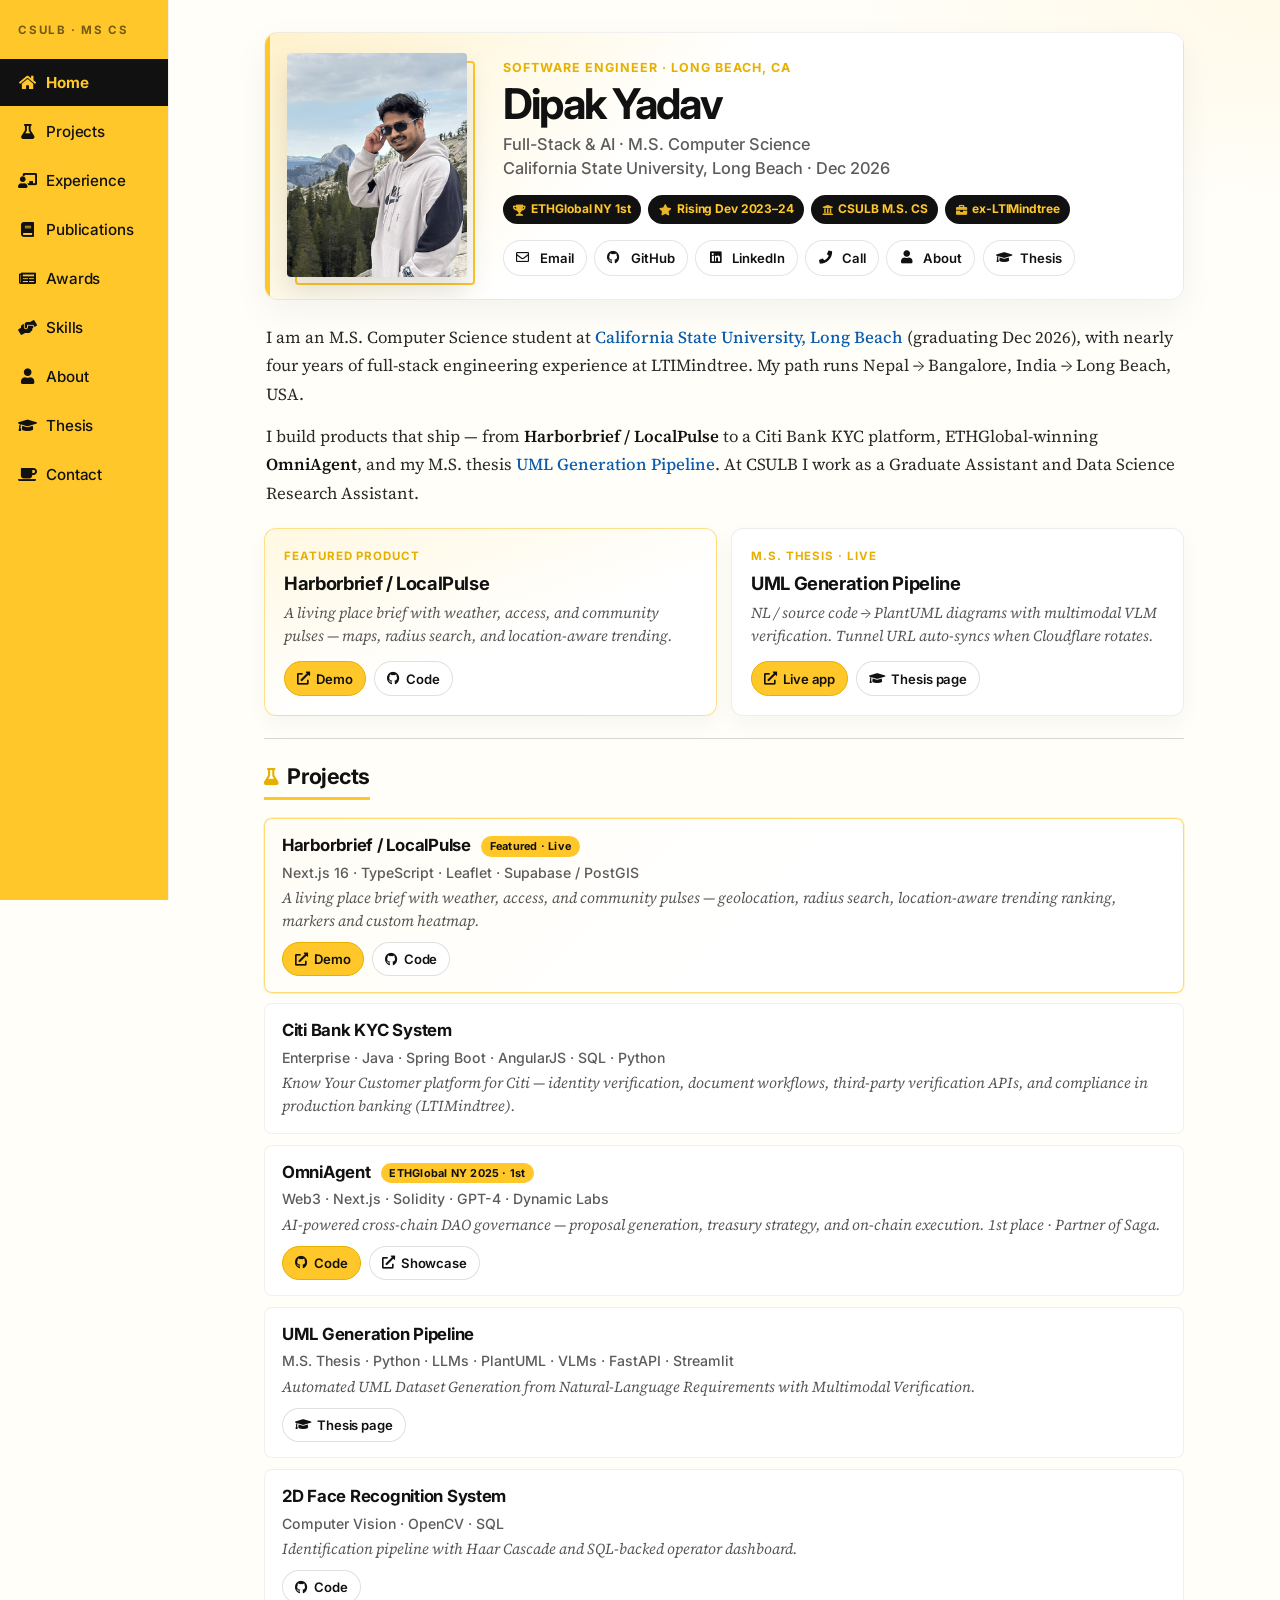
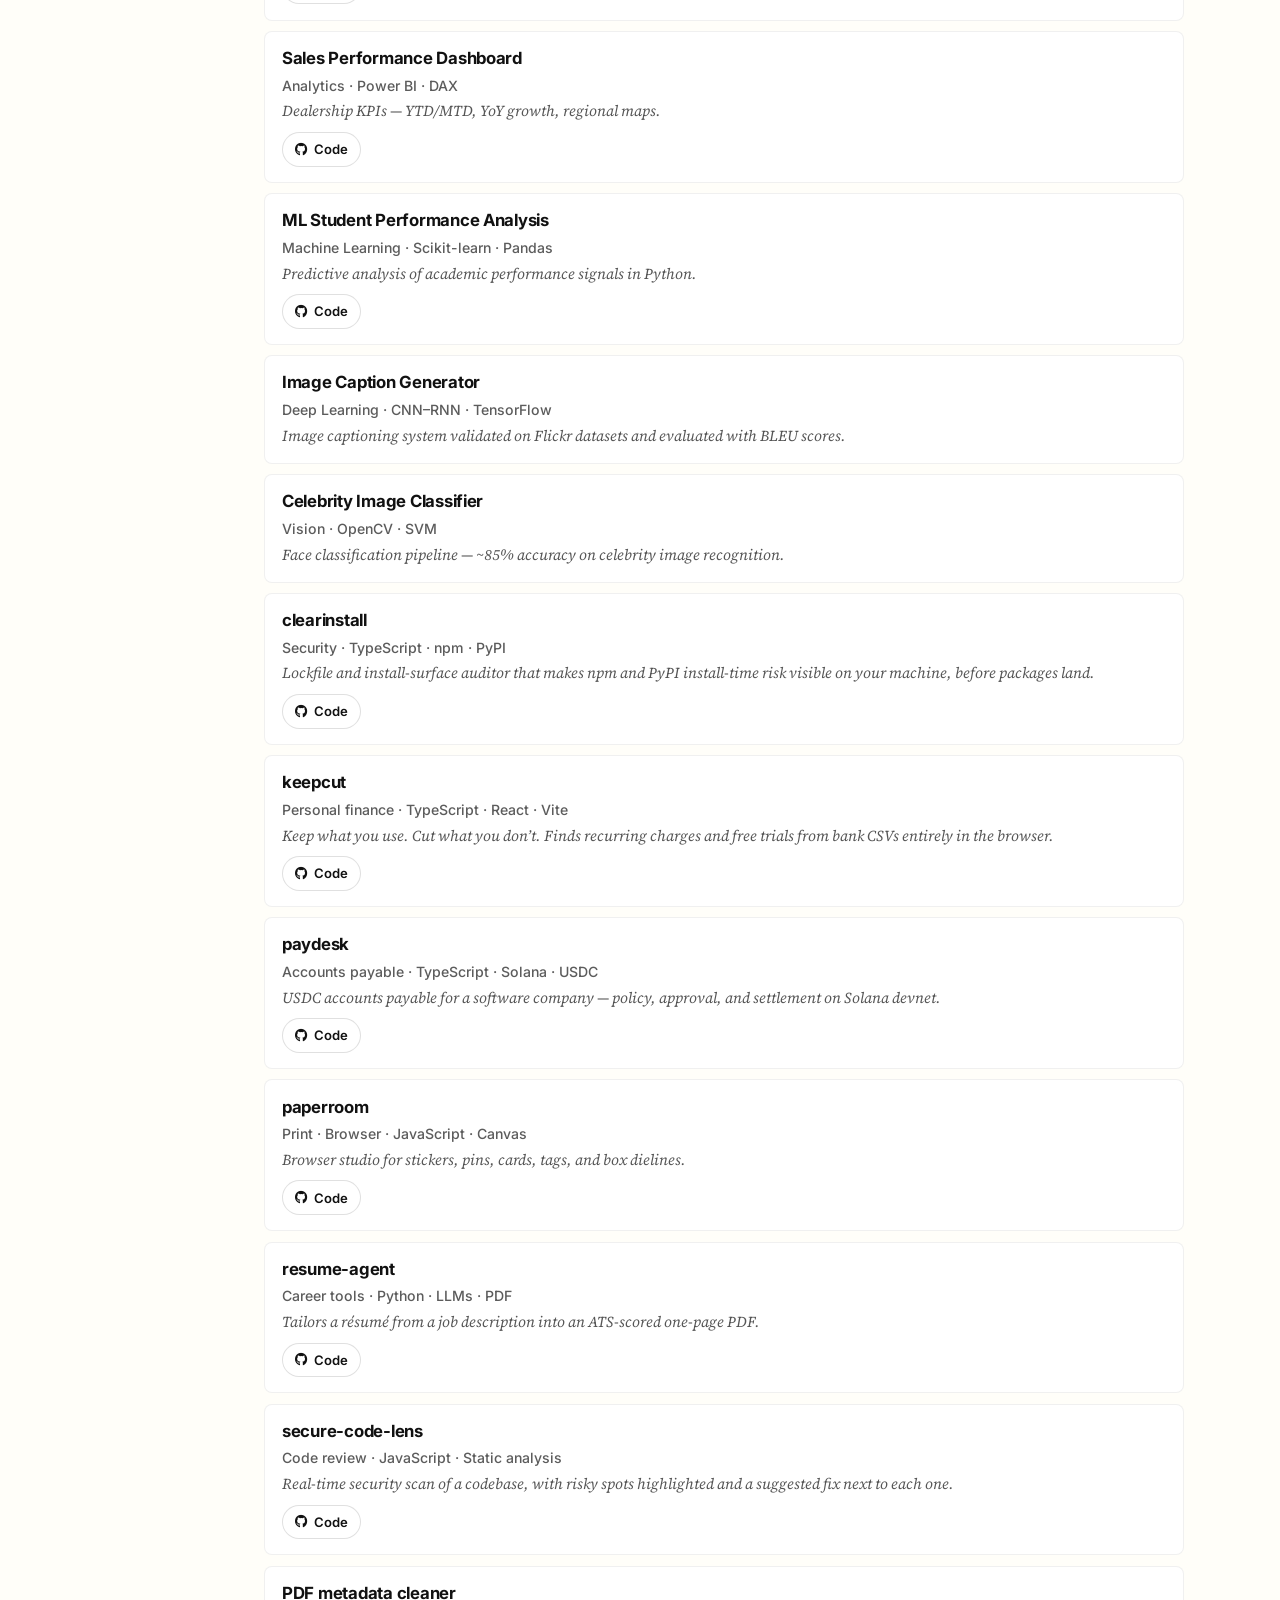
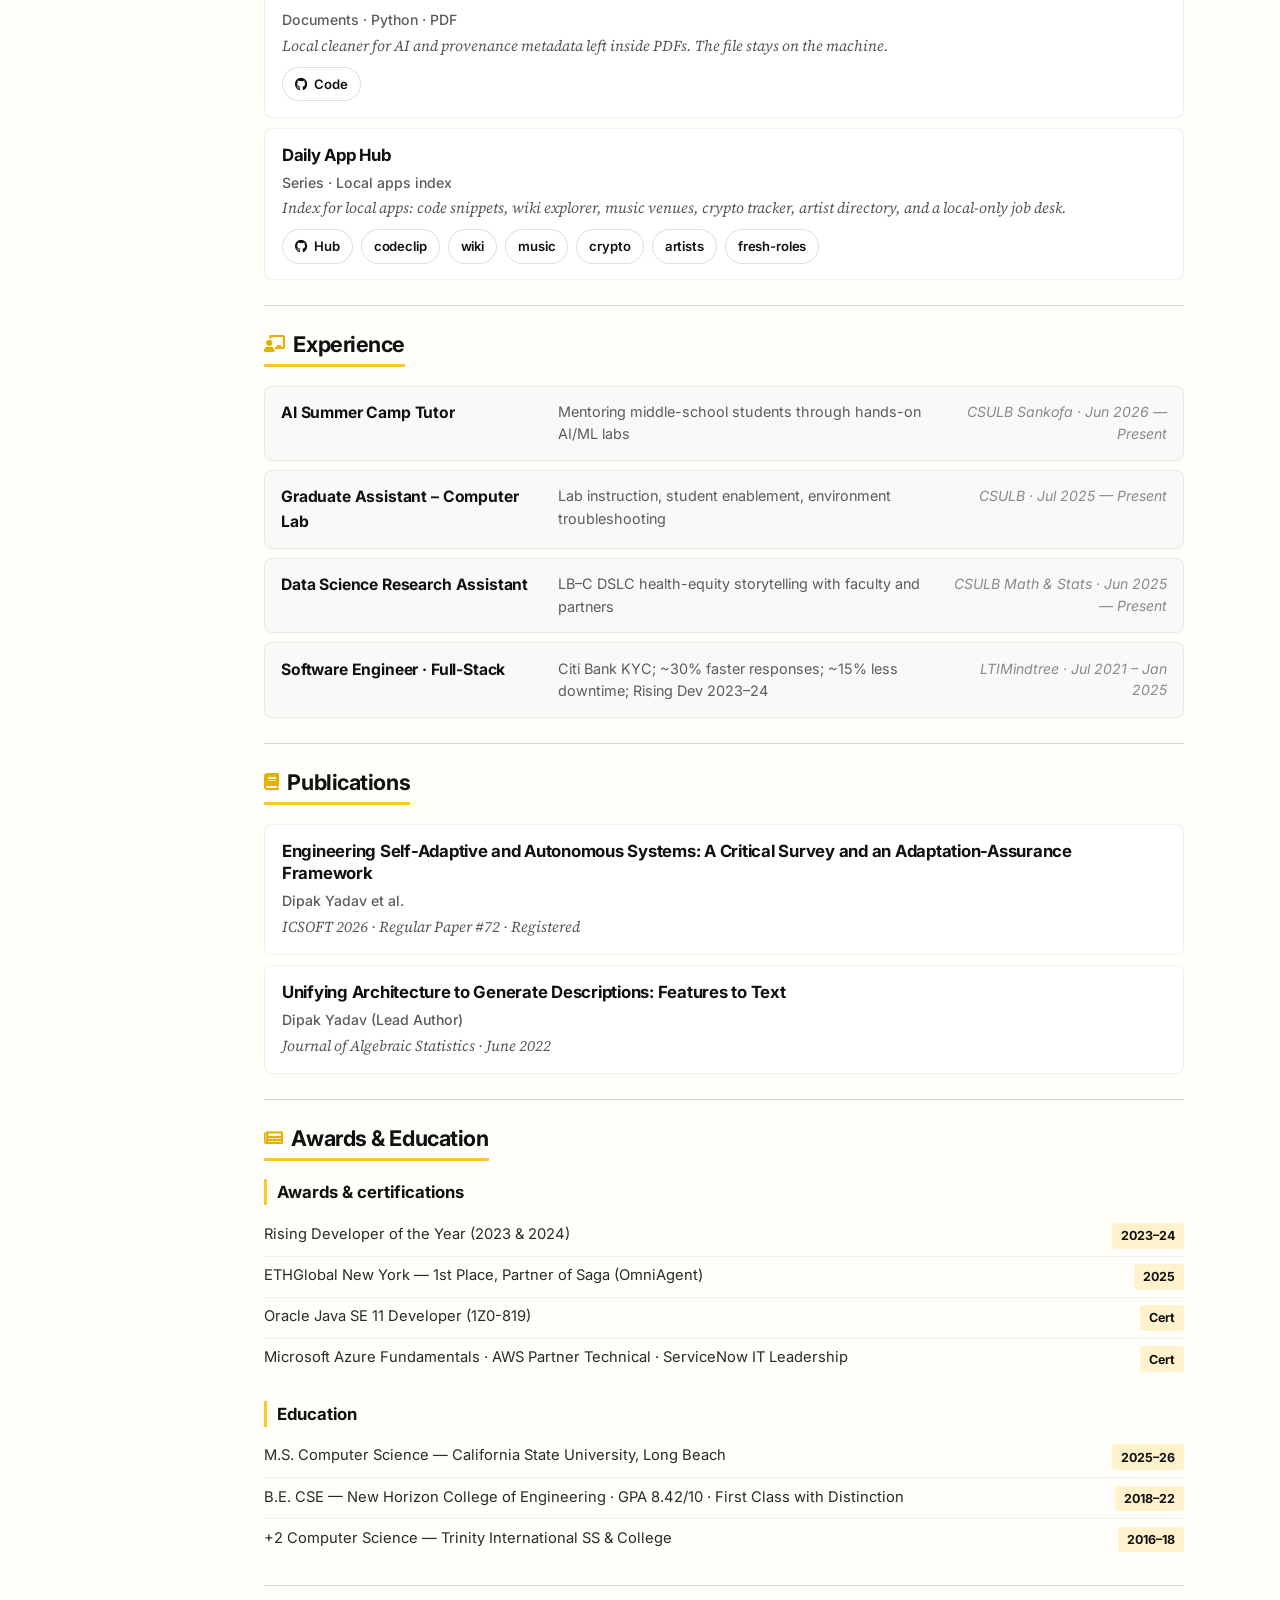
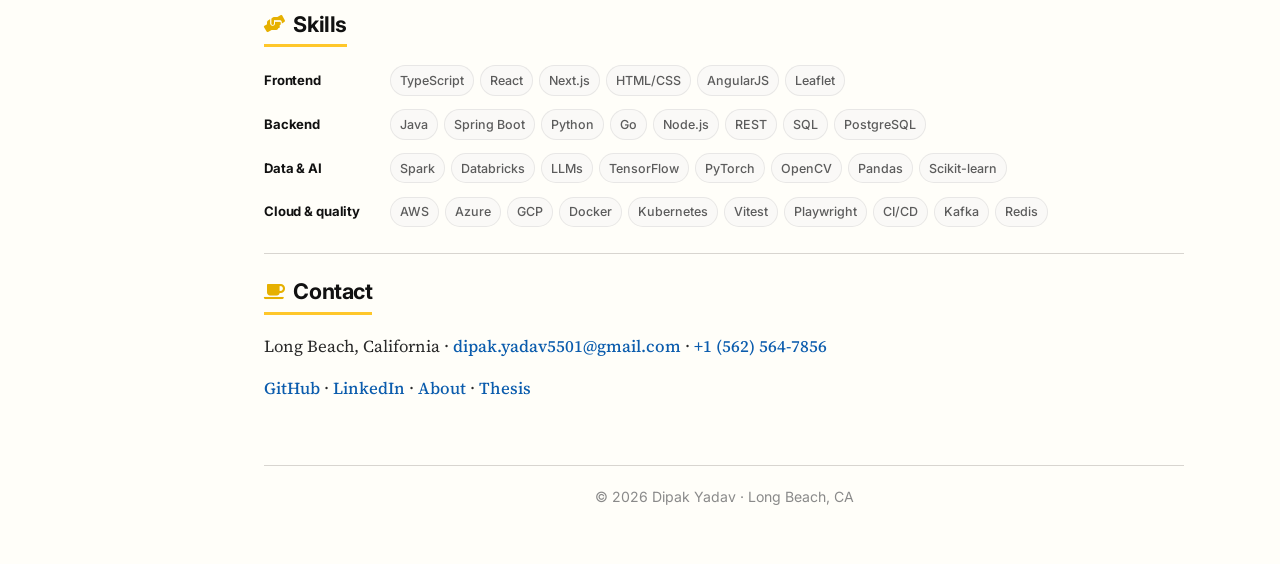
==== commit effb19bd: "Polish homepage hero with chips and spotlight cards" ====
--- a/index.html
+++ b/index.html
@@ -56,60 +56,63 @@
 
       <div class="main-content" id="main">
         <div class="container-inner" id="index">
-          <div class="profile-section reveal">
-            <img
-              class="profile-image"
-              src="avatar.png"
-              alt="Dipak Yadav"
-              width="168"
-              height="210"
-            />
-            <div class="profile-info">
-              <h1 class="profile-name">Dipak Yadav</h1>
-              <div class="profile-title">
-                Software Engineer · Full-Stack &amp; AI<br />
-                M.S. Computer Science<br />
-                California State University, Long Beach
-              </div>
-              <div class="profile-contact">
-                <p>
-                  <i class="far fa-envelope"></i>
-                  <a class="simple-link" href="mailto:dipak.yadav5501@gmail.com"
-                    >dipak.yadav5501@gmail.com</a
-                  >
-                </p>
-                <p>
-                  <a
+          <header class="home-hero reveal in">
+            <div class="hero-panel">
+              <div class="hero-photo-wrap">
+                <img
+                  class="profile-image"
+                  src="avatar.png"
+                  alt="Dipak Yadav"
+                  width="200"
+                  height="250"
+                />
+              </div>
+              <div class="profile-info">
+                <p class="hero-kicker">Software Engineer · Long Beach, CA</p>
+                <h1 class="profile-name">Dipak Yadav</h1>
+                <div class="profile-title">
+                  Full-Stack &amp; AI · M.S. Computer Science<br />
+                  California State University, Long Beach · Dec 2026
+                </div>
+                <div class="highlight-chips" aria-label="Highlights">
+                  <span class="hl-chip"><i class="fas fa-trophy"></i> ETHGlobal NY 1st</span>
+                  <span class="hl-chip"><i class="fas fa-star"></i> Rising Dev 2023–24</span>
+                  <span class="hl-chip"><i class="fas fa-university"></i> CSULB M.S. CS</span>
+                  <span class="hl-chip"><i class="fas fa-briefcase"></i> ex-LTIMindtree</span>
+                </div>
+                <div class="profile-contact hero-contact">
+                  <a class="contact-pill" href="mailto:dipak.yadav5501@gmail.com"
+                    ><i class="far fa-envelope"></i> Email</a
+                  >
+                  <a
+                    class="contact-pill"
                     href="https://github.com/dipak5501"
-                    class="simple-link"
                     target="_blank"
                     rel="noopener noreferrer"
                     ><i class="fab fa-github"></i> GitHub</a
                   >
-                  ·
-                  <a
+                  <a
+                    class="contact-pill"
                     href="https://www.linkedin.com/in/dipak-yadav01/"
-                    class="simple-link"
                     target="_blank"
                     rel="noopener noreferrer"
                     ><i class="fab fa-linkedin"></i> LinkedIn</a
                   >
-                  ·
-                  <a href="tel:+15625647856" class="simple-link"
-                    ><i class="fas fa-phone"></i> +1 (562) 564-7856</a
-                  >
-                  ·
-                  <a href="about.html" class="simple-link">About</a>
-                  ·
-                  <a href="thesis.html" class="simple-link">Thesis</a>
-                </p>
+                  <a class="contact-pill" href="tel:+15625647856"
+                    ><i class="fas fa-phone"></i> Call</a
+                  >
+                  <a class="contact-pill" href="about.html"
+                    ><i class="fas fa-user"></i> About</a
+                  >
+                  <a class="contact-pill" href="thesis.html"
+                    ><i class="fas fa-graduation-cap"></i> Thesis</a
+                  >
+                </div>
               </div>
             </div>
-          </div>
-
-          <hr class="section-divider" />
-
-          <div class="bio-text reveal">
+          </header>
+
+          <div class="bio-text intro-copy reveal">
             <p>
               I am an M.S. Computer Science student at
               <a
@@ -125,13 +128,61 @@
             </p>
             <p>
               I build products that ship — from
-              <strong>Harborbrief / LocalPulse</strong> (a living place brief with
-              weather, access, and community pulses) to a Citi Bank KYC platform,
-              ETHGlobal-winning <strong>OmniAgent</strong>, and my M.S. thesis
+              <strong>Harborbrief / LocalPulse</strong> to a Citi Bank KYC
+              platform, ETHGlobal-winning <strong>OmniAgent</strong>, and my M.S.
+              thesis
               <a class="simple-link" href="thesis.html">UML Generation Pipeline</a>.
               At CSULB I work as a Graduate Assistant and Data Science Research
-              Assistant. Two-time Rising Developer of the Year (2023, 2024).
+              Assistant.
             </p>
+          </div>
+
+          <div class="spotlight-grid reveal">
+            <article class="spotlight-card is-featured">
+              <p class="spotlight-label">Featured product</p>
+              <h2 class="spotlight-title">Harborbrief / LocalPulse</h2>
+              <p class="spotlight-body">
+                A living place brief with weather, access, and community pulses —
+                maps, radius search, and location-aware trending.
+              </p>
+              <div class="publication-links">
+                <a
+                  class="btn-link is-primary"
+                  href="https://dipak5501.github.io/localpulse/"
+                  target="_blank"
+                  rel="noopener noreferrer"
+                  ><i class="fas fa-external-link-alt"></i> Demo</a
+                >
+                <a
+                  class="btn-link"
+                  href="https://github.com/dipak5501/localpulse"
+                  target="_blank"
+                  rel="noopener noreferrer"
+                  ><i class="fab fa-github"></i> Code</a
+                >
+              </div>
+            </article>
+            <article class="spotlight-card">
+              <p class="spotlight-label">M.S. thesis · live</p>
+              <h2 class="spotlight-title">UML Generation Pipeline</h2>
+              <p class="spotlight-body">
+                NL / source code → PlantUML diagrams with multimodal VLM
+                verification. Tunnel URL auto-syncs when Cloudflare rotates.
+              </p>
+              <div class="publication-links">
+                <a
+                  class="btn-link is-primary"
+                  data-thesis-live
+                  href="https://every-llp-pontiac-designed.trycloudflare.com"
+                  target="_blank"
+                  rel="noopener noreferrer"
+                  ><i class="fas fa-external-link-alt"></i> Live app</a
+                >
+                <a class="btn-link" href="thesis.html"
+                  ><i class="fas fa-graduation-cap"></i> Thesis page</a
+                >
+              </div>
+            </article>
           </div>
 
           <hr class="section-divider" />
--- a/styles.css
+++ b/styles.css
@@ -12,7 +12,7 @@
   --link: #0b5cad;
   --link-hover: #074078;
   --sidebar-w: 168px;
-  --content-max: 860px;
+  --content-max: 920px;
   --ease: cubic-bezier(0.22, 1, 0.36, 1);
   --radius: 8px;
 }
@@ -33,7 +33,10 @@
   font-size: 16px;
   line-height: 1.55;
   color: var(--text);
-  background: var(--surface);
+  background:
+    radial-gradient(1200px 480px at 12% -10%, rgba(255, 199, 42, 0.18), transparent 55%),
+    radial-gradient(900px 420px at 100% 0%, rgba(255, 199, 42, 0.08), transparent 50%),
+    #fffef9;
   -webkit-font-smoothing: antialiased;
   overflow-x: hidden;
 }
@@ -181,7 +184,50 @@
   margin: 0 auto;
 }
 
-/* —— Profile header —— */
+/* —— Home hero —— */
+.home-hero {
+  margin: 0 0 1.35rem;
+}
+
+.hero-panel {
+  display: flex;
+  align-items: stretch;
+  gap: clamp(1.35rem, 3.5vw, 2.25rem);
+  padding: 1.25rem 1.35rem 1.35rem;
+  border: 1px solid rgba(0, 0, 0, 0.06);
+  border-radius: 14px;
+  background:
+    linear-gradient(135deg, rgba(255, 199, 42, 0.22) 0%, rgba(255, 255, 255, 0.92) 42%, #fff 100%);
+  box-shadow: 0 12px 36px rgba(17, 17, 17, 0.05);
+  position: relative;
+  overflow: hidden;
+}
+
+.hero-panel::before {
+  content: "";
+  position: absolute;
+  left: 0;
+  top: 0;
+  bottom: 0;
+  width: 5px;
+  background: var(--gold);
+}
+
+.hero-photo-wrap {
+  flex-shrink: 0;
+  position: relative;
+}
+
+.hero-photo-wrap::after {
+  content: "";
+  position: absolute;
+  inset: 8px -8px -8px 8px;
+  border: 2px solid var(--gold);
+  border-radius: 4px;
+  z-index: 0;
+  pointer-events: none;
+}
+
 .profile-section {
   display: flex;
   align-items: flex-start;
@@ -191,39 +237,80 @@
 }
 
 .profile-image {
-  width: 168px;
-  height: 210px;
+  position: relative;
+  z-index: 1;
+  width: 180px;
+  height: 224px;
   object-fit: cover;
   object-position: center 18%;
   flex-shrink: 0;
   display: block;
   background: #eee;
-  box-shadow: 0 8px 24px rgba(0, 0, 0, 0.08);
+  border-radius: 4px;
+  box-shadow: 0 14px 28px rgba(0, 0, 0, 0.12);
 }
 
 .profile-info {
   flex: 1;
   min-width: 0;
-  padding-top: 0.15rem;
+  padding-top: 0.2rem;
+  display: flex;
+  flex-direction: column;
+  justify-content: center;
+}
+
+.hero-kicker {
+  margin: 0 0 0.35rem;
+  font-size: 0.78rem;
+  font-weight: 700;
+  letter-spacing: 0.08em;
+  text-transform: uppercase;
+  color: var(--gold-deep);
 }
 
 .profile-name {
-  margin: 0 0 0.45rem;
-  font-size: clamp(1.85rem, 3vw, 2.35rem);
-  font-weight: 700;
-  letter-spacing: -0.035em;
-  color: var(--ink);
-  line-height: 1.1;
+  margin: 0 0 0.4rem;
+  font-size: clamp(2rem, 3.4vw, 2.65rem);
+  font-weight: 700;
+  letter-spacing: -0.04em;
+  color: var(--ink);
+  line-height: 1.05;
 }
 
 .profile-title {
-  margin: 0 0 1rem;
+  margin: 0 0 0.9rem;
   font-size: 1.02rem;
   font-weight: 500;
   color: var(--muted);
   line-height: 1.45;
 }
 
+.highlight-chips {
+  display: flex;
+  flex-wrap: wrap;
+  gap: 0.45rem;
+  margin: 0 0 1rem;
+}
+
+.hl-chip {
+  display: inline-flex;
+  align-items: center;
+  gap: 0.35rem;
+  padding: 0.32rem 0.65rem;
+  border-radius: 999px;
+  background: var(--ink);
+  color: var(--gold);
+  font-size: 0.75rem;
+  font-weight: 700;
+  letter-spacing: -0.01em;
+  white-space: nowrap;
+}
+
+.hl-chip i {
+  font-size: 0.7rem;
+  opacity: 0.9;
+}
+
 .profile-contact {
   font-size: 0.95rem;
   color: var(--muted);
@@ -238,6 +325,95 @@
   width: 1.1em;
   text-align: center;
   margin-right: 0.2rem;
+}
+
+.hero-contact {
+  display: flex;
+  flex-wrap: wrap;
+  gap: 0.45rem;
+}
+
+.contact-pill {
+  display: inline-flex;
+  align-items: center;
+  gap: 0.4rem;
+  padding: 0.42rem 0.75rem;
+  border-radius: 999px;
+  border: 1px solid rgba(0, 0, 0, 0.1);
+  background: rgba(255, 255, 255, 0.85);
+  color: var(--ink);
+  text-decoration: none;
+  font-size: 0.82rem;
+  font-weight: 600;
+  transition: background 0.15s ease, border-color 0.15s ease, color 0.15s ease,
+    transform 0.15s var(--ease);
+}
+
+.contact-pill:hover {
+  background: var(--ink);
+  border-color: var(--ink);
+  color: var(--gold);
+  transform: translateY(-1px);
+}
+
+.intro-copy {
+  margin: 0 0 1.25rem;
+  padding: 0.15rem 0.15rem 0;
+}
+
+.spotlight-grid {
+  display: grid;
+  grid-template-columns: repeat(2, minmax(0, 1fr));
+  gap: 0.85rem;
+  margin: 0 0 0.5rem;
+}
+
+.spotlight-card {
+  padding: 1.15rem 1.2rem 1.2rem;
+  border-radius: 12px;
+  border: 1px solid rgba(0, 0, 0, 0.07);
+  background: #fff;
+  box-shadow: 0 8px 22px rgba(0, 0, 0, 0.04);
+  transition: transform 0.2s var(--ease), box-shadow 0.2s var(--ease),
+    border-color 0.2s var(--ease);
+}
+
+.spotlight-card:hover {
+  transform: translateY(-2px);
+  box-shadow: 0 14px 30px rgba(0, 0, 0, 0.07);
+  border-color: rgba(255, 199, 42, 0.55);
+}
+
+.spotlight-card.is-featured {
+  background: linear-gradient(160deg, #fff8e1 0%, #ffffff 58%);
+  border-color: rgba(255, 199, 42, 0.55);
+}
+
+.spotlight-label {
+  margin: 0 0 0.4rem;
+  font-size: 0.72rem;
+  font-weight: 700;
+  letter-spacing: 0.08em;
+  text-transform: uppercase;
+  color: var(--gold-deep);
+}
+
+.spotlight-title {
+  margin: 0 0 0.45rem;
+  font-size: 1.15rem;
+  font-weight: 700;
+  letter-spacing: -0.02em;
+  color: var(--ink);
+  line-height: 1.25;
+}
+
+.spotlight-body {
+  margin: 0 0 0.85rem;
+  font-family: "Source Serif 4", Georgia, serif;
+  font-size: 0.95rem;
+  font-style: italic;
+  color: #555;
+  line-height: 1.5;
 }
 
 .simple-link {
@@ -610,6 +786,28 @@
 }
 
 /* —— Responsive —— */
+/* Desktop: gold rail always visible (never collapse to top strip) */
+@media (min-width: 821px) {
+  .sidebar {
+    transform: none !important;
+    position: fixed !important;
+    left: 0 !important;
+    width: var(--sidebar-w) !important;
+    height: 100vh !important;
+    display: flex !important;
+    flex-direction: column !important;
+    background: var(--gold) !important;
+  }
+
+  .main-content {
+    margin-left: var(--sidebar-w) !important;
+  }
+
+  .mobile-bar {
+    display: none !important;
+  }
+}
+
 @media (max-width: 960px) {
   .teaching-item {
     grid-template-columns: 1fr;
@@ -617,6 +815,10 @@
 
   .teaching-institution {
     text-align: left;
+  }
+
+  .spotlight-grid {
+    grid-template-columns: 1fr;
   }
 }
 
@@ -640,14 +842,28 @@
     padding: 1.25rem 1.1rem 3rem;
   }
 
+  .hero-panel {
+    flex-direction: column;
+    gap: 1.1rem;
+    padding: 1.1rem;
+  }
+
+  .hero-photo-wrap::after {
+    inset: 6px -6px -6px 6px;
+  }
+
   .profile-section {
     flex-direction: column;
     gap: 1.1rem;
   }
 
   .profile-image {
-    width: 140px;
-    height: 175px;
+    width: 148px;
+    height: 186px;
+  }
+
+  .spotlight-grid {
+    grid-template-columns: 1fr;
   }
 
   .services-list li {
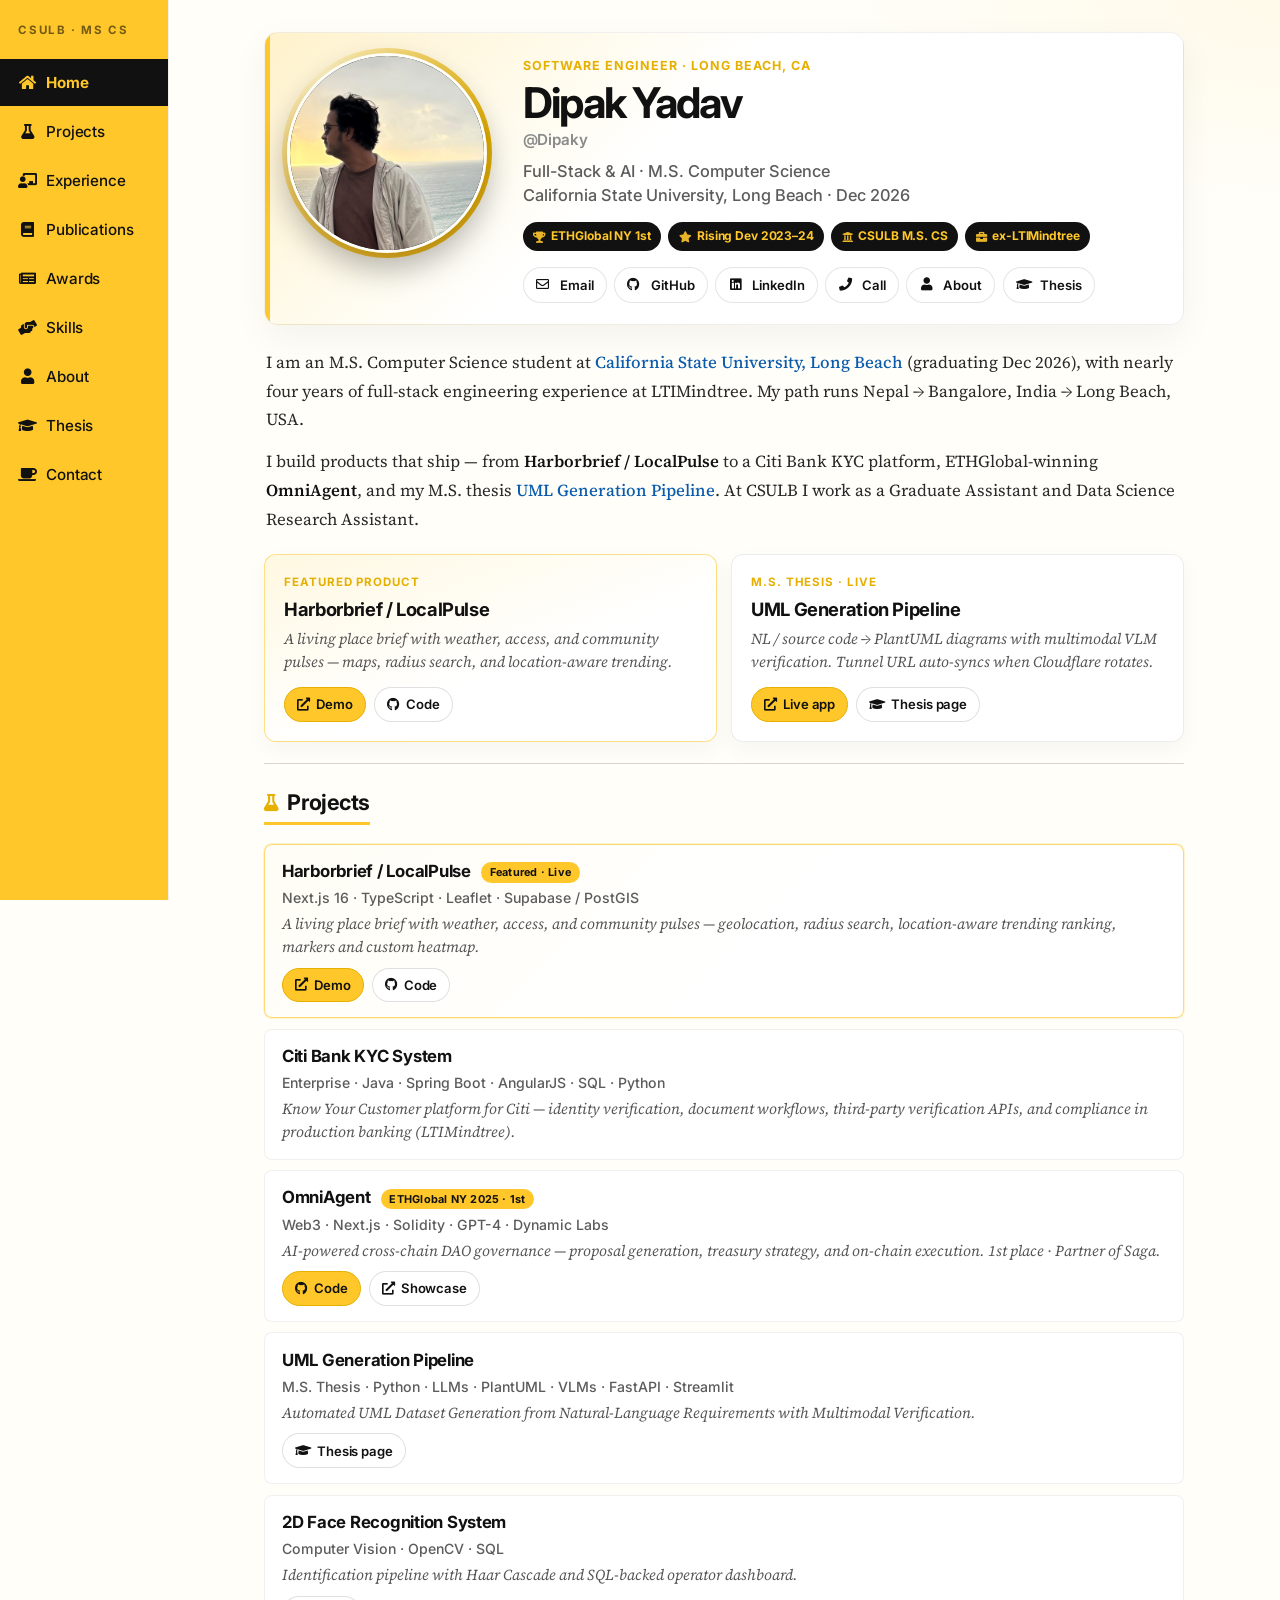
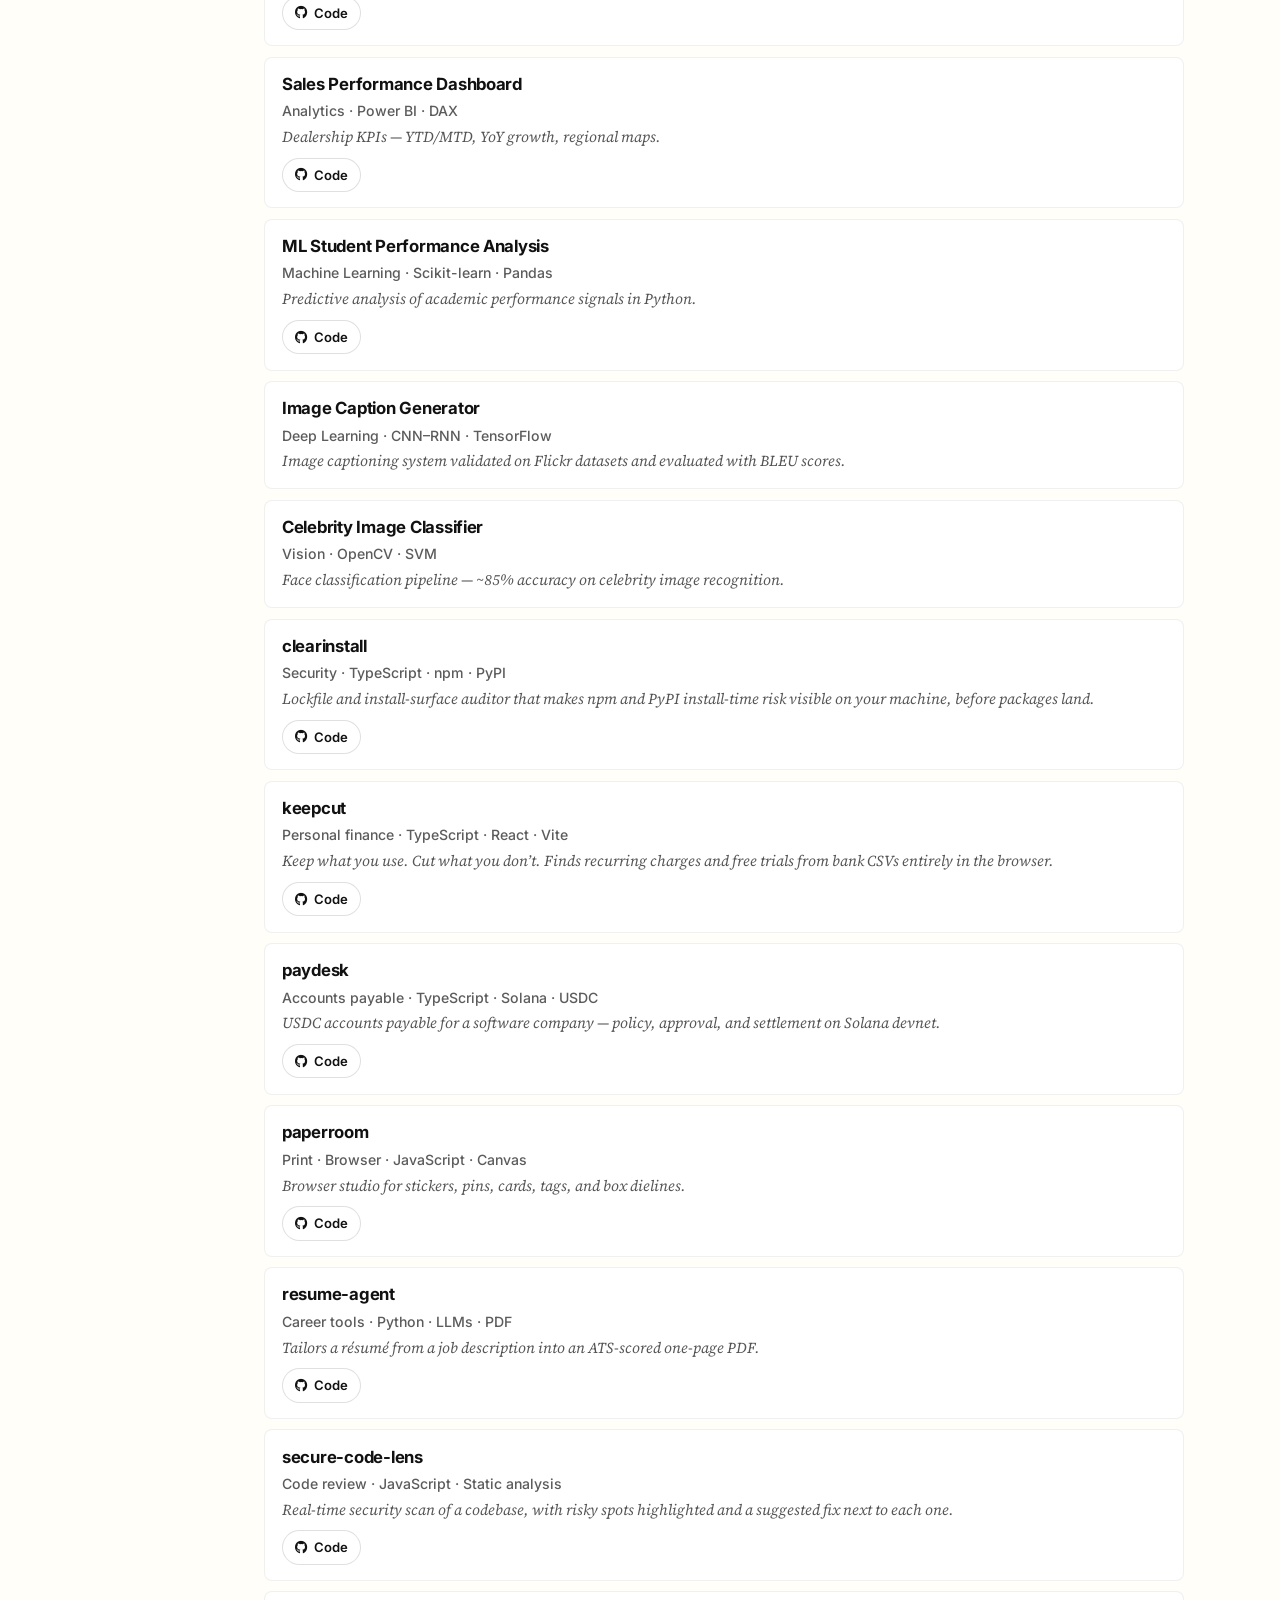
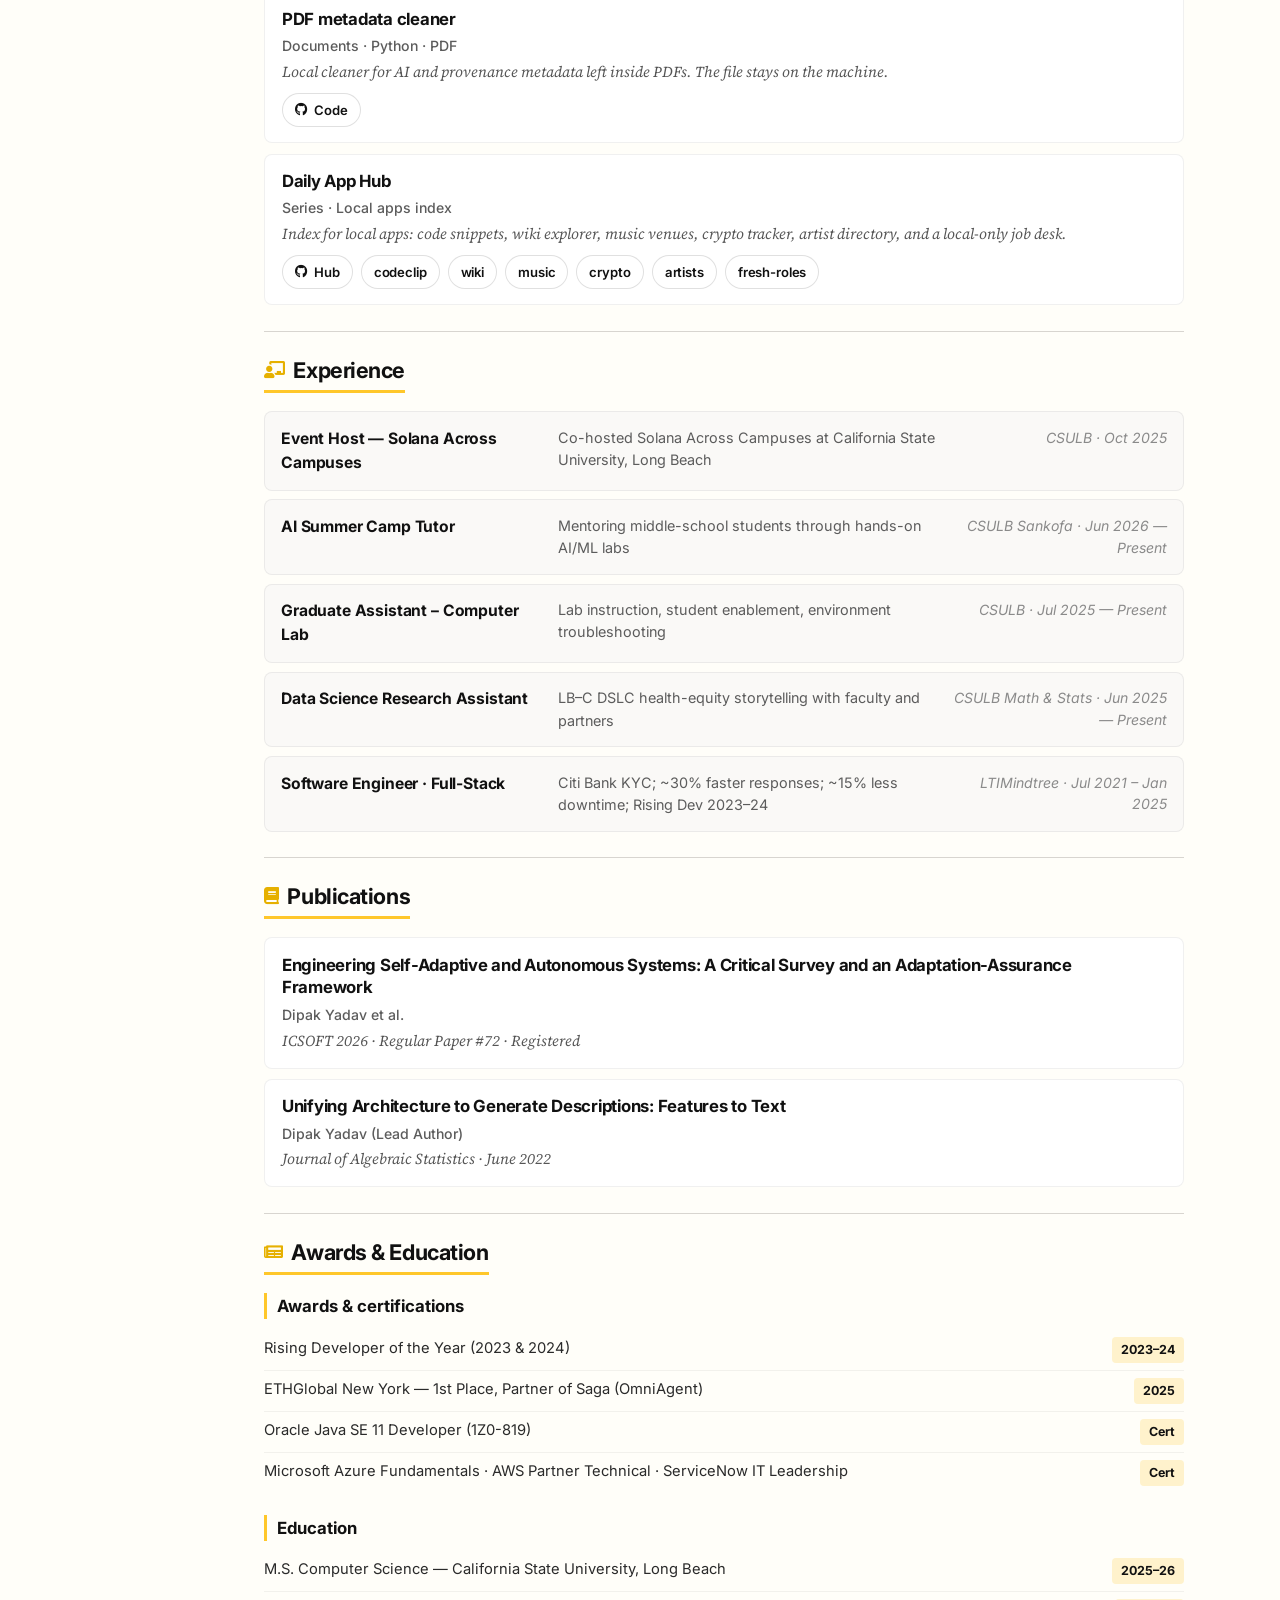
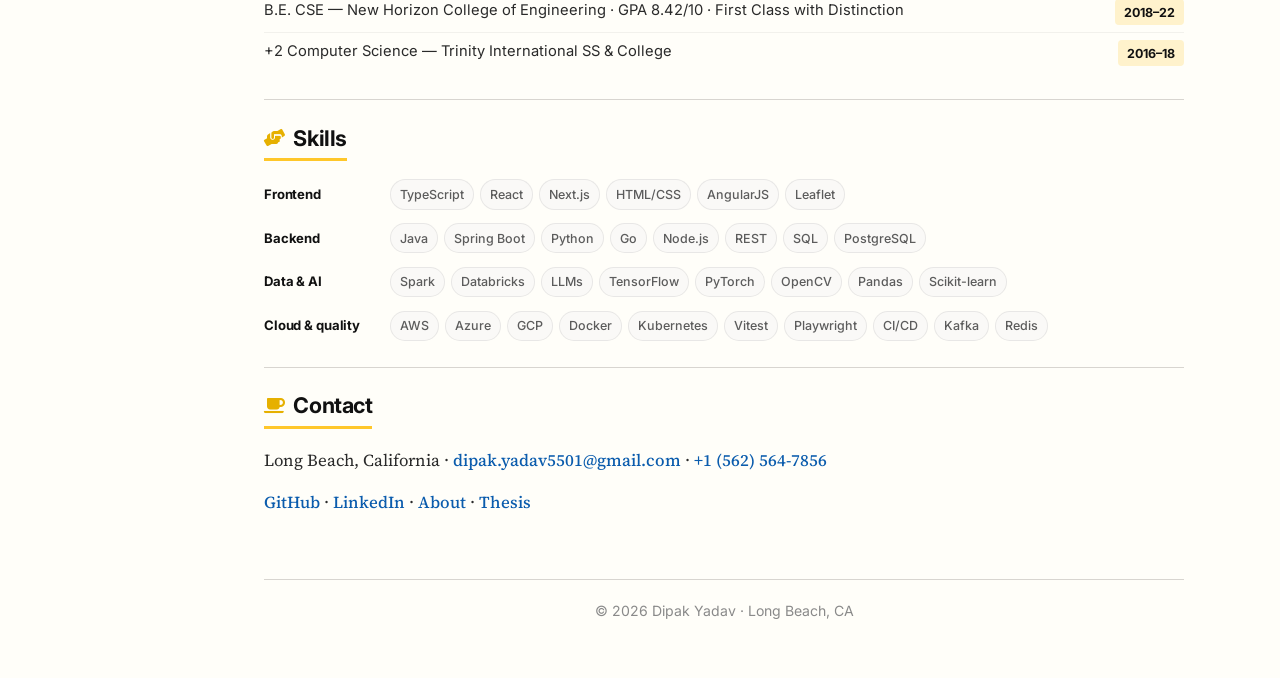
==== commit 49f765bf: "Upgrade avatar to Luma coastal portrait with circular hero" ====
--- a/index.html
+++ b/index.html
@@ -62,14 +62,15 @@
                 <img
                   class="profile-image"
                   src="avatar.png"
-                  alt="Dipak Yadav"
+                  alt="Dipak Yadav at the coast at sunset"
                   width="200"
-                  height="250"
+                  height="200"
                 />
               </div>
               <div class="profile-info">
                 <p class="hero-kicker">Software Engineer · Long Beach, CA</p>
                 <h1 class="profile-name">Dipak Yadav</h1>
+                <p class="hero-handle">@Dipaky</p>
                 <div class="profile-title">
                   Full-Stack &amp; AI · M.S. Computer Science<br />
                   California State University, Long Beach · Dec 2026
@@ -543,6 +544,14 @@
               <i class="fas fa-chalkboard-teacher"></i> Experience
             </h2>
             <div class="teaching-container">
+              <div class="teaching-item exp-item">
+                <div class="teaching-course-title">Event Host — Solana Across Campuses</div>
+                <div class="teaching-details">
+                  Co-hosted Solana Across Campuses at California State University,
+                  Long Beach
+                </div>
+                <div class="teaching-institution">CSULB · Oct 2025</div>
+              </div>
               <div class="teaching-item exp-item">
                 <div class="teaching-course-title">AI Summer Camp Tutor</div>
                 <div class="teaching-details">
--- a/styles.css
+++ b/styles.css
@@ -216,14 +216,31 @@
 .hero-photo-wrap {
   flex-shrink: 0;
   position: relative;
+  width: 200px;
+  height: 200px;
+}
+
+.hero-photo-wrap::before {
+  content: "";
+  position: absolute;
+  inset: -5px;
+  border-radius: 50%;
+  background: conic-gradient(
+    from 200deg,
+    var(--gold),
+    #fff3c4,
+    var(--gold-deep),
+    var(--gold)
+  );
+  z-index: 0;
 }
 
 .hero-photo-wrap::after {
   content: "";
   position: absolute;
-  inset: 8px -8px -8px 8px;
-  border: 2px solid var(--gold);
-  border-radius: 4px;
+  inset: 0;
+  border-radius: 50%;
+  box-shadow: 0 16px 36px rgba(0, 0, 0, 0.18);
   z-index: 0;
   pointer-events: none;
 }
@@ -239,15 +256,16 @@
 .profile-image {
   position: relative;
   z-index: 1;
-  width: 180px;
-  height: 224px;
+  width: 200px;
+  height: 200px;
   object-fit: cover;
-  object-position: center 18%;
+  object-position: center 28%;
   flex-shrink: 0;
   display: block;
-  background: #eee;
-  border-radius: 4px;
-  box-shadow: 0 14px 28px rgba(0, 0, 0, 0.12);
+  background: #1a1a1a;
+  border-radius: 50%;
+  border: 3px solid #fffef9;
+  box-shadow: 0 14px 28px rgba(0, 0, 0, 0.14);
 }
 
 .profile-info {
@@ -269,12 +287,20 @@
 }
 
 .profile-name {
-  margin: 0 0 0.4rem;
+  margin: 0 0 0.15rem;
   font-size: clamp(2rem, 3.4vw, 2.65rem);
   font-weight: 700;
   letter-spacing: -0.04em;
   color: var(--ink);
   line-height: 1.05;
+}
+
+.hero-handle {
+  margin: 0 0 0.55rem;
+  font-size: 0.95rem;
+  font-weight: 600;
+  color: var(--faint);
+  letter-spacing: -0.01em;
 }
 
 .profile-title {
@@ -848,8 +874,9 @@
     padding: 1.1rem;
   }
 
-  .hero-photo-wrap::after {
-    inset: 6px -6px -6px 6px;
+  .hero-photo-wrap {
+    width: 148px;
+    height: 148px;
   }
 
   .profile-section {
@@ -859,7 +886,7 @@
 
   .profile-image {
     width: 148px;
-    height: 186px;
+    height: 148px;
   }
 
   .spotlight-grid {
